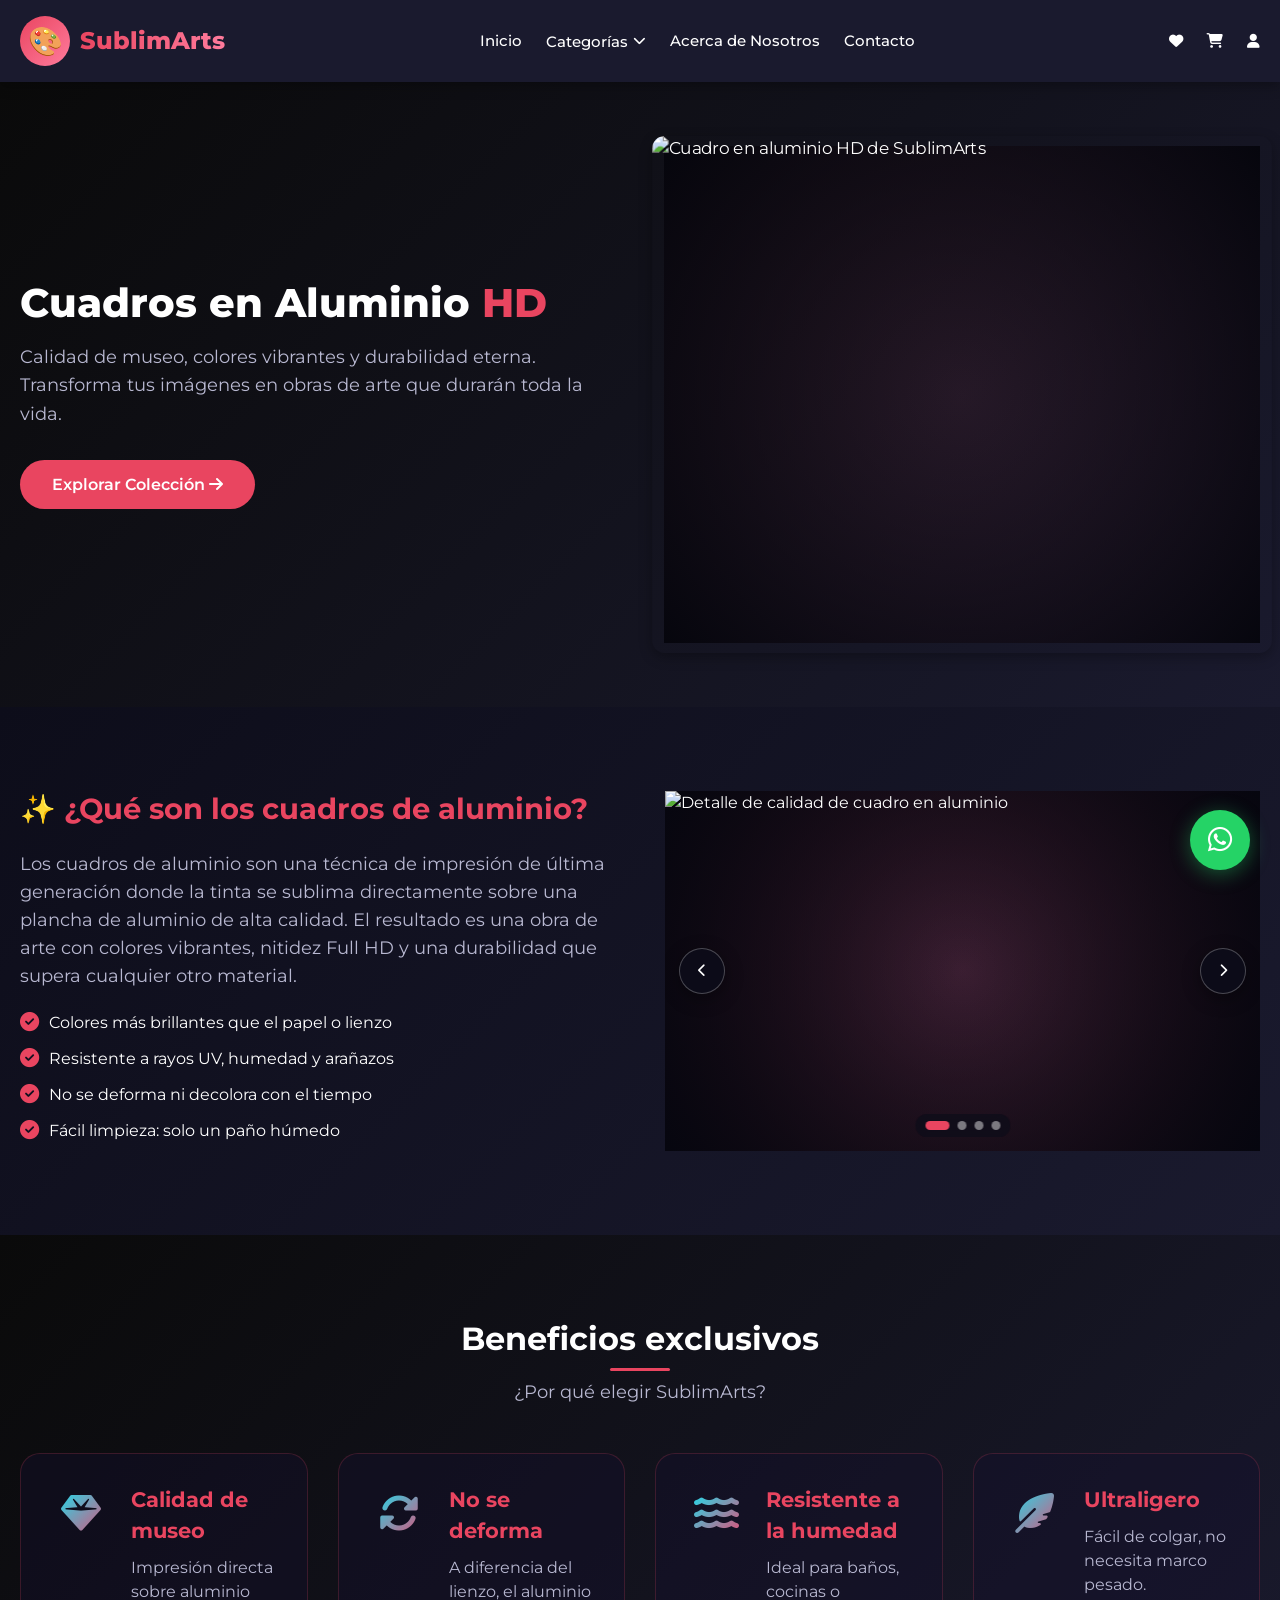
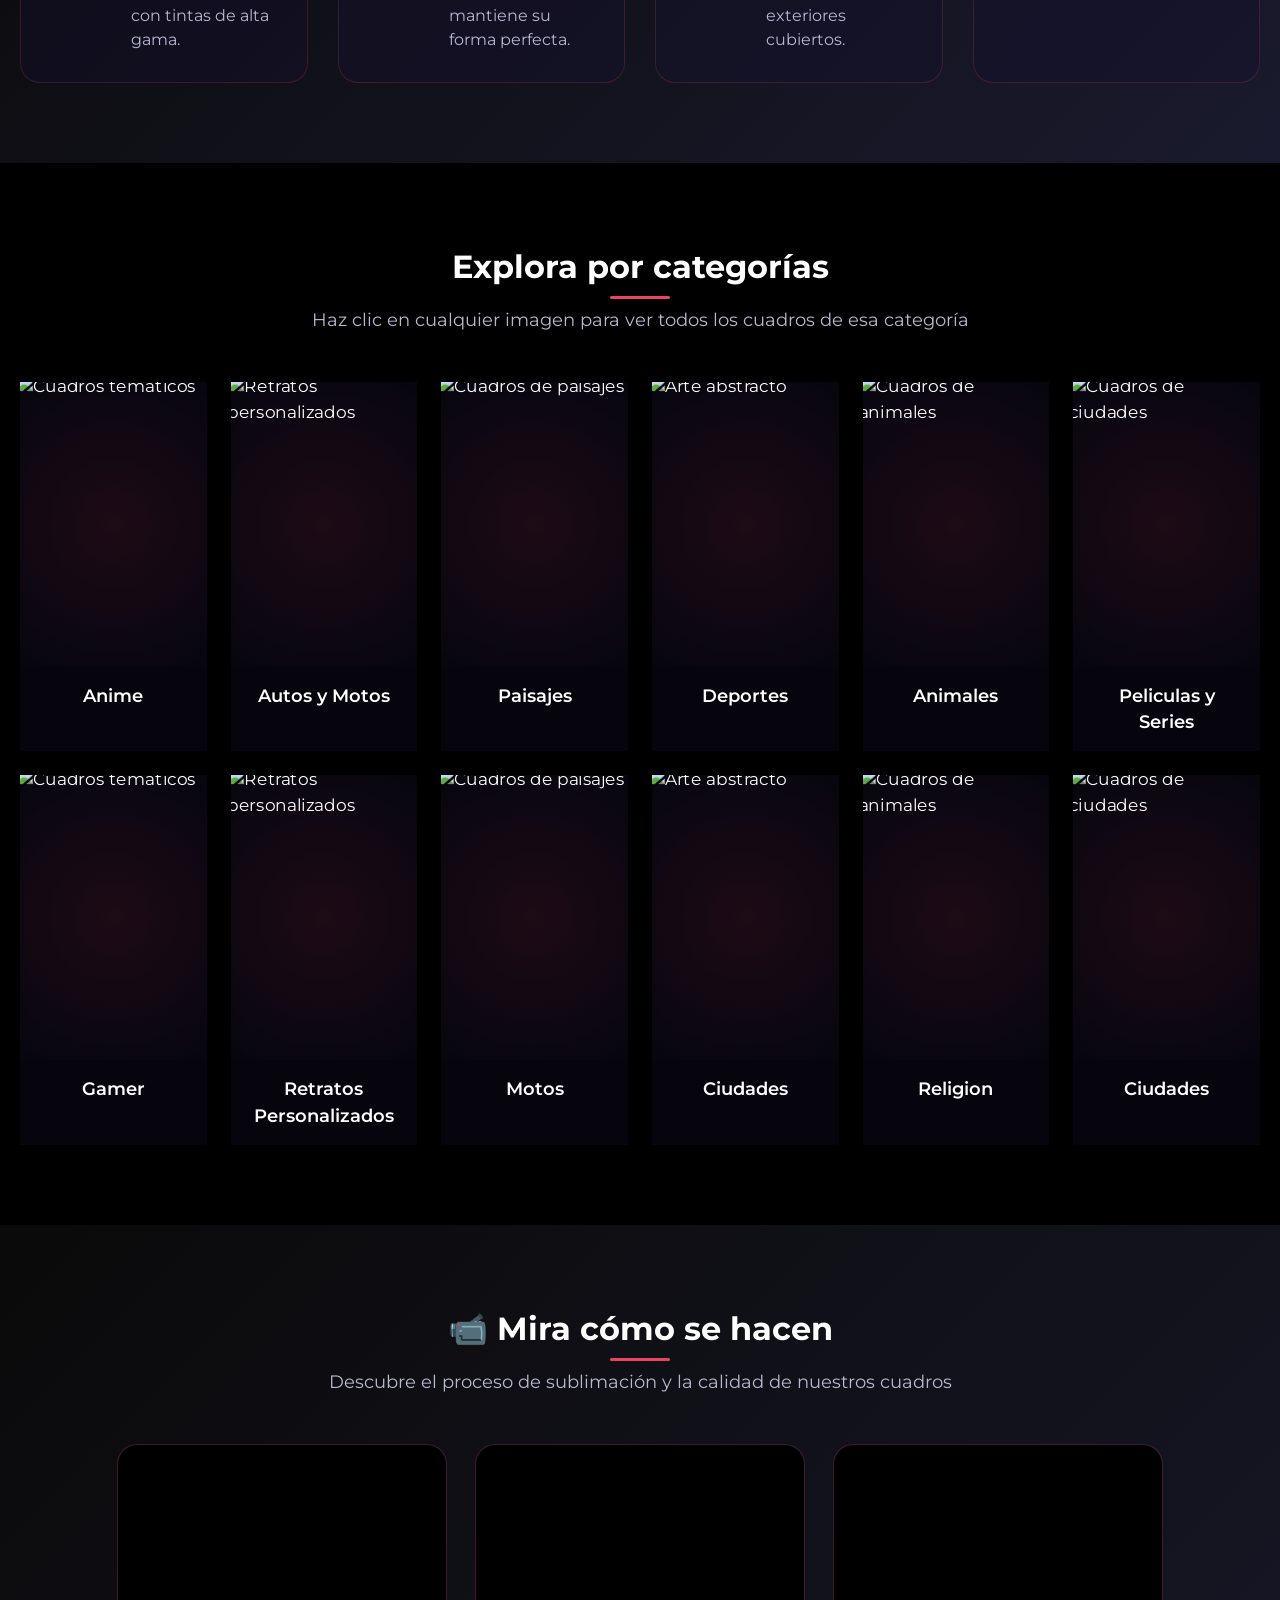
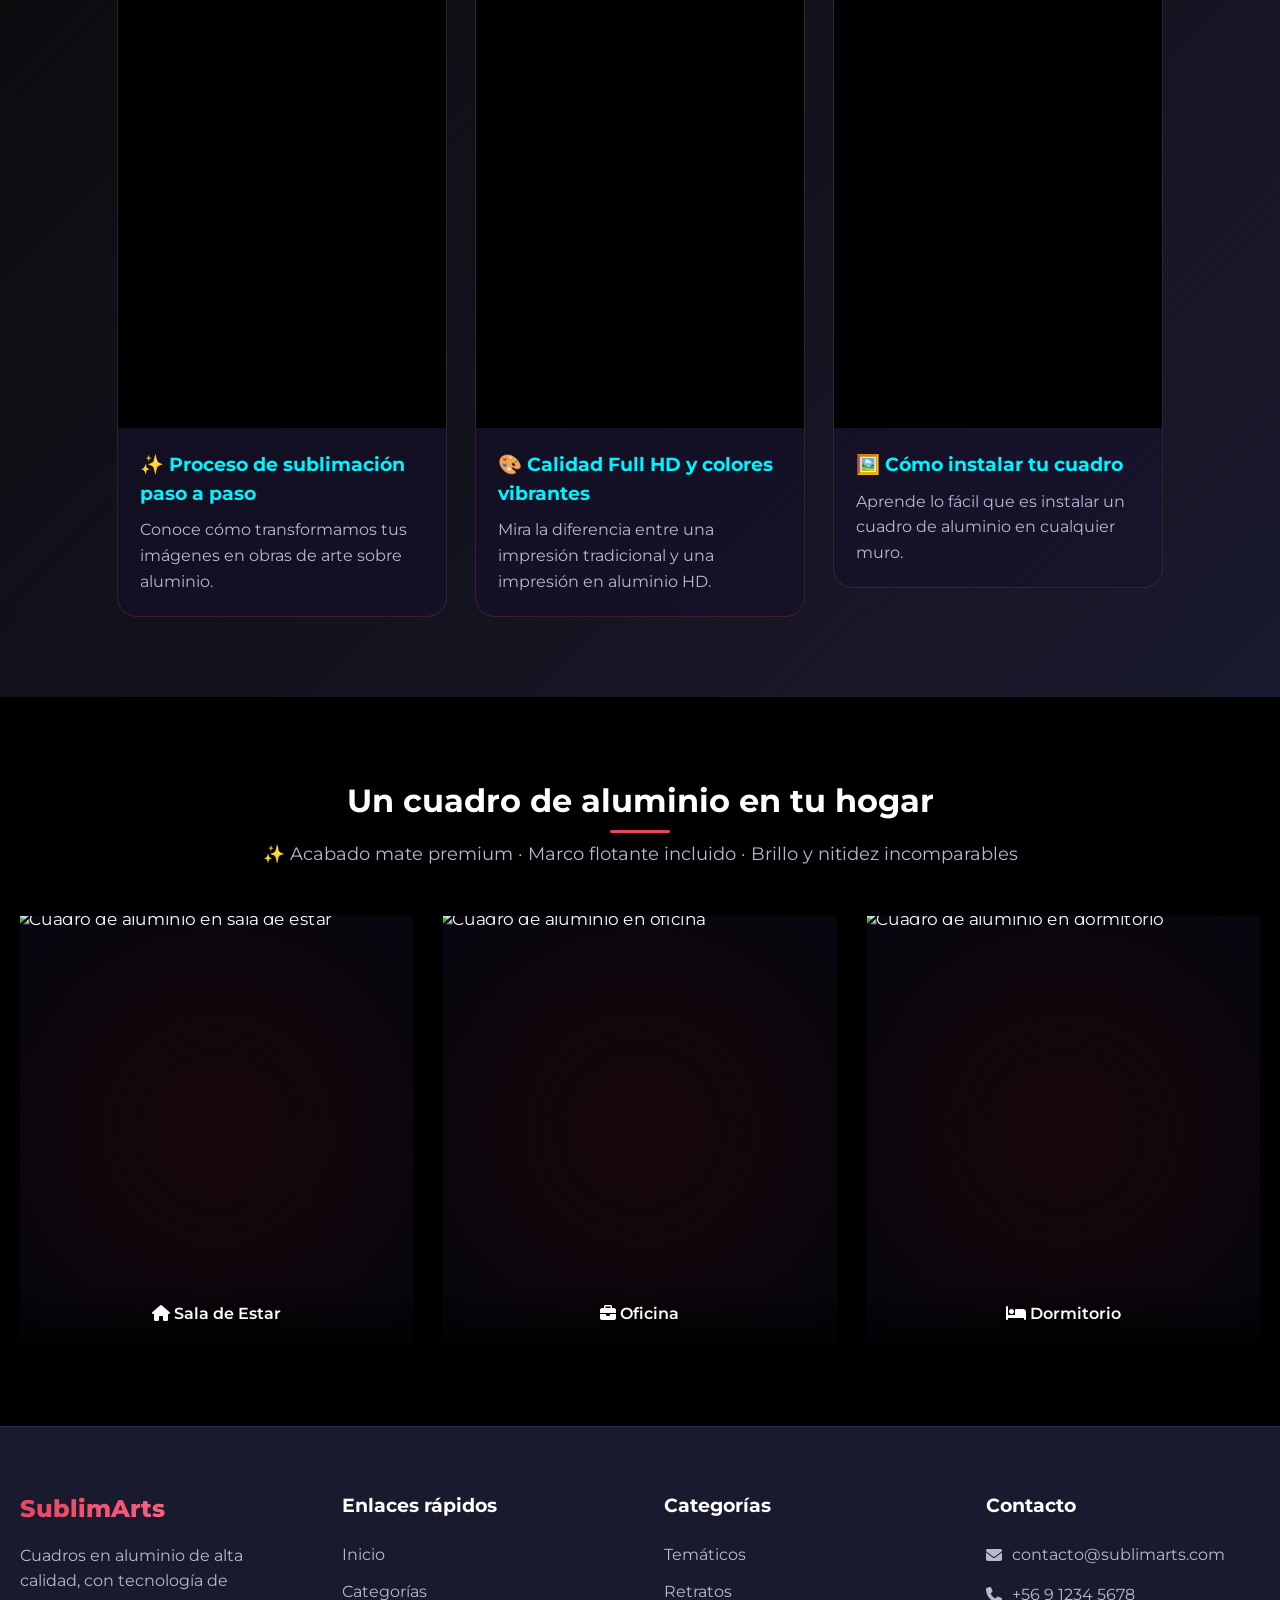
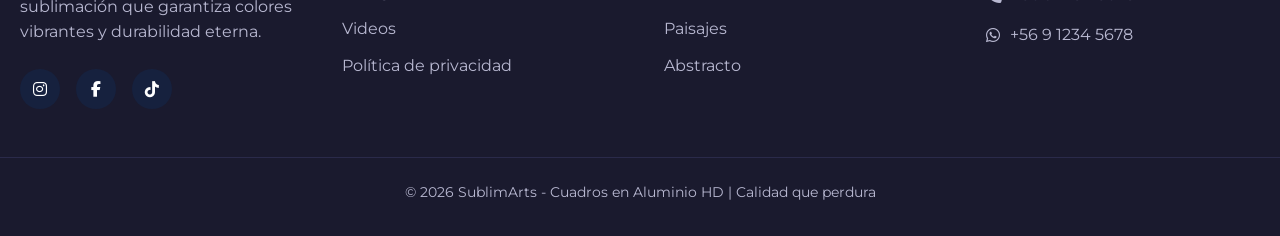
==== index.html @ 7af36861 "cuarta prueba" ====
<!DOCTYPE html>
<html lang="es">
<head>
    <meta charset="UTF-8">
    <meta name="viewport" content="width=device-width, initial-scale=1.0, user-scalable=yes, viewport-fit=cover">
    <title>Cuadros personalizados en aluminio HD | SublimArts Chile</title>
    <meta name="description" content="Cuadros personalizados en aluminio con impresión HD: anime y gamer, autos y motos, paisajes, religión, películas, deportes, animales y retratos. SublimArts en Talca, Chile.">
    <meta name="robots" content="index, follow, max-image-preview:large">
    <meta name="author" content="SublimArts">
    <link rel="canonical" href="https://sublimarts.001webhospedaje.com/">
    <meta property="og:type" content="website">
    <meta property="og:locale" content="es_CL">
    <meta property="og:site_name" content="SublimArts">
    <meta property="og:title" content="Cuadros personalizados en aluminio HD | SublimArts">
    <meta property="og:description" content="Diseños personalizados y categorías para todos los estilos, impresos en aluminio con colores vibrantes.">
    <meta property="og:url" content="https://sublimarts.001webhospedaje.com/">
    <meta property="og:image" content="https://sublimarts.001webhospedaje.com/img/vistaescritorio.webp">
    <meta name="twitter:card" content="summary_large_image">
    <meta name="theme-color" content="#0d0d1a">

    <!-- Font Awesome Icons -->
    <link rel="stylesheet" href="https://cdnjs.cloudflare.com/ajax/libs/font-awesome/6.4.0/css/all.min.css">
    <!-- Google Fonts -->
    <link href="https://fonts.googleapis.com/css2?family=Montserrat:wght@300;400;500;600;700;800&display=swap" rel="stylesheet">
    <link rel="stylesheet" href="css/index.css">
</head>
<body>

    <!-- BOTÓN WHATSAPP -->
    <a href="https://wa.me/56912345678?text=Hola%20SublimArts,%20quiero%20más%20información"
       class="whatsapp-button"
       target="_blank"
       rel="noopener noreferrer"
       aria-label="Contactar por WhatsApp">
        <i class="fab fa-whatsapp"></i>
    </a>

    <!-- =============================================
         HEADER
         ============================================= -->
    <header class="header-principal">
        <div class="navegacion">
            <div class="contenedor-navegacion">

                <!-- Logo -->
                <div class="logo-contenedor">
                    <div class="logo" aria-hidden="true">🎨</div>
                    <div class="titulo-logo">SublimArts</div>
                </div>

                <!-- Menú principal -->
                <ul class="menu-principal" id="menuPrincipal" role="navigation" aria-label="Menú principal">
                    <li><a href="index.html" class="enlace-menu">Inicio</a></li>
                    <li class="menu-con-desplegable">
                        <button class="enlace-menu-desplegable" aria-haspopup="true" aria-expanded="false" aria-controls="submenuCategorias">
                            Categorías
                            <i class="fas fa-chevron-down flecha-desplegable" aria-hidden="true"></i>
                        </button>
                        <ul class="submenu" id="submenuCategorias">
                            <li><a href="categoria1.html">Anime y Gamer</a></li>
                            <li><a href="autos-motos.html">Autos y Motos</a></li>
                            <li><a href="paisajes-ciudades.html" data-pagina-futura="paisajes-ciudades.html">Paisajes y Ciudades</a></li>
                            <li><a href="religion-espiritualidad.html" data-pagina-futura="religion-espiritualidad.html">Religión y Espiritualidad</a></li>
                            <li><a href="peliculas-series.html" data-pagina-futura="peliculas-series.html">Películas y Series</a></li>
                            <li><a href="deportes-animales.html">Deportes y Animales</a></li>
                            <li><a href="retratos-personalizados.html" data-pagina-futura="retratos-personalizados.html">Retratos Personalizados</a></li>
                        </ul>
                    </li>
                    <li><a href="acerca-de-nosotros.html" class="enlace-menu">Acerca de Nosotros</a></li>
                    <li><a href="contacto.html" class="enlace-menu">Contacto</a></li>
                </ul>

                <!-- Iconos usuario -->
                <div class="iconos-usuario">
                    <a href="#" class="icono-usuario" aria-label="Lista de deseos">
                        <i class="fas fa-heart" aria-hidden="true"></i>
                    </a>
                    <a href="#" class="icono-usuario" aria-label="Carrito de compras">
                        <i class="fas fa-shopping-cart" aria-hidden="true"></i>
                    </a>
                    <a href="#" class="icono-usuario" aria-label="Mi cuenta">
                        <i class="fas fa-user" aria-hidden="true"></i>
                    </a>
                </div>

                <!-- Botón hamburguesa -->
                <button class="boton-menu-mobile"
                        id="botonMenuMobile"
                        aria-label="Abrir menú"
                        aria-expanded="false"
                        aria-controls="menuPrincipal">
                    <i class="fas fa-bars" aria-hidden="true"></i>
                </button>

            </div>
        </div>
    </header>

    <!-- Overlay del menú -->
    <div class="menu-overlay" id="menuOverlay" aria-hidden="true"></div>


    <main id="contenido-principal">

    <!-- =============================================
         BANNER PRINCIPAL
         ============================================= -->
    <section class="banner-principal" id="inicio">
        <div class="contenedor-banner">
            <div class="contenido-banner">
                <h1 class="titulo-banner">
                    Cuadros en Aluminio <span style="color:#e94560">HD</span>
                </h1>
                <p class="texto-banner">
                    Calidad de museo, colores vibrantes y durabilidad eterna.
                    Transforma tus imágenes en obras de arte que durarán toda la vida.
                </p>
                <a href="#categorias" class="boton-banner">
                    Explorar Colección <i class="fas fa-arrow-right" aria-hidden="true"></i>
                </a>
            </div>
            <div class="imagen-banner">
                <!-- FIX: loading="lazy" en imágenes fuera del viewport inicial.
                     El banner está above-the-fold → NO lazy (correcto dejarlo eager) -->
                <img src="https://i.pinimg.com/736x/86/9b/c6/869bc6927e07c2910f0017eb31973b69.jpg"
                     alt="Cuadro en aluminio HD de SublimArts"
                     width="600"
                     height="500">
            </div>
        </div>
    </section>


    <!-- =============================================
         SECCIÓN INFO
         ============================================= -->
    <section class="seccion-info">
        <div class="contenedor-seccion">
            <div class="info-grid">
                <div class="info-contenido">
                    <h3>✨ ¿Qué son los cuadros de aluminio?</h3>
                    <p>Los cuadros de aluminio son una técnica de impresión de última generación donde la tinta se sublima directamente sobre una plancha de aluminio de alta calidad. El resultado es una obra de arte con colores vibrantes, nitidez Full HD y una durabilidad que supera cualquier otro material.</p>
                    <ul class="info-lista">
                        <li><i class="fas fa-check-circle" aria-hidden="true"></i> Colores más brillantes que el papel o lienzo</li>
                        <li><i class="fas fa-check-circle" aria-hidden="true"></i> Resistente a rayos UV, humedad y arañazos</li>
                        <li><i class="fas fa-check-circle" aria-hidden="true"></i> No se deforma ni decolora con el tiempo</li>
                        <li><i class="fas fa-check-circle" aria-hidden="true"></i> Fácil limpieza: solo un paño húmedo</li>
                    </ul>
                </div>
                <div class="info-imagen info-carrusel" id="infoCarrusel" aria-label="Galería de cuadros en aluminio">
                    <div class="info-carrusel-pista">
                        <figure class="info-slide activo">
                            <img src="https://angel420calixto.github.io/proyecto-sublimacion/img/cuadromuestra3.png"
                                 alt="Detalle de calidad de cuadro en aluminio"
                                 loading="lazy"
                                 width="600"
                                 height="450">
                        </figure>
                        <figure class="info-slide">
                            <img src="https://scontent.fscl13-1.fna.fbcdn.net/v/t39.30808-6/647454333_122098555545207747_1230225313367150402_n.jpg?stp=dst-jpg_tt6&cstp=mx1024x1536&ctp=s1024x1536&_nc_cat=104&ccb=1-7&_nc_sid=f727a1&_nc_eui2=AeFrouCxOTYh0C9okaP8ktfyK4P9Xj7uCsQrg_1ePu4KxHJLhkuV6uLTW-ogzDbjyYmzizeVyYL5EE9Kzo20aKnK&_nc_ohc=fo0pvTB3Me8Q7kNvwGZhENn&_nc_oc=Adoz1xo5yXmxgxV6hcx8E0cy_MtnvDQNN2CcV0DqC6x5_qrRwi5tNcfQGS-zRVLKxUM&_nc_zt=23&_nc_ht=scontent.fscl13-1.fna&_nc_gid=-16VGcTEYHTJWd1w00i41w&_nc_ss=7b2a8&oh=00_AQGEasZLmZJzlRyXNO7e36MwB3bIwU0fMRsUV5sYh-k-4g&oe=6A731E91"
                                 alt="Cuadro de aluminio instalado en una sala de estar"
                                 loading="lazy"
                                 width="600"
                                 height="450">
                        </figure>
                        <figure class="info-slide">
                            <img src="https://angel420calixto.github.io/proyecto-sublimacion/img/jujutsukaisen/satoru%20extension.jpeg"
                                 alt="Cuadro de aluminio instalado en una oficina"
                                 loading="lazy"
                                 width="600"
                                 height="450">
                        </figure>
                        <figure class="info-slide">
                            <img src="https://scontent.fscl13-2.fna.fbcdn.net/v/t39.30808-6/763080710_122125701321207747_1634152563034737812_n.jpg?stp=c0.119.1086.1086a_dst-jpg_tt6&cstp=mx1086x1086&ctp=s206x206&_nc_cat=101&ccb=1-7&_nc_sid=714c7a&_nc_eui2=AeHOLrhd7KI4FtgDe-PlnzESb_YLu2a2qQZv9gu7ZrapBlh55d9A7w93BOBC7-26iprF50gmrDifB6m_cBqTtKKl&_nc_ohc=bPgKjzx0FK0Q7kNvwEBl8hT&_nc_oc=Adr0s2tRmeXeIVFTGGaHFp9zrAhQ6Vtpbr9MoIH6YtHy86_ELCTpQG3qur4vI7BOsc0&_nc_zt=23&_nc_ht=scontent.fscl13-2.fna&_nc_gid=XWBIOTwClko6VK_2GzSBBA&_nc_ss=7b2a8&oh=00_AQG6U3LjXNCa7NjCmP9uBb1hxX3224pos9taM_kyOGf2Jw&oe=6A7352F0"
                                 alt="Cuadro de aluminio instalado en un dormitorio"
                                 loading="lazy"
                                 width="600"
                                 height="450">
                        </figure>
                    </div>

                    <button class="info-carrusel-flecha anterior" type="button" aria-label="Ver imagen anterior">
                        <i class="fas fa-chevron-left" aria-hidden="true"></i>
                    </button>
                    <button class="info-carrusel-flecha siguiente" type="button" aria-label="Ver imagen siguiente">
                        <i class="fas fa-chevron-right" aria-hidden="true"></i>
                    </button>

                    <div class="info-carrusel-indicadores" aria-label="Seleccionar imagen">
                        <button class="info-indicador activo" type="button" aria-label="Ver imagen 1" aria-current="true"></button>
                        <button class="info-indicador" type="button" aria-label="Ver imagen 2"></button>
                        <button class="info-indicador" type="button" aria-label="Ver imagen 3"></button>
                        <button class="info-indicador" type="button" aria-label="Ver imagen 4"></button>
                    </div>
                </div>
            </div>
        </div>
    </section>


    <!-- =============================================
         SECCIÓN BENEFICIOS
         ============================================= -->
    <section class="seccion-beneficios">
        <div class="contenedor-seccion">
            <h2 class="titulo-seccion">Beneficios exclusivos</h2>
            <p class="subtitulo-seccion">¿Por qué elegir SublimArts?</p>
            <div class="beneficios-grid">
                <div class="beneficio-item">
                    <div class="beneficio-icono" aria-hidden="true"><i class="fas fa-gem"></i></div>
                    <div class="beneficio-texto">
                        <h4>Calidad de museo</h4>
                        <p>Impresión directa sobre aluminio con tintas de alta gama.</p>
                    </div>
                </div>
                <div class="beneficio-item">
                    <div class="beneficio-icono" aria-hidden="true"><i class="fas fa-sync-alt"></i></div>
                    <div class="beneficio-texto">
                        <h4>No se deforma</h4>
                        <p>A diferencia del lienzo, el aluminio mantiene su forma perfecta.</p>
                    </div>
                </div>
                <div class="beneficio-item">
                    <div class="beneficio-icono" aria-hidden="true"><i class="fas fa-water"></i></div>
                    <div class="beneficio-texto">
                        <h4>Resistente a la humedad</h4>
                        <p>Ideal para baños, cocinas o exteriores cubiertos.</p>
                    </div>
                </div>
                <div class="beneficio-item">
                    <div class="beneficio-icono" aria-hidden="true"><i class="fas fa-feather-alt"></i></div>
                    <div class="beneficio-texto">
                        <h4>Ultraligero</h4>
                        <p>Fácil de colgar, no necesita marco pesado.</p>
                    </div>
                </div>
            </div>
            <!-- FIX UX: indicador visual de scroll horizontal en mobile -->
            <p class="scroll-hint" aria-hidden="true">
                <i class="fas fa-hand-point-right"></i> Desliza para ver más
            </p>
        </div>
    </section>


    <!-- =============================================
         SECCIÓN CATEGORÍAS
         ============================================= -->
    <section class="seccion-categorias" id="categorias">
        <div class="contenedor-seccion">
            <h2 class="titulo-seccion">Explora por categorías</h2>
            <p class="subtitulo-seccion">Haz clic en cualquier imagen para ver todos los cuadros de esa categoría</p>
            <div class="categorias-grid">

                <a href="categoria1.html" class="categoria-card" data-url="tematicas.html">
                    <div class="categoria-imagen">
                        <img src="https://i.pinimg.com/736x/8f/3c/77/8f3c77f32b4a948e7fe6f04c96a6cf3f.jpg"
                             alt="Cuadros temáticos"
                             loading="lazy"
                             width="800"
                             height="600">
                    </div>
                    <h3>Anime </h3>
                </a>

                <a href="autos-motos.html" class="categoria-card" data-url="retratos.html">
                    <div class="categoria-imagen">
                        <img src="https://i.pinimg.com/736x/b8/6b/fc/b86bfc8cbfa40c7afd9827fd2abfea9e.jpg"
                             alt="Retratos personalizados"
                             loading="lazy"
                             width="800"
                             height="600">
                    </div>
                    <h3>Autos y Motos</h3>
                </a>

                <a href="/paisajes-ciudades.html" class="categoria-card" data-url="paisajes.html">
                    <div class="categoria-imagen">
                        <img src="https://i.pinimg.com/736x/b8/a0/aa/b8a0aaa387d28ca0d0b6edd9dda6ca9b.jpg"
                             alt="Cuadros de paisajes"
                             loading="lazy"
                             width="800"
                             height="600">
                    </div>
                    <h3>Paisajes</h3>
                </a>

                <a href="deportes.html#deporte-popular" class="categoria-card" data-url="abstracto.html">
                    <div class="categoria-imagen">
                        <img src="https://i.pinimg.com/736x/04/6a/a5/046aa53da9ce9f35835c65fee520f68b.jpg"
                             alt="Arte abstracto"
                             loading="lazy"
                             width="800"
                             height="600">
                    </div>
                    <h3>Deportes</h3>
                </a>

                <a href="animales.html" class="categoria-card" data-url="animales.html">
                    <div class="categoria-imagen">
                        <img src="https://i.pinimg.com/1200x/d8/df/11/d8df1112437e89c83165c2d675b9d8c5.jpg"
                             alt="Cuadros de animales"
                             loading="lazy"
                             width="800"
                             height="600">
                    </div>
                    <h3>Animales</h3>
                </a>

                <a href="categorias.html#nc-marvel" class="categoria-card" data-url="ciudades.html">
                    <div class="categoria-imagen">
                        <img src="https://i.pinimg.com/1200x/28/82/8c/28828cba6f634d91322d9986e2f198dd.jpg"
                             alt="Cuadros de ciudades"
                             loading="lazy"
                             width="800"
                             height="600">
                    </div>
                    <h3>Peliculas y Series</h3>
                </a>
                
                <a href="index.html#anime-popular" class="categoria-card" data-url="tematicas.html">
                    <div class="categoria-imagen">
                        <img src="https://i.pinimg.com/1200x/3f/24/26/3f242682439a8d1e23f316d84d76efff.jpg"
                             alt="Cuadros temáticos"
                             loading="lazy"
                             width="800"
                             height="600">
                    </div>
                    <h3>Gamer</h3>
                </a>

                <a href="categorias.html#nc-starwars" class="categoria-card" data-url="retratos.html">
                    <div class="categoria-imagen">
                        <img src="https://i.pinimg.com/736x/b8/6b/fc/b86bfc8cbfa40c7afd9827fd2abfea9e.jpg"
                             alt="Retratos personalizados"
                             loading="lazy"
                             width="800"
                             height="600">
                    </div>
                    <h3>Retratos Personalizados</h3>
                </a>

                <a href="categorias.html#nc-popular" class="categoria-card" data-url="paisajes.html">
                    <div class="categoria-imagen">
                        <img src="https://i.pinimg.com/1200x/40/1f/ed/401fedd3c70d5da786e7ca358b6a7092.jpg"
                             alt="Cuadros de paisajes"
                             loading="lazy"
                             width="800"
                             height="600">
                    </div>
                    <h3>Motos</h3>
                </a>

                <a href="abstracto.html" class="categoria-card" data-url="abstracto.html">
                    <div class="categoria-imagen">
                        <img src="https://i.pinimg.com/736x/79/76/3f/79763f84c8476a5ac0aae0946a660f3d.jpg"
                             alt="Arte abstracto"
                             loading="lazy"
                             width="800"
                             height="600">
                    </div>
                    <h3>Ciudades</h3>
                </a>

                <a href="religion-espiritualidad.html" class="categoria-card" data-url="animales.html">
                    <div class="categoria-imagen">
                        <img src="https://i.pinimg.com/1200x/e4/f6/2c/e4f62ce0dcd5652d870cd8007b2b6e43.jpg"
                             alt="Cuadros de animales"
                             loading="lazy"
                             width="800"
                             height="600">
                    </div>
                    <h3>Religion</h3>
                </a>

                <a href="paisajes-ciudades.html" class="categoria-card" data-url="ciudades.html">
                    <div class="categoria-imagen">
                        <img src="https://i.pinimg.com/736x/1c/c7/e7/1cc7e720d21d6f40227dee7503959522.jpg"
                             alt="Cuadros de ciudades"
                             loading="lazy"
                             width="800"
                             height="600">
                    </div>
                    <h3>Ciudades</h3>
                </a>
                 
            </div>
        </div>
    </section>
    
    
   <!-- =============================================
     SECCIÓN VIDEOS
============================================= -->

<section class="seccion-videos" id="videos">

    <div class="contenedor-seccion">

        <h2 class="titulo-seccion">
            📹 Mira cómo se hacen
        </h2>

        <p class="subtitulo-seccion">
            Descubre el proceso de sublimación y la calidad de nuestros cuadros
        </p>

        <div class="videos-grid">

            <!-- VIDEO 1 -->

            <article class="video-card">

                <div class="video-container">

                    <iframe
                        src="https://www.youtube.com/embed/za5xoOvhcgs"
                        title="Proceso de sublimación paso a paso"
                        loading="lazy"
                        allow="accelerometer; autoplay; clipboard-write; encrypted-media; gyroscope; picture-in-picture; web-share"
                        referrerpolicy="strict-origin-when-cross-origin"
                        allowfullscreen>
                    </iframe>

                </div>

                <div class="video-info">

                    <h3>✨ Proceso de sublimación paso a paso</h3>

                    <p>
                        Conoce cómo transformamos tus imágenes en obras de arte sobre aluminio.
                    </p>

                </div>

            </article>

            <!-- VIDEO 2 -->

            <article class="video-card">

                <div class="video-container">

                    <iframe
                           src="https://www.youtube-nocookie.com/embed/VIDEO_ID_YOUTUBE_2"
                           title="Calidad Full HD y colores vibrantes"
                           loading="lazy"
                           referrerpolicy="strict-origin-when-cross-origin"
                           allow="accelerometer; autoplay; clipboard-write; encrypted-media; gyroscope; picture-in-picture; web-share"
                           allowfullscreen></iframe>
                </div>

                <div class="video-info">

                    <h3>🎨 Calidad Full HD y colores vibrantes</h3>

                    <p>
                        Mira la diferencia entre una impresión tradicional y una impresión en aluminio HD.
                    </p>

                </div>

            </article>

            <!-- VIDEO 3 -->

            <article class="video-card">

                <div class="video-container">

                    <iframe
                           src="https://www.youtube-nocookie.com/embed/VIDEO_ID_YOUTUBE_3"
                           title="Cómo instalar tu cuadro de aluminio"
                           loading="lazy"
                           referrerpolicy="strict-origin-when-cross-origin"
                           allow="accelerometer; autoplay; clipboard-write; encrypted-media; gyroscope; picture-in-picture; web-share"
                           allowfullscreen></iframe>
                </div>

                <div class="video-info">

                    <h3>🖼️ Cómo instalar tu cuadro</h3>

                    <p>
                        Aprende lo fácil que es instalar un cuadro de aluminio en cualquier muro.
                    </p>

                </div>

            </article>

        </div>

        <p class="scroll-hint" aria-hidden="true">

            <i class="fas fa-hand-point-right"></i>

            Desliza para ver más

        </p>

    </div>

</section>


    <!-- =============================================
         SECCIÓN CUADRO EN TU MURO
         ============================================= -->
    <section class="seccion-muro">
        <div class="contenedor-seccion">
            <h2 class="titulo-seccion">Un cuadro de aluminio en tu hogar</h2>
            <p class="subtitulo-seccion">✨ Acabado mate premium · Marco flotante incluido · Brillo y nitidez incomparables</p>
            <div class="muro-grid">

                <div class="muro-item">
                    <img src="img/WhatsApp Image 2026-06-15 at 00.08.42 (1).jpeg"
                         alt="Cuadro de aluminio en sala de estar"
                         loading="lazy"
                         width="1000"
                         height="667">
                    <div class="muro-overlay">
                        <p><i class="fas fa-home" aria-hidden="true"></i> Sala de Estar</p>
                    </div>
                </div>

                <div class="muro-item">
                    <img src="img/WhatsApp Image 2026-06-15 at 00.08.41.jpeg"
                         alt="Cuadro de aluminio en oficina"
                         loading="lazy"
                         width="1000"
                         height="667">
                    <div class="muro-overlay">
                        <p><i class="fas fa-briefcase" aria-hidden="true"></i> Oficina</p>
                    </div>
                </div>

                <div class="muro-item">
                    <img src="img/WhatsApp Image 2026-06-15 at 00.08.41 (3).jpeg"
                         alt="Cuadro de aluminio en dormitorio"
                         loading="lazy"
                         width="1000"
                         height="667">
                    <div class="muro-overlay">
                        <p><i class="fas fa-bed" aria-hidden="true"></i> Dormitorio</p>
                    </div>
                </div>

            </div>
            <!-- Scroll hint mobile -->
            <p class="scroll-hint" aria-hidden="true">
                <i class="fas fa-hand-point-right"></i> Desliza para ver más
            </p>
        </div>
    </section>


    </main>

    <!-- =============================================
         FOOTER
         ============================================= -->
    <footer class="footer-principal" id="contacto">
        <div class="contenedor-footer">

            <div class="columna-footer">
                <div class="titulo-footer">SublimArts</div>
                <p class="texto-footer">
                    Cuadros en aluminio de alta calidad, con tecnología de sublimación
                    que garantiza colores vibrantes y durabilidad eterna.
                </p>
                <div class="redes-sociales">
                    <a href="#" class="enlace-red-social" aria-label="Instagram">
                        <i class="fab fa-instagram" aria-hidden="true"></i>
                    </a>
                    <a href="#" class="enlace-red-social" aria-label="Facebook">
                        <i class="fab fa-facebook-f" aria-hidden="true"></i>
                    </a>
                    <a href="#" class="enlace-red-social" aria-label="TikTok">
                        <i class="fab fa-tiktok" aria-hidden="true"></i>
                    </a>
                </div>
            </div>

            <div class="columna-footer">
                <h3 class="titulo-columna">Enlaces rápidos</h3>
                <ul class="lista-enlaces">
                    <li><a href="#inicio">Inicio</a></li>
                    <li><a href="#categorias">Categorías</a></li>
                    <li><a href="#videos">Videos</a></li>
                    <li><a href="#">Política de privacidad</a></li>
                </ul>
            </div>

            <div class="columna-footer">
                <h3 class="titulo-columna">Categorías</h3>
                <ul class="lista-enlaces">
                    <li><a href="tematicas.html">Temáticos</a></li>
                    <li><a href="retratos.html">Retratos</a></li>
                    <li><a href="paisajes.html">Paisajes</a></li>
                    <li><a href="abstracto.html">Abstracto</a></li>
                </ul>
            </div>

            <div class="columna-footer">
                <h3 class="titulo-columna">Contacto</h3>
                <div class="info-contacto">
                    <p><i class="fas fa-envelope" aria-hidden="true"></i> contacto@sublimarts.com</p>
                    <p><i class="fas fa-phone" aria-hidden="true"></i> +56 9 1234 5678</p>
                    <p>
                        <i class="fab fa-whatsapp" aria-hidden="true"></i>
                        <a href="https://wa.me/56982045756" rel="noopener noreferrer">+56 9 1234 5678</a>
                    </p>
                </div>
            </div>

        </div>
        <div class="pie-footer">
            <p>&copy; 2026 SublimArts - Cuadros en Aluminio HD | Calidad que perdura</p>
        </div>
    </footer>


    <!-- =============================================
         JAVASCRIPT
         ============================================= -->
    <script src="script/index.js" defer></script>
</body>
</html>
---- css/index.css ----
/* =============================================
           VARIABLES CSS GLOBALES
           ============================================= */
        :root {
            --color-primario: #1a1a2e;
            --color-secundario: #16213e;
            --color-terciario: #0f3460;
            --color-destacado: #e94560;
            --color-whatsapp: #25D366;
            --color-texto: #ffffff;
            --color-texto-secundario: #b8b8d1;
            --color-fondo: #0d0d1a;
            --color-borde: #2a2a4a;
            --color-submenu: #0f0f1f;
            --sombra-suave: 0 4px 12px rgba(0, 0, 0, 0.3);
            --sombra-destacada: 0 8px 24px rgba(233, 69, 96, 0.3);
            --sombra-whatsapp: 0 4px 20px rgba(37, 211, 102, 0.4);
            --transicion-rapida: all 0.3s ease;
            --transicion-media: all 0.5s ease;
        }

        * {
            margin: 0;
            padding: 0;
            box-sizing: border-box;
        }

        html {
            scroll-behavior: smooth;
        }

        body {
            font-family: 'Montserrat', sans-serif;
            background-color: var(--color-fondo);
            color: var(--color-texto);
            line-height: 1.5;
            overflow-x: hidden;
            width: 100%;
        }

        body.menu-abierto {
            overflow: hidden;
        }

        /* =============================================
           BOTÓN WHATSAPP
           FIX: animation-play-state: paused en hover
           evita conflicto entre la animación pulse
           y el transform del hover.
           ============================================= */
        .whatsapp-button {
            position: fixed;
            bottom: 30px;
            right: 30px;
            width: 60px;
            height: 60px;
            background-color: var(--color-whatsapp);
            border-radius: 50%;
            display: flex;
            align-items: center;
            justify-content: center;
            color: white;
            font-size: 28px;
            z-index: 1000;
            box-shadow: var(--sombra-whatsapp);
            transition: var(--transicion-rapida);
            animation: pulse 2s infinite;
            text-decoration: none;
        }

        /* FIX: pausa animación durante hover para evitar
           conflicto de transform entre pulse y scale */
        .whatsapp-button:hover {
            transform: scale(1.1);
            animation-play-state: paused;
        }

        @keyframes pulse {
            0%   { transform: scale(1); }
            50%  { transform: scale(1.05); }
            100% { transform: scale(1); }
        }

        /* =============================================
           BASE
           ============================================= */
        a { text-decoration: none; color: inherit; }
        ul { list-style: none; }
        button { font-family: inherit; cursor: pointer; border: none; outline: none; background: none; }

        /* =============================================
           UTILIDADES
           ============================================= */
        .contenedor-seccion {
            max-width: 1400px;
            margin: 0 auto;
            padding: 0 20px;
            width: 100%;
        }

        .titulo-seccion {
            font-size: 2rem;
            font-weight: 700;
            margin-bottom: 1rem;
            color: var(--color-texto);
            position: relative;
            text-align: center;
            width: 100%;
        }

        .titulo-seccion::after {
            content: '';
            position: absolute;
            bottom: -8px;
            left: 50%;
            transform: translateX(-50%);
            width: 60px;
            height: 3px;
            background-color: var(--color-destacado);
            border-radius: 3px;
        }

        .subtitulo-seccion {
            text-align: center;
            color: var(--color-texto-secundario);
            margin-bottom: 3rem;
            font-size: 1.1rem;
            width: 100%;
        }

        /* =============================================
           SCROLL HINT MOBILE
           Indicador visual de scroll horizontal.
           Solo visible en móvil (se activa vía media query).
           ============================================= */
        .scroll-hint {
            display: none; /* Oculto en desktop; se muestra en mobile vía media query */
            align-items: center;
            justify-content: center;
            gap: 8px;
            margin-top: 14px;
            color: var(--color-texto-secundario);
            font-size: 0.8rem;
            opacity: 0.8;
        }

        .scroll-hint i {
            color: var(--color-destacado);
            animation: desliza 1.5s ease-in-out infinite;
        }

        @keyframes desliza {
            0%, 100% { transform: translateX(0); }
            50%       { transform: translateX(6px); }
        }

        /* =============================================
           HEADER Y NAVEGACIÓN
           ============================================= */
        .header-principal {
            background-color: var(--color-primario);
            position: sticky;
            top: 0;
            z-index: 10001;
            box-shadow: var(--sombra-suave);
        }

        .navegacion { padding: 1rem 0; }

        .contenedor-navegacion {
            max-width: 1400px;
            margin: 0 auto;
            padding: 0 20px;
            display: flex;
            align-items: center;
            justify-content: space-between;
        }

        /* Logo */
        .logo-contenedor { display: flex; align-items: center; gap: 10px; }
        .logo {
            width: 50px;
            height: 50px;
            border-radius: 50%;
            background: linear-gradient(135deg, var(--color-destacado), #ff7b9c);
            display: flex;
            align-items: center;
            justify-content: center;
            font-size: 28px;
            flex-shrink: 0;
        }
        .titulo-logo {
            font-size: 1.5rem;
            font-weight: 800;
            background: linear-gradient(90deg, var(--color-destacado), #ff7b9c);
            -webkit-background-clip: text;
            background-clip: text;
            color: transparent;
        }

        /* Menú principal */
        .menu-principal {
            display: flex;
            gap: 1.5rem;
            align-items: center;
            z-index: 10000;
        }

        .enlace-menu {
            font-weight: 500;
            font-size: 0.95rem;
            position: relative;
            transition: var(--transicion-rapida);
            padding: 0.5rem 0;
            color: var(--color-texto);
        }
        .enlace-menu:hover { color: var(--color-destacado); }
        .enlace-menu::after {
            content: '';
            position: absolute;
            bottom: 0;
            left: 0;
            width: 0;
            height: 2px;
            background-color: var(--color-destacado);
            transition: var(--transicion-rapida);
        }
        .enlace-menu:hover::after { width: 100%; }

        /* Submenú desplegable */
        .menu-con-desplegable { position: relative; }

        .enlace-menu-desplegable {
            display: flex;
            align-items: center;
            gap: 5px;
            background: none;
            color: var(--color-texto);
            font-size: 0.95rem;
            font-weight: 500;
            cursor: pointer;
            padding: 0.5rem 0;
            border: none;
        }

        .flecha-desplegable {
            font-size: 0.8rem;
            transition: transform 0.3s ease;
        }

        /* Desktop: abrir submenú por hover */
        .menu-con-desplegable:hover .flecha-desplegable {
            transform: rotate(180deg);
        }
        .menu-con-desplegable:hover .submenu {
            opacity: 1;
            visibility: visible;
            transform: translateY(0);
        }

        /* Submenú base (desktop) */
        .submenu {
            position: absolute;
            top: 100%;
            left: 0;
            background-color: var(--color-submenu);
            min-width: 220px;
            border-radius: 8px;
            box-shadow: var(--sombra-suave);
            opacity: 0;
            visibility: hidden;
            transform: translateY(10px);
            transition: var(--transicion-rapida);
            z-index: 100;
            border-left: 3px solid var(--color-destacado);
        }

        .submenu a {
            display: block;
            padding: 0.7rem 1.5rem;
            color: var(--color-texto);
            font-size: 0.9rem;
            transition: var(--transicion-rapida);
            white-space: nowrap;
        }
        .submenu a:hover {
            color: var(--color-destacado);
            background-color: rgba(233, 69, 96, 0.1);
            padding-left: 2rem;
        }

        /* Iconos usuario */
        .iconos-usuario {
            display: flex;
            gap: 1.5rem;
            align-items: center;
        }
        .icono-usuario {
            display: flex;
            align-items: center;
            gap: 5px;
            font-weight: 500;
            font-size: 0.9rem;
            transition: var(--transicion-rapida);
            color: var(--color-texto);
        }
        .icono-usuario:hover { color: var(--color-destacado); }

        /* Botón hamburguesa */
        .boton-menu-mobile {
            display: none; /* Visible solo en mobile vía media query */
            background: rgba(233, 69, 96, 0.1);
            color: var(--color-texto);
            font-size: 1.5rem;
            width: 44px;
            height: 44px;
            border-radius: 8px;
            align-items: center;
            justify-content: center;
            cursor: pointer;
            /* Tamaño mínimo recomendado para touch targets: 44x44px ✓ */
        }

        /* Overlay del menú mobile */
        .menu-overlay {
            position: fixed;
            top: 0;
            left: 0;
            width: 100%;
            height: 100%;
            background-color: rgba(0, 0, 0, 0.7);
            z-index: 9999;
            display: none;
            opacity: 0;
            transition: opacity 0.3s ease;
        }
        .menu-overlay.activo {
            display: block;
            opacity: 1;
        }

        /* =============================================
           BANNER PRINCIPAL
           ============================================= */
        .banner-principal {
            background-image: url('ChatGPT Image 11 mar 2026, 02_12_48 a.m..png');
            padding: 4rem 0;
            position: relative;
            background: linear-gradient(135deg, #0a0a0a 0%, #1a1a2e 100%);
        }
        .contenedor-banner {
            max-width: 1400px;
            margin: 0 auto;
            padding: 0 20px;
            display: flex;
            align-items: center;
            justify-content: space-between;
            gap: 3rem;
        }
        .contenido-banner { flex: 1; max-width: 600px; }
        .titulo-banner {
            font-size: 2.5rem;
            font-weight: 800;
            margin-bottom: 1rem;
            line-height: 1.2;
        }
        .texto-banner {
            font-size: 1.1rem;
            color: var(--color-texto-secundario);
            margin-bottom: 2rem;
            line-height: 1.6;
        }
        .boton-banner {
            display: inline-block;
            background-color: var(--color-destacado);
            color: white;
            padding: 0.8rem 2rem;
            border-radius: 30px;
            font-weight: 600;
            transition: var(--transicion-rapida);
        }
        .boton-banner:hover {
            background-color: #ff5773;
            transform: translateY(-3px);
            box-shadow: var(--sombra-destacada);
        }
        .imagen-banner { flex: 1; display: flex; justify-content: center; }
        .imagen-banner img {
            max-width: 100%;
            max-height: 500px;
            border-radius: 12px;
            box-shadow: var(--sombra-suave);
            /* FIX: height auto garantiza que no se distorsione */
            height: auto;
        }

        /* =============================================
           SECCIÓN INFO
           ============================================= */
        .seccion-info {
            padding: 80px 0;
            background: linear-gradient(135deg, #0d0d1a 0%, #1a1a2e 100%);
        }
        .info-grid {
            display: flex;
            align-items: center;
            gap: 50px;
            flex-wrap: wrap;
        }
        .info-grid.reverse { flex-direction: row-reverse; }
        .info-contenido { flex: 1; min-width: 280px; }
        .info-contenido h3 {
            font-size: 1.8rem;
            margin-bottom: 20px;
            color: var(--color-destacado);
        }
        .info-contenido p {
            font-size: 1.1rem;
            line-height: 1.6;
            color: var(--color-texto-secundario);
            margin-bottom: 20px;
        }
        .info-lista { list-style: none; margin-top: 20px; }
        .info-lista li {
            margin-bottom: 12px;
            display: flex;
            align-items: center;
            gap: 10px;
        }
        .info-lista li i { color: var(--color-destacado); font-size: 1.2rem; }
        .info-imagen {
            flex: 1;
            min-width: 280px;
            overflow: hidden;
            transition: var(--transicion-media);
        }
        .info-imagen:hover {
            transform: scale(1.02);
            box-shadow: 0 0 30px rgba(233,69,96,0.3);
        }
        .info-imagen img {
            width: 100%;
            height: auto;
            display: block;
        }

        /* =============================================
           SECCIÓN BENEFICIOS
           ============================================= */
        .seccion-beneficios {
            padding: 80px 0;
            background: linear-gradient(135deg, #0a0a0a 0%, #1a1a2e 100%);
        }
        /* FIX: desktop usa 4 columnas para los 4 beneficios */
        .beneficios-grid {
            display: grid;
            grid-template-columns: repeat(4, 1fr);
            gap: 30px;
            margin-top: 40px;
        }
        .beneficio-item {
            background: rgba(20, 15, 45, 0.4);
            border-radius: 20px;
            padding: 30px;
            display: flex;
            gap: 20px;
            align-items: flex-start;
            border: 1px solid rgba(233, 69, 96, 0.2);
            transition: all 0.3s ease;
        }
        .beneficio-item:hover {
            border-color: var(--color-destacado);
            transform: translateX(10px);
            background: rgba(233, 69, 96, 0.05);
        }
        .beneficio-icono {
            font-size: 2.5rem;
            min-width: 60px;
            text-align: center;
            background: linear-gradient(135deg, #00f3ff, #ff3864);
            -webkit-background-clip: text;
            background-clip: text;
            color: transparent;
        }
        .beneficio-texto h4 {
            font-size: 1.3rem;
            margin-bottom: 10px;
            color: var(--color-destacado);
        }
        .beneficio-texto p {
            color: var(--color-texto-secundario);
            line-height: 1.5;
        }

        /* =============================================
           SECCIÓN CATEGORÍAS
           FIX SEO: .categoria-card ahora es <a href>
           en lugar de <div data-url>
           ============================================= */
        .seccion-categorias {
            padding: 80px 0;
            background-color: #000000;
        }
        .categorias-grid {
            display: grid;
            grid-template-columns: repeat(6, 1fr);
            gap: 1.5rem;
            margin-top: 40px;
        }
        .categoria-card {
            cursor: pointer;
            transition: all 0.3s ease;
            overflow: hidden;
            background: rgba(20, 15, 45, 0.3);
            display: block;
            color: var(--color-texto);
            text-decoration: none;
        }
        .categoria-card:hover {
            transform: translateY(-8px);
            border-color: var(--color-destacado);
            box-shadow: 0 10px 25px rgba(233, 69, 96, 0.2);
        }
        .categoria-imagen {
            width: 100%;
            height: 250px;
            overflow: hidden;
        }
        .categoria-imagen img {
            width: 100%;
            height: 100%;
            object-fit: cover;
            transition: transform 0.5s ease;
            display: block;
        }
        .categoria-card:hover .categoria-imagen img { transform: scale(1.08); }
        .categoria-card h3 {
            text-align: center;
            padding: 1rem;
            font-size: 1.1rem;
            font-weight: 600;
        }

        /* =============================================
   SECCIÓN VIDEOS
============================================= */

.seccion-videos{
    padding:80px 0;
    background:linear-gradient(135deg,#0a0a0a 0%,#1a1a2e 100%);
}

.videos-grid{
    display:grid;
    grid-template-columns:repeat(auto-fit,minmax(330px,1fr));
    gap:30px;
}

.video-card{
    background:rgba(20,15,45,.5);
    border-radius:20px;
    overflow:hidden;
    border:1px solid rgba(233,69,96,.2);
    transition:.35s;
}

.video-card:hover{
    transform:translateY(-8px);
    border-color:var(--color-destacado);
    box-shadow:0 15px 35px rgba(233,69,96,.35);
}

.video-container{
    position:relative;
    width:100%;
    aspect-ratio:16/9;
    background:#000;
}

.video-container iframe{
    position:absolute;
    inset:0;
    width:100%;
    height:100%;
    border:0;
}

.video-info{
    padding:22px;
}

.video-info h3{
    color:#00f3ff;
    margin-bottom:10px;
    font-size:1.2rem;
}

.video-info p{
    color:var(--color-texto-secundario);
    line-height:1.6;
}

@media(max-width:768px){

.videos-grid{

display:flex;

overflow-x:auto;

gap:20px;

padding-bottom:20px;

scroll-snap-type:x mandatory;

scrollbar-width:none;

-webkit-overflow-scrolling:touch;

}

.videos-grid::-webkit-scrollbar{
display:none;
}

.video-card{

flex:0 0 85%;

min-width:300px;

scroll-snap-align:start;

}

}

@media(max-width:480px){

.video-card{

flex:0 0 92%;

}

}
        /* =============================================
           SECCIÓN CUADRO EN TU MURO
           ============================================= */
        .seccion-muro {
            padding: 80px 0;
            background: #000000;
        }
        .muro-grid {
            display: grid;
            grid-template-columns: repeat(3, 1fr);
            gap: 30px;
        }
        .muro-item {
            position: relative;
            overflow: hidden;
            cursor: pointer;
            transition: all 0.3s ease;
        }
        .muro-item:hover {
            transform: translateY(-10px);
            box-shadow: 0 15px 30px rgba(233, 69, 96, 0.3);
        }
        .muro-item img {
            width: 100%;
            height: 350px;
            object-fit: cover;
            transition: transform 0.5s ease;
            display: block;
        }
        .muro-item:hover img { transform: scale(1.05); }
        .muro-overlay {
            position: absolute;
            bottom: 0;
            left: 0;
            right: 0;
            background: linear-gradient(transparent, rgba(0, 0, 0, 0.8));
            padding: 20px;
            text-align: center;
        }
        .muro-overlay p {
            color: white;
            font-weight: 600;
            text-shadow: 0 2px 4px rgba(0,0,0,0.5);
        }

        /* =============================================
           FOOTER
           ============================================= */
        .footer-principal {
            background-color: var(--color-primario);
            padding: 4rem 0 2rem;
            border-top: 1px solid var(--color-borde);
        }
        .contenedor-footer {
            max-width: 1400px;
            margin: 0 auto;
            padding: 0 20px;
            display: grid;
            grid-template-columns: repeat(4, 1fr);
            gap: 3rem;
        }
        .titulo-footer {
            font-size: 1.5rem;
            font-weight: 800;
            margin-bottom: 1rem;
            background: linear-gradient(90deg, var(--color-destacado), #ff7b9c);
            -webkit-background-clip: text;
            background-clip: text;
            color: transparent;
        }
        .texto-footer {
            color: var(--color-texto-secundario);
            margin-bottom: 1.5rem;
            line-height: 1.6;
        }
        .redes-sociales { display: flex; gap: 1rem; }
        .enlace-red-social {
            display: flex;
            align-items: center;
            justify-content: center;
            width: 40px;
            height: 40px;
            background-color: var(--color-secundario);
            border-radius: 50%;
            transition: var(--transicion-rapida);
        }
        .enlace-red-social:hover {
            background-color: var(--color-destacado);
            transform: translateY(-3px);
        }
        .titulo-columna {
            font-size: 1.2rem;
            font-weight: 700;
            margin-bottom: 1.5rem;
        }
        .lista-enlaces li { margin-bottom: 0.8rem; }
        .lista-enlaces a {
            color: var(--color-texto-secundario);
            transition: var(--transicion-rapida);
        }
        .lista-enlaces a:hover {
            color: var(--color-destacado);
            padding-left: 5px;
        }
        .info-contacto p {
            display: flex;
            align-items: center;
            gap: 10px;
            color: var(--color-texto-secundario);
            margin-bottom: 1rem;
        }
        .info-contacto a:hover { color: var(--color-destacado); }
        .pie-footer {
            max-width: 1400px;
            margin: 3rem auto 0;
            padding: 1.5rem 20px 0;
            border-top: 1px solid var(--color-borde);
            text-align: center;
            color: var(--color-texto-secundario);
            font-size: 0.9rem;
        }

        /* =============================================
           MEDIA QUERIES
           ============================================= */

        /* -----------------------------------------------
           TABLET: 769px - 1024px
           FIX: Zona muerta que no tenía breakpoint propio.
           Footer con 4 cols → overflow en tablet.
           Categorías con 6 cols → muy estrechas.
           ----------------------------------------------- */
        @media (min-width: 769px) and (max-width: 1024px) {

            /* Beneficios: 2 columnas en tablet */
            .beneficios-grid {
                grid-template-columns: repeat(2, 1fr);
            }

            /* Categorías: 3 columnas en tablet (en lugar de 6) */
            .categorias-grid {
                grid-template-columns: repeat(3, 1fr);
            }

            /* Footer: 2x2 en tablet */
            .contenedor-footer {
                grid-template-columns: repeat(2, 1fr);
                gap: 2rem;
            }

            /* Muro: 2 columnas en tablet */
            .muro-grid {
                grid-template-columns: repeat(2, 1fr);
            }

            /* Banner: reduce tamaño de título */
            .titulo-banner { font-size: 2rem; }
        }

        /* -----------------------------------------------
           MOBILE: max-width 768px
           ----------------------------------------------- */
        @media (max-width: 768px) {

            /* Mostrar botón hamburguesa */
            .boton-menu-mobile { display: flex; }

            /* ----------
               MENÚ MOBILE
               ---------- */
            .menu-principal {
                position: fixed;
                top: 0;
                right: -100%;
                width: 85%;
                max-width: 350px;
                height: 100vh;
                background-color: var(--color-primario);
                flex-direction: column;
                justify-content: flex-start;
                padding: 80px 0 30px;
                gap: 0;
                z-index: 10000;
                overflow-y: auto;
                box-shadow: -5px 0 25px rgba(0, 0, 0, 0.5);
                transition: right 0.3s ease;
            }
            .menu-principal.activo { right: 0; }
            .menu-principal > li {
                width: 100%;
                border-bottom: 1px solid rgba(255,255,255,0.1);
            }
            .enlace-menu {
                display: block;
                padding: 16px 20px;
                font-size: 1rem;
            }
            .menu-con-desplegable { width: 100%; }
            .enlace-menu-desplegable {
                display: flex;
                justify-content: space-between;
                padding: 16px 20px;
                width: 100%;
            }

            /* FIX CRÍTICO #1: La flecha rota al activar clase .activo en mobile.
               Antes solo rotaba con :hover (que no existe en touch). */
            .menu-con-desplegable.activo .flecha-desplegable {
                transform: rotate(180deg);
            }

            /* FIX CRÍTICO #2: El submenú heredaba opacity:0; visibility:hidden
               del CSS desktop y nunca se mostraba en mobile.
               Se fuerza la visibilidad y se transiciona por max-height. */
            .submenu {
                position: relative;
                top: auto;
                left: auto;
                max-height: 0;
                overflow: hidden;
                opacity: 1;           /* ANULA desktop opacity:0 */
                visibility: visible;  /* ANULA desktop visibility:hidden */
                transform: none;      /* ANULA desktop translateY */
                transition: max-height 0.4s ease;
                width: 100%;
                min-width: unset;
                border-radius: 0;
                border-left: 4px solid var(--color-destacado);
                box-shadow: none;
            }
            .menu-con-desplegable.activo .submenu {
                max-height: 400px;
                padding: 8px 0;
            }
            .submenu a {
                padding: 12px 20px 12px 35px;
                white-space: normal;
            }

            /* Ocultar iconos de usuario en mobile */
            .iconos-usuario { display: none; }

            /* Banner */
            .contenedor-banner {
                flex-direction: column;
                text-align: center;
                gap: 2rem;
            }
            .titulo-banner { font-size: 2rem; }
            .imagen-banner img {
                max-height: 300px;
            }

            /* Info */
            .info-grid,
            .info-grid.reverse {
                flex-direction: column;
            }

            /* Beneficios: scroll horizontal sin barra */
            .beneficios-grid {
                display: flex;
                overflow-x: auto;
                scroll-snap-type: x mandatory;
                gap: 20px;
                padding-bottom: 20px;
                margin-top: 40px;
                scroll-behavior: smooth;
                -webkit-overflow-scrolling: touch;
                scrollbar-width: none;
                -ms-overflow-style: none;
            }
            .beneficios-grid::-webkit-scrollbar { display: none; }
            .beneficio-item {
                flex: 0 0 85%;
                scroll-snap-align: start;
                min-width: 280px;
                /* FIX: hover translateX innecesario en mobile */
                transform: none !important;
            }

            /* Categorías: 2 columnas, sin scroll */
            .categorias-grid {
                display: grid;
                grid-template-columns: repeat(2, 1fr);
                gap: 1rem;
                overflow-x: visible;
            }
            .categoria-imagen { height: 200px; }
            .categoria-card h3 {
                font-size: 0.95rem;
                padding: 0.8rem;
            }

            /* Videos: scroll horizontal sin barra */
            .videos-grid {
                display: flex;
                overflow-x: auto;
                scroll-snap-type: x mandatory;
                gap: 20px;
                padding-bottom: 20px;
                margin-top: 40px;
                scroll-behavior: smooth;
                -webkit-overflow-scrolling: touch;
                scrollbar-width: none;
                -ms-overflow-style: none;
            }
            .videos-grid::-webkit-scrollbar { display: none; }
            .video-card {
                flex: 0 0 85%;
                scroll-snap-align: start;
                min-width: 300px;
            }

            /* Muro: una imagen por pantalla, scroll horizontal */
            .muro-grid {
                display: flex;
                overflow-x: auto;
                scroll-snap-type: x mandatory;
                gap: 0;
                padding: 0;
                margin-top: 40px;
                scroll-behavior: smooth;
                -webkit-overflow-scrolling: touch;
                scrollbar-width: none;
                -ms-overflow-style: none;
            }
            .muro-grid::-webkit-scrollbar { display: none; }
            .muro-item {
                flex: 0 0 100%;
                scroll-snap-align: start;
                min-width: 100%;
                border-radius: 0;
                margin: 0;
                /* FIX: desactiva hover translateY en mobile */
                transform: none !important;
            }
            .muro-item img {
                height: 500px;
                width: 100%;
                object-fit: cover;
            }
            .muro-overlay {
                bottom: 20px;
                left: 20px;
                right: 20px;
                border-radius: 15px;
                background: linear-gradient(transparent, rgba(0, 0, 0, 0.9));
            }

            /* Mostrar scroll hints en mobile */
            .scroll-hint { display: flex; }

            /* Footer: 1 columna en mobile */
            .contenedor-footer {
                grid-template-columns: 1fr;
                gap: 2rem;
            }
        }

        /* -----------------------------------------------
           MOBILE PEQUEÑO: max-width 480px
           ----------------------------------------------- */
        @media (max-width: 480px) {
            .categoria-imagen { height: 160px; }
            .categoria-card h3 { font-size: 0.85rem; padding: 0.6rem; }
            .muro-item img { height: 450px; }
            .titulo-seccion { font-size: 1.4rem; }
            .beneficio-item { flex: 0 0 90%; }
            .video-card { flex: 0 0 90%; }
            .titulo-banner { font-size: 1.6rem; }
            .boton-banner { font-size: 0.9rem; padding: 0.7rem 1.5rem; }
        }


        /* =============================================
           CORRECCIONES SENIOR SUBLIMARTS
           Objetivo: mantener identidad visual, evitar recortes,
           mejorar video iframe, mobile UX y estabilidad visual.
           ============================================= */
        img,
        iframe {
            max-width: 100%;
        }

        /* Evita que el header tape secciones al navegar por anclas */
        section[id],
        footer[id] {
            scroll-margin-top: 92px;
        }

        /* Imágenes completas dentro de sus tarjetas: sin recortes */
        .categoria-imagen,
        .muro-item,
        .info-imagen,
        .imagen-banner {
            background: radial-gradient(circle at center, rgba(233, 69, 96, 0.08), rgba(5, 5, 12, 0.95));
        }

        .categoria-imagen img,
        .muro-item img,
        .info-imagen img,
        .imagen-banner img {
            object-fit: contain !important;
            object-position: center !important;
        }

        .categoria-imagen {
            padding: 10px;
        }

        .muro-item img {
            padding: 12px;
        }

        /* Videos robustos: todos mantienen el mismo contenedor 16:9.
           Importante: no usar .video-vertical aquí, porque deforma las cards. */
        .video-container {
            position: relative;
            width: 100%;
            aspect-ratio: 16 / 9;
            padding-bottom: 0 !important;
            height: auto;
            background: #000;
            overflow: hidden;
            border-radius: 20px 20px 0 0;
        }

        .video-container iframe {
            position: absolute;
            inset: 0;
            width: 100%;
            height: 100%;
            border: 0;
            display: block;
        }

        .video-container img,
        .video-facade img {
            width: 100%;
            height: 100%;
            object-fit: cover !important;
            object-position: center;
            background: #000;
            display: block;
        }

        /* Estados de foco visibles: importante para UX real */
        .enlace-menu:focus-visible,
        .enlace-menu-desplegable:focus-visible,
        .boton-menu-mobile:focus-visible,
        .boton-banner:focus-visible,
        .categoria-card:focus-visible,
        .video-facade:focus-visible,
        .whatsapp-button:focus-visible {
            outline: 2px solid var(--color-destacado);
            outline-offset: 4px;
        }

        @media (max-width: 768px) {
            .contenedor-navegacion,
            .contenedor-seccion,
            .contenedor-banner,
            .contenedor-footer {
                padding-inline: 16px;
            }

            .titulo-logo {
                font-size: 1.25rem;
            }

            .logo {
                width: 44px;
                height: 44px;
                font-size: 24px;
            }

            .categoria-imagen {
                height: 190px;
                padding: 8px;
            }

            .muro-item img {
                height: 420px;
                padding: 10px;
            }
        }

        @media (max-width: 480px) {
            .whatsapp-button {
                right: 18px;
                bottom: 18px;
                width: 56px;
                height: 56px;
            }

            .categoria-imagen {
                height: 155px;
            }

            .muro-item img {
                height: 380px;
            }
        }


        /* =============================================
           AJUSTE VISUAL V2: IMÁGENES MÁS GRANDES SIN RECORTE
           Mantiene object-fit: contain, pero aumenta el área útil
           de cada imagen dentro de su contenedor.
           ============================================= */
        .categoria-imagen {
            height: 285px !important;
            padding: 3px !important;
            display: flex !important;
            align-items: center !important;
            justify-content: center !important;
            background: radial-gradient(circle at center, rgba(233, 69, 96, 0.10), rgba(6, 6, 15, 0.96));
        }

        .categoria-imagen img {
            width: 100% !important;
            height: 100% !important;
            object-fit: contain !important;
            object-position: center !important;
            transform: scale(1.08);
            transform-origin: center;
        }

        .categoria-card:hover .categoria-imagen img {
            transform: scale(1.13);
        }

        .info-imagen {
            display: flex !important;
            align-items: center !important;
            justify-content: center !important;
            padding: 4px !important;
        }

        .info-imagen img {
            width: 100% !important;
            height: auto !important;
            object-fit: contain !important;
            transform: scale(1.04);
            transform-origin: center;
        }

        .imagen-banner img {
            width: 100% !important;
            max-height: 540px !important;
            object-fit: contain !important;
            transform: scale(1.04);
            transform-origin: center;
        }

        .muro-item {
            display: flex !important;
            align-items: center !important;
            justify-content: center !important;
            background: radial-gradient(circle at center, rgba(233, 69, 96, 0.10), rgba(6, 6, 15, 0.96));
        }

        .muro-item img {
            width: 100% !important;
            height: 430px !important;
            object-fit: contain !important;
            object-position: center !important;
            padding: 4px !important;
            transform: scale(1.06);
            transform-origin: center;
        }

        .muro-item:hover img {
            transform: scale(1.1);
        }

        @media (max-width: 768px) {
            .categoria-imagen {
                height: 225px !important;
                padding: 2px !important;
            }

            .categoria-imagen img {
                transform: scale(1.08);
            }

            .muro-item img {
                height: 390px !important;
                padding: 3px !important;
                transform: scale(1.05);
            }

            .imagen-banner img {
                max-height: 330px !important;
                transform: scale(1.03);
            }
        }

        @media (max-width: 480px) {
            .categoria-imagen {
                height: 185px !important;
            }

            .muro-item img {
                height: 355px !important;
            }
        }


        /* =============================================
           AJUSTES SOLICITADOS: VIDEOS MOBILE + CARRUSEL INFO
           Se agregan al final para respetar el diseño existente.
           ============================================= */
        .info-carrusel {
            position: relative;
            padding: 0 !important;
            min-height: 360px;
            touch-action: pan-y;
            user-select: none;
        }

        .info-carrusel-pista {
            position: relative;
            width: 100%;
            height: 100%;
            min-height: 360px;
            overflow: hidden;
            border-radius: inherit;
        }

        .info-slide {
            position: absolute;
            inset: 0;
            margin: 0;
            opacity: 0;
            visibility: hidden;
            transform: translateX(18px);
            transition: opacity 0.4s ease, transform 0.4s ease, visibility 0.4s ease;
            display: flex;
            align-items: center;
            justify-content: center;
            background: radial-gradient(circle at center, rgba(233,69,96,0.10), rgba(6,6,15,0.96));
        }

        .info-slide.activo {
            opacity: 1;
            visibility: visible;
            transform: translateX(0);
            z-index: 1;
        }

        .info-slide img {
            width: 100% !important;
            height: 100% !important;
            min-height: 360px;
            object-fit: contain !important;
            object-position: center !important;
            transform: none !important;
            display: block;
        }

        .info-carrusel-flecha {
            position: absolute;
            top: 50%;
            transform: translateY(-50%);
            z-index: 3;
            width: 46px;
            height: 46px;
            border-radius: 50%;
            display: flex;
            align-items: center;
            justify-content: center;
            color: #fff;
            background: rgba(13,13,26,0.82);
            border: 1px solid rgba(255,255,255,0.25);
            box-shadow: 0 5px 18px rgba(0,0,0,0.35);
            transition: var(--transicion-rapida);
            backdrop-filter: blur(6px);
            -webkit-backdrop-filter: blur(6px);
        }

        .info-carrusel-flecha:hover,
        .info-carrusel-flecha:focus-visible {
            background: var(--color-destacado);
            transform: translateY(-50%) scale(1.08);
        }

        .info-carrusel-flecha.anterior { left: 14px; }
        .info-carrusel-flecha.siguiente { right: 14px; }

        .info-carrusel-indicadores {
            position: absolute;
            left: 50%;
            bottom: 14px;
            transform: translateX(-50%);
            z-index: 3;
            display: flex;
            align-items: center;
            gap: 8px;
            padding: 7px 10px;
            border-radius: 20px;
            background: rgba(13,13,26,0.72);
            backdrop-filter: blur(6px);
            -webkit-backdrop-filter: blur(6px);
        }

        .info-indicador {
            width: 9px;
            height: 9px;
            border-radius: 50%;
            background: rgba(255,255,255,0.45);
            transition: var(--transicion-rapida);
        }

        .info-indicador.activo {
            width: 24px;
            border-radius: 10px;
            background: var(--color-destacado);
        }

        @media (max-width: 768px) {
            /* Cada video usa todo el ancho útil del contenedor en móvil. */
            .seccion-videos .videos-grid {
                display: flex;
                width: 100%;
                gap: 16px;
                margin-top: 32px;
                padding: 0 0 18px;
                overflow-x: auto;
                scroll-snap-type: x mandatory;
                scroll-padding-inline: 0;
            }

            .seccion-videos .video-card {
                flex: 0 0 100% !important;
                width: 100% !important;
                min-width: 100% !important;
                max-width: 100% !important;
                scroll-snap-align: start;
                scroll-snap-stop: always;
                border-radius: 18px;
            }

            .seccion-videos .video-container {
                width: 100%;
                aspect-ratio: 16 / 9;
                min-height: 0;
            }

            .seccion-videos .video-container iframe,
            .seccion-videos .video-container video {
                width: 100% !important;
                height: 100% !important;
            }

            .seccion-videos .video-info {
                padding: 20px 18px 22px;
            }

            .info-carrusel,
            .info-carrusel-pista,
            .info-slide img {
                min-height: 320px;
            }

            .info-carrusel {
                width: 100%;
                min-width: 100%;
            }

            .info-carrusel-flecha {
                width: 48px;
                height: 48px;
                font-size: 1.1rem;
            }

            .info-carrusel-flecha.anterior { left: 10px; }
            .info-carrusel-flecha.siguiente { right: 10px; }
        }

        @media (max-width: 480px) {
            .seccion-videos .video-card {
                flex-basis: 100% !important;
            }

            .seccion-videos .video-info h3 {
                font-size: 1.15rem;
            }

            .seccion-videos .video-info p {
                font-size: 0.98rem;
            }

            .info-carrusel,
            .info-carrusel-pista,
            .info-slide img {
                min-height: 285px;
            }
        }



        /* =============================================
           CORRECCIÓN DEFINITIVA DE VIDEOS
           Los MP4 usan <video> y cada formato conserva
           su proporción real, sin recorte ni espacio vacío.
           ============================================= */
        .video-container .video-local {
            display: block;
            width: 100%;
            height: 100%;
            border: 0;
            background: #000;
            object-fit: contain;
        }

        .video-container:has(.video-horizontal) {
            aspect-ratio: 16 / 9;
        }

        .video-container:has(.video-vertical) {
            aspect-ratio: 267 / 476;
            max-width: 320px;
            margin-inline: auto;
        }

        @media (max-width: 768px) {
            .seccion-videos .contenedor-seccion {
                padding-inline: 0;
            }

            .seccion-videos .titulo-seccion,
            .seccion-videos .subtitulo-seccion,
            .seccion-videos .scroll-hint {
                padding-inline: 16px;
            }

            .seccion-videos .videos-grid {
                width: 100%;
                gap: 0;
                padding: 0 0 18px;
                margin-top: 32px;
                scroll-padding-inline: 0;
            }

            .seccion-videos .video-card {
                flex: 0 0 100vw !important;
                width: 100vw !important;
                min-width: 100vw !important;
                max-width: 100vw !important;
                border-left: 0;
                border-right: 0;
                border-radius: 0;
            }

            .seccion-videos .video-container {
                width: 100%;
                max-width: none;
                margin: 0;
                border-radius: 0;
            }

            .seccion-videos .video-container iframe,
            .seccion-videos .video-container .video-local {
                display: block;
                width: 100% !important;
                height: 100% !important;
                margin: 0;
            }

            .seccion-videos .video-container:has(.video-vertical) {
                width: 100%;
                max-width: none;
                aspect-ratio: 267 / 476;
            }

            .seccion-videos .video-info {
                padding: 22px 18px 26px;
            }
        }

        /* =============================================
           VIDEO 2 VERTICAL SIN FRANJAS LATERALES
           El archivo está guardado en un lienzo horizontal,
           pero su contenido útil es vertical. Esta ventana 9:16
           recorta únicamente los laterales oscuros sin deformar.
           ============================================= */
        .video-container:has(.video-vertical-recortado) {
            width: min(100%, 360px);
            max-width: 360px;
            aspect-ratio: 9 / 16;
            margin-inline: auto;
            background: transparent;
        }

        .video-container .video-vertical-recortado {
            position: absolute;
            inset: 0;
            width: 100% !important;
            height: 100% !important;
            object-fit: cover !important;
            object-position: center center;
            background: transparent;
        }

        .video-card:has(.video-vertical-recortado) {
            width: min(100%, 390px);
            max-width: 390px;
            justify-self: center;
        }

        @media (max-width: 768px) {
            .seccion-videos .video-card:has(.video-vertical-recortado) {
                flex: 0 0 min(82vw, 390px) !important;
                width: min(82vw, 390px) !important;
                min-width: min(82vw, 390px) !important;
                max-width: min(82vw, 390px) !important;
                margin-inline: calc((100vw - min(82vw, 390px)) / 2);
                border-radius: 18px;
                border-left: 1px solid rgba(233,69,96,.2);
                border-right: 1px solid rgba(233,69,96,.2);
            }

            .seccion-videos .video-card:has(.video-vertical-recortado) .video-container {
                width: 100%;
                max-width: none;
                aspect-ratio: 9 / 16;
                margin: 0;
                border-radius: 18px 18px 0 0;
            }
        }

    

        /* =============================================
           VIDEOS ESTILO TIKTOK — CORRECCIÓN FINAL
           El contenedor mantiene siempre formato 9:16.
           Cada video se adapta con recorte centrado,
           sin deformar la tarjeta ni dejar franjas vacías.
           ============================================= */
        .seccion-videos .videos-grid {
            display: grid !important;
            grid-template-columns: repeat(3, minmax(0, 330px)) !important;
            justify-content: center !important;
            align-items: start !important;
            gap: 28px !important;
        }

        .seccion-videos .video-card,
        .seccion-videos .video-card:has(.video-vertical-recortado) {
            width: 100% !important;
            min-width: 0 !important;
            max-width: 330px !important;
            margin: 0 !important;
            border-radius: 20px !important;
            overflow: hidden !important;
        }

        .seccion-videos .video-container,
        .seccion-videos .video-container:has(.video-horizontal),
        .seccion-videos .video-container:has(.video-vertical),
        .seccion-videos .video-container:has(.video-vertical-recortado) {
            position: relative !important;
            width: 100% !important;
            max-width: none !important;
            aspect-ratio: 9 / 16 !important;
            margin: 0 !important;
            overflow: hidden !important;
            background: #000 !important;
            border-radius: 20px 20px 0 0 !important;
        }

        /* MP4 locales: llenan el marco vertical como TikTok. */
        .seccion-videos .video-container .video-local,
        .seccion-videos .video-container .video-vertical,
        .seccion-videos .video-container .video-vertical-recortado {
            position: absolute !important;
            inset: 0 !important;
            width: 100% !important;
            height: 100% !important;
            object-fit: cover !important;
            object-position: center center !important;
            background: #000 !important;
            transform: none !important;
        }

        /* YouTube horizontal dentro del marco vertical:
           se amplía proporcionalmente y se recortan los costados. */
        .seccion-videos .video-container iframe {
            position: absolute !important;
            top: 0 !important;
            left: 50% !important;
            width: 316.1% !important;
            height: 100% !important;
            max-width: none !important;
            transform: translateX(-50%) !important;
            border: 0 !important;
        }

        @media (max-width: 768px) {
            .seccion-videos .contenedor-seccion {
                padding-inline: 16px !important;
            }

            .seccion-videos .videos-grid {
                display: flex !important;
                justify-content: flex-start !important;
                width: 100% !important;
                gap: 16px !important;
                margin-top: 32px !important;
                padding: 0 6vw 20px !important;
                overflow-x: auto !important;
                scroll-snap-type: x mandatory !important;
                scroll-padding-inline: 6vw !important;
                scrollbar-width: none !important;
                -webkit-overflow-scrolling: touch !important;
            }

            .seccion-videos .videos-grid::-webkit-scrollbar {
                display: none !important;
            }

            .seccion-videos .video-card,
            .seccion-videos .video-card:has(.video-vertical-recortado) {
                flex: 0 0 min(82vw, 360px) !important;
                width: min(82vw, 360px) !important;
                min-width: min(82vw, 360px) !important;
                max-width: min(82vw, 360px) !important;
                margin: 0 !important;
                scroll-snap-align: center !important;
                scroll-snap-stop: always !important;
                border-left: 1px solid rgba(233,69,96,.2) !important;
                border-right: 1px solid rgba(233,69,96,.2) !important;
                border-radius: 20px !important;
            }

            .seccion-videos .video-container,
            .seccion-videos .video-card:has(.video-vertical-recortado) .video-container {
                width: 100% !important;
                aspect-ratio: 9 / 16 !important;
                border-radius: 20px 20px 0 0 !important;
            }
        }

        @media (max-width: 480px) {
            .seccion-videos .video-card,
            .seccion-videos .video-card:has(.video-vertical-recortado) {
                flex-basis: 86vw !important;
                width: 86vw !important;
                min-width: 86vw !important;
                max-width: 86vw !important;
            }
        }

/* Mejoras de accesibilidad y SEO técnico */
.skip-link{position:fixed;left:1rem;top:-5rem;z-index:9999;background:#fff;color:#111;padding:.75rem 1rem;border-radius:.5rem;font-weight:700;transition:top .2s ease}
.skip-link:focus{top:1rem}
a:focus-visible,button:focus-visible{outline:3px solid #fff;outline-offset:3px}
.submenu a[data-pagina-futura]::after{content:"Próximamente";font-size:.65rem;margin-left:.5rem;color:var(--color-texto-secundario)}
.video-container iframe{width:100%;height:100%;border:0;display:block}
@media (prefers-reduced-motion:reduce){*,*::before,*::after{scroll-behavior:auto!important;animation-duration:.01ms!important;animation-iteration-count:1!important;transition-duration:.01ms!important}}
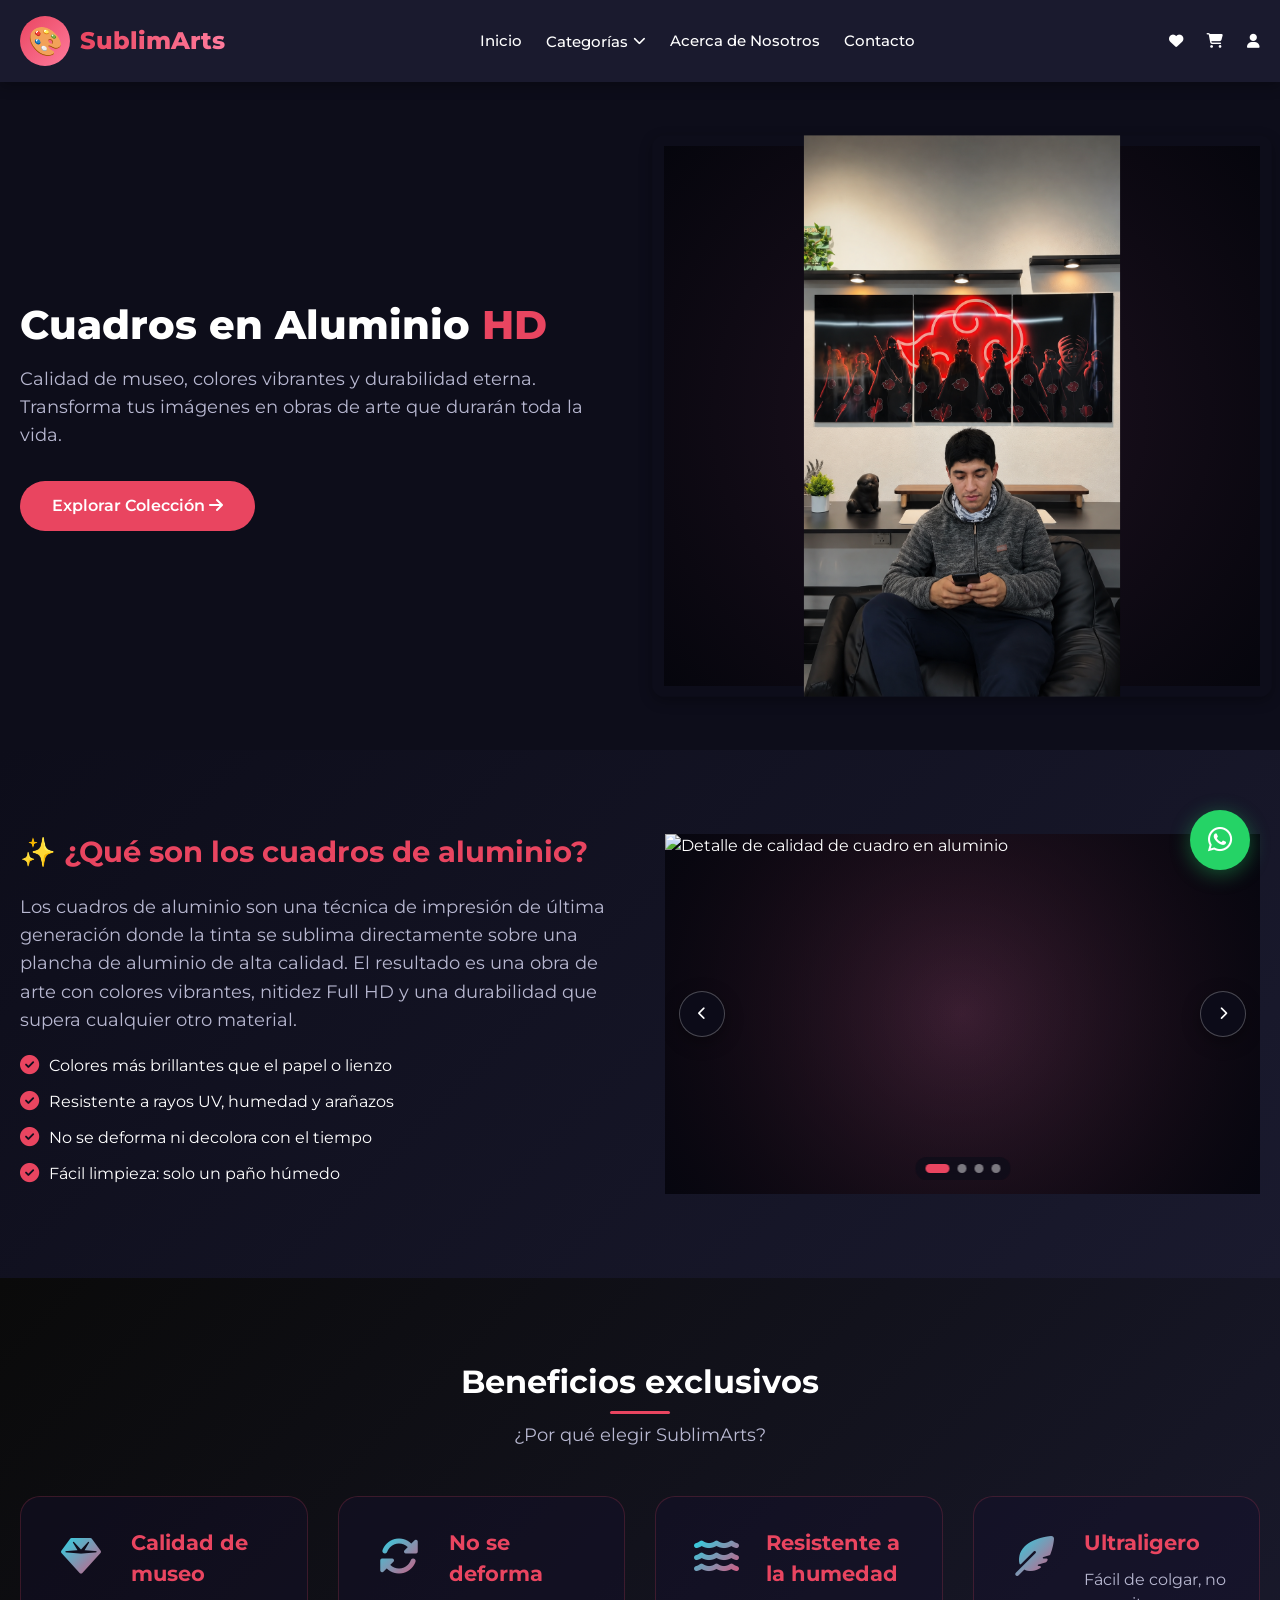
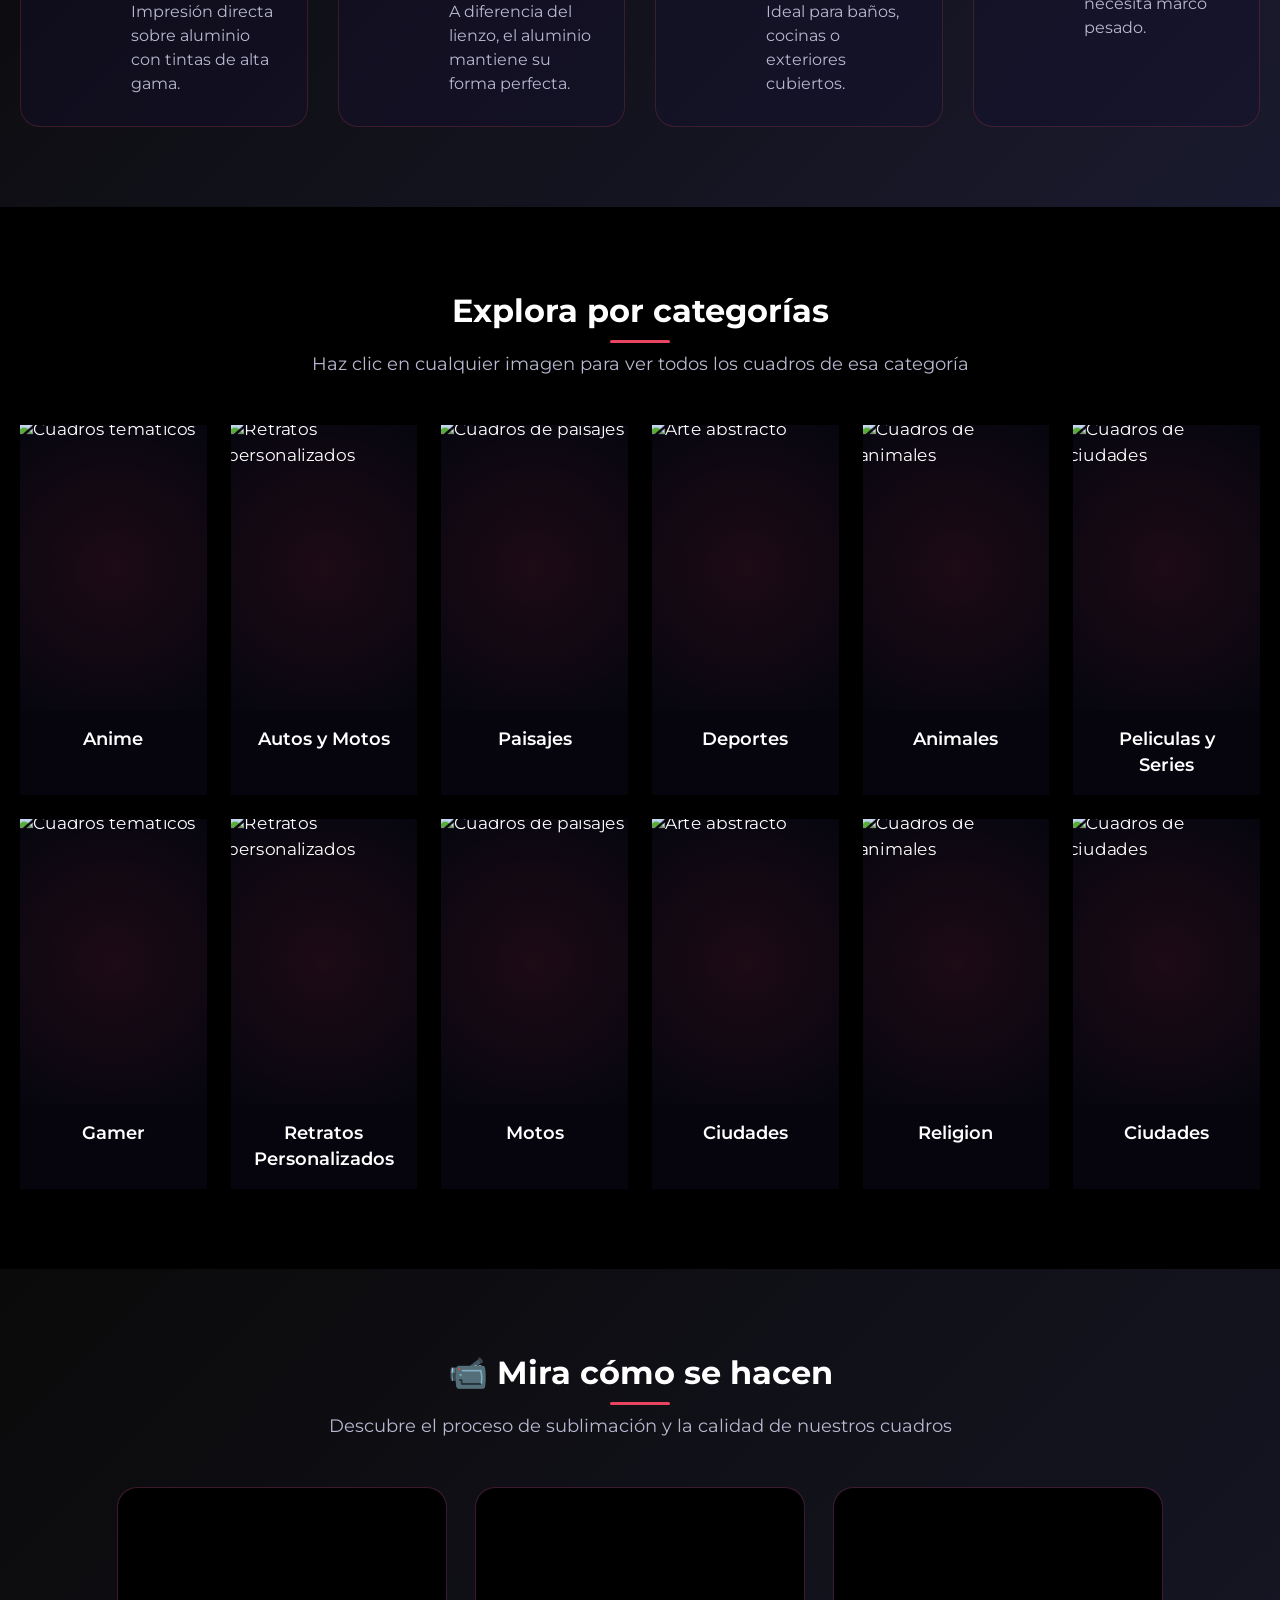
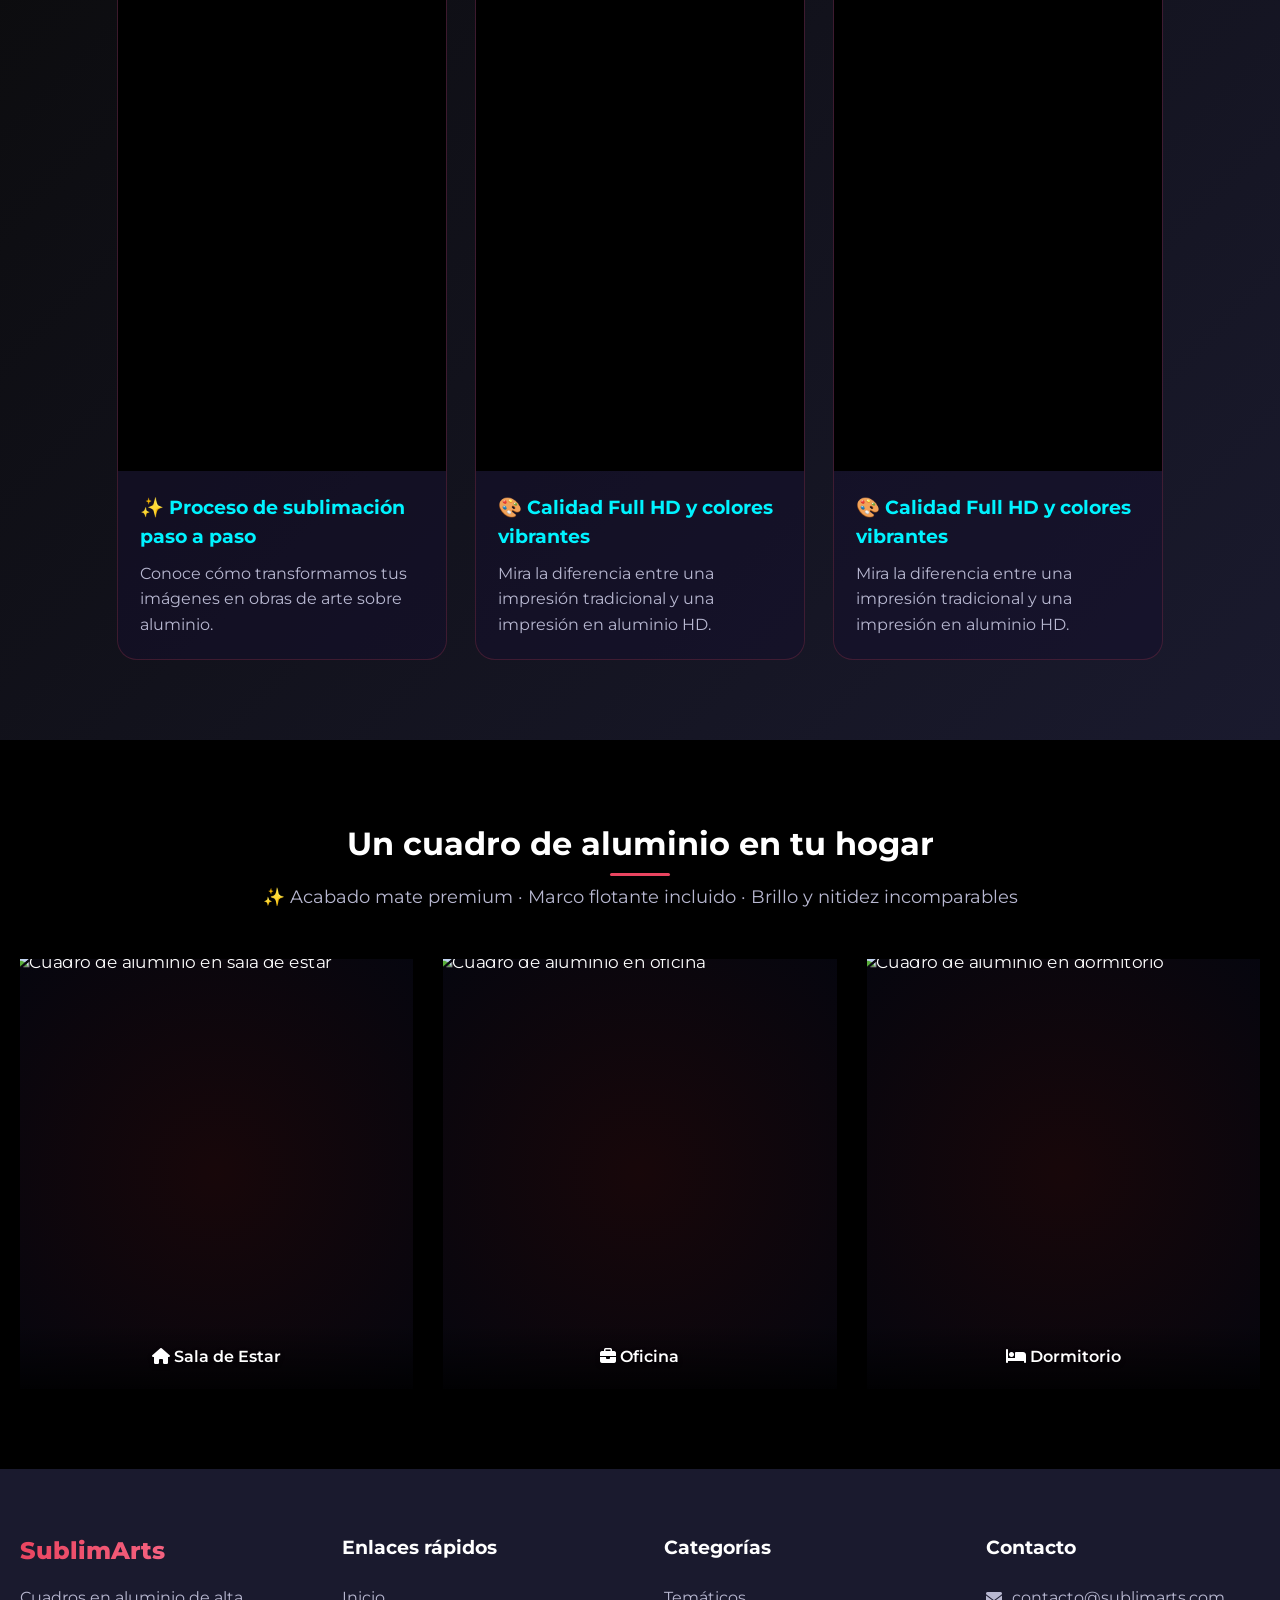
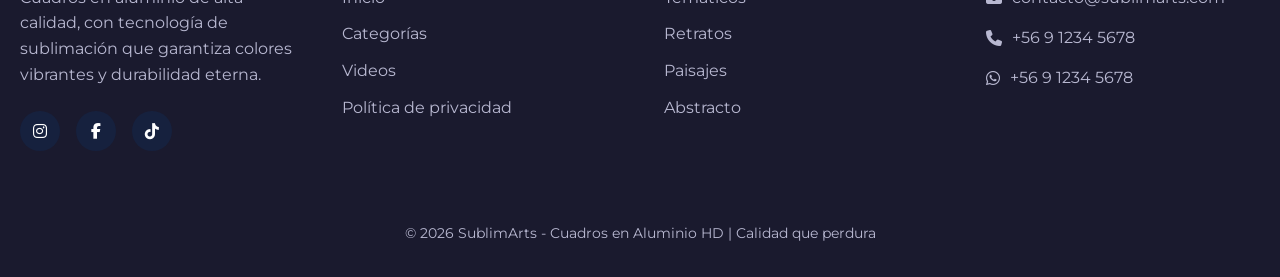
==== commit 261b9041: "5 de agosto" ====
--- a/index.html
+++ b/index.html
@@ -122,7 +122,7 @@
             <div class="imagen-banner">
                 <!-- FIX: loading="lazy" en imágenes fuera del viewport inicial.
                      El banner está above-the-fold → NO lazy (correcto dejarlo eager) -->
-                <img src="https://i.pinimg.com/736x/86/9b/c6/869bc6927e07c2910f0017eb31973b69.jpg"
+                <img src="ChatGPT Image 5 ago 2026, 01_45_13 a.m..png"
                      alt="Cuadro en aluminio HD de SublimArts"
                      width="600"
                      height="500">
@@ -150,14 +150,14 @@
                 <div class="info-imagen info-carrusel" id="infoCarrusel" aria-label="Galería de cuadros en aluminio">
                     <div class="info-carrusel-pista">
                         <figure class="info-slide activo">
-                            <img src="https://angel420calixto.github.io/proyecto-sublimacion/img/cuadromuestra3.png"
+                            <img src="https://scontent.fscl13-1.fna.fbcdn.net/v/t39.30808-6/762903647_122125711569207747_8710643725869592405_n.jpg?stp=dst-jpg_tt6&cstp=mx1024x1536&ctp=s1024x1536&_nc_cat=108&ccb=1-7&_nc_sid=f727a1&_nc_eui2=AeEr0ilGvGwnUadEjcblVCuj89-Xaivk5i_z35dqK-TmL8xMhrLyaL3qRFc1z9l3_1nQJLXc_JLTCuR8GfX_RI6C&_nc_ohc=myNSNvOGql8Q7kNvwFdXJom&_nc_oc=AdqbEL5ReokIqcrHY0O9FP3Ag-LnLWWDfOurkvzKTWgIp7zkwwHLLFSmyRjmFWmJ18Q&_nc_zt=23&_nc_ht=scontent.fscl13-1.fna&_nc_gid=3ez-Ie4icP925sKHEQ9fFw&_nc_ss=7b2a8&oh=00_AQEbLe0aRkCPb14aFaia4QGUhsJr-T3Y-E3REVskL9Praw&oe=6A7360FA"
                                  alt="Detalle de calidad de cuadro en aluminio"
                                  loading="lazy"
                                  width="600"
                                  height="450">
                         </figure>
                         <figure class="info-slide">
-                            <img src="https://scontent.fscl13-1.fna.fbcdn.net/v/t39.30808-6/647454333_122098555545207747_1230225313367150402_n.jpg?stp=dst-jpg_tt6&cstp=mx1024x1536&ctp=s1024x1536&_nc_cat=104&ccb=1-7&_nc_sid=f727a1&_nc_eui2=AeFrouCxOTYh0C9okaP8ktfyK4P9Xj7uCsQrg_1ePu4KxHJLhkuV6uLTW-ogzDbjyYmzizeVyYL5EE9Kzo20aKnK&_nc_ohc=fo0pvTB3Me8Q7kNvwGZhENn&_nc_oc=Adoz1xo5yXmxgxV6hcx8E0cy_MtnvDQNN2CcV0DqC6x5_qrRwi5tNcfQGS-zRVLKxUM&_nc_zt=23&_nc_ht=scontent.fscl13-1.fna&_nc_gid=-16VGcTEYHTJWd1w00i41w&_nc_ss=7b2a8&oh=00_AQGEasZLmZJzlRyXNO7e36MwB3bIwU0fMRsUV5sYh-k-4g&oe=6A731E91"
+                            <img src="https://scontent.fscl13-2.fna.fbcdn.net/v/t39.30808-6/759410999_122125711893207747_7128578885237472991_n.jpg?stp=dst-jpg_tt6&cstp=mx889x1600&ctp=s889x1600&_nc_cat=109&ccb=1-7&_nc_sid=f727a1&_nc_eui2=AeGiFLe4gnjSc5a-VGzZUNzi2XLeGnrubBnZct4aeu5sGUiqtkoA-9Tr66SBF49JIclxIypVhXKO44sfqL9jTCKg&_nc_ohc=lS0hFZwhVfUQ7kNvwHc1Q4A&_nc_oc=AdrFTK1vBGJ4e-KZBTv6qWhgjie40PpevO0oIK3WQ7Sjfu5Kn5YsR2rXocp5lzAaW-Y&_nc_zt=23&_nc_ht=scontent.fscl13-2.fna&_nc_gid=O8W94Nm9WU6SwRvCSU65-g&_nc_ss=7b2a8&oh=00_AQHJJ-7hsBnwiMOo-kh62ajHzNpRCxUJe_plNRIJ2uWHMQ&oe=6A733E75 b"
                                  alt="Cuadro de aluminio instalado en una sala de estar"
                                  loading="lazy"
                                  width="600"
@@ -171,7 +171,7 @@
                                  height="450">
                         </figure>
                         <figure class="info-slide">
-                            <img src="https://scontent.fscl13-2.fna.fbcdn.net/v/t39.30808-6/763080710_122125701321207747_1634152563034737812_n.jpg?stp=c0.119.1086.1086a_dst-jpg_tt6&cstp=mx1086x1086&ctp=s206x206&_nc_cat=101&ccb=1-7&_nc_sid=714c7a&_nc_eui2=AeHOLrhd7KI4FtgDe-PlnzESb_YLu2a2qQZv9gu7ZrapBlh55d9A7w93BOBC7-26iprF50gmrDifB6m_cBqTtKKl&_nc_ohc=bPgKjzx0FK0Q7kNvwEBl8hT&_nc_oc=Adr0s2tRmeXeIVFTGGaHFp9zrAhQ6Vtpbr9MoIH6YtHy86_ELCTpQG3qur4vI7BOsc0&_nc_zt=23&_nc_ht=scontent.fscl13-2.fna&_nc_gid=XWBIOTwClko6VK_2GzSBBA&_nc_ss=7b2a8&oh=00_AQG6U3LjXNCa7NjCmP9uBb1hxX3224pos9taM_kyOGf2Jw&oe=6A7352F0"
+                            <img src="https://scontent.fscl13-1.fna.fbcdn.net/v/t39.30808-6/760444355_122125701453207747_6003097225469113985_n.jpg?stp=dst-jpg_tt6&cstp=mx1086x1448&ctp=s1086x1448&_nc_cat=108&ccb=1-7&_nc_sid=127cfc&_nc_eui2=AeFlcSiIOfvmrWMQttC8gL9nZC4Qfj93KjlkLhB-P3cqOUaQYv2PUojnsQxcBb7bpXN_-gZXNXzH8ZZfjjk2VQto&_nc_ohc=9-iJjglLlLIQ7kNvwE_JNsa&_nc_oc=Ado5IUpp1i-cNRhud2ObdLrm6GtZfhmKP66JJ1zfS1OQV0xujBHWJY98mxEwlU_srdE&_nc_zt=23&_nc_ht=scontent.fscl13-1.fna&_nc_gid=tmQfb2OtF91u0P94et5iag&_nc_ss=7b2a8&oh=00_AQGQ3o17Jb_A8oGR154UHVXuI8A7sVBY6I4a7OjZ5wM-9w&oe=6A73221D"
                                  alt="Cuadro de aluminio instalado en un dormitorio"
                                  loading="lazy"
                                  width="600"
@@ -443,7 +443,7 @@
                 <div class="video-container">
 
                     <iframe
-                           src="https://www.youtube-nocookie.com/embed/VIDEO_ID_YOUTUBE_2"
+                           width="337" height="599" src="https://www.youtube.com/embed/xtb7TspmMFo" title="Ditch flimsy posters, durable metal decor hits way better. #imetalposter #jujutsukaisen" frameborder="0" allow="accelerometer; autoplay; clipboard-write; encrypted-media; gyroscope; picture-in-picture; web-share" referrerpolicy="strict-origin-when-cross-origin" allowfullscreen
                            title="Calidad Full HD y colores vibrantes"
                            loading="lazy"
                            referrerpolicy="strict-origin-when-cross-origin"
@@ -465,13 +465,13 @@
 
             <!-- VIDEO 3 -->
 
-            <article class="video-card">
+          <article class="video-card">
 
                 <div class="video-container">
 
                     <iframe
-                           src="https://www.youtube-nocookie.com/embed/VIDEO_ID_YOUTUBE_3"
-                           title="Cómo instalar tu cuadro de aluminio"
+                           width="337" height="599" src="https://www.youtube.com/embed/qlqRMdkfrEU" title="Naruto Ultra HD Metal Prints #metaleks #anime #metalposter #manga #Naruto #UchihaItachi  #poster" frameborder="0" allow="accelerometer; autoplay; clipboard-write; encrypted-media; gyroscope; picture-in-picture; web-share" referrerpolicy="strict-origin-when-cross-origin" allowfullscreen
+                           title="Calidad Full HD y colores vibrantes"
                            loading="lazy"
                            referrerpolicy="strict-origin-when-cross-origin"
                            allow="accelerometer; autoplay; clipboard-write; encrypted-media; gyroscope; picture-in-picture; web-share"
@@ -480,16 +480,15 @@
 
                 <div class="video-info">
 
-                    <h3>🖼️ Cómo instalar tu cuadro</h3>
+                    <h3>🎨 Calidad Full HD y colores vibrantes</h3>
 
                     <p>
-                        Aprende lo fácil que es instalar un cuadro de aluminio en cualquier muro.
+                        Mira la diferencia entre una impresión tradicional y una impresión en aluminio HD.
                     </p>
 
                 </div>
 
             </article>
-
         </div>
 
         <p class="scroll-hint" aria-hidden="true">
@@ -515,7 +514,7 @@
             <div class="muro-grid">
 
                 <div class="muro-item">
-                    <img src="img/WhatsApp Image 2026-06-15 at 00.08.42 (1).jpeg"
+                    <img src="https://scontent.fscl20-1.fna.fbcdn.net/v/t39.30808-6/763847788_122126447745207747_6056750299802978879_n.jpg?stp=dst-jpg_tt6&cstp=mx1086x1448&ctp=s1086x1448&_nc_cat=101&ccb=1-7&_nc_sid=127cfc&_nc_eui2=AeFVCeAsckEQegR5vGExVpTY7RulKzX0cwftG6UrNfRzB3xhhuXbvj-rxCIEgw9PfjIF9QvmkUPAVjhlTpeuD77w&_nc_ohc=K7WxFthw4BIQ7kNvwF_DozK&_nc_oc=AdrhfoGpI7KQU27LVJbr0G0ltiS2mQDEnQAyy1m-MeBX4NH9t7LyROsBfiHKMpmDjLU&_nc_zt=23&_nc_ht=scontent.fscl20-1.fna&_nc_gid=LoYbj4tUgEbioNB1nmA0bQ&_nc_ss=7b2a8&oh=00_AQHKfSe84YDJjdSEhcmGX0oGsSlMBWnaX8RhRtGCZI3VRQ&oe=6A787516"
                          alt="Cuadro de aluminio en sala de estar"
                          loading="lazy"
                          width="1000"
--- a/css/index.css
+++ b/css/index.css
@@ -10,7 +10,6 @@
             --color-texto: #ffffff;
             --color-texto-secundario: #b8b8d1;
             --color-fondo: #0d0d1a;
-            --color-borde: #2a2a4a;
             --color-submenu: #0f0f1f;
             --sombra-suave: 0 4px 12px rgba(0, 0, 0, 0.3);
             --sombra-destacada: 0 8px 24px rgba(233, 69, 96, 0.3);
@@ -343,10 +342,9 @@
            BANNER PRINCIPAL
            ============================================= */
         .banner-principal {
-            background-image: url('ChatGPT Image 11 mar 2026, 02_12_48 a.m..png');
+            background-image: url('ChatGPT\ Image\ 5\ ago\ 2026\,\ 12_06_02\ a.m..png');
             padding: 4rem 0;
             position: relative;
-            background: linear-gradient(135deg, #0a0a0a 0%, #1a1a2e 100%);
         }
         .contenedor-banner {
             max-width: 1400px;
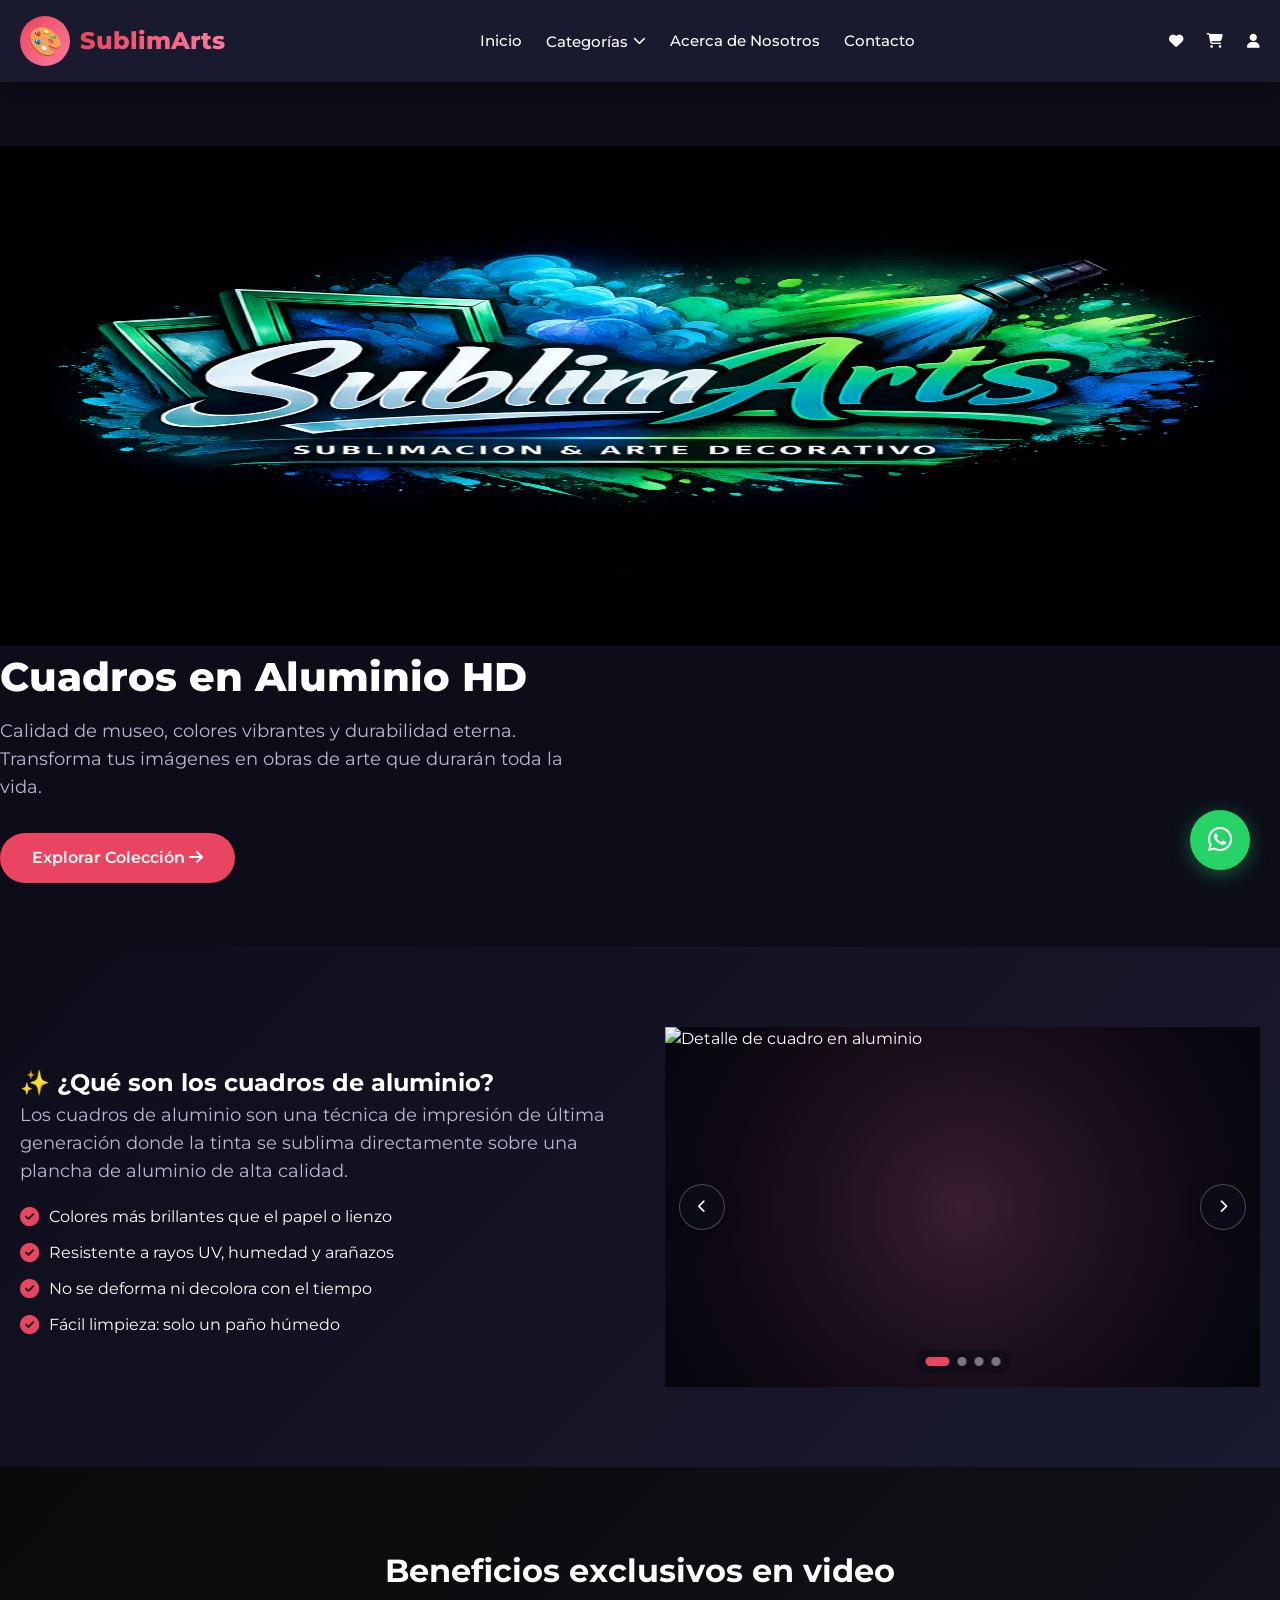
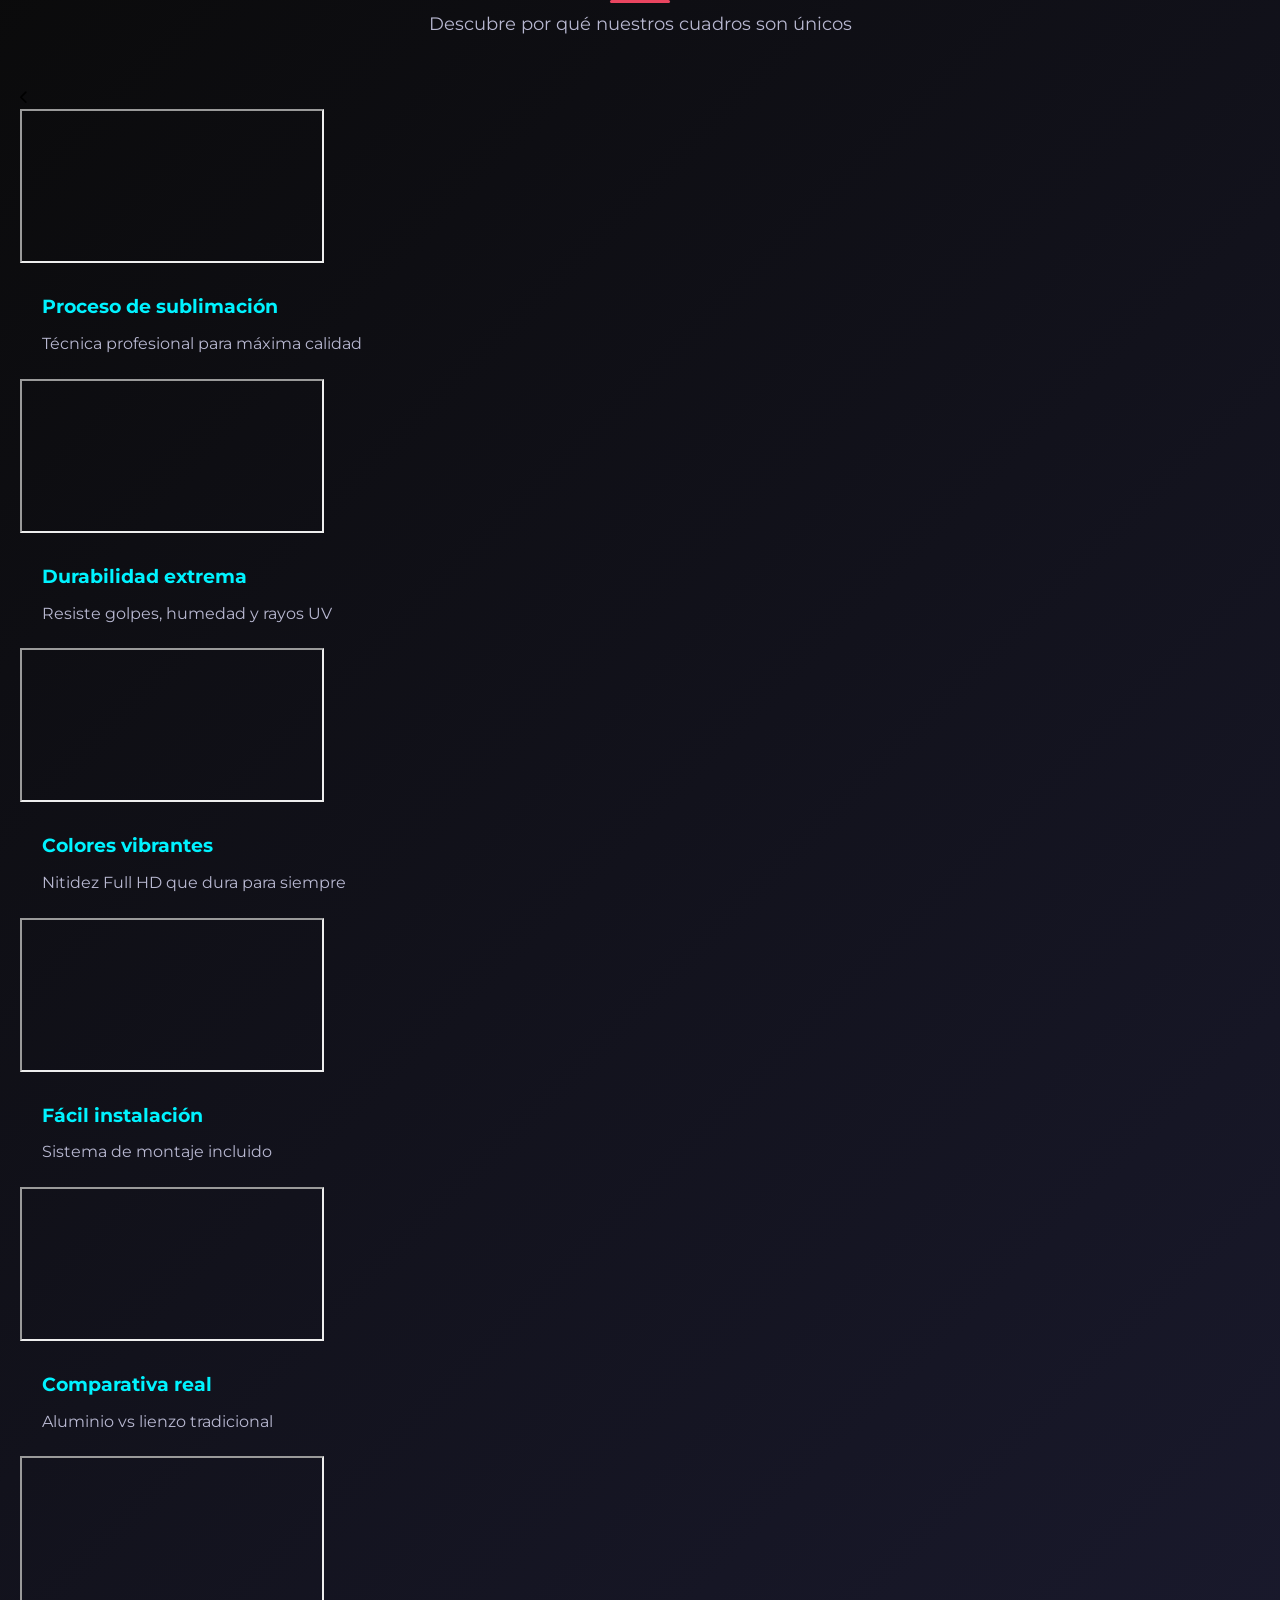
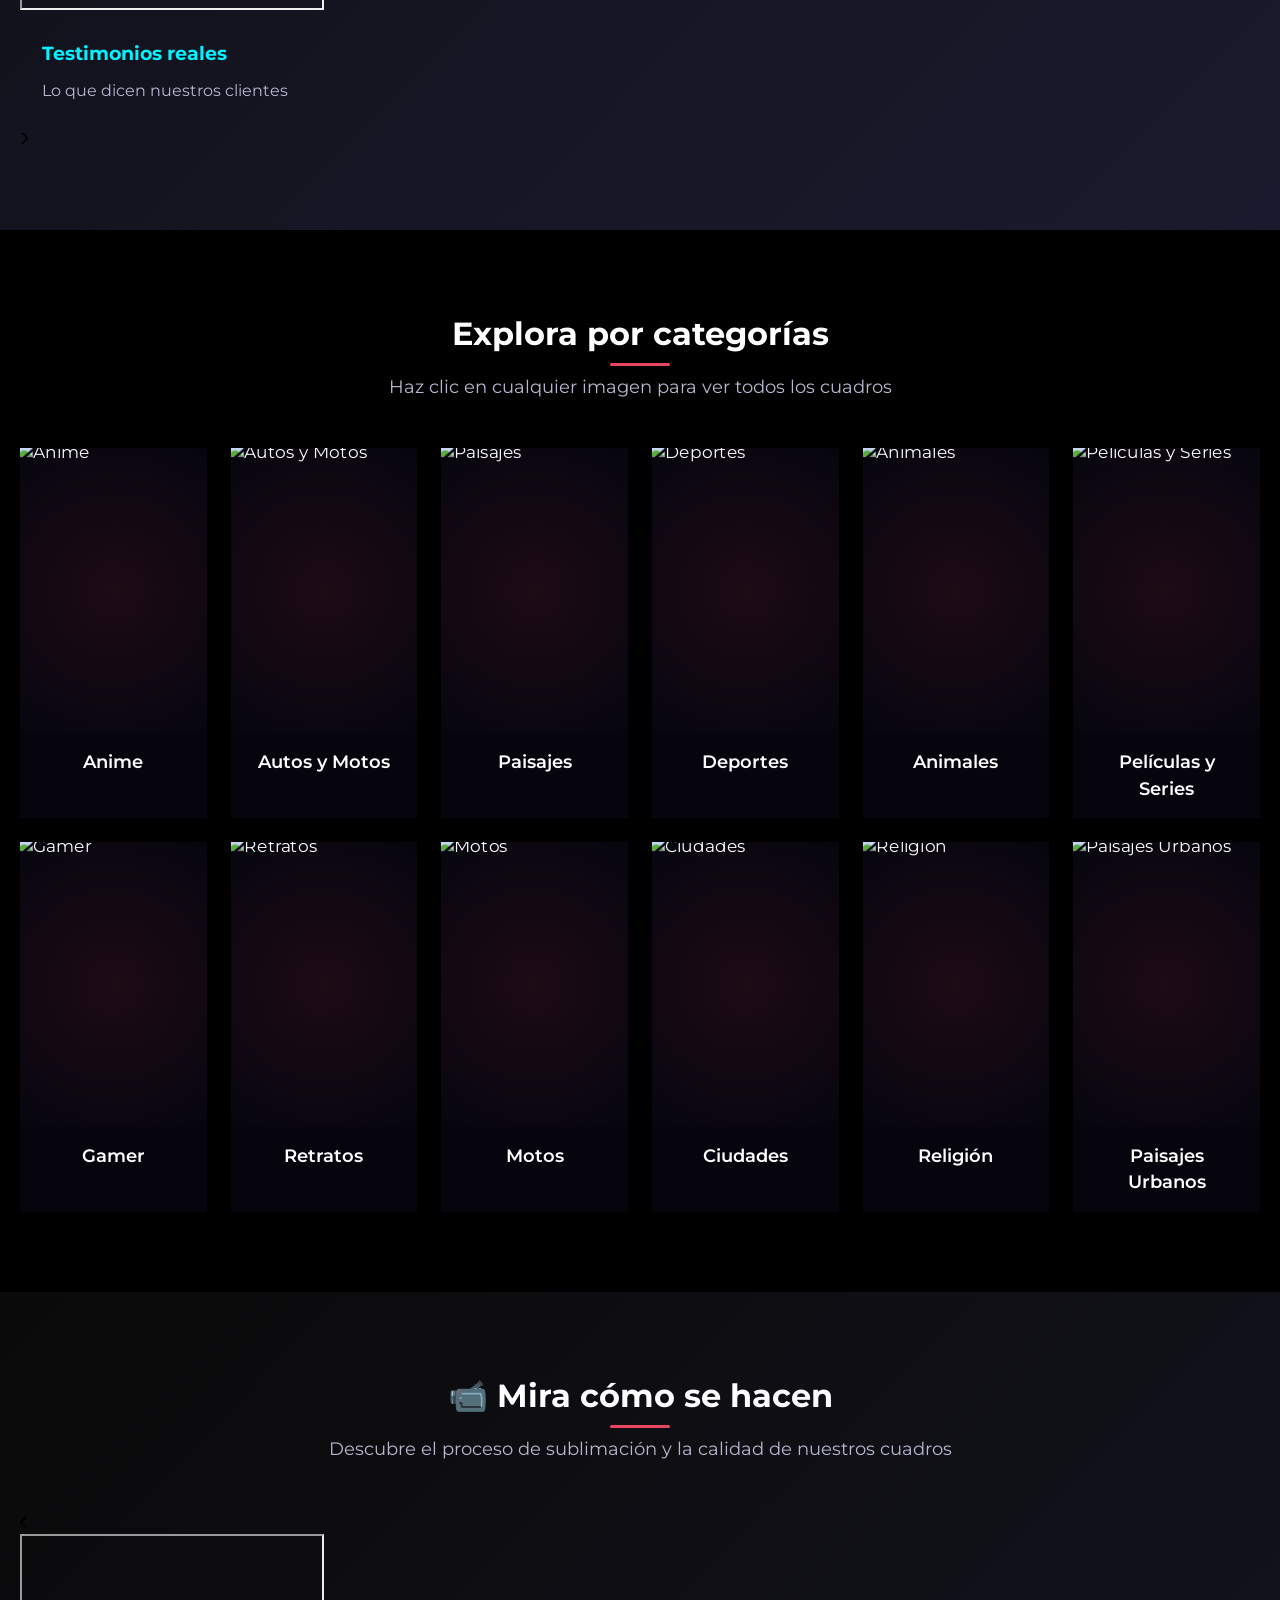
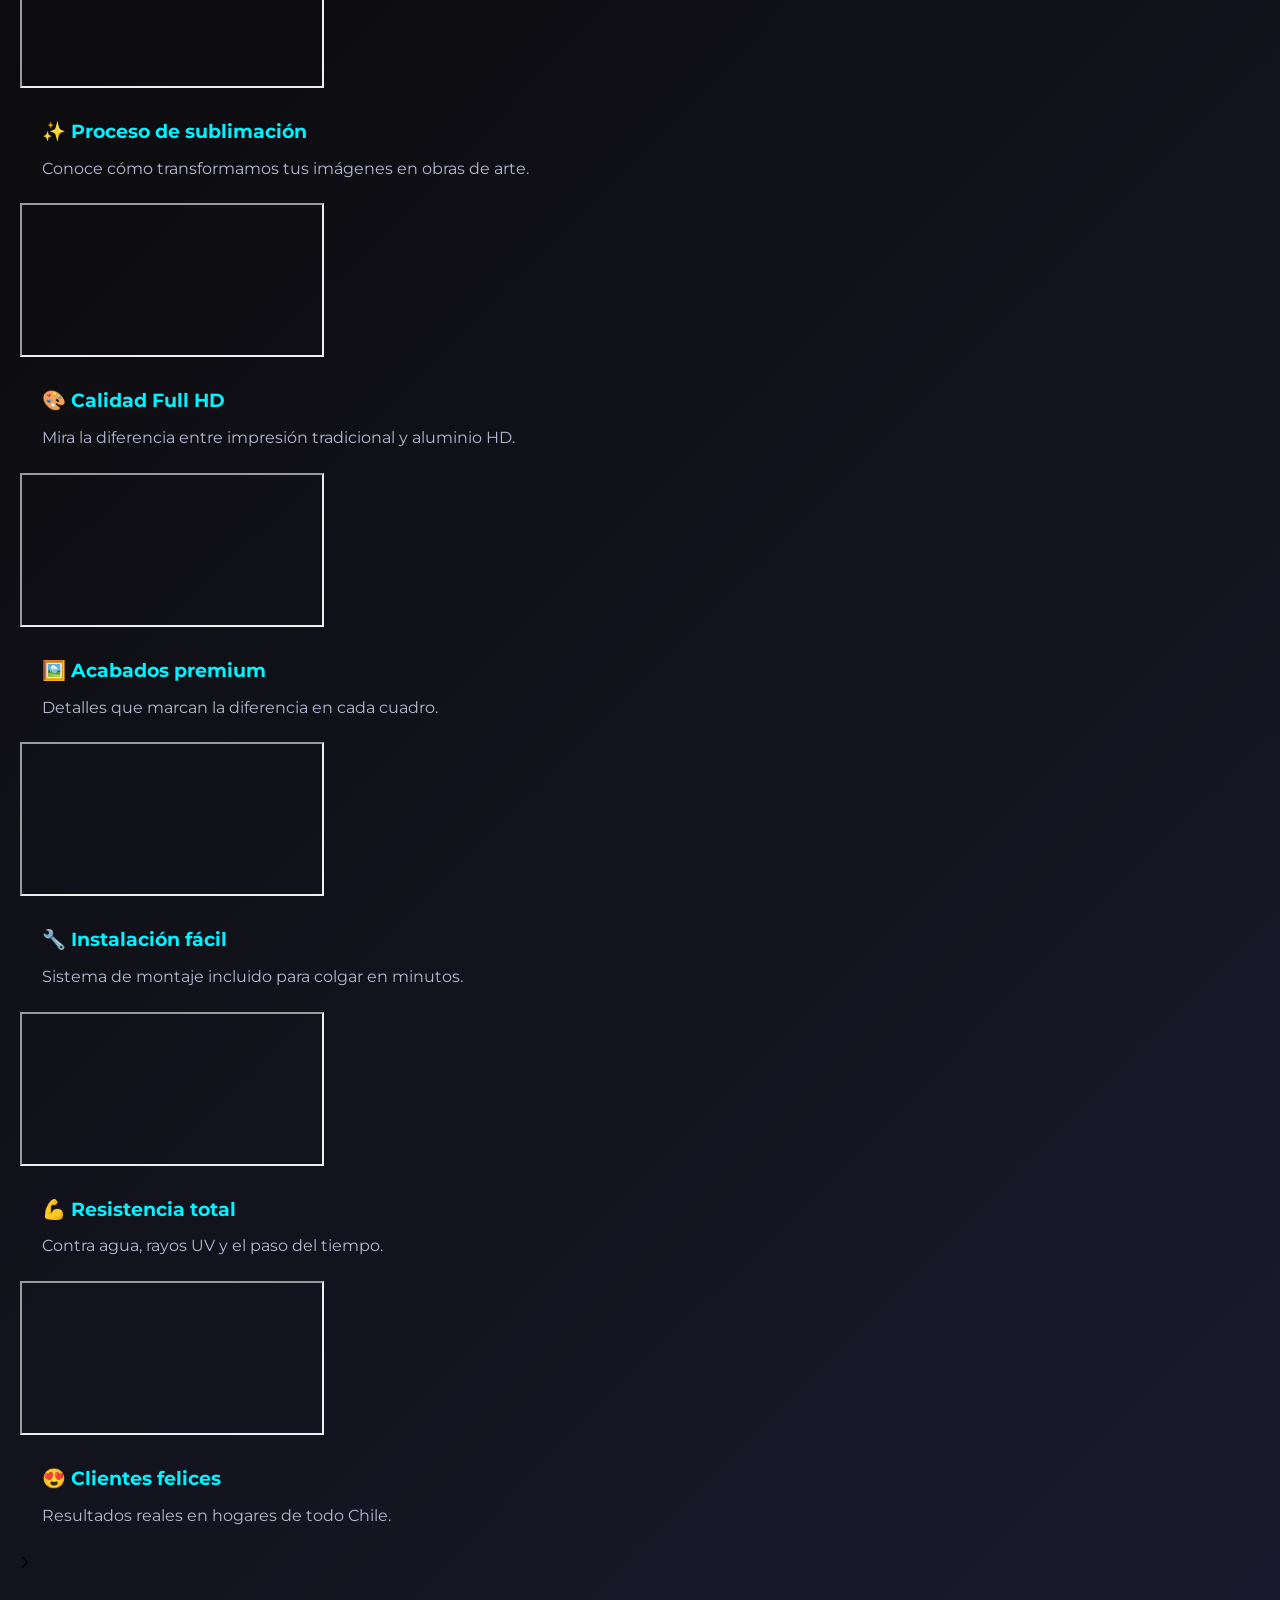
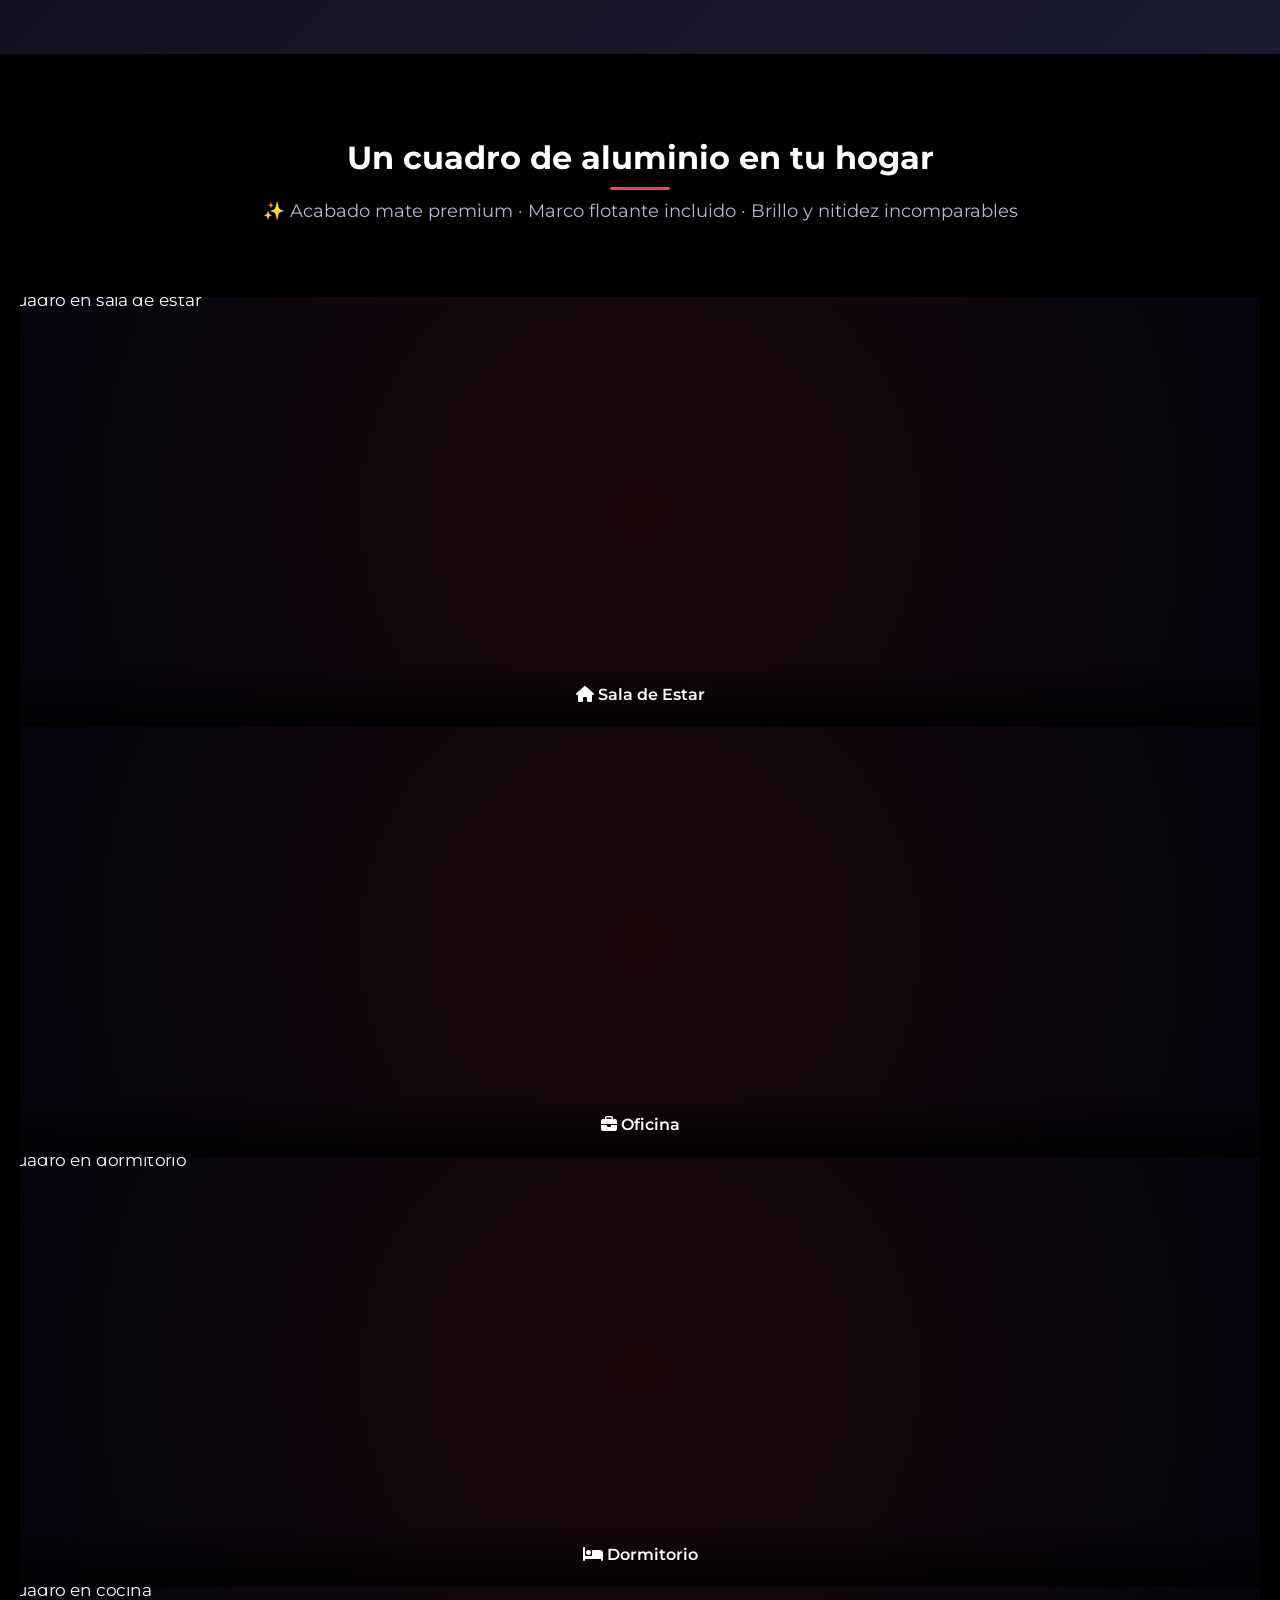
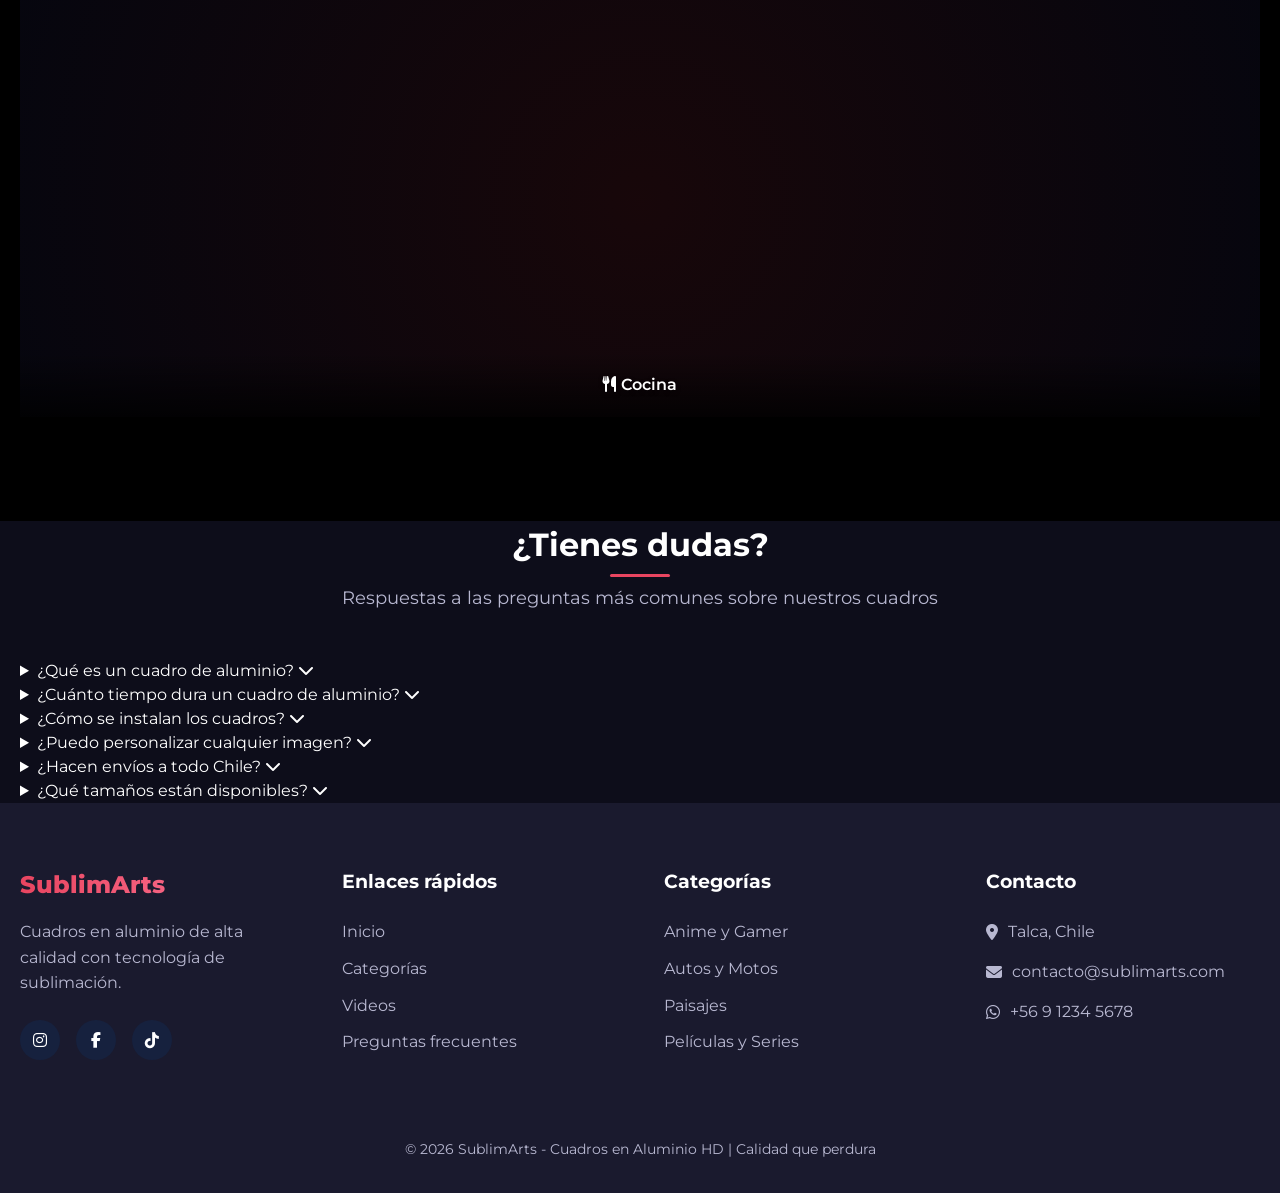
==== commit 4549b9a8: "8 de agosto" ====
--- a/index.html
+++ b/index.html
@@ -4,10 +4,13 @@
     <meta charset="UTF-8">
     <meta name="viewport" content="width=device-width, initial-scale=1.0, user-scalable=yes, viewport-fit=cover">
     <title>Cuadros personalizados en aluminio HD | SublimArts Chile</title>
-    <meta name="description" content="Cuadros personalizados en aluminio con impresión HD: anime y gamer, autos y motos, paisajes, religión, películas, deportes, animales y retratos. SublimArts en Talca, Chile.">
+    <meta name="description" content="Cuadros personalizados en aluminio HD en Talca, Chile. Diseños anime, autos, paisajes, religión, películas, deportes, animales y retratos con calidad museo. ¡Contáctanos!">
     <meta name="robots" content="index, follow, max-image-preview:large">
     <meta name="author" content="SublimArts">
     <link rel="canonical" href="https://sublimarts.001webhospedaje.com/">
+    <link rel="icon" type="image/svg+xml" href="/favicon.svg">
+    <link rel="apple-touch-icon" href="/apple-touch-icon.png">
+
     <meta property="og:type" content="website">
     <meta property="og:locale" content="es_CL">
     <meta property="og:site_name" content="SublimArts">
@@ -18,21 +21,96 @@
     <meta name="twitter:card" content="summary_large_image">
     <meta name="theme-color" content="#0d0d1a">
 
-    <!-- Font Awesome Icons -->
     <link rel="stylesheet" href="https://cdnjs.cloudflare.com/ajax/libs/font-awesome/6.4.0/css/all.min.css">
-    <!-- Google Fonts -->
     <link href="https://fonts.googleapis.com/css2?family=Montserrat:wght@300;400;500;600;700;800&display=swap" rel="stylesheet">
     <link rel="stylesheet" href="css/index.css">
+
+    <script type="application/ld+json">
+    {
+        "@context": "https://schema.org",
+        "@type": "LocalBusiness",
+        "name": "SublimArts",
+        "description": "Cuadros personalizados en aluminio HD",
+        "url": "https://sublimarts.001webhospedaje.com/",
+        "telephone": "+56912345678",
+        "address": {
+            "@type": "PostalAddress",
+            "addressLocality": "Talca",
+            "addressCountry": "CL"
+        }
+    }
+    </script>
+
+    <!-- Datos estructurados FAQPage: el texto coincide
+         exactamente con lo visible en la sección #faq -->
+    <script type="application/ld+json">
+    {
+        "@context": "https://schema.org",
+        "@type": "FAQPage",
+        "mainEntity": [
+            {
+                "@type": "Question",
+                "name": "¿Qué es un cuadro de aluminio?",
+                "acceptedAnswer": {
+                    "@type": "Answer",
+                    "text": "Es una impresión de alta definición sobre una plancha de aluminio mediante sublimación. La tinta penetra en el metal creando una imagen vibrante y resistente."
+                }
+            },
+            {
+                "@type": "Question",
+                "name": "¿Cuánto tiempo dura un cuadro de aluminio?",
+                "acceptedAnswer": {
+                    "@type": "Answer",
+                    "text": "En interiores pueden durar más de 100 años sin perder calidad. Son resistentes a la humedad y no se deforman."
+                }
+            },
+            {
+                "@type": "Question",
+                "name": "¿Cómo se instalan los cuadros?",
+                "acceptedAnswer": {
+                    "@type": "Answer",
+                    "text": "Cada cuadro incluye un sistema de montaje con marco flotante. Solo necesitas un clavo y puedes colgarlo en menos de 5 minutos."
+                }
+            },
+            {
+                "@type": "Question",
+                "name": "¿Puedo personalizar cualquier imagen?",
+                "acceptedAnswer": {
+                    "@type": "Answer",
+                    "text": "Sí. Aceptamos imágenes personalizadas con buena resolución (mínimo 1920x1080 píxeles). Contáctanos por WhatsApp."
+                }
+            },
+            {
+                "@type": "Question",
+                "name": "¿Hacen envíos a todo Chile?",
+                "acceptedAnswer": {
+                    "@type": "Answer",
+                    "text": "Sí, realizamos envíos a todo Chile. Los pedidos se preparan en 3-5 días hábiles. También ofrecemos retiro en Talca."
+                }
+            },
+            {
+                "@type": "Question",
+                "name": "¿Qué tamaños están disponibles?",
+                "acceptedAnswer": {
+                    "@type": "Answer",
+                    "text": "Manejamos tamaños estándar: 30x40cm, 40x60cm, 50x70cm, 60x90cm y 70x100cm. También realizamos medidas personalizadas."
+                }
+            }
+        ]
+    }
+    </script>
 </head>
 <body>
-
-    <!-- BOTÓN WHATSAPP -->
+    <!-- Skip Link -->
+    <a href="#contenido-principal" class="skip-link">Saltar al contenido principal</a>
+
+    <!-- Botón WhatsApp -->
     <a href="https://wa.me/56912345678?text=Hola%20SublimArts,%20quiero%20más%20información"
        class="whatsapp-button"
        target="_blank"
        rel="noopener noreferrer"
        aria-label="Contactar por WhatsApp">
-        <i class="fab fa-whatsapp"></i>
+        <i class="fab fa-whatsapp" aria-hidden="true"></i>
     </a>
 
     <!-- =============================================
@@ -41,36 +119,34 @@
     <header class="header-principal">
         <div class="navegacion">
             <div class="contenedor-navegacion">
-
-                <!-- Logo -->
                 <div class="logo-contenedor">
                     <div class="logo" aria-hidden="true">🎨</div>
                     <div class="titulo-logo">SublimArts</div>
                 </div>
 
-                <!-- Menú principal -->
-                <ul class="menu-principal" id="menuPrincipal" role="navigation" aria-label="Menú principal">
-                    <li><a href="index.html" class="enlace-menu">Inicio</a></li>
-                    <li class="menu-con-desplegable">
-                        <button class="enlace-menu-desplegable" aria-haspopup="true" aria-expanded="false" aria-controls="submenuCategorias">
-                            Categorías
-                            <i class="fas fa-chevron-down flecha-desplegable" aria-hidden="true"></i>
-                        </button>
-                        <ul class="submenu" id="submenuCategorias">
-                            <li><a href="categoria1.html">Anime y Gamer</a></li>
-                            <li><a href="autos-motos.html">Autos y Motos</a></li>
-                            <li><a href="paisajes-ciudades.html" data-pagina-futura="paisajes-ciudades.html">Paisajes y Ciudades</a></li>
-                            <li><a href="religion-espiritualidad.html" data-pagina-futura="religion-espiritualidad.html">Religión y Espiritualidad</a></li>
-                            <li><a href="peliculas-series.html" data-pagina-futura="peliculas-series.html">Películas y Series</a></li>
-                            <li><a href="deportes-animales.html">Deportes y Animales</a></li>
-                            <li><a href="retratos-personalizados.html" data-pagina-futura="retratos-personalizados.html">Retratos Personalizados</a></li>
-                        </ul>
-                    </li>
-                    <li><a href="acerca-de-nosotros.html" class="enlace-menu">Acerca de Nosotros</a></li>
-                    <li><a href="contacto.html" class="enlace-menu">Contacto</a></li>
-                </ul>
-
-                <!-- Iconos usuario -->
+                <nav aria-label="Menú principal">
+                    <ul class="menu-principal" id="menuPrincipal">
+                        <li><a href="index.html" class="enlace-menu" aria-current="page">Inicio</a></li>
+                        <li class="menu-con-desplegable">
+                            <button class="enlace-menu-desplegable" aria-haspopup="true" aria-expanded="false" aria-controls="submenuCategorias">
+                                Categorías
+                                <i class="fas fa-chevron-down flecha-desplegable" aria-hidden="true"></i>
+                            </button>
+                            <ul class="submenu" id="submenuCategorias">
+                                <li><a href="categoria1.html">Anime y Gamer</a></li>
+                                <li><a href="autos-motos.html">Autos y Motos</a></li>
+                                <li><a href="paisajes-ciudades.html">Paisajes y Ciudades</a></li>
+                                <li><a href="religion-espiritualidad.html">Religión y Espiritualidad</a></li>
+                                <li><a href="peliculas-series.html">Películas y Series</a></li>
+                                <li><a href="deportes-animales.html">Deportes y Animales</a></li>
+                                <li><a href="retratos-personalizados.html">Retratos Personalizados</a></li>
+                            </ul>
+                        </li>
+                        <li><a href="acerca-de-nosotros.html" class="enlace-menu">Acerca de Nosotros</a></li>
+                        <li><a href="contacto.html" class="enlace-menu">Contacto</a></li>
+                    </ul>
+                </nav>
+
                 <div class="iconos-usuario">
                     <a href="#" class="icono-usuario" aria-label="Lista de deseos">
                         <i class="fas fa-heart" aria-hidden="true"></i>
@@ -83,477 +159,473 @@
                     </a>
                 </div>
 
-                <!-- Botón hamburguesa -->
-                <button class="boton-menu-mobile"
-                        id="botonMenuMobile"
-                        aria-label="Abrir menú"
-                        aria-expanded="false"
-                        aria-controls="menuPrincipal">
-                    <i class="fas fa-bars" aria-hidden="true"></i>
+                <button class="boton-menu-mobile" id="botonMenuMobile" aria-label="Abrir menú" aria-expanded="false">
+                    <span class="hamburguesa-linea"></span>
+                    <span class="hamburguesa-linea"></span>
+                    <span class="hamburguesa-linea"></span>
                 </button>
-
             </div>
         </div>
     </header>
 
-    <!-- Overlay del menú -->
-    <div class="menu-overlay" id="menuOverlay" aria-hidden="true"></div>
-
+    <div class="menu-overlay" id="menuOverlay"></div>
 
     <main id="contenido-principal">
 
-    <!-- =============================================
-         BANNER PRINCIPAL
-         ============================================= -->
-    <section class="banner-principal" id="inicio">
-        <div class="contenedor-banner">
-            <div class="contenido-banner">
-                <h1 class="titulo-banner">
-                    Cuadros en Aluminio <span style="color:#e94560">HD</span>
-                </h1>
-                <p class="texto-banner">
-                    Calidad de museo, colores vibrantes y durabilidad eterna.
-                    Transforma tus imágenes en obras de arte que durarán toda la vida.
-                </p>
-                <a href="#categorias" class="boton-banner">
-                    Explorar Colección <i class="fas fa-arrow-right" aria-hidden="true"></i>
-                </a>
-            </div>
-            <div class="imagen-banner">
-                <!-- FIX: loading="lazy" en imágenes fuera del viewport inicial.
-                     El banner está above-the-fold → NO lazy (correcto dejarlo eager) -->
-                <img src="ChatGPT Image 5 ago 2026, 01_45_13 a.m..png"
-                     alt="Cuadro en aluminio HD de SublimArts"
-                     width="600"
-                     height="500">
-            </div>
-        </div>
-    </section>
-
-
-    <!-- =============================================
-         SECCIÓN INFO
-         ============================================= -->
-    <section class="seccion-info">
-        <div class="contenedor-seccion">
-            <div class="info-grid">
-                <div class="info-contenido">
-                    <h3>✨ ¿Qué son los cuadros de aluminio?</h3>
-                    <p>Los cuadros de aluminio son una técnica de impresión de última generación donde la tinta se sublima directamente sobre una plancha de aluminio de alta calidad. El resultado es una obra de arte con colores vibrantes, nitidez Full HD y una durabilidad que supera cualquier otro material.</p>
-                    <ul class="info-lista">
-                        <li><i class="fas fa-check-circle" aria-hidden="true"></i> Colores más brillantes que el papel o lienzo</li>
-                        <li><i class="fas fa-check-circle" aria-hidden="true"></i> Resistente a rayos UV, humedad y arañazos</li>
-                        <li><i class="fas fa-check-circle" aria-hidden="true"></i> No se deforma ni decolora con el tiempo</li>
-                        <li><i class="fas fa-check-circle" aria-hidden="true"></i> Fácil limpieza: solo un paño húmedo</li>
-                    </ul>
-                </div>
-                <div class="info-imagen info-carrusel" id="infoCarrusel" aria-label="Galería de cuadros en aluminio">
-                    <div class="info-carrusel-pista">
-                        <figure class="info-slide activo">
-                            <img src="https://scontent.fscl13-1.fna.fbcdn.net/v/t39.30808-6/762903647_122125711569207747_8710643725869592405_n.jpg?stp=dst-jpg_tt6&cstp=mx1024x1536&ctp=s1024x1536&_nc_cat=108&ccb=1-7&_nc_sid=f727a1&_nc_eui2=AeEr0ilGvGwnUadEjcblVCuj89-Xaivk5i_z35dqK-TmL8xMhrLyaL3qRFc1z9l3_1nQJLXc_JLTCuR8GfX_RI6C&_nc_ohc=myNSNvOGql8Q7kNvwFdXJom&_nc_oc=AdqbEL5ReokIqcrHY0O9FP3Ag-LnLWWDfOurkvzKTWgIp7zkwwHLLFSmyRjmFWmJ18Q&_nc_zt=23&_nc_ht=scontent.fscl13-1.fna&_nc_gid=3ez-Ie4icP925sKHEQ9fFw&_nc_ss=7b2a8&oh=00_AQEbLe0aRkCPb14aFaia4QGUhsJr-T3Y-E3REVskL9Praw&oe=6A7360FA"
-                                 alt="Detalle de calidad de cuadro en aluminio"
-                                 loading="lazy"
-                                 width="600"
-                                 height="450">
-                        </figure>
-                        <figure class="info-slide">
-                            <img src="https://scontent.fscl13-2.fna.fbcdn.net/v/t39.30808-6/759410999_122125711893207747_7128578885237472991_n.jpg?stp=dst-jpg_tt6&cstp=mx889x1600&ctp=s889x1600&_nc_cat=109&ccb=1-7&_nc_sid=f727a1&_nc_eui2=AeGiFLe4gnjSc5a-VGzZUNzi2XLeGnrubBnZct4aeu5sGUiqtkoA-9Tr66SBF49JIclxIypVhXKO44sfqL9jTCKg&_nc_ohc=lS0hFZwhVfUQ7kNvwHc1Q4A&_nc_oc=AdrFTK1vBGJ4e-KZBTv6qWhgjie40PpevO0oIK3WQ7Sjfu5Kn5YsR2rXocp5lzAaW-Y&_nc_zt=23&_nc_ht=scontent.fscl13-2.fna&_nc_gid=O8W94Nm9WU6SwRvCSU65-g&_nc_ss=7b2a8&oh=00_AQHJJ-7hsBnwiMOo-kh62ajHzNpRCxUJe_plNRIJ2uWHMQ&oe=6A733E75 b"
-                                 alt="Cuadro de aluminio instalado en una sala de estar"
-                                 loading="lazy"
-                                 width="600"
-                                 height="450">
-                        </figure>
-                        <figure class="info-slide">
-                            <img src="https://angel420calixto.github.io/proyecto-sublimacion/img/jujutsukaisen/satoru%20extension.jpeg"
-                                 alt="Cuadro de aluminio instalado en una oficina"
-                                 loading="lazy"
-                                 width="600"
-                                 height="450">
-                        </figure>
-                        <figure class="info-slide">
-                            <img src="https://scontent.fscl13-1.fna.fbcdn.net/v/t39.30808-6/760444355_122125701453207747_6003097225469113985_n.jpg?stp=dst-jpg_tt6&cstp=mx1086x1448&ctp=s1086x1448&_nc_cat=108&ccb=1-7&_nc_sid=127cfc&_nc_eui2=AeFlcSiIOfvmrWMQttC8gL9nZC4Qfj93KjlkLhB-P3cqOUaQYv2PUojnsQxcBb7bpXN_-gZXNXzH8ZZfjjk2VQto&_nc_ohc=9-iJjglLlLIQ7kNvwE_JNsa&_nc_oc=Ado5IUpp1i-cNRhud2ObdLrm6GtZfhmKP66JJ1zfS1OQV0xujBHWJY98mxEwlU_srdE&_nc_zt=23&_nc_ht=scontent.fscl13-1.fna&_nc_gid=tmQfb2OtF91u0P94et5iag&_nc_ss=7b2a8&oh=00_AQGQ3o17Jb_A8oGR154UHVXuI8A7sVBY6I4a7OjZ5wM-9w&oe=6A73221D"
-                                 alt="Cuadro de aluminio instalado en un dormitorio"
-                                 loading="lazy"
-                                 width="600"
-                                 height="450">
-                        </figure>
+        <!-- =============================================
+             BANNER PRINCIPAL — una sola imagen horizontal
+             a todo el ancho, estilo portada de Facebook.
+             Reemplaza el src por tu imagen horizontal
+             (recomendado: mínimo 1600x500px).
+             ============================================= -->
+        <section class="banner-principal" id="inicio">
+            <div class="banner-imagen-contenedor">
+                <img src="ChatGPT Image 11 mar 2026, 02_12_48 a.m..png"
+                     alt="Cuadros en aluminio HD de SublimArts"
+                     class="banner-imagen"
+                     width="1600"
+                     height="500"
+                     loading="eager"
+                     fetchpriority="high">
+                <div class="banner-overlay" aria-hidden="true"></div>
+            </div>
+
+            <div class="banner-contenido">
+                <div class="contenido-banner">
+                    <h1 class="titulo-banner">
+                        Cuadros en Aluminio <span class="texto-destacado">HD</span>
+                    </h1>
+                    <p class="texto-banner">
+                        Calidad de museo, colores vibrantes y durabilidad eterna.
+                        Transforma tus imágenes en obras de arte que durarán toda la vida.
+                    </p>
+                    <a href="#categorias" class="boton-banner">
+                        Explorar Colección <i class="fas fa-arrow-right" aria-hidden="true"></i>
+                    </a>
+                </div>
+            </div>
+        </section>
+
+        <!-- =============================================
+             SECCIÓN INFO - CARRUSEL
+             ============================================= -->
+        <section class="seccion-info" id="info">
+            <div class="contenedor-seccion">
+                <div class="info-grid">
+                    <div class="info-contenido">
+                        <h2>✨ ¿Qué son los cuadros de aluminio?</h2>
+                        <p>Los cuadros de aluminio son una técnica de impresión de última generación donde la tinta se sublima directamente sobre una plancha de aluminio de alta calidad.</p>
+                        <ul class="info-lista">
+                            <li><i class="fas fa-check-circle" aria-hidden="true"></i> Colores más brillantes que el papel o lienzo</li>
+                            <li><i class="fas fa-check-circle" aria-hidden="true"></i> Resistente a rayos UV, humedad y arañazos</li>
+                            <li><i class="fas fa-check-circle" aria-hidden="true"></i> No se deforma ni decolora con el tiempo</li>
+                            <li><i class="fas fa-check-circle" aria-hidden="true"></i> Fácil limpieza: solo un paño húmedo</li>
+                        </ul>
                     </div>
-
-                    <button class="info-carrusel-flecha anterior" type="button" aria-label="Ver imagen anterior">
+                    <div class="info-imagen info-carrusel" id="infoCarrusel" aria-label="Galería de cuadros" tabindex="0">
+                        <div class="info-carrusel-pista">
+                            <figure class="info-slide activo">
+                                <img src="https://scontent.fscl38-1.fna.fbcdn.net/v/t39.30808-6/763847788_122126447745207747_6056750299802978879_n.jpg?stp=dst-jpg_tt6&cstp=mx1086x1448&ctp=s1086x1448&_nc_cat=101&ccb=1-7&_nc_sid=127cfc&_nc_eui2=AeFVCeAsckEQegR5vGExVpTY7RulKzX0cwftG6UrNfRzB3xhhuXbvj-rxCIEgw9PfjIF9QvmkUPAVjhlTpeuD77w&_nc_ohc=DuvdEkGk2mcQ7kNvwFMLKQT&_nc_oc=AdpkncBfbRH4sPvBJJAgeFnpDix07vdJYxiIyihop3R8tj02heX9Xl15MIbe_JVusQM&_nc_zt=23&_nc_ht=scontent.fscl38-1.fna&_nc_gid=BbBQ2iZQnpPaXk1E-74yzw&_nc_ss=7b2a8&oh=00_AQHblSXZdoNQJ_qCcj_Rr3W37K48cxLMUdgs71KI4ASAnA&oe=6A7B5056" alt="Detalle de cuadro en aluminio" loading="lazy" width="600" height="450">
+                            </figure>
+                            <figure class="info-slide">
+                                <img src="https://scontent.fscl38-1.fna.fbcdn.net/v/t39.30808-6/759881139_122125711941207747_1169484053798282724_n.jpg?stp=dst-jpg_tt6&cstp=mx1024x1536&ctp=s1024x1536&_nc_cat=101&ccb=1-7&_nc_sid=f727a1&_nc_eui2=AeESmstLX9wbR3JjRYeg6Ohdou3ZvvUoTami7dm-9ShNqZ1u1O0tV0GTiXgYyBA_0e72R2oCopaer5k5_9dvTzzM&_nc_ohc=tn5MDFiwZ40Q7kNvwHNDSZ4&_nc_oc=AdrvCcp4S0nAbXEfBKznodDRRFR7SKU_hLqrKcYt77zurbwkMpHxQYfP-_j863ajap4&_nc_zt=23&_nc_ht=scontent.fscl38-1.fna&_nc_gid=Ub-j6x65macYdZgHhVYKJA&_nc_ss=7b2a8&oh=00_AQFBPC1mD1FSIfYB7S60Wel_REBoyH8a74RQI022q4OXUg&oe=6A7B51CD" alt="Cuadro en sala de estar" loading="lazy" width="600" height="450">
+                            </figure>
+                            <figure class="info-slide">
+                                <img src="https://scontent.fscl38-1.fna.fbcdn.net/v/t39.30808-6/759835425_122125703115207747_9129068180261325087_n.jpg?stp=dst-jpg_tt6&cstp=mx1086x1448&ctp=s1086x1448&_nc_cat=107&ccb=1-7&_nc_sid=127cfc&_nc_eui2=AeGOuVgf1nBkfYB8VqVHE-dPBtPZrF0bg_UG09msXRuD9XZ_QOP0AcXLqmiamJ9-DSaYW9wEc-pmZuNiXhTgAAHE&_nc_ohc=Vgvxn9OAdh8Q7kNvwGY4b0g&_nc_oc=AdrBnXC3KW9OpAUqWwXBfTTEYBUuRUfA2OL0wDYtL70Tkr87nIf1aDIOBq5RtOOUEr8&_nc_zt=23&_nc_ht=scontent.fscl38-1.fna&_nc_gid=OTo8HiNZ_jMVHfUNtKAjTA&_nc_ss=7b2a8&oh=00_AQHeawBw1pFh4vBLzbJ2tHUhzPnhxDvYbqNikC7N_PvzoA&oe=6A7B6798" alt="Cuadro de anime Satoru Gojo" loading="lazy" width="600" height="450">
+                            </figure>
+                            <figure class="info-slide">
+                                <img src="https://scontent.fscl38-1.fna.fbcdn.net/v/t39.30808-6/759986810_122125701573207747_4806437840517417342_n.jpg?stp=dst-jpg_tt6&cstp=mx1086x1448&ctp=s1086x1448&_nc_cat=107&ccb=1-7&_nc_sid=127cfc&_nc_eui2=AeG-6KphcuT0ZcoLdk2ZCQDPDniV-tfkv-8OeJX61-S_79tb0tVH0CDVei5hQanmwotWylQ_q6RAMd-ksAPn53Iz&_nc_ohc=lcmSulQ97R8Q7kNvwGbnk0S&_nc_oc=AdojdZVsdSku6voGyeJnpjRw9kvyniBkcIKgQ1T_J_P9__d8Zu1Ov3DbccBXdEk0A88&_nc_zt=23&_nc_ht=scontent.fscl38-1.fna&_nc_gid=AAp0sgHjcOdvmrPqEAAbLg&_nc_ss=7b2a8&oh=00_AQH26GGkd_6yt_SXeKa74xC_97QrkyU8rWrXaOBejarrjg&oe=6A7B69E7" alt="Cuadro en dormitorio" loading="lazy" width="600" height="450">
+                            </figure>
+                        </div>
+                        <button class="info-carrusel-flecha anterior" type="button" aria-label="Imagen anterior">
+                            <i class="fas fa-chevron-left" aria-hidden="true"></i>
+                        </button>
+                        <button class="info-carrusel-flecha siguiente" type="button" aria-label="Imagen siguiente">
+                            <i class="fas fa-chevron-right" aria-hidden="true"></i>
+                        </button>
+                        <div class="info-carrusel-indicadores">
+                            <button class="info-indicador activo" type="button" aria-label="Imagen 1"></button>
+                            <button class="info-indicador" type="button" aria-label="Imagen 2"></button>
+                            <button class="info-indicador" type="button" aria-label="Imagen 3"></button>
+                            <button class="info-indicador" type="button" aria-label="Imagen 4"></button>
+                        </div>
+                    </div>
+                </div>
+            </div>
+        </section>
+
+        <!-- =============================================
+             SECCIÓN BENEFICIOS - CARRUSEL DE VIDEOS
+             ============================================= -->
+        <section class="seccion-beneficios" id="beneficios">
+            <div class="contenedor-seccion">
+                <h2 class="titulo-seccion">Beneficios exclusivos en video</h2>
+                <p class="subtitulo-seccion">Descubre por qué nuestros cuadros son únicos</p>
+
+                <div class="carrusel-contenedor" id="beneficiosCarrusel" aria-label="Videos de beneficios">
+                    <button class="carrusel-flecha carrusel-flecha-anterior" type="button" aria-label="Video anterior">
                         <i class="fas fa-chevron-left" aria-hidden="true"></i>
                     </button>
-                    <button class="info-carrusel-flecha siguiente" type="button" aria-label="Ver imagen siguiente">
+
+                    <div class="carrusel-vista">
+                        <div class="carrusel-pista" id="beneficiosPista">
+                            <article class="carrusel-slide">
+                                <div class="video-wrapper">
+                                    <iframe src="https://www.youtube.com/embed/za5xoOvhcgs" title="Proceso de sublimación profesional" loading="lazy" allow="accelerometer; autoplay; clipboard-write; encrypted-media; gyroscope; picture-in-picture; web-share" referrerpolicy="strict-origin-when-cross-origin" allowfullscreen></iframe>
+                                </div>
+                                <div class="video-info">
+                                    <h3>Proceso de sublimación</h3>
+                                    <p>Técnica profesional para máxima calidad</p>
+                                </div>
+                            </article>
+
+                            <article class="carrusel-slide">
+                                <div class="video-wrapper">
+                                    <iframe src="https://www.youtube.com/embed/xtb7TspmMFo" title="Durabilidad y resistencia" loading="lazy" allow="accelerometer; autoplay; clipboard-write; encrypted-media; gyroscope; picture-in-picture; web-share" referrerpolicy="strict-origin-when-cross-origin" allowfullscreen></iframe>
+                                </div>
+                                <div class="video-info">
+                                    <h3>Durabilidad extrema</h3>
+                                    <p>Resiste golpes, humedad y rayos UV</p>
+                                </div>
+                            </article>
+
+                            <article class="carrusel-slide">
+                                <div class="video-wrapper">
+                                    <iframe src="https://www.youtube.com/embed/qlqRMdkfrEU" title="Colores vibrantes Full HD" loading="lazy" allow="accelerometer; autoplay; clipboard-write; encrypted-media; gyroscope; picture-in-picture; web-share" referrerpolicy="strict-origin-when-cross-origin" allowfullscreen></iframe>
+                                </div>
+                                <div class="video-info">
+                                    <h3>Colores vibrantes</h3>
+                                    <p>Nitidez Full HD que dura para siempre</p>
+                                </div>
+                            </article>
+
+                            <article class="carrusel-slide">
+                                <div class="video-wrapper">
+                                    <iframe src="https://www.youtube.com/embed/za5xoOvhcgs" title="Fácil instalación" loading="lazy" allow="accelerometer; autoplay; clipboard-write; encrypted-media; gyroscope; picture-in-picture; web-share" referrerpolicy="strict-origin-when-cross-origin" allowfullscreen></iframe>
+                                </div>
+                                <div class="video-info">
+                                    <h3>Fácil instalación</h3>
+                                    <p>Sistema de montaje incluido</p>
+                                </div>
+                            </article>
+
+                            <article class="carrusel-slide">
+                                <div class="video-wrapper">
+                                    <iframe src="https://www.youtube.com/embed/xtb7TspmMFo" title="Comparativa de materiales" loading="lazy" allow="accelerometer; autoplay; clipboard-write; encrypted-media; gyroscope; picture-in-picture; web-share" referrerpolicy="strict-origin-when-cross-origin" allowfullscreen></iframe>
+                                </div>
+                                <div class="video-info">
+                                    <h3>Comparativa real</h3>
+                                    <p>Aluminio vs lienzo tradicional</p>
+                                </div>
+                            </article>
+
+                            <article class="carrusel-slide">
+                                <div class="video-wrapper">
+                                    <iframe src="https://www.youtube.com/embed/qlqRMdkfrEU" title="Clientes satisfechos" loading="lazy" allow="accelerometer; autoplay; clipboard-write; encrypted-media; gyroscope; picture-in-picture; web-share" referrerpolicy="strict-origin-when-cross-origin" allowfullscreen></iframe>
+                                </div>
+                                <div class="video-info">
+                                    <h3>Testimonios reales</h3>
+                                    <p>Lo que dicen nuestros clientes</p>
+                                </div>
+                            </article>
+                        </div>
+                    </div>
+
+                    <button class="carrusel-flecha carrusel-flecha-siguiente" type="button" aria-label="Video siguiente">
                         <i class="fas fa-chevron-right" aria-hidden="true"></i>
                     </button>
-
-                    <div class="info-carrusel-indicadores" aria-label="Seleccionar imagen">
-                        <button class="info-indicador activo" type="button" aria-label="Ver imagen 1" aria-current="true"></button>
-                        <button class="info-indicador" type="button" aria-label="Ver imagen 2"></button>
-                        <button class="info-indicador" type="button" aria-label="Ver imagen 3"></button>
-                        <button class="info-indicador" type="button" aria-label="Ver imagen 4"></button>
+                </div>
+            </div>
+        </section>
+
+        <!-- =============================================
+             SECCIÓN CATEGORÍAS
+             ============================================= -->
+        <section class="seccion-categorias" id="categorias">
+            <div class="contenedor-seccion">
+                <h2 class="titulo-seccion">Explora por categorías</h2>
+                <p class="subtitulo-seccion">Haz clic en cualquier imagen para ver todos los cuadros</p>
+                <div class="categorias-grid">
+                    <a href="categoria1.html" class="categoria-card">
+                        <div class="categoria-imagen">
+                            <img src="https://i.pinimg.com/736x/8f/3c/77/8f3c77f32b4a948e7fe6f04c96a6cf3f.jpg" alt="Anime" loading="lazy" width="800" height="600">
+                        </div>
+                        <h3>Anime</h3>
+                    </a>
+                    <a href="autos-motos.html" class="categoria-card">
+                        <div class="categoria-imagen">
+                            <img src="https://i.pinimg.com/736x/b8/6b/fc/b86bfc8cbfa40c7afd9827fd2abfea9e.jpg" alt="Autos y Motos" loading="lazy" width="800" height="600">
+                        </div>
+                        <h3>Autos y Motos</h3>
+                    </a>
+                    <a href="paisajes-ciudades.html" class="categoria-card">
+                        <div class="categoria-imagen">
+                            <img src="https://i.pinimg.com/736x/b8/a0/aa/b8a0aaa387d28ca0d0b6edd9dda6ca9b.jpg" alt="Paisajes" loading="lazy" width="800" height="600">
+                        </div>
+                        <h3>Paisajes</h3>
+                    </a>
+                    <a href="deportes-animales.html" class="categoria-card">
+                        <div class="categoria-imagen">
+                            <img src="https://i.pinimg.com/736x/04/6a/a5/046aa53da9ce9f35835c65fee520f68b.jpg" alt="Deportes" loading="lazy" width="800" height="600">
+                        </div>
+                        <h3>Deportes</h3>
+                    </a>
+                    <a href="deportes-animales.html" class="categoria-card">
+                        <div class="categoria-imagen">
+                            <img src="https://i.pinimg.com/1200x/d8/df/11/d8df1112437e89c83165c2d675b9d8c5.jpg" alt="Animales" loading="lazy" width="800" height="600">
+                        </div>
+                        <h3>Animales</h3>
+                    </a>
+                    <a href="peliculas-series.html" class="categoria-card">
+                        <div class="categoria-imagen">
+                            <img src="https://i.pinimg.com/1200x/28/82/8c/28828cba6f634d91322d9986e2f198dd.jpg" alt="Películas y Series" loading="lazy" width="800" height="600">
+                        </div>
+                        <h3>Películas y Series</h3>
+                    </a>
+                    <a href="categoria1.html" class="categoria-card">
+                        <div class="categoria-imagen">
+                            <img src="https://i.pinimg.com/1200x/3f/24/26/3f242682439a8d1e23f316d84d76efff.jpg" alt="Gamer" loading="lazy" width="800" height="600">
+                        </div>
+                        <h3>Gamer</h3>
+                    </a>
+                    <a href="retratos-personalizados.html" class="categoria-card">
+                        <div class="categoria-imagen">
+                            <img src="https://i.pinimg.com/736x/b8/6b/fc/b86bfc8cbfa40c7afd9827fd2abfea9e.jpg" alt="Retratos" loading="lazy" width="800" height="600">
+                        </div>
+                        <h3>Retratos</h3>
+                    </a>
+                    <a href="autos-motos.html" class="categoria-card">
+                        <div class="categoria-imagen">
+                            <img src="https://i.pinimg.com/1200x/40/1f/ed/401fedd3c70d5da786e7ca358b6a7092.jpg" alt="Motos" loading="lazy" width="800" height="600">
+                        </div>
+                        <h3>Motos</h3>
+                    </a>
+                    <a href="paisajes-ciudades.html" class="categoria-card">
+                        <div class="categoria-imagen">
+                            <img src="https://i.pinimg.com/736x/79/76/3f/79763f84c8476a5ac0aae0946a660f3d.jpg" alt="Ciudades" loading="lazy" width="800" height="600">
+                        </div>
+                        <h3>Ciudades</h3>
+                    </a>
+                    <a href="religion-espiritualidad.html" class="categoria-card">
+                        <div class="categoria-imagen">
+                            <img src="https://i.pinimg.com/1200x/e4/f6/2c/e4f62ce0dcd5652d870cd8007b2b6e43.jpg" alt="Religión" loading="lazy" width="800" height="600">
+                        </div>
+                        <h3>Religión</h3>
+                    </a>
+                    <a href="paisajes-ciudades.html" class="categoria-card">
+                        <div class="categoria-imagen">
+                            <img src="https://i.pinimg.com/736x/1c/c7/e7/1cc7e720d21d6f40227dee7503959522.jpg" alt="Paisajes Urbanos" loading="lazy" width="800" height="600">
+                        </div>
+                        <h3>Paisajes Urbanos</h3>
+                    </a>
+                </div>
+            </div>
+        </section>
+
+        <!-- =============================================
+             SECCIÓN VIDEOS - CARRUSEL
+             ============================================= -->
+        <section class="seccion-videos" id="videos">
+            <div class="contenedor-seccion">
+                <h2 class="titulo-seccion">📹 Mira cómo se hacen</h2>
+                <p class="subtitulo-seccion">Descubre el proceso de sublimación y la calidad de nuestros cuadros</p>
+
+                <div class="carrusel-contenedor" id="videosCarrusel" aria-label="Videos del proceso">
+                    <button class="carrusel-flecha carrusel-flecha-anterior" type="button" aria-label="Video anterior">
+                        <i class="fas fa-chevron-left" aria-hidden="true"></i>
+                    </button>
+
+                    <div class="carrusel-vista">
+                        <div class="carrusel-pista" id="videosPista">
+                            <article class="carrusel-slide">
+                                <div class="video-wrapper">
+                                    <iframe src="https://www.youtube.com/embed/za5xoOvhcgs" title="Proceso de sublimación" loading="lazy" allow="accelerometer; autoplay; clipboard-write; encrypted-media; gyroscope; picture-in-picture; web-share" referrerpolicy="strict-origin-when-cross-origin" allowfullscreen></iframe>
+                                </div>
+                                <div class="video-info">
+                                    <h3>✨ Proceso de sublimación</h3>
+                                    <p>Conoce cómo transformamos tus imágenes en obras de arte.</p>
+                                </div>
+                            </article>
+
+                            <article class="carrusel-slide">
+                                <div class="video-wrapper">
+                                    <iframe src="https://www.youtube.com/embed/xtb7TspmMFo" title="Calidad Full HD" loading="lazy" allow="accelerometer; autoplay; clipboard-write; encrypted-media; gyroscope; picture-in-picture; web-share" referrerpolicy="strict-origin-when-cross-origin" allowfullscreen></iframe>
+                                </div>
+                                <div class="video-info">
+                                    <h3>🎨 Calidad Full HD</h3>
+                                    <p>Mira la diferencia entre impresión tradicional y aluminio HD.</p>
+                                </div>
+                            </article>
+
+                            <article class="carrusel-slide">
+                                <div class="video-wrapper">
+                                    <iframe src="https://www.youtube.com/embed/qlqRMdkfrEU" title="Acabados premium" loading="lazy" allow="accelerometer; autoplay; clipboard-write; encrypted-media; gyroscope; picture-in-picture; web-share" referrerpolicy="strict-origin-when-cross-origin" allowfullscreen></iframe>
+                                </div>
+                                <div class="video-info">
+                                    <h3>🖼️ Acabados premium</h3>
+                                    <p>Detalles que marcan la diferencia en cada cuadro.</p>
+                                </div>
+                            </article>
+
+                            <article class="carrusel-slide">
+                                <div class="video-wrapper">
+                                    <iframe src="https://www.youtube.com/embed/za5xoOvhcgs" title="Instalación y cuidados" loading="lazy" allow="accelerometer; autoplay; clipboard-write; encrypted-media; gyroscope; picture-in-picture; web-share" referrerpolicy="strict-origin-when-cross-origin" allowfullscreen></iframe>
+                                </div>
+                                <div class="video-info">
+                                    <h3>🔧 Instalación fácil</h3>
+                                    <p>Sistema de montaje incluido para colgar en minutos.</p>
+                                </div>
+                            </article>
+
+                            <article class="carrusel-slide">
+                                <div class="video-wrapper">
+                                    <iframe src="https://www.youtube.com/embed/xtb7TspmMFo" title="Resistencia y durabilidad" loading="lazy" allow="accelerometer; autoplay; clipboard-write; encrypted-media; gyroscope; picture-in-picture; web-share" referrerpolicy="strict-origin-when-cross-origin" allowfullscreen></iframe>
+                                </div>
+                                <div class="video-info">
+                                    <h3>💪 Resistencia total</h3>
+                                    <p>Contra agua, rayos UV y el paso del tiempo.</p>
+                                </div>
+                            </article>
+
+                            <article class="carrusel-slide">
+                                <div class="video-wrapper">
+                                    <iframe src="https://www.youtube.com/embed/qlqRMdkfrEU" title="Clientes felices" loading="lazy" allow="accelerometer; autoplay; clipboard-write; encrypted-media; gyroscope; picture-in-picture; web-share" referrerpolicy="strict-origin-when-cross-origin" allowfullscreen></iframe>
+                                </div>
+                                <div class="video-info">
+                                    <h3>😍 Clientes felices</h3>
+                                    <p>Resultados reales en hogares de todo Chile.</p>
+                                </div>
+                            </article>
+                        </div>
                     </div>
-                </div>
-            </div>
-        </div>
-    </section>
-
-
-    <!-- =============================================
-         SECCIÓN BENEFICIOS
-         ============================================= -->
-    <section class="seccion-beneficios">
-        <div class="contenedor-seccion">
-            <h2 class="titulo-seccion">Beneficios exclusivos</h2>
-            <p class="subtitulo-seccion">¿Por qué elegir SublimArts?</p>
-            <div class="beneficios-grid">
-                <div class="beneficio-item">
-                    <div class="beneficio-icono" aria-hidden="true"><i class="fas fa-gem"></i></div>
-                    <div class="beneficio-texto">
-                        <h4>Calidad de museo</h4>
-                        <p>Impresión directa sobre aluminio con tintas de alta gama.</p>
+
+                    <button class="carrusel-flecha carrusel-flecha-siguiente" type="button" aria-label="Video siguiente">
+                        <i class="fas fa-chevron-right" aria-hidden="true"></i>
+                    </button>
+                </div>
+            </div>
+        </section>
+
+        <!-- =============================================
+             SECCIÓN CUADRO EN TU MURO - CARRUSEL
+             ============================================= -->
+        <section class="seccion-muro" id="muro">
+            <div class="contenedor-seccion">
+                <h2 class="titulo-seccion">Un cuadro de aluminio en tu hogar</h2>
+                <p class="subtitulo-seccion">✨ Acabado mate premium · Marco flotante incluido · Brillo y nitidez incomparables</p>
+
+                <div class="carrusel-contenedor" id="muroCarrusel" aria-label="Galería de ambientes">
+                    <button class="carrusel-flecha carrusel-flecha-anterior" type="button" aria-label="Ambiente anterior">
+                        <i class="fas fa-chevron-left" aria-hidden="true"></i>
+                    </button>
+
+                    <div class="carrusel-vista">
+                        <div class="carrusel-pista" id="muroPista">
+                            <div class="muro-item">
+                                <img src="https://img.staticdj.com/75c4235ba84a62bd203cc39472bd63bb_2056x.jpg" alt="Cuadro en sala de estar" loading="lazy" width="1000" height="667">
+                                <div class="muro-overlay">
+                                    <p><i class="fas fa-home" aria-hidden="true"></i> Sala de Estar</p>
+                                </div>
+                            </div>
+                            <div class="muro-item">
+                                <img src="https://scontent.fscl38-1.fna.fbcdn.net/v/t39.30808-6/763847788_122126447745207747_6056750299802978879_n.jpg?stp=dst-jpg_tt6&cstp=mx1086x1448&ctp=s1086x1448&_nc_cat=101&ccb=1-7&_nc_sid=127cfc&_nc_eui2=AeFVCeAsckEQegR5vGExVpTY7RulKzX0cwftG6UrNfRzB3xhhuXbvj-rxCIEgw9PfjIF9QvmkUPAVjhlTpeuD77w&_nc_ohc=DuvdEkGk2mcQ7kNvwFMLKQT&_nc_oc=AdpkncBfbRH4sPvBJJAgeFnpDix07vdJYxiIyihop3R8tj02heX9Xl15MIbe_JVusQM&_nc_zt=23&_nc_ht=scontent.fscl38-1.fna&_nc_gid=polKPGRYl33mP0SyRm22AQ&_nc_ss=7b2a8&oh=00_AQEreZU9HcDTFVoOMfl_v4txhIW21SwHTvv3FhRUXxUWQw&oe=6A7B5056" loading="lazy" width="1000" height="667">
+                                <div class="muro-overlay">
+                                    <p><i class="fas fa-briefcase" aria-hidden="true"></i> Oficina</p>
+                                </div>
+                            </div>
+                            <div class="muro-item">
+                                <img src="https://img.staticdj.com/3703be0060607ed132f7543658c19254.jpg" alt="Cuadro en dormitorio" loading="lazy" width="1000" height="667">
+                                <div class="muro-overlay">
+                                    <p><i class="fas fa-bed" aria-hidden="true"></i> Dormitorio</p>
+                                </div>
+                            </div>
+                            <div class="muro-item">
+                                <img src="https://img.staticdj.com/9072e660aa3ef09dac89c14533b54c4e_820x.jpg" alt="Cuadro en cocina" loading="lazy" width="1000" height="667">
+                                <div class="muro-overlay">
+                                    <p><i class="fas fa-utensils" aria-hidden="true"></i> Cocina</p>
+                                </div>
+                            </div>
+                        </div>
                     </div>
-                </div>
-                <div class="beneficio-item">
-                    <div class="beneficio-icono" aria-hidden="true"><i class="fas fa-sync-alt"></i></div>
-                    <div class="beneficio-texto">
-                        <h4>No se deforma</h4>
-                        <p>A diferencia del lienzo, el aluminio mantiene su forma perfecta.</p>
-                    </div>
-                </div>
-                <div class="beneficio-item">
-                    <div class="beneficio-icono" aria-hidden="true"><i class="fas fa-water"></i></div>
-                    <div class="beneficio-texto">
-                        <h4>Resistente a la humedad</h4>
-                        <p>Ideal para baños, cocinas o exteriores cubiertos.</p>
-                    </div>
-                </div>
-                <div class="beneficio-item">
-                    <div class="beneficio-icono" aria-hidden="true"><i class="fas fa-feather-alt"></i></div>
-                    <div class="beneficio-texto">
-                        <h4>Ultraligero</h4>
-                        <p>Fácil de colgar, no necesita marco pesado.</p>
-                    </div>
-                </div>
-            </div>
-            <!-- FIX UX: indicador visual de scroll horizontal en mobile -->
-            <p class="scroll-hint" aria-hidden="true">
-                <i class="fas fa-hand-point-right"></i> Desliza para ver más
-            </p>
-        </div>
-    </section>
-
-
-    <!-- =============================================
-         SECCIÓN CATEGORÍAS
-         ============================================= -->
-    <section class="seccion-categorias" id="categorias">
-        <div class="contenedor-seccion">
-            <h2 class="titulo-seccion">Explora por categorías</h2>
-            <p class="subtitulo-seccion">Haz clic en cualquier imagen para ver todos los cuadros de esa categoría</p>
-            <div class="categorias-grid">
-
-                <a href="categoria1.html" class="categoria-card" data-url="tematicas.html">
-                    <div class="categoria-imagen">
-                        <img src="https://i.pinimg.com/736x/8f/3c/77/8f3c77f32b4a948e7fe6f04c96a6cf3f.jpg"
-                             alt="Cuadros temáticos"
-                             loading="lazy"
-                             width="800"
-                             height="600">
-                    </div>
-                    <h3>Anime </h3>
-                </a>
-
-                <a href="autos-motos.html" class="categoria-card" data-url="retratos.html">
-                    <div class="categoria-imagen">
-                        <img src="https://i.pinimg.com/736x/b8/6b/fc/b86bfc8cbfa40c7afd9827fd2abfea9e.jpg"
-                             alt="Retratos personalizados"
-                             loading="lazy"
-                             width="800"
-                             height="600">
-                    </div>
-                    <h3>Autos y Motos</h3>
-                </a>
-
-                <a href="/paisajes-ciudades.html" class="categoria-card" data-url="paisajes.html">
-                    <div class="categoria-imagen">
-                        <img src="https://i.pinimg.com/736x/b8/a0/aa/b8a0aaa387d28ca0d0b6edd9dda6ca9b.jpg"
-                             alt="Cuadros de paisajes"
-                             loading="lazy"
-                             width="800"
-                             height="600">
-                    </div>
-                    <h3>Paisajes</h3>
-                </a>
-
-                <a href="deportes.html#deporte-popular" class="categoria-card" data-url="abstracto.html">
-                    <div class="categoria-imagen">
-                        <img src="https://i.pinimg.com/736x/04/6a/a5/046aa53da9ce9f35835c65fee520f68b.jpg"
-                             alt="Arte abstracto"
-                             loading="lazy"
-                             width="800"
-                             height="600">
-                    </div>
-                    <h3>Deportes</h3>
-                </a>
-
-                <a href="animales.html" class="categoria-card" data-url="animales.html">
-                    <div class="categoria-imagen">
-                        <img src="https://i.pinimg.com/1200x/d8/df/11/d8df1112437e89c83165c2d675b9d8c5.jpg"
-                             alt="Cuadros de animales"
-                             loading="lazy"
-                             width="800"
-                             height="600">
-                    </div>
-                    <h3>Animales</h3>
-                </a>
-
-                <a href="categorias.html#nc-marvel" class="categoria-card" data-url="ciudades.html">
-                    <div class="categoria-imagen">
-                        <img src="https://i.pinimg.com/1200x/28/82/8c/28828cba6f634d91322d9986e2f198dd.jpg"
-                             alt="Cuadros de ciudades"
-                             loading="lazy"
-                             width="800"
-                             height="600">
-                    </div>
-                    <h3>Peliculas y Series</h3>
-                </a>
-                
-                <a href="index.html#anime-popular" class="categoria-card" data-url="tematicas.html">
-                    <div class="categoria-imagen">
-                        <img src="https://i.pinimg.com/1200x/3f/24/26/3f242682439a8d1e23f316d84d76efff.jpg"
-                             alt="Cuadros temáticos"
-                             loading="lazy"
-                             width="800"
-                             height="600">
-                    </div>
-                    <h3>Gamer</h3>
-                </a>
-
-                <a href="categorias.html#nc-starwars" class="categoria-card" data-url="retratos.html">
-                    <div class="categoria-imagen">
-                        <img src="https://i.pinimg.com/736x/b8/6b/fc/b86bfc8cbfa40c7afd9827fd2abfea9e.jpg"
-                             alt="Retratos personalizados"
-                             loading="lazy"
-                             width="800"
-                             height="600">
-                    </div>
-                    <h3>Retratos Personalizados</h3>
-                </a>
-
-                <a href="categorias.html#nc-popular" class="categoria-card" data-url="paisajes.html">
-                    <div class="categoria-imagen">
-                        <img src="https://i.pinimg.com/1200x/40/1f/ed/401fedd3c70d5da786e7ca358b6a7092.jpg"
-                             alt="Cuadros de paisajes"
-                             loading="lazy"
-                             width="800"
-                             height="600">
-                    </div>
-                    <h3>Motos</h3>
-                </a>
-
-                <a href="abstracto.html" class="categoria-card" data-url="abstracto.html">
-                    <div class="categoria-imagen">
-                        <img src="https://i.pinimg.com/736x/79/76/3f/79763f84c8476a5ac0aae0946a660f3d.jpg"
-                             alt="Arte abstracto"
-                             loading="lazy"
-                             width="800"
-                             height="600">
-                    </div>
-                    <h3>Ciudades</h3>
-                </a>
-
-                <a href="religion-espiritualidad.html" class="categoria-card" data-url="animales.html">
-                    <div class="categoria-imagen">
-                        <img src="https://i.pinimg.com/1200x/e4/f6/2c/e4f62ce0dcd5652d870cd8007b2b6e43.jpg"
-                             alt="Cuadros de animales"
-                             loading="lazy"
-                             width="800"
-                             height="600">
-                    </div>
-                    <h3>Religion</h3>
-                </a>
-
-                <a href="paisajes-ciudades.html" class="categoria-card" data-url="ciudades.html">
-                    <div class="categoria-imagen">
-                        <img src="https://i.pinimg.com/736x/1c/c7/e7/1cc7e720d21d6f40227dee7503959522.jpg"
-                             alt="Cuadros de ciudades"
-                             loading="lazy"
-                             width="800"
-                             height="600">
-                    </div>
-                    <h3>Ciudades</h3>
-                </a>
-                 
-            </div>
-        </div>
-    </section>
-    
-    
-   <!-- =============================================
-     SECCIÓN VIDEOS
-============================================= -->
-
-<section class="seccion-videos" id="videos">
-
-    <div class="contenedor-seccion">
-
-        <h2 class="titulo-seccion">
-            📹 Mira cómo se hacen
-        </h2>
-
-        <p class="subtitulo-seccion">
-            Descubre el proceso de sublimación y la calidad de nuestros cuadros
-        </p>
-
-        <div class="videos-grid">
-
-            <!-- VIDEO 1 -->
-
-            <article class="video-card">
-
-                <div class="video-container">
-
-                    <iframe
-                        src="https://www.youtube.com/embed/za5xoOvhcgs"
-                        title="Proceso de sublimación paso a paso"
-                        loading="lazy"
-                        allow="accelerometer; autoplay; clipboard-write; encrypted-media; gyroscope; picture-in-picture; web-share"
-                        referrerpolicy="strict-origin-when-cross-origin"
-                        allowfullscreen>
-                    </iframe>
-
-                </div>
-
-                <div class="video-info">
-
-                    <h3>✨ Proceso de sublimación paso a paso</h3>
-
-                    <p>
-                        Conoce cómo transformamos tus imágenes en obras de arte sobre aluminio.
-                    </p>
-
-                </div>
-
-            </article>
-
-            <!-- VIDEO 2 -->
-
-            <article class="video-card">
-
-                <div class="video-container">
-
-                    <iframe
-                           width="337" height="599" src="https://www.youtube.com/embed/xtb7TspmMFo" title="Ditch flimsy posters, durable metal decor hits way better. #imetalposter #jujutsukaisen" frameborder="0" allow="accelerometer; autoplay; clipboard-write; encrypted-media; gyroscope; picture-in-picture; web-share" referrerpolicy="strict-origin-when-cross-origin" allowfullscreen
-                           title="Calidad Full HD y colores vibrantes"
-                           loading="lazy"
-                           referrerpolicy="strict-origin-when-cross-origin"
-                           allow="accelerometer; autoplay; clipboard-write; encrypted-media; gyroscope; picture-in-picture; web-share"
-                           allowfullscreen></iframe>
-                </div>
-
-                <div class="video-info">
-
-                    <h3>🎨 Calidad Full HD y colores vibrantes</h3>
-
-                    <p>
-                        Mira la diferencia entre una impresión tradicional y una impresión en aluminio HD.
-                    </p>
-
-                </div>
-
-            </article>
-
-            <!-- VIDEO 3 -->
-
-          <article class="video-card">
-
-                <div class="video-container">
-
-                    <iframe
-                           width="337" height="599" src="https://www.youtube.com/embed/qlqRMdkfrEU" title="Naruto Ultra HD Metal Prints #metaleks #anime #metalposter #manga #Naruto #UchihaItachi  #poster" frameborder="0" allow="accelerometer; autoplay; clipboard-write; encrypted-media; gyroscope; picture-in-picture; web-share" referrerpolicy="strict-origin-when-cross-origin" allowfullscreen
-                           title="Calidad Full HD y colores vibrantes"
-                           loading="lazy"
-                           referrerpolicy="strict-origin-when-cross-origin"
-                           allow="accelerometer; autoplay; clipboard-write; encrypted-media; gyroscope; picture-in-picture; web-share"
-                           allowfullscreen></iframe>
-                </div>
-
-                <div class="video-info">
-
-                    <h3>🎨 Calidad Full HD y colores vibrantes</h3>
-
-                    <p>
-                        Mira la diferencia entre una impresión tradicional y una impresión en aluminio HD.
-                    </p>
-
-                </div>
-
-            </article>
-        </div>
-
-        <p class="scroll-hint" aria-hidden="true">
-
-            <i class="fas fa-hand-point-right"></i>
-
-            Desliza para ver más
-
-        </p>
-
-    </div>
-
-</section>
-
-
-    <!-- =============================================
-         SECCIÓN CUADRO EN TU MURO
-         ============================================= -->
-    <section class="seccion-muro">
-        <div class="contenedor-seccion">
-            <h2 class="titulo-seccion">Un cuadro de aluminio en tu hogar</h2>
-            <p class="subtitulo-seccion">✨ Acabado mate premium · Marco flotante incluido · Brillo y nitidez incomparables</p>
-            <div class="muro-grid">
-
-                <div class="muro-item">
-                    <img src="https://scontent.fscl20-1.fna.fbcdn.net/v/t39.30808-6/763847788_122126447745207747_6056750299802978879_n.jpg?stp=dst-jpg_tt6&cstp=mx1086x1448&ctp=s1086x1448&_nc_cat=101&ccb=1-7&_nc_sid=127cfc&_nc_eui2=AeFVCeAsckEQegR5vGExVpTY7RulKzX0cwftG6UrNfRzB3xhhuXbvj-rxCIEgw9PfjIF9QvmkUPAVjhlTpeuD77w&_nc_ohc=K7WxFthw4BIQ7kNvwF_DozK&_nc_oc=AdrhfoGpI7KQU27LVJbr0G0ltiS2mQDEnQAyy1m-MeBX4NH9t7LyROsBfiHKMpmDjLU&_nc_zt=23&_nc_ht=scontent.fscl20-1.fna&_nc_gid=LoYbj4tUgEbioNB1nmA0bQ&_nc_ss=7b2a8&oh=00_AQHKfSe84YDJjdSEhcmGX0oGsSlMBWnaX8RhRtGCZI3VRQ&oe=6A787516"
-                         alt="Cuadro de aluminio en sala de estar"
-                         loading="lazy"
-                         width="1000"
-                         height="667">
-                    <div class="muro-overlay">
-                        <p><i class="fas fa-home" aria-hidden="true"></i> Sala de Estar</p>
-                    </div>
-                </div>
-
-                <div class="muro-item">
-                    <img src="img/WhatsApp Image 2026-06-15 at 00.08.41.jpeg"
-                         alt="Cuadro de aluminio en oficina"
-                         loading="lazy"
-                         width="1000"
-                         height="667">
-                    <div class="muro-overlay">
-                        <p><i class="fas fa-briefcase" aria-hidden="true"></i> Oficina</p>
-                    </div>
-                </div>
-
-                <div class="muro-item">
-                    <img src="img/WhatsApp Image 2026-06-15 at 00.08.41 (3).jpeg"
-                         alt="Cuadro de aluminio en dormitorio"
-                         loading="lazy"
-                         width="1000"
-                         height="667">
-                    <div class="muro-overlay">
-                        <p><i class="fas fa-bed" aria-hidden="true"></i> Dormitorio</p>
-                    </div>
-                </div>
-
-            </div>
-            <!-- Scroll hint mobile -->
-            <p class="scroll-hint" aria-hidden="true">
-                <i class="fas fa-hand-point-right"></i> Desliza para ver más
-            </p>
-        </div>
-    </section>
-
+
+                    <button class="carrusel-flecha carrusel-flecha-siguiente" type="button" aria-label="Ambiente siguiente">
+                        <i class="fas fa-chevron-right" aria-hidden="true"></i>
+                    </button>
+                </div>
+            </div>
+        </section>
+
+        <!-- =============================================
+             SECCIÓN PREGUNTAS FRECUENTES
+             ============================================= -->
+        <section class="seccion-faq" id="faq">
+            <div class="contenedor-seccion">
+                <h2 class="titulo-seccion">¿Tienes dudas?</h2>
+                <p class="subtitulo-seccion">Respuestas a las preguntas más comunes sobre nuestros cuadros</p>
+
+                <div class="faq-grid">
+                    <details class="faq-item">
+                        <summary class="faq-pregunta">
+                            <span>¿Qué es un cuadro de aluminio?</span>
+                            <i class="fas fa-chevron-down faq-icono" aria-hidden="true"></i>
+                        </summary>
+                        <div class="faq-respuesta">
+                            <p>Es una impresión de alta definición sobre una plancha de aluminio mediante sublimación. La tinta penetra en el metal creando una imagen vibrante y resistente.</p>
+                        </div>
+                    </details>
+
+                    <details class="faq-item">
+                        <summary class="faq-pregunta">
+                            <span>¿Cuánto tiempo dura un cuadro de aluminio?</span>
+                            <i class="fas fa-chevron-down faq-icono" aria-hidden="true"></i>
+                        </summary>
+                        <div class="faq-respuesta">
+                            <p>En interiores pueden durar más de 100 años sin perder calidad. Son resistentes a la humedad y no se deforman.</p>
+                        </div>
+                    </details>
+
+                    <details class="faq-item">
+                        <summary class="faq-pregunta">
+                            <span>¿Cómo se instalan los cuadros?</span>
+                            <i class="fas fa-chevron-down faq-icono" aria-hidden="true"></i>
+                        </summary>
+                        <div class="faq-respuesta">
+                            <p>Cada cuadro incluye un sistema de montaje con marco flotante. Solo necesitas un clavo y puedes colgarlo en menos de 5 minutos.</p>
+                        </div>
+                    </details>
+
+                    <details class="faq-item">
+                        <summary class="faq-pregunta">
+                            <span>¿Puedo personalizar cualquier imagen?</span>
+                            <i class="fas fa-chevron-down faq-icono" aria-hidden="true"></i>
+                        </summary>
+                        <div class="faq-respuesta">
+                            <p>¡Sí! Aceptamos imágenes personalizadas con buena resolución (mínimo 1920x1080 píxeles). Contáctanos por WhatsApp.</p>
+                        </div>
+                    </details>
+
+                    <details class="faq-item">
+                        <summary class="faq-pregunta">
+                            <span>¿Hacen envíos a todo Chile?</span>
+                            <i class="fas fa-chevron-down faq-icono" aria-hidden="true"></i>
+                        </summary>
+                        <div class="faq-respuesta">
+                            <p>Sí, realizamos envíos a todo Chile. Los pedidos se preparan en 3-5 días hábiles. También ofrecemos retiro en Talca.</p>
+                        </div>
+                    </details>
+
+                    <details class="faq-item">
+                        <summary class="faq-pregunta">
+                            <span>¿Qué tamaños están disponibles?</span>
+                            <i class="fas fa-chevron-down faq-icono" aria-hidden="true"></i>
+                        </summary>
+                        <div class="faq-respuesta">
+                            <p>Manejamos tamaños estándar: 30x40cm, 40x60cm, 50x70cm, 60x90cm y 70x100cm. También realizamos medidas personalizadas.</p>
+                        </div>
+                    </details>
+                </div>
+            </div>
+        </section>
 
     </main>
 
@@ -562,68 +634,52 @@
          ============================================= -->
     <footer class="footer-principal" id="contacto">
         <div class="contenedor-footer">
-
             <div class="columna-footer">
                 <div class="titulo-footer">SublimArts</div>
-                <p class="texto-footer">
-                    Cuadros en aluminio de alta calidad, con tecnología de sublimación
-                    que garantiza colores vibrantes y durabilidad eterna.
-                </p>
+                <p class="texto-footer">Cuadros en aluminio de alta calidad con tecnología de sublimación.</p>
                 <div class="redes-sociales">
-                    <a href="#" class="enlace-red-social" aria-label="Instagram">
-                        <i class="fab fa-instagram" aria-hidden="true"></i>
-                    </a>
-                    <a href="#" class="enlace-red-social" aria-label="Facebook">
-                        <i class="fab fa-facebook-f" aria-hidden="true"></i>
-                    </a>
-                    <a href="#" class="enlace-red-social" aria-label="TikTok">
-                        <i class="fab fa-tiktok" aria-hidden="true"></i>
-                    </a>
-                </div>
-            </div>
-
+                    <a href="#" class="enlace-red-social" aria-label="Instagram"><i class="fab fa-instagram"></i></a>
+                    <a href="#" class="enlace-red-social" aria-label="Facebook"><i class="fab fa-facebook-f"></i></a>
+                    <a href="#" class="enlace-red-social" aria-label="TikTok"><i class="fab fa-tiktok"></i></a>
+                </div>
+            </div>
             <div class="columna-footer">
                 <h3 class="titulo-columna">Enlaces rápidos</h3>
                 <ul class="lista-enlaces">
                     <li><a href="#inicio">Inicio</a></li>
                     <li><a href="#categorias">Categorías</a></li>
                     <li><a href="#videos">Videos</a></li>
-                    <li><a href="#">Política de privacidad</a></li>
+                    <li><a href="#faq">Preguntas frecuentes</a></li>
                 </ul>
             </div>
-
             <div class="columna-footer">
                 <h3 class="titulo-columna">Categorías</h3>
                 <ul class="lista-enlaces">
-                    <li><a href="tematicas.html">Temáticos</a></li>
-                    <li><a href="retratos.html">Retratos</a></li>
-                    <li><a href="paisajes.html">Paisajes</a></li>
-                    <li><a href="abstracto.html">Abstracto</a></li>
+                    <li><a href="categoria1.html">Anime y Gamer</a></li>
+                    <li><a href="autos-motos.html">Autos y Motos</a></li>
+                    <li><a href="paisajes-ciudades.html">Paisajes</a></li>
+                    <li><a href="peliculas-series.html">Películas y Series</a></li>
                 </ul>
             </div>
-
             <div class="columna-footer">
                 <h3 class="titulo-columna">Contacto</h3>
                 <div class="info-contacto">
-                    <p><i class="fas fa-envelope" aria-hidden="true"></i> contacto@sublimarts.com</p>
-                    <p><i class="fas fa-phone" aria-hidden="true"></i> +56 9 1234 5678</p>
-                    <p>
-                        <i class="fab fa-whatsapp" aria-hidden="true"></i>
-                        <a href="https://wa.me/56982045756" rel="noopener noreferrer">+56 9 1234 5678</a>
-                    </p>
-                </div>
-            </div>
-
+                    <p><i class="fas fa-map-marker-alt"></i> Talca, Chile</p>
+                    <p><i class="fas fa-envelope"></i> contacto@sublimarts.com</p>
+                    <p><i class="fab fa-whatsapp"></i> +56 9 1234 5678</p>
+                </div>
+            </div>
         </div>
         <div class="pie-footer">
             <p>&copy; 2026 SublimArts - Cuadros en Aluminio HD | Calidad que perdura</p>
         </div>
     </footer>
 
-
-    <!-- =============================================
-         JAVASCRIPT
-         ============================================= -->
+    <!-- Un único script: antes había dos (prueba.js +
+         script/index.js) que enganchaban el mismo botón
+         del submenú dos veces. Ese doble-binding causaba
+         que el submenú se abriera y cerrara en el mismo
+         clic. Ahora solo carga este archivo. -->
     <script src="script/index.js" defer></script>
 </body>
 </html>
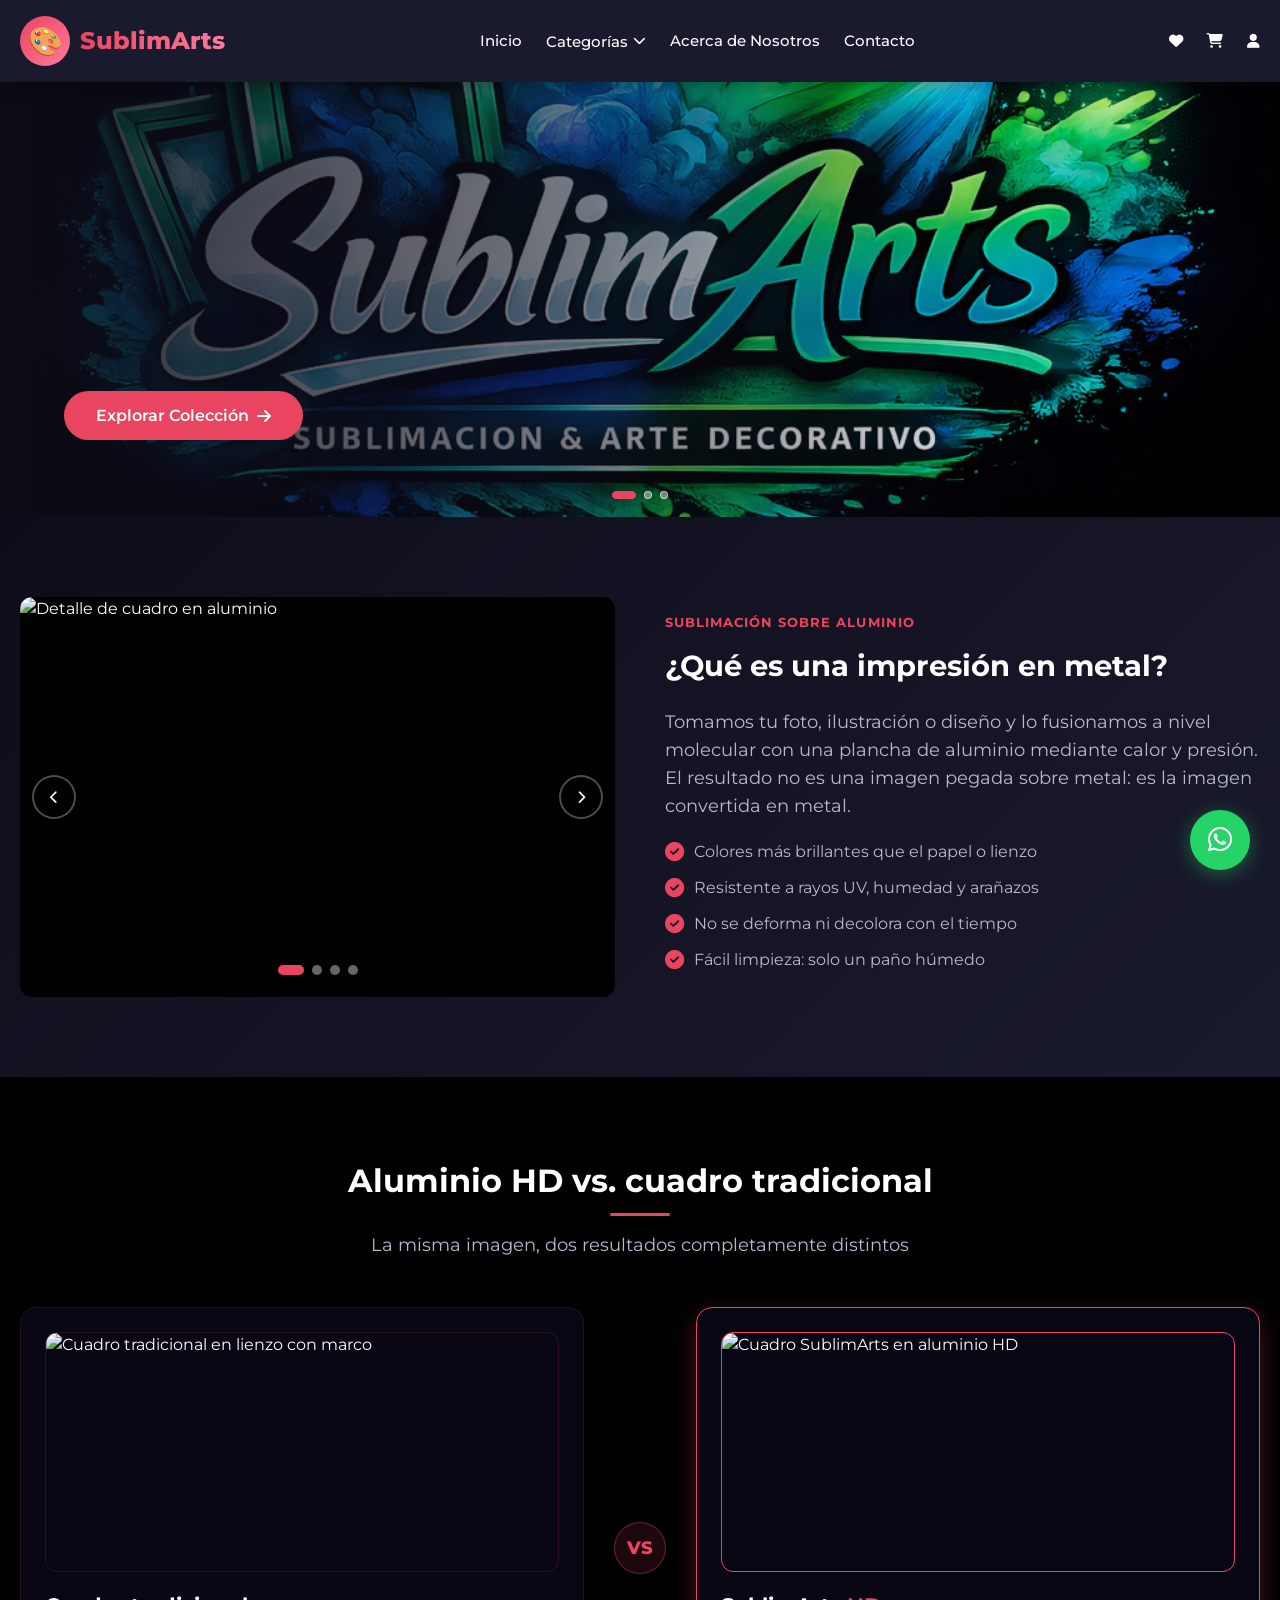
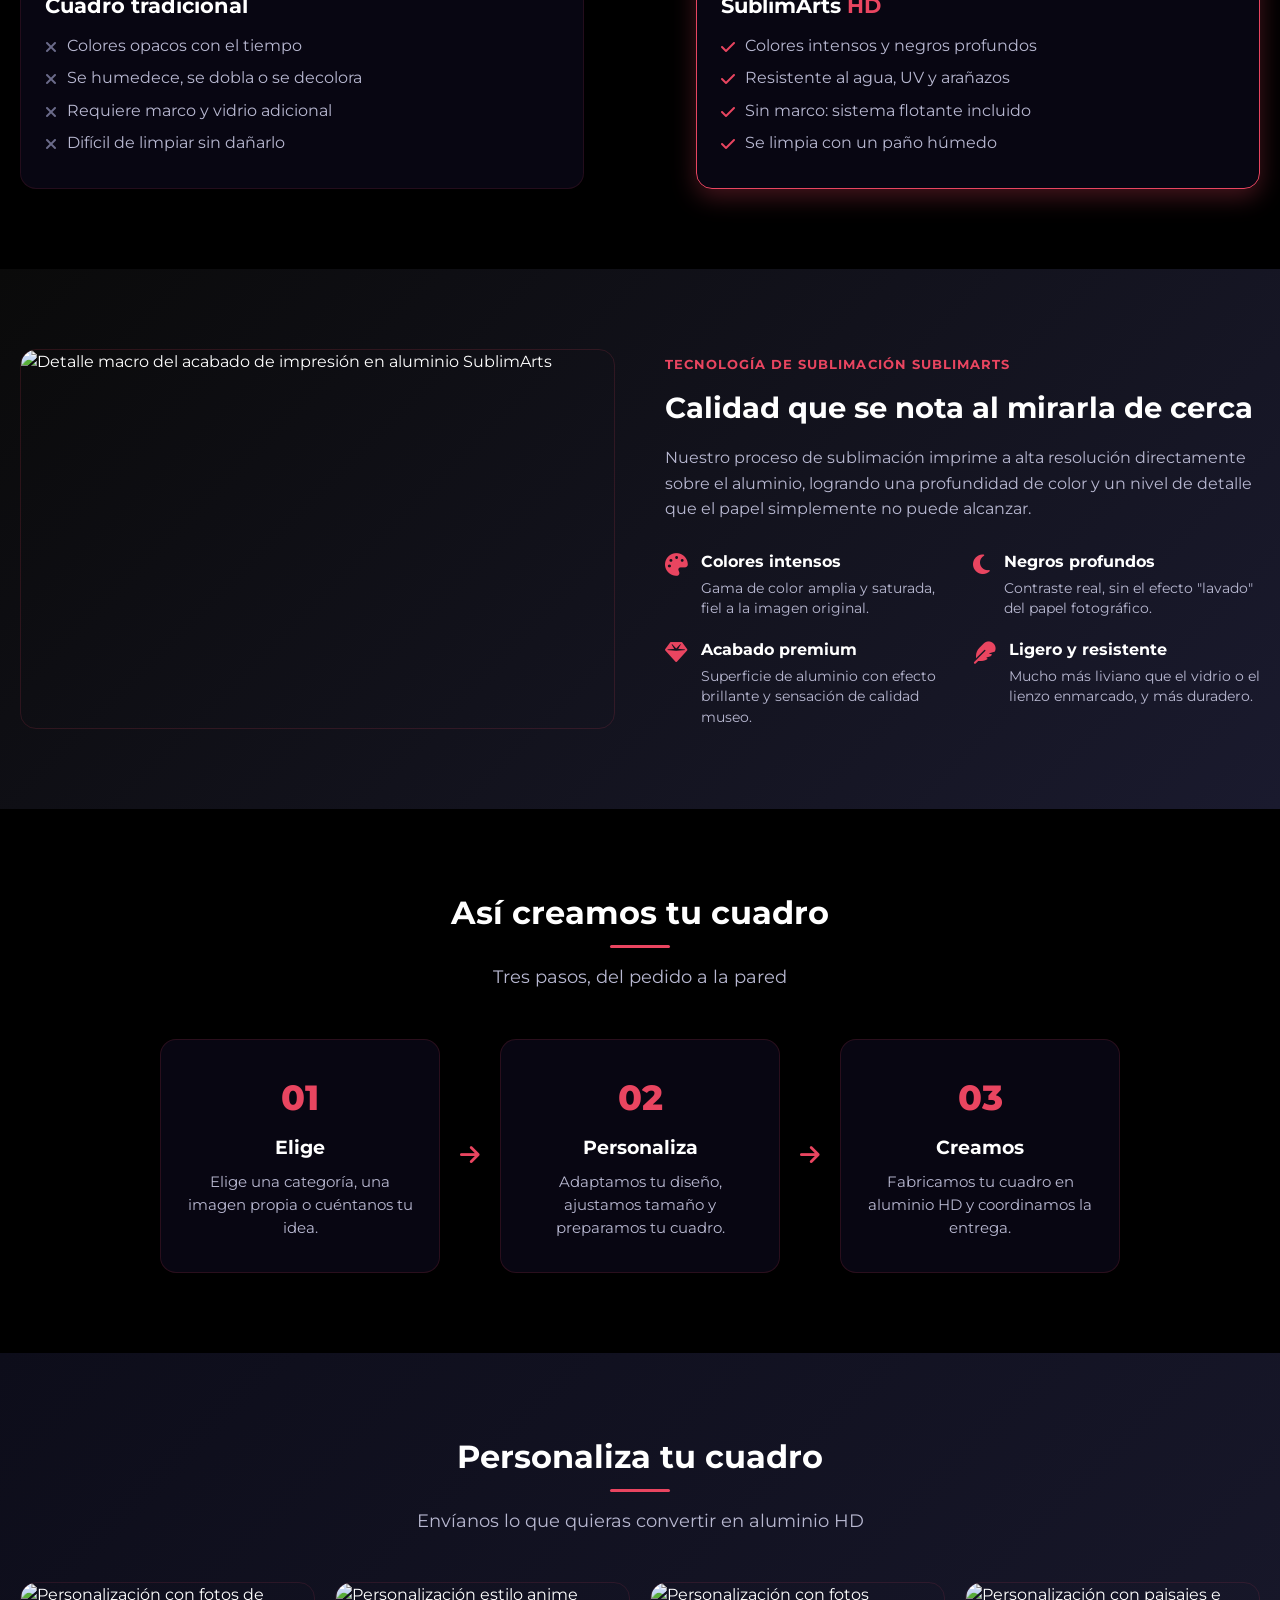
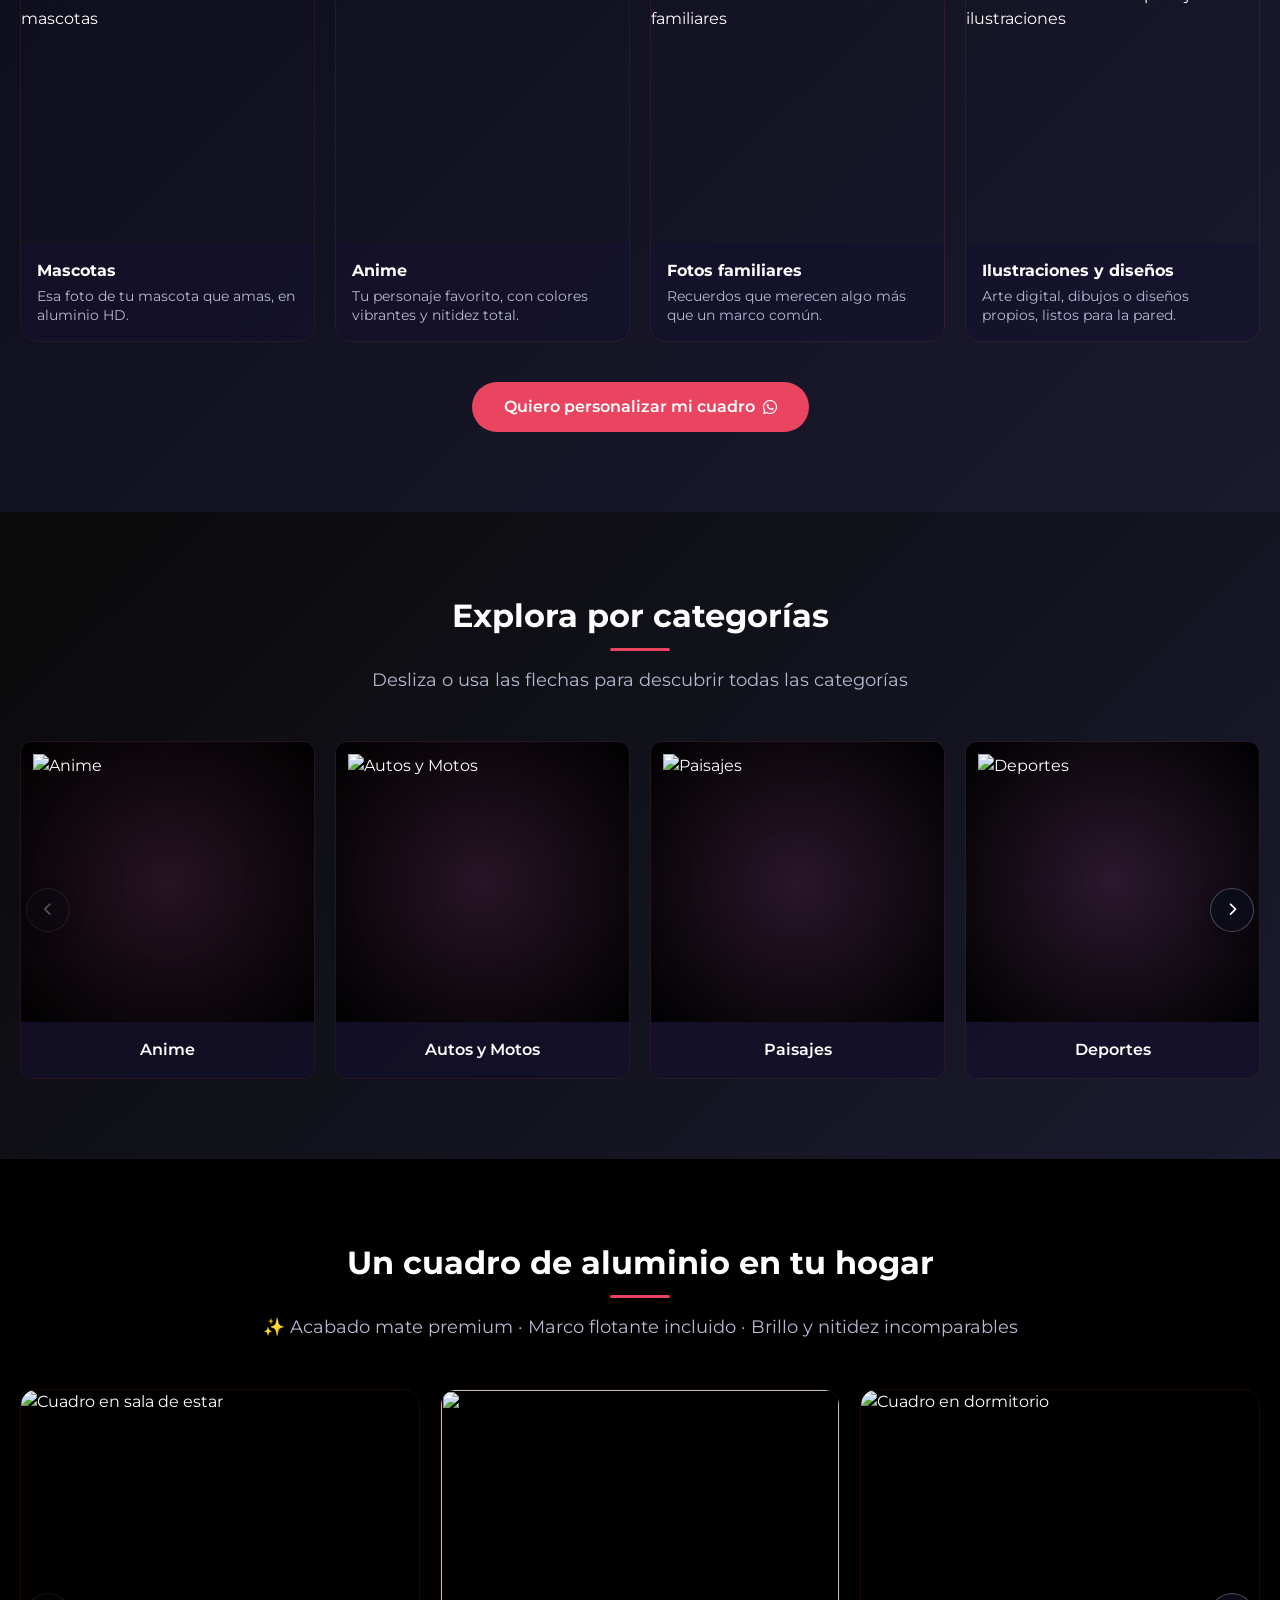
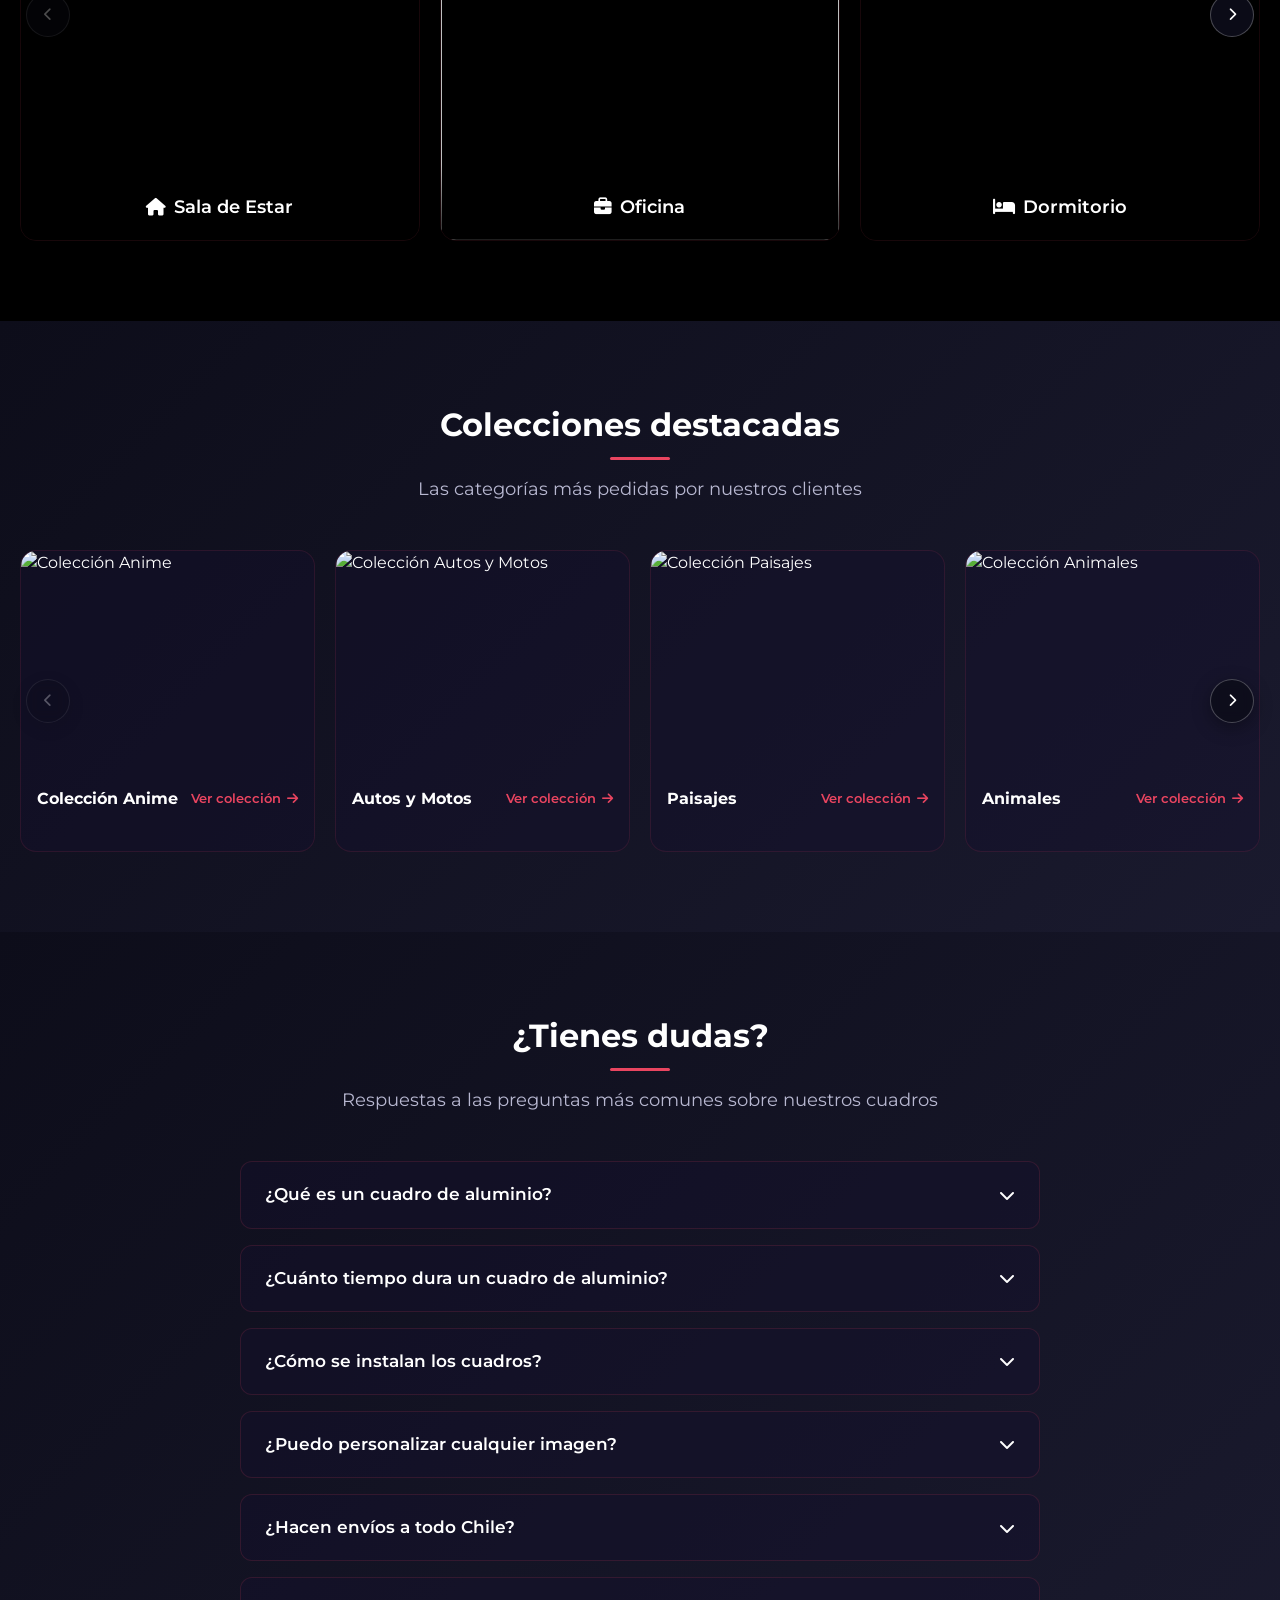
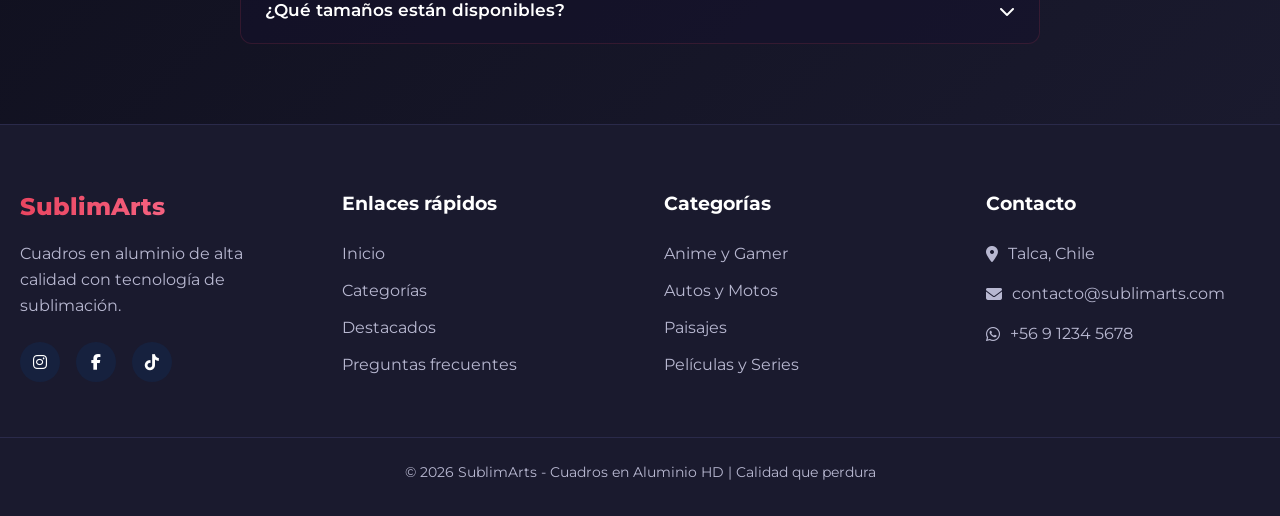
==== commit 3690bd86: "13 de agosto" ====
--- a/index.html
+++ b/index.html
@@ -114,7 +114,8 @@
     </a>
 
     <!-- =============================================
-         HEADER
+         HEADER (sin cambios de lógica: mismo menú,
+         mismo submenú, mismo botón mobile)
          ============================================= -->
     <header class="header-principal">
         <div class="navegacion">
@@ -173,21 +174,45 @@
     <main id="contenido-principal">
 
         <!-- =============================================
-             BANNER PRINCIPAL — una sola imagen horizontal
-             a todo el ancho, estilo portada de Facebook.
-             Reemplaza el src por tu imagen horizontal
-             (recomendado: mínimo 1600x500px).
-             ============================================= -->
-        <section class="banner-principal" id="inicio">
-            <div class="banner-imagen-contenedor">
-                <img src="ChatGPT Image 11 mar 2026, 02_12_48 a.m..png"
-                     alt="Cuadros en aluminio HD de SublimArts"
-                     class="banner-imagen"
-                     width="1600"
-                     height="500"
-                     loading="eager"
-                     fetchpriority="high">
-                <div class="banner-overlay" aria-hidden="true"></div>
+             1. HERO / PORTADA
+             Carrusel de imágenes de fondo (tipo Metaleks):
+             las fotos rotan automáticamente con fundido
+             suave, el texto/CTA queda fijo encima. Agrega
+             o quita <div class="hero-slide"> según cuántas
+             fotos quieras rotar; el JS (HeroCarrusel) se
+             adapta solo a la cantidad de slides que haya.
+             Reemplaza el src de cada <img> por tu foto.
+             ============================================= -->
+        <section class="banner-principal hero-carrusel" id="inicio" aria-roledescription="carrusel" aria-label="Portada SublimArts">
+            <div class="hero-slides" id="heroSlides">
+                <div class="hero-slide activo">
+                    <img src="ChatGPT Image 11 mar 2026, 02_12_48 a.m..png"
+                         alt="Cuadros en aluminio HD de SublimArts"
+                         class="banner-imagen"
+                         width="1600"
+                         height="500"
+                         loading="eager"
+                         fetchpriority="high">
+                    <div class="banner-overlay" aria-hidden="true"></div>
+                </div>
+                <div class="hero-slide">
+                    <img src="https://img.staticdj.com/5ae96c04b95b842e2a28bd1bc6c3621d.webp"
+                         alt="Cuadro en aluminio HD — ambiente 2"
+                         class="banner-imagen"
+                         width="1600"
+                         height="500"
+                         loading="lazy">
+                    <div class="banner-overlay" aria-hidden="true"></div>
+                </div>
+                <div class="hero-slide">
+                    <img src="https://img.staticdj.com/72b77f6941f705043299461bdba0d130.webp"
+                         alt="Cuadro en aluminio HD — ambiente 3"
+                         class="banner-imagen"
+                         width="1600"
+                         height="500"
+                         loading="lazy">
+                    <div class="banner-overlay" aria-hidden="true"></div>
+                </div>
             </div>
 
             <div class="banner-contenido">
@@ -204,25 +229,24 @@
                     </a>
                 </div>
             </div>
-        </section>
-
-        <!-- =============================================
-             SECCIÓN INFO - CARRUSEL
-             ============================================= -->
-        <section class="seccion-info" id="info">
+
+            <div class="hero-indicadores" id="heroIndicadores">
+                <button class="hero-indicador activo" type="button" aria-label="Imagen 1 de portada"></button>
+                <button class="hero-indicador" type="button" aria-label="Imagen 2 de portada"></button>
+                <button class="hero-indicador" type="button" aria-label="Imagen 3 de portada"></button>
+            </div>
+        </section>
+
+        <!-- =============================================
+             2. ¿QUÉ ES UNA IMPRESIÓN EN METAL?
+             (antes "seccion-info": mismo carrusel de
+             imágenes, mismo componente CarruselInfo,
+             texto reescrito para esta nueva narrativa)
+             ============================================= -->
+        <section class="seccion-que-es" id="que-es">
             <div class="contenedor-seccion">
                 <div class="info-grid">
-                    <div class="info-contenido">
-                        <h2>✨ ¿Qué son los cuadros de aluminio?</h2>
-                        <p>Los cuadros de aluminio son una técnica de impresión de última generación donde la tinta se sublima directamente sobre una plancha de aluminio de alta calidad.</p>
-                        <ul class="info-lista">
-                            <li><i class="fas fa-check-circle" aria-hidden="true"></i> Colores más brillantes que el papel o lienzo</li>
-                            <li><i class="fas fa-check-circle" aria-hidden="true"></i> Resistente a rayos UV, humedad y arañazos</li>
-                            <li><i class="fas fa-check-circle" aria-hidden="true"></i> No se deforma ni decolora con el tiempo</li>
-                            <li><i class="fas fa-check-circle" aria-hidden="true"></i> Fácil limpieza: solo un paño húmedo</li>
-                        </ul>
-                    </div>
-                    <div class="info-imagen info-carrusel" id="infoCarrusel" aria-label="Galería de cuadros" tabindex="0">
+                    <div class="info-imagen info-carrusel reveal" id="infoCarrusel" aria-label="Galería de cuadros" tabindex="0">
                         <div class="info-carrusel-pista">
                             <figure class="info-slide activo">
                                 <img src="https://scontent.fscl38-1.fna.fbcdn.net/v/t39.30808-6/763847788_122126447745207747_6056750299802978879_n.jpg?stp=dst-jpg_tt6&cstp=mx1086x1448&ctp=s1086x1448&_nc_cat=101&ccb=1-7&_nc_sid=127cfc&_nc_eui2=AeFVCeAsckEQegR5vGExVpTY7RulKzX0cwftG6UrNfRzB3xhhuXbvj-rxCIEgw9PfjIF9QvmkUPAVjhlTpeuD77w&_nc_ohc=DuvdEkGk2mcQ7kNvwFMLKQT&_nc_oc=AdpkncBfbRH4sPvBJJAgeFnpDix07vdJYxiIyihop3R8tj02heX9Xl15MIbe_JVusQM&_nc_zt=23&_nc_ht=scontent.fscl38-1.fna&_nc_gid=BbBQ2iZQnpPaXk1E-74yzw&_nc_ss=7b2a8&oh=00_AQHblSXZdoNQJ_qCcj_Rr3W37K48cxLMUdgs71KI4ASAnA&oe=6A7B5056" alt="Detalle de cuadro en aluminio" loading="lazy" width="600" height="450">
@@ -250,88 +274,303 @@
                             <button class="info-indicador" type="button" aria-label="Imagen 4"></button>
                         </div>
                     </div>
-                </div>
-            </div>
-        </section>
-
-        <!-- =============================================
-             SECCIÓN BENEFICIOS - CARRUSEL DE VIDEOS
-             ============================================= -->
-        <section class="seccion-beneficios" id="beneficios">
+                    <div class="info-contenido reveal">
+                        <span class="eyebrow">Sublimación sobre aluminio</span>
+                        <h2>¿Qué es una impresión en metal?</h2>
+                        <p>Tomamos tu foto, ilustración o diseño y lo fusionamos a nivel molecular con una plancha de aluminio mediante calor y presión. El resultado no es una imagen pegada sobre metal: es la imagen convertida en metal.</p>
+                        <ul class="info-lista">
+                            <li><i class="fas fa-check-circle" aria-hidden="true"></i> Colores más brillantes que el papel o lienzo</li>
+                            <li><i class="fas fa-check-circle" aria-hidden="true"></i> Resistente a rayos UV, humedad y arañazos</li>
+                            <li><i class="fas fa-check-circle" aria-hidden="true"></i> No se deforma ni decolora con el tiempo</li>
+                            <li><i class="fas fa-check-circle" aria-hidden="true"></i> Fácil limpieza: solo un paño húmedo</li>
+                        </ul>
+                    </div>
+                </div>
+            </div>
+        </section>
+
+        <!-- =============================================
+             3. IMPRESIÓN HD EN ALUMINIO VS CUADRO TRADICIONAL
+             Nueva sección. Desktop: dos columnas lado a
+             lado. Mobile: scroll horizontal con snap
+             (sin flechas, dos tarjetas para comparar).
+             ============================================= -->
+        <section class="seccion-comparacion" id="comparacion">
             <div class="contenedor-seccion">
-                <h2 class="titulo-seccion">Beneficios exclusivos en video</h2>
-                <p class="subtitulo-seccion">Descubre por qué nuestros cuadros son únicos</p>
-
-                <div class="carrusel-contenedor" id="beneficiosCarrusel" aria-label="Videos de beneficios">
-                    <button class="carrusel-flecha carrusel-flecha-anterior" type="button" aria-label="Video anterior">
+                <h2 class="titulo-seccion reveal">Aluminio HD vs. cuadro tradicional</h2>
+                <p class="subtitulo-seccion reveal">La misma imagen, dos resultados completamente distintos</p>
+
+                <div class="comparacion-pista">
+                    <article class="comparacion-columna reveal">
+                        <img src="https://scontent.fscl38-1.fna.fbcdn.net/v/t39.30808-6/762903647_122125711569207747_8710643725869592405_n.jpg?stp=dst-jpg_tt6&cstp=mx1024x1536&ctp=s1024x1536&_nc_cat=108&ccb=1-7&_nc_sid=f727a1&_nc_eui2=AeEr0ilGvGwnUadEjcblVCuj89-Xaivk5i_z35dqK-TmL8xMhrLyaL3qRFc1z9l3_1nQJLXc_JLTCuR8GfX_RI6C&_nc_ohc=vdb4_yWjtBIQ7kNvwGE78aT&_nc_oc=AdoVHWPYiUX2pn0qt_tV-ZMZ1M0diYCkrnWgocJFHwdZfmF6hdZgzJN9fXhRq85iuAI&_nc_zt=23&_nc_ht=scontent.fscl38-1.fna&_nc_gid=cXhIPMja7-Uf-N-Xjm4WQQ&_nc_ss=7b2a8&oh=00_AQEpsjo8GpJ14FSd2ZA0WHSoqluST9bQcXiLHsg5ANgigA&oe=6A836B3A"
+                             alt="Cuadro tradicional en lienzo con marco"
+                             class="comparacion-imagen"
+                             loading="lazy"
+                             width="600"
+                             height="450">
+                        <h3>Cuadro tradicional</h3>
+                        <ul class="comparacion-lista">
+                            <li><i class="fas fa-times" aria-hidden="true"></i> Colores opacos con el tiempo</li>
+                            <li><i class="fas fa-times" aria-hidden="true"></i> Se humedece, se dobla o se decolora</li>
+                            <li><i class="fas fa-times" aria-hidden="true"></i> Requiere marco y vidrio adicional</li>
+                            <li><i class="fas fa-times" aria-hidden="true"></i> Difícil de limpiar sin dañarlo</li>
+                        </ul>
+                    </article>
+
+                    <div class="comparacion-vs" aria-hidden="true">VS</div>
+
+                    <article class="comparacion-columna comparacion-destacada reveal">
+                        <img src="https://img.staticdj.com/9072e660aa3ef09dac89c14533b54c4e_820x.jpg"
+                             alt="Cuadro SublimArts en aluminio HD"
+                             class="comparacion-imagen comparacion-imagen-destacada"
+                             loading="lazy"
+                             width="600"
+                             height="450">
+                        <h3>SublimArts <span class="texto-destacado">HD</span></h3>
+                        <ul class="comparacion-lista comparacion-lista-check">
+                            <li><i class="fas fa-check" aria-hidden="true"></i> Colores intensos y negros profundos</li>
+                            <li><i class="fas fa-check" aria-hidden="true"></i> Resistente al agua, UV y arañazos</li>
+                            <li><i class="fas fa-check" aria-hidden="true"></i> Sin marco: sistema flotante incluido</li>
+                            <li><i class="fas fa-check" aria-hidden="true"></i> Se limpia con un paño húmedo</li>
+                        </ul>
+                    </article>
+                </div>
+            </div>
+        </section>
+
+        <!-- =============================================
+             4. CALIDAD SUBLIMARTS
+             (equivalente a "Metaleks-S.HD", con nombre e
+             identidad propios de SublimArts)
+             ============================================= -->
+        <section class="seccion-calidad" id="calidad">
+            <div class="contenedor-seccion">
+                <div class="calidad-grid">
+                    <div class="calidad-imagen reveal">
+                        <img src="https://scontent.fscl38-1.fna.fbcdn.net/v/t39.30808-6/759881141_122125703937207747_502237452515736417_n.jpg?stp=dst-jpg_tt6&cstp=mx1122x1402&ctp=s1122x1402&_nc_cat=105&ccb=1-7&_nc_sid=127cfc&_nc_eui2=AeFaGZ5Yyoo4U2blFBPs75G6CqvO4fPiZ9QKq87h8-Jn1F-VL4MzbcUcwOFGRP7lE3x6bMBNw_SKeQY9l9nCAeu7&_nc_ohc=2jehoUTgsCQQ7kNvwF1Jhcx&_nc_oc=AdoL-kjgxHS5O-nolYL-zlvKgOTBfMZ5FZbd0E018xak2Q8t2DIuPJWR-KQaISWl8Hw&_nc_zt=23&_nc_ht=scontent.fscl38-1.fna&_nc_gid=nJtmaopKVMa7MkN4iiAV4Q&_nc_ss=7b2a8&oh=00_AQEbb-4FJ_SKW1EdrIn8tsMjm3BKH29RzRH1_mAhKQsfXQ&oe=6A83538E"
+                             alt="Detalle macro del acabado de impresión en aluminio SublimArts"
+                             class="calidad-foto"
+                             loading="lazy"
+                             width="700"
+                             height="560">
+                    </div>
+                    <div class="calidad-contenido reveal">
+                        <span class="eyebrow">Tecnología de sublimación SublimArts</span>
+                        <h2>Calidad que se nota al mirarla de cerca</h2>
+                        <p>Nuestro proceso de sublimación imprime a alta resolución directamente sobre el aluminio, logrando una profundidad de color y un nivel de detalle que el papel simplemente no puede alcanzar.</p>
+                        <div class="calidad-caracteristicas">
+                            <div class="calidad-item">
+                                <i class="fas fa-palette" aria-hidden="true"></i>
+                                <div>
+                                    <h4>Colores intensos</h4>
+                                    <p>Gama de color amplia y saturada, fiel a la imagen original.</p>
+                                </div>
+                            </div>
+                            <div class="calidad-item">
+                                <i class="fas fa-moon" aria-hidden="true"></i>
+                                <div>
+                                    <h4>Negros profundos</h4>
+                                    <p>Contraste real, sin el efecto "lavado" del papel fotográfico.</p>
+                                </div>
+                            </div>
+                            <div class="calidad-item">
+                                <i class="fas fa-gem" aria-hidden="true"></i>
+                                <div>
+                                    <h4>Acabado premium</h4>
+                                    <p>Superficie de aluminio con efecto brillante y sensación de calidad museo.</p>
+                                </div>
+                            </div>
+                            <div class="calidad-item">
+                                <i class="fas fa-feather" aria-hidden="true"></i>
+                                <div>
+                                    <h4>Ligero y resistente</h4>
+                                    <p>Mucho más liviano que el vidrio o el lienzo enmarcado, y más duradero.</p>
+                                </div>
+                            </div>
+                        </div>
+                    </div>
+                </div>
+            </div>
+        </section>
+
+        <!-- =============================================
+             5. PROCESO — 3 PASOS
+             Desktop: fila horizontal con conectores.
+             Mobile: scroll-snap horizontal (swipe).
+             ============================================= -->
+        <section class="seccion-proceso" id="proceso">
+            <div class="contenedor-seccion">
+                <h2 class="titulo-seccion reveal">Así creamos tu cuadro</h2>
+                <p class="subtitulo-seccion reveal">Tres pasos, del pedido a la pared</p>
+
+                <div class="proceso-pista">
+                    <article class="paso-item reveal">
+                        <span class="paso-numero">01</span>
+                        <h3>Elige</h3>
+                        <p>Elige una categoría, una imagen propia o cuéntanos tu idea.</p>
+                    </article>
+                    <div class="paso-conector" aria-hidden="true"><i class="fas fa-arrow-right"></i></div>
+                    <article class="paso-item reveal">
+                        <span class="paso-numero">02</span>
+                        <h3>Personaliza</h3>
+                        <p>Adaptamos tu diseño, ajustamos tamaño y preparamos tu cuadro.</p>
+                    </article>
+                    <div class="paso-conector" aria-hidden="true"><i class="fas fa-arrow-right"></i></div>
+                    <article class="paso-item reveal">
+                        <span class="paso-numero">03</span>
+                        <h3>Creamos</h3>
+                        <p>Fabricamos tu cuadro en aluminio HD y coordinamos la entrega.</p>
+                    </article>
+                </div>
+            </div>
+        </section>
+
+        <!-- =============================================
+             6. PERSONALIZA TU CUADRO
+             Tarjetas con imágenes reales del proyecto.
+             Mobile: scroll-snap horizontal (swipe).
+             ============================================= -->
+        <section class="seccion-personaliza" id="personaliza">
+            <div class="contenedor-seccion">
+                <h2 class="titulo-seccion reveal">Personaliza tu cuadro</h2>
+                <p class="subtitulo-seccion reveal">Envíanos lo que quieras convertir en aluminio HD</p>
+
+                <div class="personaliza-pista">
+                    <article class="personaliza-card reveal">
+                        <img src="https://i.pinimg.com/1200x/d8/df/11/d8df1112437e89c83165c2d675b9d8c5.jpg" alt="Personalización con fotos de mascotas" loading="lazy" width="500" height="500">
+                        <div class="personaliza-texto">
+                            <h3>Mascotas</h3>
+                            <p>Esa foto de tu mascota que amas, en aluminio HD.</p>
+                        </div>
+                    </article>
+                    <article class="personaliza-card reveal">
+                        <img src="https://scontent.fscl38-1.fna.fbcdn.net/v/t39.30808-6/759835425_122125703115207747_9129068180261325087_n.jpg?stp=dst-jpg_tt6&cstp=mx1086x1448&ctp=s1086x1448&_nc_cat=107&ccb=1-7&_nc_sid=127cfc&_nc_eui2=AeGOuVgf1nBkfYB8VqVHE-dPBtPZrF0bg_UG09msXRuD9XZ_QOP0AcXLqmiamJ9-DSaYW9wEc-pmZuNiXhTgAAHE&_nc_ohc=Vgvxn9OAdh8Q7kNvwGY4b0g&_nc_oc=AdrBnXC3KW9OpAUqWwXBfTTEYBUuRUfA2OL0wDYtL70Tkr87nIf1aDIOBq5RtOOUEr8&_nc_zt=23&_nc_ht=scontent.fscl38-1.fna&_nc_gid=OTo8HiNZ_jMVHfUNtKAjTA&_nc_ss=7b2a8&oh=00_AQHeawBw1pFh4vBLzbJ2tHUhzPnhxDvYbqNikC7N_PvzoA&oe=6A7B6798" alt="Personalización estilo anime" loading="lazy" width="500" height="500">
+                        <div class="personaliza-texto">
+                            <h3>Anime</h3>
+                            <p>Tu personaje favorito, con colores vibrantes y nitidez total.</p>
+                        </div>
+                    </article>
+                    <article class="personaliza-card reveal">
+                        <img src="https://i.pinimg.com/736x/b8/6b/fc/b86bfc8cbfa40c7afd9827fd2abfea9e.jpg" alt="Personalización con fotos familiares" loading="lazy" width="500" height="500">
+                        <div class="personaliza-texto">
+                            <h3>Fotos familiares</h3>
+                            <p>Recuerdos que merecen algo más que un marco común.</p>
+                        </div>
+                    </article>
+                    <article class="personaliza-card reveal">
+                        <img src="https://i.pinimg.com/736x/b8/a0/aa/b8a0aaa387d28ca0d0b6edd9dda6ca9b.jpg" alt="Personalización con paisajes e ilustraciones" loading="lazy" width="500" height="500">
+                        <div class="personaliza-texto">
+                            <h3>Ilustraciones y diseños</h3>
+                            <p>Arte digital, dibujos o diseños propios, listos para la pared.</p>
+                        </div>
+                    </article>
+                </div>
+
+                <div class="personaliza-cta reveal">
+                    <a href="https://wa.me/56912345678?text=Hola%20SublimArts,%20quiero%20personalizar%20mi%20cuadro" class="boton-banner" target="_blank" rel="noopener noreferrer">
+                        Quiero personalizar mi cuadro <i class="fab fa-whatsapp" aria-hidden="true"></i>
+                    </a>
+                </div>
+            </div>
+        </section>
+
+        <!-- =============================================
+             7. CATEGORÍAS SUBLIMARTS
+             Antes era un grid vertical de 12 tarjetas.
+             Ahora es una "ventana" horizontal de 4
+             categorías con flechas (desktop) y swipe
+             (mobile), usando el mismo motor Carrusel.
+             Las 10 categorías/12 tarjetas actuales se
+             mantienen exactamente igual.
+             ============================================= -->
+        <section class="seccion-categorias" id="categorias">
+            <div class="contenedor-seccion">
+                <h2 class="titulo-seccion reveal">Explora por categorías</h2>
+                <p class="subtitulo-seccion reveal">Desliza o usa las flechas para descubrir todas las categorías</p>
+
+                <div class="carrusel-contenedor" id="categoriasCarrusel" aria-label="Categorías de SublimArts">
+                    <button class="carrusel-flecha carrusel-flecha-anterior" type="button" aria-label="Categoría anterior">
                         <i class="fas fa-chevron-left" aria-hidden="true"></i>
                     </button>
 
                     <div class="carrusel-vista">
-                        <div class="carrusel-pista" id="beneficiosPista">
-                            <article class="carrusel-slide">
-                                <div class="video-wrapper">
-                                    <iframe src="https://www.youtube.com/embed/za5xoOvhcgs" title="Proceso de sublimación profesional" loading="lazy" allow="accelerometer; autoplay; clipboard-write; encrypted-media; gyroscope; picture-in-picture; web-share" referrerpolicy="strict-origin-when-cross-origin" allowfullscreen></iframe>
-                                </div>
-                                <div class="video-info">
-                                    <h3>Proceso de sublimación</h3>
-                                    <p>Técnica profesional para máxima calidad</p>
-                                </div>
-                            </article>
-
-                            <article class="carrusel-slide">
-                                <div class="video-wrapper">
-                                    <iframe src="https://www.youtube.com/embed/xtb7TspmMFo" title="Durabilidad y resistencia" loading="lazy" allow="accelerometer; autoplay; clipboard-write; encrypted-media; gyroscope; picture-in-picture; web-share" referrerpolicy="strict-origin-when-cross-origin" allowfullscreen></iframe>
-                                </div>
-                                <div class="video-info">
-                                    <h3>Durabilidad extrema</h3>
-                                    <p>Resiste golpes, humedad y rayos UV</p>
-                                </div>
-                            </article>
-
-                            <article class="carrusel-slide">
-                                <div class="video-wrapper">
-                                    <iframe src="https://www.youtube.com/embed/qlqRMdkfrEU" title="Colores vibrantes Full HD" loading="lazy" allow="accelerometer; autoplay; clipboard-write; encrypted-media; gyroscope; picture-in-picture; web-share" referrerpolicy="strict-origin-when-cross-origin" allowfullscreen></iframe>
-                                </div>
-                                <div class="video-info">
-                                    <h3>Colores vibrantes</h3>
-                                    <p>Nitidez Full HD que dura para siempre</p>
-                                </div>
-                            </article>
-
-                            <article class="carrusel-slide">
-                                <div class="video-wrapper">
-                                    <iframe src="https://www.youtube.com/embed/za5xoOvhcgs" title="Fácil instalación" loading="lazy" allow="accelerometer; autoplay; clipboard-write; encrypted-media; gyroscope; picture-in-picture; web-share" referrerpolicy="strict-origin-when-cross-origin" allowfullscreen></iframe>
-                                </div>
-                                <div class="video-info">
-                                    <h3>Fácil instalación</h3>
-                                    <p>Sistema de montaje incluido</p>
-                                </div>
-                            </article>
-
-                            <article class="carrusel-slide">
-                                <div class="video-wrapper">
-                                    <iframe src="https://www.youtube.com/embed/xtb7TspmMFo" title="Comparativa de materiales" loading="lazy" allow="accelerometer; autoplay; clipboard-write; encrypted-media; gyroscope; picture-in-picture; web-share" referrerpolicy="strict-origin-when-cross-origin" allowfullscreen></iframe>
-                                </div>
-                                <div class="video-info">
-                                    <h3>Comparativa real</h3>
-                                    <p>Aluminio vs lienzo tradicional</p>
-                                </div>
-                            </article>
-
-                            <article class="carrusel-slide">
-                                <div class="video-wrapper">
-                                    <iframe src="https://www.youtube.com/embed/qlqRMdkfrEU" title="Clientes satisfechos" loading="lazy" allow="accelerometer; autoplay; clipboard-write; encrypted-media; gyroscope; picture-in-picture; web-share" referrerpolicy="strict-origin-when-cross-origin" allowfullscreen></iframe>
-                                </div>
-                                <div class="video-info">
-                                    <h3>Testimonios reales</h3>
-                                    <p>Lo que dicen nuestros clientes</p>
-                                </div>
-                            </article>
+                        <div class="carrusel-pista categorias-pista" id="categoriasPista">
+                            <a href="categoria1.html" class="categoria-card">
+                                <div class="categoria-imagen">
+                                    <img src="https://i.pinimg.com/736x/8f/3c/77/8f3c77f32b4a948e7fe6f04c96a6cf3f.jpg" alt="Anime" loading="lazy" width="800" height="600">
+                                </div>
+                                <h3>Anime</h3>
+                            </a>
+                            <a href="autos-motos.html" class="categoria-card">
+                                <div class="categoria-imagen">
+                                    <img src="https://i.pinimg.com/736x/b8/6b/fc/b86bfc8cbfa40c7afd9827fd2abfea9e.jpg" alt="Autos y Motos" loading="lazy" width="800" height="600">
+                                </div>
+                                <h3>Autos y Motos</h3>
+                            </a>
+                            <a href="paisajes-ciudades.html" class="categoria-card">
+                                <div class="categoria-imagen">
+                                    <img src="https://i.pinimg.com/736x/b8/a0/aa/b8a0aaa387d28ca0d0b6edd9dda6ca9b.jpg" alt="Paisajes" loading="lazy" width="800" height="600">
+                                </div>
+                                <h3>Paisajes</h3>
+                            </a>
+                            <a href="deportes-animales.html" class="categoria-card">
+                                <div class="categoria-imagen">
+                                    <img src="https://i.pinimg.com/736x/04/6a/a5/046aa53da9ce9f35835c65fee520f68b.jpg" alt="Deportes" loading="lazy" width="800" height="600">
+                                </div>
+                                <h3>Deportes</h3>
+                            </a>
+                            <a href="deportes-animales.html" class="categoria-card">
+                                <div class="categoria-imagen">
+                                    <img src="https://i.pinimg.com/1200x/d8/df/11/d8df1112437e89c83165c2d675b9d8c5.jpg" alt="Animales" loading="lazy" width="800" height="600">
+                                </div>
+                                <h3>Animales</h3>
+                            </a>
+                            <a href="peliculas-series.html" class="categoria-card">
+                                <div class="categoria-imagen">
+                                    <img src="https://i.pinimg.com/1200x/28/82/8c/28828cba6f634d91322d9986e2f198dd.jpg" alt="Películas y Series" loading="lazy" width="800" height="600">
+                                </div>
+                                <h3>Películas y Series</h3>
+                            </a>
+                            <a href="categoria1.html" class="categoria-card">
+                                <div class="categoria-imagen">
+                                    <img src="https://i.pinimg.com/1200x/3f/24/26/3f242682439a8d1e23f316d84d76efff.jpg" alt="Gamer" loading="lazy" width="800" height="600">
+                                </div>
+                                <h3>Gamer</h3>
+                            </a>
+                            <a href="retratos-personalizados.html" class="categoria-card">
+                                <div class="categoria-imagen">
+                                    <img src="https://i.pinimg.com/736x/b8/6b/fc/b86bfc8cbfa40c7afd9827fd2abfea9e.jpg" alt="Retratos" loading="lazy" width="800" height="600">
+                                </div>
+                                <h3>Retratos</h3>
+                            </a>
+                            <a href="autos-motos.html" class="categoria-card">
+                                <div class="categoria-imagen">
+                                    <img src="https://i.pinimg.com/1200x/40/1f/ed/401fedd3c70d5da786e7ca358b6a7092.jpg" alt="Motos" loading="lazy" width="800" height="600">
+                                </div>
+                                <h3>Motos</h3>
+                            </a>
+                            <a href="paisajes-ciudades.html" class="categoria-card">
+                                <div class="categoria-imagen">
+                                    <img src="https://i.pinimg.com/736x/79/76/3f/79763f84c8476a5ac0aae0946a660f3d.jpg" alt="Ciudades" loading="lazy" width="800" height="600">
+                                </div>
+                                <h3>Ciudades</h3>
+                            </a>
+                            <a href="religion-espiritualidad.html" class="categoria-card">
+                                <div class="categoria-imagen">
+                                    <img src="https://i.pinimg.com/1200x/e4/f6/2c/e4f62ce0dcd5652d870cd8007b2b6e43.jpg" alt="Religión" loading="lazy" width="800" height="600">
+                                </div>
+                                <h3>Religión</h3>
+                            </a>
+                            <a href="paisajes-ciudades.html" class="categoria-card">
+                                <div class="categoria-imagen">
+                                    <img src="https://i.pinimg.com/736x/1c/c7/e7/1cc7e720d21d6f40227dee7503959522.jpg" alt="Paisajes Urbanos" loading="lazy" width="800" height="600">
+                                </div>
+                                <h3>Paisajes Urbanos</h3>
+                            </a>
                         </div>
                     </div>
 
-                    <button class="carrusel-flecha carrusel-flecha-siguiente" type="button" aria-label="Video siguiente">
+                    <button class="carrusel-flecha carrusel-flecha-siguiente" type="button" aria-label="Categoría siguiente">
                         <i class="fas fa-chevron-right" aria-hidden="true"></i>
                     </button>
                 </div>
@@ -339,180 +578,14 @@
         </section>
 
         <!-- =============================================
-             SECCIÓN CATEGORÍAS
-             ============================================= -->
-        <section class="seccion-categorias" id="categorias">
-            <div class="contenedor-seccion">
-                <h2 class="titulo-seccion">Explora por categorías</h2>
-                <p class="subtitulo-seccion">Haz clic en cualquier imagen para ver todos los cuadros</p>
-                <div class="categorias-grid">
-                    <a href="categoria1.html" class="categoria-card">
-                        <div class="categoria-imagen">
-                            <img src="https://i.pinimg.com/736x/8f/3c/77/8f3c77f32b4a948e7fe6f04c96a6cf3f.jpg" alt="Anime" loading="lazy" width="800" height="600">
-                        </div>
-                        <h3>Anime</h3>
-                    </a>
-                    <a href="autos-motos.html" class="categoria-card">
-                        <div class="categoria-imagen">
-                            <img src="https://i.pinimg.com/736x/b8/6b/fc/b86bfc8cbfa40c7afd9827fd2abfea9e.jpg" alt="Autos y Motos" loading="lazy" width="800" height="600">
-                        </div>
-                        <h3>Autos y Motos</h3>
-                    </a>
-                    <a href="paisajes-ciudades.html" class="categoria-card">
-                        <div class="categoria-imagen">
-                            <img src="https://i.pinimg.com/736x/b8/a0/aa/b8a0aaa387d28ca0d0b6edd9dda6ca9b.jpg" alt="Paisajes" loading="lazy" width="800" height="600">
-                        </div>
-                        <h3>Paisajes</h3>
-                    </a>
-                    <a href="deportes-animales.html" class="categoria-card">
-                        <div class="categoria-imagen">
-                            <img src="https://i.pinimg.com/736x/04/6a/a5/046aa53da9ce9f35835c65fee520f68b.jpg" alt="Deportes" loading="lazy" width="800" height="600">
-                        </div>
-                        <h3>Deportes</h3>
-                    </a>
-                    <a href="deportes-animales.html" class="categoria-card">
-                        <div class="categoria-imagen">
-                            <img src="https://i.pinimg.com/1200x/d8/df/11/d8df1112437e89c83165c2d675b9d8c5.jpg" alt="Animales" loading="lazy" width="800" height="600">
-                        </div>
-                        <h3>Animales</h3>
-                    </a>
-                    <a href="peliculas-series.html" class="categoria-card">
-                        <div class="categoria-imagen">
-                            <img src="https://i.pinimg.com/1200x/28/82/8c/28828cba6f634d91322d9986e2f198dd.jpg" alt="Películas y Series" loading="lazy" width="800" height="600">
-                        </div>
-                        <h3>Películas y Series</h3>
-                    </a>
-                    <a href="categoria1.html" class="categoria-card">
-                        <div class="categoria-imagen">
-                            <img src="https://i.pinimg.com/1200x/3f/24/26/3f242682439a8d1e23f316d84d76efff.jpg" alt="Gamer" loading="lazy" width="800" height="600">
-                        </div>
-                        <h3>Gamer</h3>
-                    </a>
-                    <a href="retratos-personalizados.html" class="categoria-card">
-                        <div class="categoria-imagen">
-                            <img src="https://i.pinimg.com/736x/b8/6b/fc/b86bfc8cbfa40c7afd9827fd2abfea9e.jpg" alt="Retratos" loading="lazy" width="800" height="600">
-                        </div>
-                        <h3>Retratos</h3>
-                    </a>
-                    <a href="autos-motos.html" class="categoria-card">
-                        <div class="categoria-imagen">
-                            <img src="https://i.pinimg.com/1200x/40/1f/ed/401fedd3c70d5da786e7ca358b6a7092.jpg" alt="Motos" loading="lazy" width="800" height="600">
-                        </div>
-                        <h3>Motos</h3>
-                    </a>
-                    <a href="paisajes-ciudades.html" class="categoria-card">
-                        <div class="categoria-imagen">
-                            <img src="https://i.pinimg.com/736x/79/76/3f/79763f84c8476a5ac0aae0946a660f3d.jpg" alt="Ciudades" loading="lazy" width="800" height="600">
-                        </div>
-                        <h3>Ciudades</h3>
-                    </a>
-                    <a href="religion-espiritualidad.html" class="categoria-card">
-                        <div class="categoria-imagen">
-                            <img src="https://i.pinimg.com/1200x/e4/f6/2c/e4f62ce0dcd5652d870cd8007b2b6e43.jpg" alt="Religión" loading="lazy" width="800" height="600">
-                        </div>
-                        <h3>Religión</h3>
-                    </a>
-                    <a href="paisajes-ciudades.html" class="categoria-card">
-                        <div class="categoria-imagen">
-                            <img src="https://i.pinimg.com/736x/1c/c7/e7/1cc7e720d21d6f40227dee7503959522.jpg" alt="Paisajes Urbanos" loading="lazy" width="800" height="600">
-                        </div>
-                        <h3>Paisajes Urbanos</h3>
-                    </a>
-                </div>
-            </div>
-        </section>
-
-        <!-- =============================================
-             SECCIÓN VIDEOS - CARRUSEL
-             ============================================= -->
-        <section class="seccion-videos" id="videos">
-            <div class="contenedor-seccion">
-                <h2 class="titulo-seccion">📹 Mira cómo se hacen</h2>
-                <p class="subtitulo-seccion">Descubre el proceso de sublimación y la calidad de nuestros cuadros</p>
-
-                <div class="carrusel-contenedor" id="videosCarrusel" aria-label="Videos del proceso">
-                    <button class="carrusel-flecha carrusel-flecha-anterior" type="button" aria-label="Video anterior">
-                        <i class="fas fa-chevron-left" aria-hidden="true"></i>
-                    </button>
-
-                    <div class="carrusel-vista">
-                        <div class="carrusel-pista" id="videosPista">
-                            <article class="carrusel-slide">
-                                <div class="video-wrapper">
-                                    <iframe src="https://www.youtube.com/embed/za5xoOvhcgs" title="Proceso de sublimación" loading="lazy" allow="accelerometer; autoplay; clipboard-write; encrypted-media; gyroscope; picture-in-picture; web-share" referrerpolicy="strict-origin-when-cross-origin" allowfullscreen></iframe>
-                                </div>
-                                <div class="video-info">
-                                    <h3>✨ Proceso de sublimación</h3>
-                                    <p>Conoce cómo transformamos tus imágenes en obras de arte.</p>
-                                </div>
-                            </article>
-
-                            <article class="carrusel-slide">
-                                <div class="video-wrapper">
-                                    <iframe src="https://www.youtube.com/embed/xtb7TspmMFo" title="Calidad Full HD" loading="lazy" allow="accelerometer; autoplay; clipboard-write; encrypted-media; gyroscope; picture-in-picture; web-share" referrerpolicy="strict-origin-when-cross-origin" allowfullscreen></iframe>
-                                </div>
-                                <div class="video-info">
-                                    <h3>🎨 Calidad Full HD</h3>
-                                    <p>Mira la diferencia entre impresión tradicional y aluminio HD.</p>
-                                </div>
-                            </article>
-
-                            <article class="carrusel-slide">
-                                <div class="video-wrapper">
-                                    <iframe src="https://www.youtube.com/embed/qlqRMdkfrEU" title="Acabados premium" loading="lazy" allow="accelerometer; autoplay; clipboard-write; encrypted-media; gyroscope; picture-in-picture; web-share" referrerpolicy="strict-origin-when-cross-origin" allowfullscreen></iframe>
-                                </div>
-                                <div class="video-info">
-                                    <h3>🖼️ Acabados premium</h3>
-                                    <p>Detalles que marcan la diferencia en cada cuadro.</p>
-                                </div>
-                            </article>
-
-                            <article class="carrusel-slide">
-                                <div class="video-wrapper">
-                                    <iframe src="https://www.youtube.com/embed/za5xoOvhcgs" title="Instalación y cuidados" loading="lazy" allow="accelerometer; autoplay; clipboard-write; encrypted-media; gyroscope; picture-in-picture; web-share" referrerpolicy="strict-origin-when-cross-origin" allowfullscreen></iframe>
-                                </div>
-                                <div class="video-info">
-                                    <h3>🔧 Instalación fácil</h3>
-                                    <p>Sistema de montaje incluido para colgar en minutos.</p>
-                                </div>
-                            </article>
-
-                            <article class="carrusel-slide">
-                                <div class="video-wrapper">
-                                    <iframe src="https://www.youtube.com/embed/xtb7TspmMFo" title="Resistencia y durabilidad" loading="lazy" allow="accelerometer; autoplay; clipboard-write; encrypted-media; gyroscope; picture-in-picture; web-share" referrerpolicy="strict-origin-when-cross-origin" allowfullscreen></iframe>
-                                </div>
-                                <div class="video-info">
-                                    <h3>💪 Resistencia total</h3>
-                                    <p>Contra agua, rayos UV y el paso del tiempo.</p>
-                                </div>
-                            </article>
-
-                            <article class="carrusel-slide">
-                                <div class="video-wrapper">
-                                    <iframe src="https://www.youtube.com/embed/qlqRMdkfrEU" title="Clientes felices" loading="lazy" allow="accelerometer; autoplay; clipboard-write; encrypted-media; gyroscope; picture-in-picture; web-share" referrerpolicy="strict-origin-when-cross-origin" allowfullscreen></iframe>
-                                </div>
-                                <div class="video-info">
-                                    <h3>😍 Clientes felices</h3>
-                                    <p>Resultados reales en hogares de todo Chile.</p>
-                                </div>
-                            </article>
-                        </div>
-                    </div>
-
-                    <button class="carrusel-flecha carrusel-flecha-siguiente" type="button" aria-label="Video siguiente">
-                        <i class="fas fa-chevron-right" aria-hidden="true"></i>
-                    </button>
-                </div>
-            </div>
-        </section>
-
-        <!-- =============================================
-             SECCIÓN CUADRO EN TU MURO - CARRUSEL
+             8. UN CUADRO EN TU MURO
+             (sin cambios: ya funcionaba como la galería
+             de ambientes horizontal que pide el brief)
              ============================================= -->
         <section class="seccion-muro" id="muro">
             <div class="contenedor-seccion">
-                <h2 class="titulo-seccion">Un cuadro de aluminio en tu hogar</h2>
-                <p class="subtitulo-seccion">✨ Acabado mate premium · Marco flotante incluido · Brillo y nitidez incomparables</p>
+                <h2 class="titulo-seccion reveal">Un cuadro de aluminio en tu hogar</h2>
+                <p class="subtitulo-seccion reveal">✨ Acabado mate premium · Marco flotante incluido · Brillo y nitidez incomparables</p>
 
                 <div class="carrusel-contenedor" id="muroCarrusel" aria-label="Galería de ambientes">
                     <button class="carrusel-flecha carrusel-flecha-anterior" type="button" aria-label="Ambiente anterior">
@@ -556,12 +629,99 @@
         </section>
 
         <!-- =============================================
-             SECCIÓN PREGUNTAS FRECUENTES
+             9. COLECCIONES / PRODUCTOS DESTACADOS
+             Nota temporal: reutiliza imágenes y nombres
+             de las categorías existentes como "colección
+             destacada" mientras se define el catálogo de
+             productos con medida y precio (a reemplazar
+             por productos reales cuando estén definidos).
+             ============================================= -->
+        <section class="seccion-destacados" id="destacados">
+            <div class="contenedor-seccion">
+                <h2 class="titulo-seccion reveal">Colecciones destacadas</h2>
+                <p class="subtitulo-seccion reveal">Las categorías más pedidas por nuestros clientes</p>
+
+                <div class="carrusel-contenedor" id="destacadosCarrusel" aria-label="Colecciones destacadas">
+                    <button class="carrusel-flecha carrusel-flecha-anterior" type="button" aria-label="Colección anterior">
+                        <i class="fas fa-chevron-left" aria-hidden="true"></i>
+                    </button>
+
+                    <div class="carrusel-vista">
+                        <div class="carrusel-pista" id="destacadosPista">
+                            <article class="destacado-card">
+                                <a href="categoria1.html">
+                                    <img src="https://i.pinimg.com/736x/8f/3c/77/8f3c77f32b4a948e7fe6f04c96a6cf3f.jpg" alt="Colección Anime" loading="lazy" width="700" height="700">
+                                    <div class="destacado-texto">
+                                        <h3>Colección Anime</h3>
+                                        <span class="destacado-cta">Ver colección <i class="fas fa-arrow-right" aria-hidden="true"></i></span>
+                                    </div>
+                                </a>
+                            </article>
+                            <article class="destacado-card">
+                                <a href="autos-motos.html">
+                                    <img src="https://i.pinimg.com/736x/b8/6b/fc/b86bfc8cbfa40c7afd9827fd2abfea9e.jpg" alt="Colección Autos y Motos" loading="lazy" width="700" height="700">
+                                    <div class="destacado-texto">
+                                        <h3>Autos y Motos</h3>
+                                        <span class="destacado-cta">Ver colección <i class="fas fa-arrow-right" aria-hidden="true"></i></span>
+                                    </div>
+                                </a>
+                            </article>
+                            <article class="destacado-card">
+                                <a href="paisajes-ciudades.html">
+                                    <img src="https://i.pinimg.com/736x/b8/a0/aa/b8a0aaa387d28ca0d0b6edd9dda6ca9b.jpg" alt="Colección Paisajes" loading="lazy" width="700" height="700">
+                                    <div class="destacado-texto">
+                                        <h3>Paisajes</h3>
+                                        <span class="destacado-cta">Ver colección <i class="fas fa-arrow-right" aria-hidden="true"></i></span>
+                                    </div>
+                                </a>
+                            </article>
+                            <article class="destacado-card">
+                                <a href="deportes-animales.html">
+                                    <img src="https://i.pinimg.com/1200x/d8/df/11/d8df1112437e89c83165c2d675b9d8c5.jpg" alt="Colección Animales" loading="lazy" width="700" height="700">
+                                    <div class="destacado-texto">
+                                        <h3>Animales</h3>
+                                        <span class="destacado-cta">Ver colección <i class="fas fa-arrow-right" aria-hidden="true"></i></span>
+                                    </div>
+                                </a>
+                            </article>
+                            <article class="destacado-card">
+                                <a href="peliculas-series.html">
+                                    <img src="https://i.pinimg.com/1200x/28/82/8c/28828cba6f634d91322d9986e2f198dd.jpg" alt="Colección Películas y Series" loading="lazy" width="700" height="700">
+                                    <div class="destacado-texto">
+                                        <h3>Películas y Series</h3>
+                                        <span class="destacado-cta">Ver colección <i class="fas fa-arrow-right" aria-hidden="true"></i></span>
+                                    </div>
+                                </a>
+                            </article>
+                            <article class="destacado-card">
+                                <a href="retratos-personalizados.html">
+                                    <img src="https://i.pinimg.com/736x/b8/6b/fc/b86bfc8cbfa40c7afd9827fd2abfea9e.jpg" alt="Colección Retratos Personalizados" loading="lazy" width="700" height="700">
+                                    <div class="destacado-texto">
+                                        <h3>Retratos Personalizados</h3>
+                                        <span class="destacado-cta">Ver colección <i class="fas fa-arrow-right" aria-hidden="true"></i></span>
+                                    </div>
+                                </a>
+                            </article>
+                        </div>
+                    </div>
+
+                    <button class="carrusel-flecha carrusel-flecha-siguiente" type="button" aria-label="Colección siguiente">
+                        <i class="fas fa-chevron-right" aria-hidden="true"></i>
+                    </button>
+                </div>
+            </div>
+        </section>
+
+        <!-- =============================================
+             PREGUNTAS FRECUENTES
+             (no estaba en la lista de 10 secciones del
+             brief; se conserva al final, antes del
+             footer, por su valor SEO vía FAQPage JSON-LD)
              ============================================= -->
         <section class="seccion-faq" id="faq">
             <div class="contenedor-seccion">
-                <h2 class="titulo-seccion">¿Tienes dudas?</h2>
-                <p class="subtitulo-seccion">Respuestas a las preguntas más comunes sobre nuestros cuadros</p>
+                <h2 class="titulo-seccion reveal">¿Tienes dudas?</h2>
+                <p class="subtitulo-seccion reveal">Respuestas a las preguntas más comunes sobre nuestros cuadros</p>
 
                 <div class="faq-grid">
                     <details class="faq-item">
@@ -630,7 +790,9 @@
     </main>
 
     <!-- =============================================
-         FOOTER
+         FOOTER (sin cambios, solo se actualizó el
+         enlace "Videos" → "Destacados" porque la
+         sección de videos ya no vive en el index)
          ============================================= -->
     <footer class="footer-principal" id="contacto">
         <div class="contenedor-footer">
@@ -648,7 +810,7 @@
                 <ul class="lista-enlaces">
                     <li><a href="#inicio">Inicio</a></li>
                     <li><a href="#categorias">Categorías</a></li>
-                    <li><a href="#videos">Videos</a></li>
+                    <li><a href="#destacados">Destacados</a></li>
                     <li><a href="#faq">Preguntas frecuentes</a></li>
                 </ul>
             </div>
@@ -674,12 +836,6 @@
             <p>&copy; 2026 SublimArts - Cuadros en Aluminio HD | Calidad que perdura</p>
         </div>
     </footer>
-
-    <!-- Un único script: antes había dos (prueba.js +
-         script/index.js) que enganchaban el mismo botón
-         del submenú dos veces. Ese doble-binding causaba
-         que el submenú se abriera y cerrara en el mismo
-         clic. Ahora solo carga este archivo. -->
     <script src="script/index.js" defer></script>
 </body>
 </html>
--- a/css/index.css
+++ b/css/index.css
@@ -1,1707 +1,1594 @@
 /* =============================================
-           VARIABLES CSS GLOBALES
-           ============================================= */
-        :root {
-            --color-primario: #1a1a2e;
-            --color-secundario: #16213e;
-            --color-terciario: #0f3460;
-            --color-destacado: #e94560;
-            --color-whatsapp: #25D366;
-            --color-texto: #ffffff;
-            --color-texto-secundario: #b8b8d1;
-            --color-fondo: #0d0d1a;
-            --color-submenu: #0f0f1f;
-            --sombra-suave: 0 4px 12px rgba(0, 0, 0, 0.3);
-            --sombra-destacada: 0 8px 24px rgba(233, 69, 96, 0.3);
-            --sombra-whatsapp: 0 4px 20px rgba(37, 211, 102, 0.4);
-            --transicion-rapida: all 0.3s ease;
-            --transicion-media: all 0.5s ease;
-        }
-
-        * {
-            margin: 0;
-            padding: 0;
-            box-sizing: border-box;
-        }
-
-        html {
-            scroll-behavior: smooth;
-        }
-
-        body {
-            font-family: 'Montserrat', sans-serif;
-            background-color: var(--color-fondo);
-            color: var(--color-texto);
-            line-height: 1.5;
-            overflow-x: hidden;
-            width: 100%;
-        }
-
-        body.menu-abierto {
-            overflow: hidden;
-        }
-
-        /* =============================================
-           BOTÓN WHATSAPP
-           FIX: animation-play-state: paused en hover
-           evita conflicto entre la animación pulse
-           y el transform del hover.
-           ============================================= */
-        .whatsapp-button {
-            position: fixed;
-            bottom: 30px;
-            right: 30px;
-            width: 60px;
-            height: 60px;
-            background-color: var(--color-whatsapp);
-            border-radius: 50%;
-            display: flex;
-            align-items: center;
-            justify-content: center;
-            color: white;
-            font-size: 28px;
-            z-index: 1000;
-            box-shadow: var(--sombra-whatsapp);
-            transition: var(--transicion-rapida);
-            animation: pulse 2s infinite;
-            text-decoration: none;
-        }
-
-        /* FIX: pausa animación durante hover para evitar
-           conflicto de transform entre pulse y scale */
-        .whatsapp-button:hover {
-            transform: scale(1.1);
-            animation-play-state: paused;
-        }
-
-        @keyframes pulse {
-            0%   { transform: scale(1); }
-            50%  { transform: scale(1.05); }
-            100% { transform: scale(1); }
-        }
-
-        /* =============================================
-           BASE
-           ============================================= */
-        a { text-decoration: none; color: inherit; }
-        ul { list-style: none; }
-        button { font-family: inherit; cursor: pointer; border: none; outline: none; background: none; }
-
-        /* =============================================
-           UTILIDADES
-           ============================================= */
-        .contenedor-seccion {
-            max-width: 1400px;
-            margin: 0 auto;
-            padding: 0 20px;
-            width: 100%;
-        }
-
-        .titulo-seccion {
-            font-size: 2rem;
-            font-weight: 700;
-            margin-bottom: 1rem;
-            color: var(--color-texto);
-            position: relative;
-            text-align: center;
-            width: 100%;
-        }
-
-        .titulo-seccion::after {
-            content: '';
-            position: absolute;
-            bottom: -8px;
-            left: 50%;
-            transform: translateX(-50%);
-            width: 60px;
-            height: 3px;
-            background-color: var(--color-destacado);
-            border-radius: 3px;
-        }
-
-        .subtitulo-seccion {
-            text-align: center;
-            color: var(--color-texto-secundario);
-            margin-bottom: 3rem;
-            font-size: 1.1rem;
-            width: 100%;
-        }
-
-        /* =============================================
-           SCROLL HINT MOBILE
-           Indicador visual de scroll horizontal.
-           Solo visible en móvil (se activa vía media query).
-           ============================================= */
-        .scroll-hint {
-            display: none; /* Oculto en desktop; se muestra en mobile vía media query */
-            align-items: center;
-            justify-content: center;
-            gap: 8px;
-            margin-top: 14px;
-            color: var(--color-texto-secundario);
-            font-size: 0.8rem;
-            opacity: 0.8;
-        }
-
-        .scroll-hint i {
-            color: var(--color-destacado);
-            animation: desliza 1.5s ease-in-out infinite;
-        }
-
-        @keyframes desliza {
-            0%, 100% { transform: translateX(0); }
-            50%       { transform: translateX(6px); }
-        }
-
-        /* =============================================
-           HEADER Y NAVEGACIÓN
-           ============================================= */
-        .header-principal {
-            background-color: var(--color-primario);
-            position: sticky;
-            top: 0;
-            z-index: 10001;
-            box-shadow: var(--sombra-suave);
-        }
-
-        .navegacion { padding: 1rem 0; }
-
-        .contenedor-navegacion {
-            max-width: 1400px;
-            margin: 0 auto;
-            padding: 0 20px;
-            display: flex;
-            align-items: center;
-            justify-content: space-between;
-        }
-
-        /* Logo */
-        .logo-contenedor { display: flex; align-items: center; gap: 10px; }
-        .logo {
-            width: 50px;
-            height: 50px;
-            border-radius: 50%;
-            background: linear-gradient(135deg, var(--color-destacado), #ff7b9c);
-            display: flex;
-            align-items: center;
-            justify-content: center;
-            font-size: 28px;
-            flex-shrink: 0;
-        }
-        .titulo-logo {
-            font-size: 1.5rem;
-            font-weight: 800;
-            background: linear-gradient(90deg, var(--color-destacado), #ff7b9c);
-            -webkit-background-clip: text;
-            background-clip: text;
-            color: transparent;
-        }
-
-        /* Menú principal */
-        .menu-principal {
-            display: flex;
-            gap: 1.5rem;
-            align-items: center;
-            z-index: 10000;
-        }
-
-        .enlace-menu {
-            font-weight: 500;
-            font-size: 0.95rem;
-            position: relative;
-            transition: var(--transicion-rapida);
-            padding: 0.5rem 0;
-            color: var(--color-texto);
-        }
-        .enlace-menu:hover { color: var(--color-destacado); }
-        .enlace-menu::after {
-            content: '';
-            position: absolute;
-            bottom: 0;
-            left: 0;
-            width: 0;
-            height: 2px;
-            background-color: var(--color-destacado);
-            transition: var(--transicion-rapida);
-        }
-        .enlace-menu:hover::after { width: 100%; }
-
-        /* Submenú desplegable */
-        .menu-con-desplegable { position: relative; }
-
-        .enlace-menu-desplegable {
-            display: flex;
-            align-items: center;
-            gap: 5px;
-            background: none;
-            color: var(--color-texto);
-            font-size: 0.95rem;
-            font-weight: 500;
-            cursor: pointer;
-            padding: 0.5rem 0;
-            border: none;
-        }
-
-        .flecha-desplegable {
-            font-size: 0.8rem;
-            transition: transform 0.3s ease;
-        }
-
-        /* Desktop: abrir submenú por hover */
-        .menu-con-desplegable:hover .flecha-desplegable {
-            transform: rotate(180deg);
-        }
-        .menu-con-desplegable:hover .submenu {
-            opacity: 1;
-            visibility: visible;
-            transform: translateY(0);
-        }
-
-        /* Submenú base (desktop) */
-        .submenu {
-            position: absolute;
-            top: 100%;
-            left: 0;
-            background-color: var(--color-submenu);
-            min-width: 220px;
-            border-radius: 8px;
-            box-shadow: var(--sombra-suave);
-            opacity: 0;
-            visibility: hidden;
-            transform: translateY(10px);
-            transition: var(--transicion-rapida);
-            z-index: 100;
-            border-left: 3px solid var(--color-destacado);
-        }
-
-        .submenu a {
-            display: block;
-            padding: 0.7rem 1.5rem;
-            color: var(--color-texto);
-            font-size: 0.9rem;
-            transition: var(--transicion-rapida);
-            white-space: nowrap;
-        }
-        .submenu a:hover {
-            color: var(--color-destacado);
-            background-color: rgba(233, 69, 96, 0.1);
-            padding-left: 2rem;
-        }
-
-        /* Iconos usuario */
-        .iconos-usuario {
-            display: flex;
-            gap: 1.5rem;
-            align-items: center;
-        }
-        .icono-usuario {
-            display: flex;
-            align-items: center;
-            gap: 5px;
-            font-weight: 500;
-            font-size: 0.9rem;
-            transition: var(--transicion-rapida);
-            color: var(--color-texto);
-        }
-        .icono-usuario:hover { color: var(--color-destacado); }
-
-        /* Botón hamburguesa */
-        .boton-menu-mobile {
-            display: none; /* Visible solo en mobile vía media query */
-            background: rgba(233, 69, 96, 0.1);
-            color: var(--color-texto);
-            font-size: 1.5rem;
-            width: 44px;
-            height: 44px;
-            border-radius: 8px;
-            align-items: center;
-            justify-content: center;
-            cursor: pointer;
-            /* Tamaño mínimo recomendado para touch targets: 44x44px ✓ */
-        }
-
-        /* Overlay del menú mobile */
-        .menu-overlay {
-            position: fixed;
-            top: 0;
-            left: 0;
-            width: 100%;
-            height: 100%;
-            background-color: rgba(0, 0, 0, 0.7);
-            z-index: 9999;
-            display: none;
-            opacity: 0;
-            transition: opacity 0.3s ease;
-        }
-        .menu-overlay.activo {
-            display: block;
-            opacity: 1;
-        }
-
-        /* =============================================
-           BANNER PRINCIPAL
-           ============================================= */
-        .banner-principal {
-            background-image: url('ChatGPT\ Image\ 5\ ago\ 2026\,\ 12_06_02\ a.m..png');
-            padding: 4rem 0;
-            position: relative;
-        }
-        .contenedor-banner {
-            max-width: 1400px;
-            margin: 0 auto;
-            padding: 0 20px;
-            display: flex;
-            align-items: center;
-            justify-content: space-between;
-            gap: 3rem;
-        }
-        .contenido-banner { flex: 1; max-width: 600px; }
-        .titulo-banner {
-            font-size: 2.5rem;
-            font-weight: 800;
-            margin-bottom: 1rem;
-            line-height: 1.2;
-        }
-        .texto-banner {
-            font-size: 1.1rem;
-            color: var(--color-texto-secundario);
-            margin-bottom: 2rem;
-            line-height: 1.6;
-        }
-        .boton-banner {
-            display: inline-block;
-            background-color: var(--color-destacado);
-            color: white;
-            padding: 0.8rem 2rem;
-            border-radius: 30px;
-            font-weight: 600;
-            transition: var(--transicion-rapida);
-        }
-        .boton-banner:hover {
-            background-color: #ff5773;
-            transform: translateY(-3px);
-            box-shadow: var(--sombra-destacada);
-        }
-        .imagen-banner { flex: 1; display: flex; justify-content: center; }
-        .imagen-banner img {
-            max-width: 100%;
-            max-height: 500px;
-            border-radius: 12px;
-            box-shadow: var(--sombra-suave);
-            /* FIX: height auto garantiza que no se distorsione */
-            height: auto;
-        }
-
-        /* =============================================
-           SECCIÓN INFO
-           ============================================= */
-        .seccion-info {
-            padding: 80px 0;
-            background: linear-gradient(135deg, #0d0d1a 0%, #1a1a2e 100%);
-        }
-        .info-grid {
-            display: flex;
-            align-items: center;
-            gap: 50px;
-            flex-wrap: wrap;
-        }
-        .info-grid.reverse { flex-direction: row-reverse; }
-        .info-contenido { flex: 1; min-width: 280px; }
-        .info-contenido h3 {
-            font-size: 1.8rem;
-            margin-bottom: 20px;
-            color: var(--color-destacado);
-        }
-        .info-contenido p {
-            font-size: 1.1rem;
-            line-height: 1.6;
-            color: var(--color-texto-secundario);
-            margin-bottom: 20px;
-        }
-        .info-lista { list-style: none; margin-top: 20px; }
-        .info-lista li {
-            margin-bottom: 12px;
-            display: flex;
-            align-items: center;
-            gap: 10px;
-        }
-        .info-lista li i { color: var(--color-destacado); font-size: 1.2rem; }
-        .info-imagen {
-            flex: 1;
-            min-width: 280px;
-            overflow: hidden;
-            transition: var(--transicion-media);
-        }
-        .info-imagen:hover {
-            transform: scale(1.02);
-            box-shadow: 0 0 30px rgba(233,69,96,0.3);
-        }
-        .info-imagen img {
-            width: 100%;
-            height: auto;
-            display: block;
-        }
-
-        /* =============================================
-           SECCIÓN BENEFICIOS
-           ============================================= */
-        .seccion-beneficios {
-            padding: 80px 0;
-            background: linear-gradient(135deg, #0a0a0a 0%, #1a1a2e 100%);
-        }
-        /* FIX: desktop usa 4 columnas para los 4 beneficios */
-        .beneficios-grid {
-            display: grid;
-            grid-template-columns: repeat(4, 1fr);
-            gap: 30px;
-            margin-top: 40px;
-        }
-        .beneficio-item {
-            background: rgba(20, 15, 45, 0.4);
-            border-radius: 20px;
-            padding: 30px;
-            display: flex;
-            gap: 20px;
-            align-items: flex-start;
-            border: 1px solid rgba(233, 69, 96, 0.2);
-            transition: all 0.3s ease;
-        }
-        .beneficio-item:hover {
-            border-color: var(--color-destacado);
-            transform: translateX(10px);
-            background: rgba(233, 69, 96, 0.05);
-        }
-        .beneficio-icono {
-            font-size: 2.5rem;
-            min-width: 60px;
-            text-align: center;
-            background: linear-gradient(135deg, #00f3ff, #ff3864);
-            -webkit-background-clip: text;
-            background-clip: text;
-            color: transparent;
-        }
-        .beneficio-texto h4 {
-            font-size: 1.3rem;
-            margin-bottom: 10px;
-            color: var(--color-destacado);
-        }
-        .beneficio-texto p {
-            color: var(--color-texto-secundario);
-            line-height: 1.5;
-        }
-
-        /* =============================================
-           SECCIÓN CATEGORÍAS
-           FIX SEO: .categoria-card ahora es <a href>
-           en lugar de <div data-url>
-           ============================================= */
-        .seccion-categorias {
-            padding: 80px 0;
-            background-color: #000000;
-        }
-        .categorias-grid {
-            display: grid;
-            grid-template-columns: repeat(6, 1fr);
-            gap: 1.5rem;
-            margin-top: 40px;
-        }
-        .categoria-card {
-            cursor: pointer;
-            transition: all 0.3s ease;
-            overflow: hidden;
-            background: rgba(20, 15, 45, 0.3);
-            display: block;
-            color: var(--color-texto);
-            text-decoration: none;
-        }
-        .categoria-card:hover {
-            transform: translateY(-8px);
-            border-color: var(--color-destacado);
-            box-shadow: 0 10px 25px rgba(233, 69, 96, 0.2);
-        }
-        .categoria-imagen {
-            width: 100%;
-            height: 250px;
-            overflow: hidden;
-        }
-        .categoria-imagen img {
-            width: 100%;
-            height: 100%;
-            object-fit: cover;
-            transition: transform 0.5s ease;
-            display: block;
-        }
-        .categoria-card:hover .categoria-imagen img { transform: scale(1.08); }
-        .categoria-card h3 {
-            text-align: center;
-            padding: 1rem;
-            font-size: 1.1rem;
-            font-weight: 600;
-        }
-
-        /* =============================================
-   SECCIÓN VIDEOS
-============================================= */
-
-.seccion-videos{
-    padding:80px 0;
-    background:linear-gradient(135deg,#0a0a0a 0%,#1a1a2e 100%);
-}
-
-.videos-grid{
-    display:grid;
-    grid-template-columns:repeat(auto-fit,minmax(330px,1fr));
-    gap:30px;
-}
-
-.video-card{
-    background:rgba(20,15,45,.5);
-    border-radius:20px;
-    overflow:hidden;
-    border:1px solid rgba(233,69,96,.2);
-    transition:.35s;
-}
-
-.video-card:hover{
-    transform:translateY(-8px);
-    border-color:var(--color-destacado);
-    box-shadow:0 15px 35px rgba(233,69,96,.35);
-}
-
-.video-container{
-    position:relative;
-    width:100%;
-    aspect-ratio:16/9;
-    background:#000;
-}
-
-.video-container iframe{
-    position:absolute;
-    inset:0;
-    width:100%;
-    height:100%;
-    border:0;
-}
-
-.video-info{
-    padding:22px;
-}
-
-.video-info h3{
-    color:#00f3ff;
-    margin-bottom:10px;
-    font-size:1.2rem;
-}
-
-.video-info p{
-    color:var(--color-texto-secundario);
-    line-height:1.6;
-}
-
-@media(max-width:768px){
-
-.videos-grid{
-
-display:flex;
-
-overflow-x:auto;
-
-gap:20px;
-
-padding-bottom:20px;
-
-scroll-snap-type:x mandatory;
-
-scrollbar-width:none;
-
--webkit-overflow-scrolling:touch;
-
-}
-
-.videos-grid::-webkit-scrollbar{
-display:none;
-}
-
-.video-card{
-
-flex:0 0 85%;
-
-min-width:300px;
-
-scroll-snap-align:start;
-
-}
-
-}
-
-@media(max-width:480px){
-
-.video-card{
-
-flex:0 0 92%;
-
-}
-
-}
-        /* =============================================
-           SECCIÓN CUADRO EN TU MURO
-           ============================================= */
-        .seccion-muro {
-            padding: 80px 0;
-            background: #000000;
-        }
-        .muro-grid {
-            display: grid;
-            grid-template-columns: repeat(3, 1fr);
-            gap: 30px;
-        }
-        .muro-item {
-            position: relative;
-            overflow: hidden;
-            cursor: pointer;
-            transition: all 0.3s ease;
-        }
-        .muro-item:hover {
-            transform: translateY(-10px);
-            box-shadow: 0 15px 30px rgba(233, 69, 96, 0.3);
-        }
-        .muro-item img {
-            width: 100%;
-            height: 350px;
-            object-fit: cover;
-            transition: transform 0.5s ease;
-            display: block;
-        }
-        .muro-item:hover img { transform: scale(1.05); }
-        .muro-overlay {
-            position: absolute;
-            bottom: 0;
-            left: 0;
-            right: 0;
-            background: linear-gradient(transparent, rgba(0, 0, 0, 0.8));
-            padding: 20px;
-            text-align: center;
-        }
-        .muro-overlay p {
-            color: white;
-            font-weight: 600;
-            text-shadow: 0 2px 4px rgba(0,0,0,0.5);
-        }
-
-        /* =============================================
-           FOOTER
-           ============================================= */
-        .footer-principal {
-            background-color: var(--color-primario);
-            padding: 4rem 0 2rem;
-            border-top: 1px solid var(--color-borde);
-        }
-        .contenedor-footer {
-            max-width: 1400px;
-            margin: 0 auto;
-            padding: 0 20px;
-            display: grid;
-            grid-template-columns: repeat(4, 1fr);
-            gap: 3rem;
-        }
-        .titulo-footer {
-            font-size: 1.5rem;
-            font-weight: 800;
-            margin-bottom: 1rem;
-            background: linear-gradient(90deg, var(--color-destacado), #ff7b9c);
-            -webkit-background-clip: text;
-            background-clip: text;
-            color: transparent;
-        }
-        .texto-footer {
-            color: var(--color-texto-secundario);
-            margin-bottom: 1.5rem;
-            line-height: 1.6;
-        }
-        .redes-sociales { display: flex; gap: 1rem; }
-        .enlace-red-social {
-            display: flex;
-            align-items: center;
-            justify-content: center;
-            width: 40px;
-            height: 40px;
-            background-color: var(--color-secundario);
-            border-radius: 50%;
-            transition: var(--transicion-rapida);
-        }
-        .enlace-red-social:hover {
-            background-color: var(--color-destacado);
-            transform: translateY(-3px);
-        }
-        .titulo-columna {
-            font-size: 1.2rem;
-            font-weight: 700;
-            margin-bottom: 1.5rem;
-        }
-        .lista-enlaces li { margin-bottom: 0.8rem; }
-        .lista-enlaces a {
-            color: var(--color-texto-secundario);
-            transition: var(--transicion-rapida);
-        }
-        .lista-enlaces a:hover {
-            color: var(--color-destacado);
-            padding-left: 5px;
-        }
-        .info-contacto p {
-            display: flex;
-            align-items: center;
-            gap: 10px;
-            color: var(--color-texto-secundario);
-            margin-bottom: 1rem;
-        }
-        .info-contacto a:hover { color: var(--color-destacado); }
-        .pie-footer {
-            max-width: 1400px;
-            margin: 3rem auto 0;
-            padding: 1.5rem 20px 0;
-            border-top: 1px solid var(--color-borde);
-            text-align: center;
-            color: var(--color-texto-secundario);
-            font-size: 0.9rem;
-        }
-
-        /* =============================================
-           MEDIA QUERIES
-           ============================================= */
-
-        /* -----------------------------------------------
-           TABLET: 769px - 1024px
-           FIX: Zona muerta que no tenía breakpoint propio.
-           Footer con 4 cols → overflow en tablet.
-           Categorías con 6 cols → muy estrechas.
-           ----------------------------------------------- */
-        @media (min-width: 769px) and (max-width: 1024px) {
-
-            /* Beneficios: 2 columnas en tablet */
-            .beneficios-grid {
-                grid-template-columns: repeat(2, 1fr);
-            }
-
-            /* Categorías: 3 columnas en tablet (en lugar de 6) */
-            .categorias-grid {
-                grid-template-columns: repeat(3, 1fr);
-            }
-
-            /* Footer: 2x2 en tablet */
-            .contenedor-footer {
-                grid-template-columns: repeat(2, 1fr);
-                gap: 2rem;
-            }
-
-            /* Muro: 2 columnas en tablet */
-            .muro-grid {
-                grid-template-columns: repeat(2, 1fr);
-            }
-
-            /* Banner: reduce tamaño de título */
-            .titulo-banner { font-size: 2rem; }
-        }
-
-        /* -----------------------------------------------
-           MOBILE: max-width 768px
-           ----------------------------------------------- */
-        @media (max-width: 768px) {
-
-            /* Mostrar botón hamburguesa */
-            .boton-menu-mobile { display: flex; }
-
-            /* ----------
-               MENÚ MOBILE
-               ---------- */
-            .menu-principal {
-                position: fixed;
-                top: 0;
-                right: -100%;
-                width: 85%;
-                max-width: 350px;
-                height: 100vh;
-                background-color: var(--color-primario);
-                flex-direction: column;
-                justify-content: flex-start;
-                padding: 80px 0 30px;
-                gap: 0;
-                z-index: 10000;
-                overflow-y: auto;
-                box-shadow: -5px 0 25px rgba(0, 0, 0, 0.5);
-                transition: right 0.3s ease;
-            }
-            .menu-principal.activo { right: 0; }
-            .menu-principal > li {
-                width: 100%;
-                border-bottom: 1px solid rgba(255,255,255,0.1);
-            }
-            .enlace-menu {
-                display: block;
-                padding: 16px 20px;
-                font-size: 1rem;
-            }
-            .menu-con-desplegable { width: 100%; }
-            .enlace-menu-desplegable {
-                display: flex;
-                justify-content: space-between;
-                padding: 16px 20px;
-                width: 100%;
-            }
-
-            /* FIX CRÍTICO #1: La flecha rota al activar clase .activo en mobile.
-               Antes solo rotaba con :hover (que no existe en touch). */
-            .menu-con-desplegable.activo .flecha-desplegable {
-                transform: rotate(180deg);
-            }
-
-            /* FIX CRÍTICO #2: El submenú heredaba opacity:0; visibility:hidden
-               del CSS desktop y nunca se mostraba en mobile.
-               Se fuerza la visibilidad y se transiciona por max-height. */
-            .submenu {
-                position: relative;
-                top: auto;
-                left: auto;
-                max-height: 0;
-                overflow: hidden;
-                opacity: 1;           /* ANULA desktop opacity:0 */
-                visibility: visible;  /* ANULA desktop visibility:hidden */
-                transform: none;      /* ANULA desktop translateY */
-                transition: max-height 0.4s ease;
-                width: 100%;
-                min-width: unset;
-                border-radius: 0;
-                border-left: 4px solid var(--color-destacado);
-                box-shadow: none;
-            }
-            .menu-con-desplegable.activo .submenu {
-                max-height: 400px;
-                padding: 8px 0;
-            }
-            .submenu a {
-                padding: 12px 20px 12px 35px;
-                white-space: normal;
-            }
-
-            /* Ocultar iconos de usuario en mobile */
-            .iconos-usuario { display: none; }
-
-            /* Banner */
-            .contenedor-banner {
-                flex-direction: column;
-                text-align: center;
-                gap: 2rem;
-            }
-            .titulo-banner { font-size: 2rem; }
-            .imagen-banner img {
-                max-height: 300px;
-            }
-
-            /* Info */
-            .info-grid,
-            .info-grid.reverse {
-                flex-direction: column;
-            }
-
-            /* Beneficios: scroll horizontal sin barra */
-            .beneficios-grid {
-                display: flex;
-                overflow-x: auto;
-                scroll-snap-type: x mandatory;
-                gap: 20px;
-                padding-bottom: 20px;
-                margin-top: 40px;
-                scroll-behavior: smooth;
-                -webkit-overflow-scrolling: touch;
-                scrollbar-width: none;
-                -ms-overflow-style: none;
-            }
-            .beneficios-grid::-webkit-scrollbar { display: none; }
-            .beneficio-item {
-                flex: 0 0 85%;
-                scroll-snap-align: start;
-                min-width: 280px;
-                /* FIX: hover translateX innecesario en mobile */
-                transform: none !important;
-            }
-
-            /* Categorías: 2 columnas, sin scroll */
-            .categorias-grid {
-                display: grid;
-                grid-template-columns: repeat(2, 1fr);
-                gap: 1rem;
-                overflow-x: visible;
-            }
-            .categoria-imagen { height: 200px; }
-            .categoria-card h3 {
-                font-size: 0.95rem;
-                padding: 0.8rem;
-            }
-
-            /* Videos: scroll horizontal sin barra */
-            .videos-grid {
-                display: flex;
-                overflow-x: auto;
-                scroll-snap-type: x mandatory;
-                gap: 20px;
-                padding-bottom: 20px;
-                margin-top: 40px;
-                scroll-behavior: smooth;
-                -webkit-overflow-scrolling: touch;
-                scrollbar-width: none;
-                -ms-overflow-style: none;
-            }
-            .videos-grid::-webkit-scrollbar { display: none; }
-            .video-card {
-                flex: 0 0 85%;
-                scroll-snap-align: start;
-                min-width: 300px;
-            }
-
-            /* Muro: una imagen por pantalla, scroll horizontal */
-            .muro-grid {
-                display: flex;
-                overflow-x: auto;
-                scroll-snap-type: x mandatory;
-                gap: 0;
-                padding: 0;
-                margin-top: 40px;
-                scroll-behavior: smooth;
-                -webkit-overflow-scrolling: touch;
-                scrollbar-width: none;
-                -ms-overflow-style: none;
-            }
-            .muro-grid::-webkit-scrollbar { display: none; }
-            .muro-item {
-                flex: 0 0 100%;
-                scroll-snap-align: start;
-                min-width: 100%;
-                border-radius: 0;
-                margin: 0;
-                /* FIX: desactiva hover translateY en mobile */
-                transform: none !important;
-            }
-            .muro-item img {
-                height: 500px;
-                width: 100%;
-                object-fit: cover;
-            }
-            .muro-overlay {
-                bottom: 20px;
-                left: 20px;
-                right: 20px;
-                border-radius: 15px;
-                background: linear-gradient(transparent, rgba(0, 0, 0, 0.9));
-            }
-
-            /* Mostrar scroll hints en mobile */
-            .scroll-hint { display: flex; }
-
-            /* Footer: 1 columna en mobile */
-            .contenedor-footer {
-                grid-template-columns: 1fr;
-                gap: 2rem;
-            }
-        }
-
-        /* -----------------------------------------------
-           MOBILE PEQUEÑO: max-width 480px
-           ----------------------------------------------- */
-        @media (max-width: 480px) {
-            .categoria-imagen { height: 160px; }
-            .categoria-card h3 { font-size: 0.85rem; padding: 0.6rem; }
-            .muro-item img { height: 450px; }
-            .titulo-seccion { font-size: 1.4rem; }
-            .beneficio-item { flex: 0 0 90%; }
-            .video-card { flex: 0 0 90%; }
-            .titulo-banner { font-size: 1.6rem; }
-            .boton-banner { font-size: 0.9rem; padding: 0.7rem 1.5rem; }
-        }
-
-
-        /* =============================================
-           CORRECCIONES SENIOR SUBLIMARTS
-           Objetivo: mantener identidad visual, evitar recortes,
-           mejorar video iframe, mobile UX y estabilidad visual.
-           ============================================= */
-        img,
-        iframe {
-            max-width: 100%;
-        }
-
-        /* Evita que el header tape secciones al navegar por anclas */
-        section[id],
-        footer[id] {
-            scroll-margin-top: 92px;
-        }
-
-        /* Imágenes completas dentro de sus tarjetas: sin recortes */
-        .categoria-imagen,
-        .muro-item,
-        .info-imagen,
-        .imagen-banner {
-            background: radial-gradient(circle at center, rgba(233, 69, 96, 0.08), rgba(5, 5, 12, 0.95));
-        }
-
-        .categoria-imagen img,
-        .muro-item img,
-        .info-imagen img,
-        .imagen-banner img {
-            object-fit: contain !important;
-            object-position: center !important;
-        }
-
-        .categoria-imagen {
-            padding: 10px;
-        }
-
-        .muro-item img {
-            padding: 12px;
-        }
-
-        /* Videos robustos: todos mantienen el mismo contenedor 16:9.
-           Importante: no usar .video-vertical aquí, porque deforma las cards. */
-        .video-container {
-            position: relative;
-            width: 100%;
-            aspect-ratio: 16 / 9;
-            padding-bottom: 0 !important;
-            height: auto;
-            background: #000;
-            overflow: hidden;
-            border-radius: 20px 20px 0 0;
-        }
-
-        .video-container iframe {
-            position: absolute;
-            inset: 0;
-            width: 100%;
-            height: 100%;
-            border: 0;
-            display: block;
-        }
-
-        .video-container img,
-        .video-facade img {
-            width: 100%;
-            height: 100%;
-            object-fit: cover !important;
-            object-position: center;
-            background: #000;
-            display: block;
-        }
-
-        /* Estados de foco visibles: importante para UX real */
-        .enlace-menu:focus-visible,
-        .enlace-menu-desplegable:focus-visible,
-        .boton-menu-mobile:focus-visible,
-        .boton-banner:focus-visible,
-        .categoria-card:focus-visible,
-        .video-facade:focus-visible,
-        .whatsapp-button:focus-visible {
-            outline: 2px solid var(--color-destacado);
-            outline-offset: 4px;
-        }
-
-        @media (max-width: 768px) {
-            .contenedor-navegacion,
-            .contenedor-seccion,
-            .contenedor-banner,
-            .contenedor-footer {
-                padding-inline: 16px;
-            }
-
-            .titulo-logo {
-                font-size: 1.25rem;
-            }
-
-            .logo {
-                width: 44px;
-                height: 44px;
-                font-size: 24px;
-            }
-
-            .categoria-imagen {
-                height: 190px;
-                padding: 8px;
-            }
-
-            .muro-item img {
-                height: 420px;
-                padding: 10px;
-            }
-        }
-
-        @media (max-width: 480px) {
-            .whatsapp-button {
-                right: 18px;
-                bottom: 18px;
-                width: 56px;
-                height: 56px;
-            }
-
-            .categoria-imagen {
-                height: 155px;
-            }
-
-            .muro-item img {
-                height: 380px;
-            }
-        }
-
-
-        /* =============================================
-           AJUSTE VISUAL V2: IMÁGENES MÁS GRANDES SIN RECORTE
-           Mantiene object-fit: contain, pero aumenta el área útil
-           de cada imagen dentro de su contenedor.
-           ============================================= */
-        .categoria-imagen {
-            height: 285px !important;
-            padding: 3px !important;
-            display: flex !important;
-            align-items: center !important;
-            justify-content: center !important;
-            background: radial-gradient(circle at center, rgba(233, 69, 96, 0.10), rgba(6, 6, 15, 0.96));
-        }
-
-        .categoria-imagen img {
-            width: 100% !important;
-            height: 100% !important;
-            object-fit: contain !important;
-            object-position: center !important;
-            transform: scale(1.08);
-            transform-origin: center;
-        }
-
-        .categoria-card:hover .categoria-imagen img {
-            transform: scale(1.13);
-        }
-
-        .info-imagen {
-            display: flex !important;
-            align-items: center !important;
-            justify-content: center !important;
-            padding: 4px !important;
-        }
-
-        .info-imagen img {
-            width: 100% !important;
-            height: auto !important;
-            object-fit: contain !important;
-            transform: scale(1.04);
-            transform-origin: center;
-        }
-
-        .imagen-banner img {
-            width: 100% !important;
-            max-height: 540px !important;
-            object-fit: contain !important;
-            transform: scale(1.04);
-            transform-origin: center;
-        }
-
-        .muro-item {
-            display: flex !important;
-            align-items: center !important;
-            justify-content: center !important;
-            background: radial-gradient(circle at center, rgba(233, 69, 96, 0.10), rgba(6, 6, 15, 0.96));
-        }
-
-        .muro-item img {
-            width: 100% !important;
-            height: 430px !important;
-            object-fit: contain !important;
-            object-position: center !important;
-            padding: 4px !important;
-            transform: scale(1.06);
-            transform-origin: center;
-        }
-
-        .muro-item:hover img {
-            transform: scale(1.1);
-        }
-
-        @media (max-width: 768px) {
-            .categoria-imagen {
-                height: 225px !important;
-                padding: 2px !important;
-            }
-
-            .categoria-imagen img {
-                transform: scale(1.08);
-            }
-
-            .muro-item img {
-                height: 390px !important;
-                padding: 3px !important;
-                transform: scale(1.05);
-            }
-
-            .imagen-banner img {
-                max-height: 330px !important;
-                transform: scale(1.03);
-            }
-        }
-
-        @media (max-width: 480px) {
-            .categoria-imagen {
-                height: 185px !important;
-            }
-
-            .muro-item img {
-                height: 355px !important;
-            }
-        }
-
-
-        /* =============================================
-           AJUSTES SOLICITADOS: VIDEOS MOBILE + CARRUSEL INFO
-           Se agregan al final para respetar el diseño existente.
-           ============================================= */
-        .info-carrusel {
-            position: relative;
-            padding: 0 !important;
-            min-height: 360px;
-            touch-action: pan-y;
-            user-select: none;
-        }
-
-        .info-carrusel-pista {
-            position: relative;
-            width: 100%;
-            height: 100%;
-            min-height: 360px;
-            overflow: hidden;
-            border-radius: inherit;
-        }
-
-        .info-slide {
-            position: absolute;
-            inset: 0;
-            margin: 0;
-            opacity: 0;
-            visibility: hidden;
-            transform: translateX(18px);
-            transition: opacity 0.4s ease, transform 0.4s ease, visibility 0.4s ease;
-            display: flex;
-            align-items: center;
-            justify-content: center;
-            background: radial-gradient(circle at center, rgba(233,69,96,0.10), rgba(6,6,15,0.96));
-        }
-
-        .info-slide.activo {
-            opacity: 1;
-            visibility: visible;
-            transform: translateX(0);
-            z-index: 1;
-        }
-
-        .info-slide img {
-            width: 100% !important;
-            height: 100% !important;
-            min-height: 360px;
-            object-fit: contain !important;
-            object-position: center !important;
-            transform: none !important;
-            display: block;
-        }
-
-        .info-carrusel-flecha {
-            position: absolute;
-            top: 50%;
-            transform: translateY(-50%);
-            z-index: 3;
-            width: 46px;
-            height: 46px;
-            border-radius: 50%;
-            display: flex;
-            align-items: center;
-            justify-content: center;
-            color: #fff;
-            background: rgba(13,13,26,0.82);
-            border: 1px solid rgba(255,255,255,0.25);
-            box-shadow: 0 5px 18px rgba(0,0,0,0.35);
-            transition: var(--transicion-rapida);
-            backdrop-filter: blur(6px);
-            -webkit-backdrop-filter: blur(6px);
-        }
-
-        .info-carrusel-flecha:hover,
-        .info-carrusel-flecha:focus-visible {
-            background: var(--color-destacado);
-            transform: translateY(-50%) scale(1.08);
-        }
-
-        .info-carrusel-flecha.anterior { left: 14px; }
-        .info-carrusel-flecha.siguiente { right: 14px; }
-
-        .info-carrusel-indicadores {
-            position: absolute;
-            left: 50%;
-            bottom: 14px;
-            transform: translateX(-50%);
-            z-index: 3;
-            display: flex;
-            align-items: center;
-            gap: 8px;
-            padding: 7px 10px;
-            border-radius: 20px;
-            background: rgba(13,13,26,0.72);
-            backdrop-filter: blur(6px);
-            -webkit-backdrop-filter: blur(6px);
-        }
-
-        .info-indicador {
-            width: 9px;
-            height: 9px;
-            border-radius: 50%;
-            background: rgba(255,255,255,0.45);
-            transition: var(--transicion-rapida);
-        }
-
-        .info-indicador.activo {
-            width: 24px;
-            border-radius: 10px;
-            background: var(--color-destacado);
-        }
-
-        @media (max-width: 768px) {
-            /* Cada video usa todo el ancho útil del contenedor en móvil. */
-            .seccion-videos .videos-grid {
-                display: flex;
-                width: 100%;
-                gap: 16px;
-                margin-top: 32px;
-                padding: 0 0 18px;
-                overflow-x: auto;
-                scroll-snap-type: x mandatory;
-                scroll-padding-inline: 0;
-            }
-
-            .seccion-videos .video-card {
-                flex: 0 0 100% !important;
-                width: 100% !important;
-                min-width: 100% !important;
-                max-width: 100% !important;
-                scroll-snap-align: start;
-                scroll-snap-stop: always;
-                border-radius: 18px;
-            }
-
-            .seccion-videos .video-container {
-                width: 100%;
-                aspect-ratio: 16 / 9;
-                min-height: 0;
-            }
-
-            .seccion-videos .video-container iframe,
-            .seccion-videos .video-container video {
-                width: 100% !important;
-                height: 100% !important;
-            }
-
-            .seccion-videos .video-info {
-                padding: 20px 18px 22px;
-            }
-
-            .info-carrusel,
-            .info-carrusel-pista,
-            .info-slide img {
-                min-height: 320px;
-            }
-
-            .info-carrusel {
-                width: 100%;
-                min-width: 100%;
-            }
-
-            .info-carrusel-flecha {
-                width: 48px;
-                height: 48px;
-                font-size: 1.1rem;
-            }
-
-            .info-carrusel-flecha.anterior { left: 10px; }
-            .info-carrusel-flecha.siguiente { right: 10px; }
-        }
-
-        @media (max-width: 480px) {
-            .seccion-videos .video-card {
-                flex-basis: 100% !important;
-            }
-
-            .seccion-videos .video-info h3 {
-                font-size: 1.15rem;
-            }
-
-            .seccion-videos .video-info p {
-                font-size: 0.98rem;
-            }
-
-            .info-carrusel,
-            .info-carrusel-pista,
-            .info-slide img {
-                min-height: 285px;
-            }
-        }
-
-
-
-        /* =============================================
-           CORRECCIÓN DEFINITIVA DE VIDEOS
-           Los MP4 usan <video> y cada formato conserva
-           su proporción real, sin recorte ni espacio vacío.
-           ============================================= */
-        .video-container .video-local {
-            display: block;
-            width: 100%;
-            height: 100%;
-            border: 0;
-            background: #000;
-            object-fit: contain;
-        }
-
-        .video-container:has(.video-horizontal) {
-            aspect-ratio: 16 / 9;
-        }
-
-        .video-container:has(.video-vertical) {
-            aspect-ratio: 267 / 476;
-            max-width: 320px;
-            margin-inline: auto;
-        }
-
-        @media (max-width: 768px) {
-            .seccion-videos .contenedor-seccion {
-                padding-inline: 0;
-            }
-
-            .seccion-videos .titulo-seccion,
-            .seccion-videos .subtitulo-seccion,
-            .seccion-videos .scroll-hint {
-                padding-inline: 16px;
-            }
-
-            .seccion-videos .videos-grid {
-                width: 100%;
-                gap: 0;
-                padding: 0 0 18px;
-                margin-top: 32px;
-                scroll-padding-inline: 0;
-            }
-
-            .seccion-videos .video-card {
-                flex: 0 0 100vw !important;
-                width: 100vw !important;
-                min-width: 100vw !important;
-                max-width: 100vw !important;
-                border-left: 0;
-                border-right: 0;
-                border-radius: 0;
-            }
-
-            .seccion-videos .video-container {
-                width: 100%;
-                max-width: none;
-                margin: 0;
-                border-radius: 0;
-            }
-
-            .seccion-videos .video-container iframe,
-            .seccion-videos .video-container .video-local {
-                display: block;
-                width: 100% !important;
-                height: 100% !important;
-                margin: 0;
-            }
-
-            .seccion-videos .video-container:has(.video-vertical) {
-                width: 100%;
-                max-width: none;
-                aspect-ratio: 267 / 476;
-            }
-
-            .seccion-videos .video-info {
-                padding: 22px 18px 26px;
-            }
-        }
-
-        /* =============================================
-           VIDEO 2 VERTICAL SIN FRANJAS LATERALES
-           El archivo está guardado en un lienzo horizontal,
-           pero su contenido útil es vertical. Esta ventana 9:16
-           recorta únicamente los laterales oscuros sin deformar.
-           ============================================= */
-        .video-container:has(.video-vertical-recortado) {
-            width: min(100%, 360px);
-            max-width: 360px;
-            aspect-ratio: 9 / 16;
-            margin-inline: auto;
-            background: transparent;
-        }
-
-        .video-container .video-vertical-recortado {
-            position: absolute;
-            inset: 0;
-            width: 100% !important;
-            height: 100% !important;
-            object-fit: cover !important;
-            object-position: center center;
-            background: transparent;
-        }
-
-        .video-card:has(.video-vertical-recortado) {
-            width: min(100%, 390px);
-            max-width: 390px;
-            justify-self: center;
-        }
-
-        @media (max-width: 768px) {
-            .seccion-videos .video-card:has(.video-vertical-recortado) {
-                flex: 0 0 min(82vw, 390px) !important;
-                width: min(82vw, 390px) !important;
-                min-width: min(82vw, 390px) !important;
-                max-width: min(82vw, 390px) !important;
-                margin-inline: calc((100vw - min(82vw, 390px)) / 2);
-                border-radius: 18px;
-                border-left: 1px solid rgba(233,69,96,.2);
-                border-right: 1px solid rgba(233,69,96,.2);
-            }
-
-            .seccion-videos .video-card:has(.video-vertical-recortado) .video-container {
-                width: 100%;
-                max-width: none;
-                aspect-ratio: 9 / 16;
-                margin: 0;
-                border-radius: 18px 18px 0 0;
-            }
-        }
-
-    
-
-        /* =============================================
-           VIDEOS ESTILO TIKTOK — CORRECCIÓN FINAL
-           El contenedor mantiene siempre formato 9:16.
-           Cada video se adapta con recorte centrado,
-           sin deformar la tarjeta ni dejar franjas vacías.
-           ============================================= */
-        .seccion-videos .videos-grid {
-            display: grid !important;
-            grid-template-columns: repeat(3, minmax(0, 330px)) !important;
-            justify-content: center !important;
-            align-items: start !important;
-            gap: 28px !important;
-        }
-
-        .seccion-videos .video-card,
-        .seccion-videos .video-card:has(.video-vertical-recortado) {
-            width: 100% !important;
-            min-width: 0 !important;
-            max-width: 330px !important;
-            margin: 0 !important;
-            border-radius: 20px !important;
-            overflow: hidden !important;
-        }
-
-        .seccion-videos .video-container,
-        .seccion-videos .video-container:has(.video-horizontal),
-        .seccion-videos .video-container:has(.video-vertical),
-        .seccion-videos .video-container:has(.video-vertical-recortado) {
-            position: relative !important;
-            width: 100% !important;
-            max-width: none !important;
-            aspect-ratio: 9 / 16 !important;
-            margin: 0 !important;
-            overflow: hidden !important;
-            background: #000 !important;
-            border-radius: 20px 20px 0 0 !important;
-        }
-
-        /* MP4 locales: llenan el marco vertical como TikTok. */
-        .seccion-videos .video-container .video-local,
-        .seccion-videos .video-container .video-vertical,
-        .seccion-videos .video-container .video-vertical-recortado {
-            position: absolute !important;
-            inset: 0 !important;
-            width: 100% !important;
-            height: 100% !important;
-            object-fit: cover !important;
-            object-position: center center !important;
-            background: #000 !important;
-            transform: none !important;
-        }
-
-        /* YouTube horizontal dentro del marco vertical:
-           se amplía proporcionalmente y se recortan los costados. */
-        .seccion-videos .video-container iframe {
-            position: absolute !important;
-            top: 0 !important;
-            left: 50% !important;
-            width: 316.1% !important;
-            height: 100% !important;
-            max-width: none !important;
-            transform: translateX(-50%) !important;
-            border: 0 !important;
-        }
-
-        @media (max-width: 768px) {
-            .seccion-videos .contenedor-seccion {
-                padding-inline: 16px !important;
-            }
-
-            .seccion-videos .videos-grid {
-                display: flex !important;
-                justify-content: flex-start !important;
-                width: 100% !important;
-                gap: 16px !important;
-                margin-top: 32px !important;
-                padding: 0 6vw 20px !important;
-                overflow-x: auto !important;
-                scroll-snap-type: x mandatory !important;
-                scroll-padding-inline: 6vw !important;
-                scrollbar-width: none !important;
-                -webkit-overflow-scrolling: touch !important;
-            }
-
-            .seccion-videos .videos-grid::-webkit-scrollbar {
-                display: none !important;
-            }
-
-            .seccion-videos .video-card,
-            .seccion-videos .video-card:has(.video-vertical-recortado) {
-                flex: 0 0 min(82vw, 360px) !important;
-                width: min(82vw, 360px) !important;
-                min-width: min(82vw, 360px) !important;
-                max-width: min(82vw, 360px) !important;
-                margin: 0 !important;
-                scroll-snap-align: center !important;
-                scroll-snap-stop: always !important;
-                border-left: 1px solid rgba(233,69,96,.2) !important;
-                border-right: 1px solid rgba(233,69,96,.2) !important;
-                border-radius: 20px !important;
-            }
-
-            .seccion-videos .video-container,
-            .seccion-videos .video-card:has(.video-vertical-recortado) .video-container {
-                width: 100% !important;
-                aspect-ratio: 9 / 16 !important;
-                border-radius: 20px 20px 0 0 !important;
-            }
-        }
-
-        @media (max-width: 480px) {
-            .seccion-videos .video-card,
-            .seccion-videos .video-card:has(.video-vertical-recortado) {
-                flex-basis: 86vw !important;
-                width: 86vw !important;
-                min-width: 86vw !important;
-                max-width: 86vw !important;
-            }
-        }
-
-/* Mejoras de accesibilidad y SEO técnico */
-.skip-link{position:fixed;left:1rem;top:-5rem;z-index:9999;background:#fff;color:#111;padding:.75rem 1rem;border-radius:.5rem;font-weight:700;transition:top .2s ease}
-.skip-link:focus{top:1rem}
-a:focus-visible,button:focus-visible{outline:3px solid #fff;outline-offset:3px}
-.submenu a[data-pagina-futura]::after{content:"Próximamente";font-size:.65rem;margin-left:.5rem;color:var(--color-texto-secundario)}
-.video-container iframe{width:100%;height:100%;border:0;display:block}
-@media (prefers-reduced-motion:reduce){*,*::before,*::after{scroll-behavior:auto!important;animation-duration:.01ms!important;animation-iteration-count:1!important;transition-duration:.01ms!important}}
+   VARIABLES CSS GLOBALES
+   (idénticas a las actuales — identidad visual
+   de SublimArts sin modificar)
+   ============================================= */
+:root {
+    --color-primario: #1a1a2e;
+    --color-secundario: #16213e;
+    --color-terciario: #0f3460;
+    --color-destacado: #e94560;
+    --color-whatsapp: #25D366;
+    --color-texto: #ffffff;
+    --color-texto-secundario: #b8b8d1;
+    --color-fondo: #0d0d1a;
+    --color-borde: #2a2a4a;
+    --color-submenu: #0f0f1f;
+    --sombra-suave: 0 4px 12px rgba(0, 0, 0, 0.3);
+    --sombra-destacada: 0 8px 24px rgba(233, 69, 96, 0.3);
+    --sombra-whatsapp: 0 4px 20px rgba(37, 211, 102, 0.4);
+    --transicion-rapida: all 0.3s ease;
+    --transicion-media: all 0.5s ease;
+}
+
+/* =============================================
+   RESET Y BASE
+   overflow-x: clip evita crear scroll containers
+   que rompen position: sticky
+   ============================================= */
+* {
+    margin: 0;
+    padding: 0;
+    box-sizing: border-box;
+}
+
+html {
+    scroll-behavior: smooth;
+    overflow-x: clip;
+    width: 100%;
+}
+
+body {
+    font-family: 'Montserrat', sans-serif;
+    background-color: var(--color-fondo);
+    color: var(--color-texto);
+    line-height: 1.5;
+    overflow-x: clip;
+    overflow-y: visible;
+    width: 100%;
+}
+
+body.menu-abierto {
+    overflow: hidden;
+}
+
+/* =============================================
+   SKIP LINK
+   ============================================= */
+.skip-link {
+    position: fixed;
+    left: 1rem;
+    top: -5rem;
+    z-index: 9999;
+    background: #fff;
+    color: #111;
+    padding: 0.75rem 1rem;
+    border-radius: 0.5rem;
+    font-weight: 700;
+    text-decoration: none;
+    transition: top 0.2s ease;
+}
+.skip-link:focus {
+    top: 1rem;
+    outline: 3px solid var(--color-destacado);
+}
+
+/* =============================================
+   BOTÓN WHATSAPP
+   ============================================= */
+.whatsapp-button {
+    position: fixed;
+    bottom: 30px;
+    right: 30px;
+    width: 60px;
+    height: 60px;
+    background-color: var(--color-whatsapp);
+    border-radius: 50%;
+    display: flex;
+    align-items: center;
+    justify-content: center;
+    color: white;
+    font-size: 28px;
+    z-index: 1000;
+    box-shadow: var(--sombra-whatsapp);
+    transition: var(--transicion-rapida);
+    animation: pulse 2s infinite;
+    text-decoration: none;
+}
+.whatsapp-button:hover {
+    transform: scale(1.1);
+    animation-play-state: paused;
+}
+@keyframes pulse {
+    0%   { transform: scale(1); }
+    50%  { transform: scale(1.05); }
+    100% { transform: scale(1); }
+}
+
+/* =============================================
+   ELEMENTOS BASE
+   ============================================= */
+a {
+    text-decoration: none;
+    color: inherit;
+}
+ul {
+    list-style: none;
+}
+button {
+    font-family: inherit;
+    cursor: pointer;
+    border: none;
+    outline: none;
+    background: none;
+}
+img {
+    max-width: 100%;
+    height: auto;
+    display: block;
+}
+iframe {
+    max-width: 100%;
+    border: 0;
+    display: block;
+}
+
+/* =============================================
+   UTILIDADES
+   ============================================= */
+.contenedor-seccion {
+    max-width: 1400px;
+    margin: 0 auto;
+    padding: 0 20px;
+    width: 100%;
+}
+.titulo-seccion {
+    font-size: 2rem;
+    font-weight: 700;
+    margin-bottom: 1rem;
+    color: var(--color-texto);
+    text-align: center;
+}
+.titulo-seccion::after {
+    content: '';
+    display: block;
+    width: 60px;
+    height: 3px;
+    background-color: var(--color-destacado);
+    border-radius: 3px;
+    margin: 0.5rem auto 0;
+}
+.subtitulo-seccion {
+    text-align: center;
+    color: var(--color-texto-secundario);
+    margin-bottom: 3rem;
+    font-size: 1.1rem;
+}
+.texto-destacado {
+    color: var(--color-destacado);
+}
+.eyebrow {
+    display: inline-block;
+    font-size: 0.8rem;
+    font-weight: 700;
+    letter-spacing: 0.08em;
+    text-transform: uppercase;
+    color: var(--color-destacado);
+    margin-bottom: 0.75rem;
+}
+
+/* =============================================
+   ANIMACIONES AL ENTRAR EN VIEWPORT
+   Controladas por IntersectionObserver en JS.
+   Los elementos parten ocultos y suben con fade.
+   ============================================= */
+.reveal {
+    opacity: 0;
+    transform: translateY(24px);
+    transition: opacity 0.7s ease, transform 0.7s ease;
+}
+.reveal.visible {
+    opacity: 1;
+    transform: translateY(0);
+}
+@media (prefers-reduced-motion: reduce) {
+    .reveal {
+        opacity: 1;
+        transform: none;
+        transition: none;
+    }
+}
+
+/* =============================================
+   HEADER Y NAVEGACIÓN
+   ============================================= */
+.header-principal {
+    background-color: var(--color-primario);
+    position: sticky;
+    top: 0;
+    z-index: 10001;
+    box-shadow: var(--sombra-suave);
+}
+.navegacion {
+    padding: 1rem 0;
+}
+.contenedor-navegacion {
+    max-width: 1400px;
+    margin: 0 auto;
+    padding: 0 20px;
+    display: flex;
+    align-items: center;
+    justify-content: space-between;
+}
+
+/* Logo */
+.logo-contenedor {
+    display: flex;
+    align-items: center;
+    gap: 10px;
+}
+.logo {
+    width: 50px;
+    height: 50px;
+    border-radius: 50%;
+    background: linear-gradient(135deg, var(--color-destacado), #ff7b9c);
+    display: flex;
+    align-items: center;
+    justify-content: center;
+    font-size: 28px;
+    flex-shrink: 0;
+}
+.titulo-logo {
+    font-size: 1.5rem;
+    font-weight: 800;
+    background: linear-gradient(90deg, var(--color-destacado), #ff7b9c);
+    -webkit-background-clip: text;
+    background-clip: text;
+    color: transparent;
+}
+
+/* Menú principal */
+.menu-principal {
+    display: flex;
+    gap: 1.5rem;
+    align-items: center;
+    z-index: 10000;
+}
+.enlace-menu {
+    font-weight: 500;
+    font-size: 0.95rem;
+    position: relative;
+    transition: var(--transicion-rapida);
+    padding: 0.5rem 0;
+    color: var(--color-texto);
+}
+.enlace-menu:hover {
+    color: var(--color-destacado);
+}
+.enlace-menu::after {
+    content: '';
+    position: absolute;
+    bottom: 0;
+    left: 0;
+    width: 0;
+    height: 2px;
+    background-color: var(--color-destacado);
+    transition: var(--transicion-rapida);
+}
+.enlace-menu:hover::after {
+    width: 100%;
+}
+
+/* Submenú */
+.menu-con-desplegable {
+    position: relative;
+}
+.enlace-menu-desplegable {
+    display: flex;
+    align-items: center;
+    gap: 5px;
+    background: none;
+    color: var(--color-texto);
+    font-size: 0.95rem;
+    font-weight: 500;
+    cursor: pointer;
+    padding: 0.5rem 0;
+    border: none;
+}
+.flecha-desplegable {
+    font-size: 0.8rem;
+    transition: transform 0.3s ease;
+}
+.menu-con-desplegable:hover .flecha-desplegable {
+    transform: rotate(180deg);
+}
+.menu-con-desplegable:hover .submenu {
+    opacity: 1;
+    visibility: visible;
+    transform: translateY(0);
+}
+.submenu {
+    position: absolute;
+    top: 100%;
+    left: 0;
+    background-color: var(--color-submenu);
+    min-width: 220px;
+    border-radius: 8px;
+    box-shadow: var(--sombra-suave);
+    opacity: 0;
+    visibility: hidden;
+    transform: translateY(10px);
+    transition: var(--transicion-rapida);
+    z-index: 100;
+    border-left: 3px solid var(--color-destacado);
+}
+.submenu a {
+    display: block;
+    padding: 0.7rem 1.5rem;
+    color: var(--color-texto);
+    font-size: 0.9rem;
+    transition: var(--transicion-rapida);
+    white-space: nowrap;
+}
+.submenu a:hover {
+    color: var(--color-destacado);
+    background-color: rgba(233, 69, 96, 0.1);
+    padding-left: 2rem;
+}
+
+/* Iconos usuario */
+.iconos-usuario {
+    display: flex;
+    gap: 1.5rem;
+    align-items: center;
+}
+.icono-usuario {
+    display: flex;
+    align-items: center;
+    gap: 5px;
+    font-weight: 500;
+    font-size: 0.9rem;
+    transition: var(--transicion-rapida);
+    color: var(--color-texto);
+}
+.icono-usuario:hover {
+    color: var(--color-destacado);
+}
+
+/* Botón hamburguesa */
+.boton-menu-mobile {
+    display: none;
+    flex-direction: column;
+    gap: 5px;
+    background: none;
+    border: none;
+    cursor: pointer;
+    padding: 10px;
+    z-index: 10002;
+}
+.hamburguesa-linea {
+    display: block;
+    width: 25px;
+    height: 3px;
+    background-color: var(--color-texto);
+    border-radius: 3px;
+    transition: var(--transicion-rapida);
+}
+.boton-menu-mobile[aria-expanded="true"] .hamburguesa-linea:nth-child(1) {
+    transform: rotate(45deg) translate(5px, 6px);
+}
+.boton-menu-mobile[aria-expanded="true"] .hamburguesa-linea:nth-child(2) {
+    opacity: 0;
+}
+.boton-menu-mobile[aria-expanded="true"] .hamburguesa-linea:nth-child(3) {
+    transform: rotate(-45deg) translate(5px, -6px);
+}
+
+/* Overlay */
+.menu-overlay {
+    position: fixed;
+    top: 0;
+    left: 0;
+    width: 100%;
+    height: 100%;
+    background-color: rgba(0, 0, 0, 0.5);
+    z-index: 9998;
+    display: none;
+    opacity: 0;
+    transition: opacity 0.3s ease;
+}
+.menu-overlay.activo {
+    display: block;
+    opacity: 1;
+}
+
+/* =============================================
+   1. BANNER PRINCIPAL / HERO — CARRUSEL
+   Varias imágenes de fondo en fundido continuo
+   (autoplay), texto y CTA fijos encima. Desktop:
+   texto a la izquierda. Mobile: texto centrado.
+   ============================================= */
+.banner-principal {
+    position: relative;
+    background-color: #000;
+    height: clamp(200px, 55vw, 320px);
+    overflow: hidden;
+}
+.hero-slides {
+    position: absolute;
+    inset: 0;
+}
+.hero-slide {
+    position: absolute;
+    inset: 0;
+    opacity: 0;
+    visibility: hidden;
+    transition: opacity 1.1s ease, visibility 1.1s ease;
+}
+.hero-slide.activo {
+    opacity: 1;
+    visibility: visible;
+    z-index: 1;
+}
+.banner-imagen {
+    width: 100%;
+    height: 100%;
+    object-fit: cover;
+    object-position: center;
+    display: block;
+}
+.banner-overlay {
+    position: absolute;
+    inset: 0;
+    pointer-events: none;
+}
+
+/* Indicadores del hero */
+.hero-indicadores {
+    position: absolute;
+    left: 50%;
+    bottom: 18px;
+    transform: translateX(-50%);
+    z-index: 3;
+    display: flex;
+    gap: 8px;
+}
+.hero-indicador {
+    width: 8px;
+    height: 8px;
+    border-radius: 50%;
+    background: rgba(255, 255, 255, 0.4);
+    border: 1px solid rgba(255, 255, 255, 0.6);
+    transition: var(--transicion-rapida);
+    cursor: pointer;
+}
+.hero-indicador.activo {
+    width: 24px;
+    border-radius: 6px;
+    background: var(--color-destacado);
+    border-color: var(--color-destacado);
+}
+
+@media (min-width: 769px) {
+    .banner-principal {
+        height: clamp(320px, 34vw, 460px);
+    }
+    .banner-overlay {
+        background: linear-gradient(
+            90deg,
+            rgba(13, 13, 26, 0.88) 0%,
+            rgba(13, 13, 26, 0.55) 45%,
+            rgba(13, 13, 26, 0.1) 80%
+        );
+    }
+    .banner-contenido {
+        position: absolute;
+        inset: 0;
+        display: flex;
+        align-items: center;
+        background: none;
+    }
+    .contenido-banner {
+        max-width: 640px;
+        padding: 0 clamp(20px, 5vw, 80px);
+        text-align: left;
+    }
+    .titulo-banner {
+        font-size: clamp(1.7rem, 4.5vw, 2.6rem);
+        font-weight: 800;
+        margin-bottom: 1rem;
+        line-height: 1.2;
+    }
+    .texto-banner {
+        font-size: clamp(0.98rem, 2vw, 1.15rem);
+        color: var(--color-texto-secundario);
+        margin-bottom: 1.75rem;
+        line-height: 1.6;
+        text-shadow: 0 2px 10px rgba(0, 0, 0, 0.4);
+    }
+}
+
+@media (max-width: 768px) {
+    .banner-principal {
+        height: auto;
+        min-height: 380px;
+        display: flex;
+        align-items: center;
+        justify-content: center;
+    }
+    .banner-overlay {
+        background: linear-gradient(
+            180deg,
+            rgba(13, 13, 26, 0.75) 0%,
+            rgba(13, 13, 26, 0.5) 50%,
+            rgba(13, 13, 26, 0.85) 100%
+        );
+    }
+    .banner-contenido {
+        position: relative;
+        z-index: 2;
+        padding: 2rem 20px;
+        text-align: center;
+        width: 100%;
+    }
+    .contenido-banner {
+        max-width: 500px;
+        margin: 0 auto;
+    }
+    .titulo-banner {
+        font-size: 1.8rem;
+        color: #fff;
+        text-shadow: 0 2px 8px rgba(0, 0, 0, 0.6);
+    }
+    .texto-banner {
+        color: rgba(255, 255, 255, 0.9);
+        text-shadow: 0 1px 4px rgba(0, 0, 0, 0.5);
+    }
+}
+
+.boton-banner {
+    display: inline-flex;
+    align-items: center;
+    gap: 8px;
+    background-color: var(--color-destacado);
+    color: white;
+    padding: 0.8rem 2rem;
+    border-radius: 30px;
+    font-weight: 600;
+    transition: var(--transicion-rapida);
+    position: relative;
+    z-index: 3;
+    border: none;
+    cursor: pointer;
+    font-size: 1rem;
+}
+.boton-banner:hover {
+    background-color: #ff5773;
+    transform: translateY(-3px);
+    box-shadow: var(--sombra-destacada);
+}
+
+/* =============================================
+   2. ¿QUÉ ES UNA IMPRESIÓN EN METAL?
+   (antes "seccion-info": mismo layout de imagen +
+   texto, mismo carrusel de imágenes CarruselInfo)
+   ============================================= */
+.seccion-que-es {
+    padding: 80px 0;
+    background: linear-gradient(135deg, #0d0d1a 0%, #1a1a2e 100%);
+}
+.info-grid {
+    display: flex;
+    align-items: center;
+    gap: 50px;
+    flex-wrap: wrap;
+}
+.info-contenido {
+    flex: 1;
+    min-width: 300px;
+}
+.info-contenido h2 {
+    font-size: 1.8rem;
+    margin-bottom: 20px;
+    color: var(--color-texto);
+}
+.info-contenido p {
+    font-size: 1.1rem;
+    line-height: 1.6;
+    color: var(--color-texto-secundario);
+    margin-bottom: 20px;
+}
+.info-lista {
+    margin-top: 20px;
+}
+.info-lista li {
+    margin-bottom: 12px;
+    display: flex;
+    align-items: center;
+    gap: 10px;
+    color: var(--color-texto-secundario);
+}
+.info-lista li i {
+    color: var(--color-destacado);
+    font-size: 1.2rem;
+}
+
+/* Carrusel de imágenes (fade + indicadores) */
+.info-carrusel {
+    position: relative;
+    flex: 1;
+    min-width: 300px;
+    min-height: 400px;
+    border-radius: 12px;
+    overflow: hidden;
+    background: #000;
+}
+.info-carrusel-pista {
+    position: relative;
+    width: 100%;
+    height: 100%;
+    min-height: 400px;
+}
+.info-slide {
+    position: absolute;
+    inset: 0;
+    opacity: 0;
+    visibility: hidden;
+    transform: translateX(20px);
+    transition: opacity 0.5s ease, transform 0.5s ease, visibility 0.5s ease;
+    display: flex;
+    align-items: center;
+    justify-content: center;
+}
+.info-slide.activo {
+    opacity: 1;
+    visibility: visible;
+    transform: translateX(0);
+    z-index: 1;
+}
+.info-slide img {
+    width: 100%;
+    height: 100%;
+    min-height: 400px;
+    object-fit: contain;
+}
+.info-carrusel-flecha {
+    position: absolute;
+    top: 50%;
+    transform: translateY(-50%);
+    z-index: 3;
+    width: 44px;
+    height: 44px;
+    border-radius: 50%;
+    display: flex;
+    align-items: center;
+    justify-content: center;
+    color: #fff;
+    background: rgba(0, 0, 0, 0.7);
+    border: 2px solid rgba(255, 255, 255, 0.3);
+    transition: var(--transicion-rapida);
+}
+.info-carrusel-flecha:hover,
+.info-carrusel-flecha:focus-visible {
+    background: var(--color-destacado);
+    border-color: var(--color-destacado);
+}
+.info-carrusel-flecha.anterior {
+    left: 12px;
+}
+.info-carrusel-flecha.siguiente {
+    right: 12px;
+}
+.info-carrusel-indicadores {
+    position: absolute;
+    left: 50%;
+    bottom: 16px;
+    transform: translateX(-50%);
+    z-index: 3;
+    display: flex;
+    align-items: center;
+    gap: 8px;
+    padding: 6px 12px;
+    border-radius: 20px;
+    background: rgba(0, 0, 0, 0.6);
+}
+.info-indicador {
+    width: 10px;
+    height: 10px;
+    border-radius: 50%;
+    background: rgba(255, 255, 255, 0.4);
+    transition: var(--transicion-rapida);
+    cursor: pointer;
+}
+.info-indicador.activo {
+    width: 26px;
+    border-radius: 10px;
+    background: var(--color-destacado);
+}
+
+/* =============================================
+   IMÁGENES — COMPARACIÓN Y CALIDAD
+   Los src apuntan a nombres "REEMPLAZAR-*.jpg":
+   solo hay que sustituir el archivo/ruta, el
+   estilo (tamaño, bordes, encuadre) ya está listo.
+   ============================================= */
+.comparacion-imagen {
+    width: 100%;
+    height: 240px;
+    object-fit: cover;
+    border-radius: 12px;
+    border: 1px solid rgba(233, 69, 96, 0.15);
+}
+.comparacion-imagen-destacada {
+    border-color: var(--color-destacado);
+}
+.calidad-foto {
+    width: 100%;
+    height: 380px;
+    object-fit: cover;
+    border-radius: 16px;
+    border: 1px solid rgba(233, 69, 96, 0.15);
+}
+
+/* =============================================
+   3. HD VS TRADICIONAL
+   Desktop: dos columnas + "VS" central.
+   Mobile: scroll-snap horizontal sin flechas.
+   ============================================= */
+.seccion-comparacion {
+    padding: 80px 0;
+    background-color: #000000;
+}
+.comparacion-pista {
+    display: grid;
+    grid-template-columns: 1fr auto 1fr;
+    align-items: center;
+    gap: 30px;
+    margin-top: 20px;
+}
+.comparacion-columna {
+    background: rgba(20, 15, 45, 0.4);
+    border: 1px solid rgba(233, 69, 96, 0.12);
+    border-radius: 16px;
+    padding: 24px;
+}
+.comparacion-columna h3 {
+    margin: 18px 0 14px;
+    font-size: 1.3rem;
+}
+.comparacion-destacada {
+    border-color: var(--color-destacado);
+    box-shadow: var(--sombra-destacada);
+}
+.comparacion-vs {
+    font-weight: 800;
+    font-size: 1.1rem;
+    color: var(--color-destacado);
+    background: rgba(233, 69, 96, 0.12);
+    border: 1px solid rgba(233, 69, 96, 0.4);
+    border-radius: 50%;
+    width: 52px;
+    height: 52px;
+    display: flex;
+    align-items: center;
+    justify-content: center;
+}
+.comparacion-lista li {
+    display: flex;
+    align-items: flex-start;
+    gap: 10px;
+    margin-bottom: 10px;
+    color: var(--color-texto-secundario);
+    line-height: 1.4;
+}
+.comparacion-lista li i {
+    margin-top: 4px;
+    color: #6b6b8a;
+}
+.comparacion-lista-check li i {
+    color: var(--color-destacado);
+}
+
+/* =============================================
+   4. CALIDAD SUBLIMARTS
+   ============================================= */
+.seccion-calidad {
+    padding: 80px 0;
+    background: linear-gradient(135deg, #0a0a0a 0%, #1a1a2e 100%);
+}
+.calidad-grid {
+    display: flex;
+    align-items: center;
+    gap: 50px;
+    flex-wrap: wrap;
+}
+.calidad-imagen {
+    flex: 1;
+    min-width: 300px;
+}
+.calidad-contenido {
+    flex: 1;
+    min-width: 300px;
+}
+.calidad-contenido h2 {
+    font-size: 1.8rem;
+    margin-bottom: 16px;
+}
+.calidad-contenido > p {
+    color: var(--color-texto-secundario);
+    line-height: 1.6;
+    margin-bottom: 28px;
+}
+.calidad-caracteristicas {
+    display: grid;
+    grid-template-columns: 1fr 1fr;
+    gap: 20px;
+}
+.calidad-item {
+    display: flex;
+    gap: 14px;
+    align-items: flex-start;
+}
+.calidad-item i {
+    font-size: 1.4rem;
+    color: var(--color-destacado);
+    margin-top: 4px;
+    flex-shrink: 0;
+}
+.calidad-item h4 {
+    font-size: 1rem;
+    margin-bottom: 4px;
+}
+.calidad-item p {
+    font-size: 0.9rem;
+    color: var(--color-texto-secundario);
+    line-height: 1.4;
+}
+
+/* =============================================
+   5. PROCESO — 3 PASOS
+   Desktop: fila con conectores. Mobile: swipe.
+   ============================================= */
+.seccion-proceso {
+    padding: 80px 0;
+    background-color: #000000;
+}
+.proceso-pista {
+    display: flex;
+    align-items: center;
+    justify-content: center;
+    gap: 20px;
+    margin-top: 40px;
+}
+.paso-item {
+    flex: 1;
+    max-width: 280px;
+    background: rgba(20, 15, 45, 0.4);
+    border: 1px solid rgba(233, 69, 96, 0.15);
+    border-radius: 16px;
+    padding: 32px 24px;
+    text-align: center;
+    transition: transform 0.3s ease, box-shadow 0.3s ease;
+}
+.paso-item:hover {
+    transform: translateY(-8px);
+    box-shadow: var(--sombra-destacada);
+    border-color: var(--color-destacado);
+}
+.paso-numero {
+    display: inline-block;
+    font-size: 2.2rem;
+    font-weight: 800;
+    color: var(--color-destacado);
+    margin-bottom: 8px;
+}
+.paso-item h3 {
+    font-size: 1.2rem;
+    margin-bottom: 10px;
+}
+.paso-item p {
+    color: var(--color-texto-secundario);
+    font-size: 0.95rem;
+    line-height: 1.5;
+}
+.paso-conector {
+    color: var(--color-destacado);
+    font-size: 1.4rem;
+    flex-shrink: 0;
+}
+
+/* =============================================
+   6. PERSONALIZA TU CUADRO
+   Tarjetas con imagen real. Mobile: swipe.
+   ============================================= */
+.seccion-personaliza {
+    padding: 80px 0;
+    background: linear-gradient(135deg, #0d0d1a 0%, #1a1a2e 100%);
+}
+.personaliza-pista {
+    display: flex;
+    gap: 20px;
+    margin-top: 40px;
+    overflow-x: auto;
+    scroll-snap-type: x mandatory;
+    scrollbar-width: none;
+    -ms-overflow-style: none;
+}
+.personaliza-pista::-webkit-scrollbar {
+    display: none;
+}
+.personaliza-card {
+    flex: 0 0 calc((100% - 60px) / 4);
+    scroll-snap-align: start;
+    position: relative;
+    border-radius: 16px;
+    overflow: hidden;
+    border: 1px solid rgba(233, 69, 96, 0.12);
+    transition: transform 0.3s ease, box-shadow 0.3s ease;
+}
+.personaliza-card:hover {
+    transform: translateY(-8px);
+    box-shadow: 0 20px 40px rgba(233, 69, 96, 0.25);
+    border-color: var(--color-destacado);
+}
+.personaliza-card img {
+    width: 100%;
+    height: 260px;
+    object-fit: cover;
+}
+.personaliza-texto {
+    padding: 16px;
+    background: rgba(20, 15, 45, 0.6);
+}
+.personaliza-texto h3 {
+    font-size: 1rem;
+    margin-bottom: 4px;
+}
+.personaliza-texto p {
+    font-size: 0.85rem;
+    color: var(--color-texto-secundario);
+    line-height: 1.4;
+}
+.personaliza-cta {
+    display: flex;
+    justify-content: center;
+    margin-top: 40px;
+}
+
+/* =============================================
+   7. CATEGORÍAS — CARRUSEL "VENTANA"
+   Reutiliza el sistema unificado de carruseles
+   (.carrusel-contenedor / .carrusel-vista /
+   .carrusel-pista / .carrusel-flecha) que ya
+   usan Muro y Destacados.
+   ============================================= */
+.seccion-categorias {
+    padding: 80px 0;
+    background: linear-gradient(135deg, #0a0a0a 0%, #1a1a2e 100%);
+}
+.categoria-card {
+    flex-shrink: 0;
+    width: calc((100% - 60px) / 4);
+    cursor: pointer;
+    transition: all 0.3s ease;
+    overflow: hidden;
+    background: rgba(20, 15, 45, 0.3);
+    display: flex;
+    flex-direction: column;
+    color: var(--color-texto);
+    text-decoration: none;
+    border-radius: 12px;
+    border: 1px solid rgba(233, 69, 96, 0.1);
+}
+.categoria-card:hover {
+    transform: translateY(-8px);
+    box-shadow: 0 15px 30px rgba(233, 69, 96, 0.2);
+    border-color: var(--color-destacado);
+}
+.categoria-imagen {
+    width: 100%;
+    height: 280px;
+    padding: 12px;
+    overflow: hidden;
+    display: flex;
+    align-items: center;
+    justify-content: center;
+    background: radial-gradient(circle at center, rgba(233, 69, 96, 0.10), rgba(0, 0, 0, 0.96));
+}
+.categoria-imagen img {
+    width: 100%;
+    height: 100%;
+    object-fit: contain;
+    object-position: center;
+    transition: transform 0.5s ease;
+}
+.categoria-card:hover .categoria-imagen img {
+    transform: scale(1.06);
+}
+.categoria-card h3 {
+    text-align: center;
+    padding: 1rem;
+    font-size: 1rem;
+    font-weight: 600;
+    margin: 0;
+    background: rgba(20, 15, 45, 0.5);
+}
+
+/* =============================================
+   CARRUSELES UNIFICADOS (Categorías / Muro / Destacados)
+   ============================================= */
+.carrusel-contenedor {
+    position: relative;
+    margin-top: 40px;
+}
+.carrusel-vista {
+    overflow: hidden;
+    width: 100%;
+}
+.carrusel-pista {
+    display: flex;
+    gap: 20px;
+    transition: transform 0.5s ease;
+    will-change: transform;
+}
+
+/* Muro items */
+.muro-item {
+    flex-shrink: 0;
+    width: calc((100% - 40px) / 3);
+    position: relative;
+    border-radius: 16px;
+    overflow: hidden;
+    cursor: pointer;
+    transition: transform 0.3s ease, box-shadow 0.3s ease;
+    border: 1px solid rgba(233, 69, 96, 0.1);
+}
+.muro-item:hover {
+    transform: translateY(-10px);
+    box-shadow: 0 20px 40px rgba(233, 69, 96, 0.25);
+    border-color: var(--color-destacado);
+}
+.muro-item img {
+    width: 100%;
+    height: 450px;
+    object-fit: cover;
+}
+.muro-overlay {
+    position: absolute;
+    bottom: 0;
+    left: 0;
+    right: 0;
+    background: linear-gradient(transparent, rgba(0, 0, 0, 0.85));
+    padding: 30px 20px 20px;
+    text-align: center;
+}
+.muro-overlay p {
+    color: white;
+    font-weight: 600;
+    font-size: 1.1rem;
+    display: flex;
+    align-items: center;
+    justify-content: center;
+    gap: 8px;
+}
+
+/* Flechas de carrusel */
+.carrusel-flecha {
+    position: absolute;
+    top: 50%;
+    transform: translateY(-50%);
+    z-index: 20;
+    width: 44px;
+    height: 44px;
+    padding: 0;
+    cursor: pointer;
+    touch-action: manipulation;
+    -webkit-tap-highlight-color: transparent;
+    user-select: none;
+    border-radius: 50%;
+    display: flex;
+    align-items: center;
+    justify-content: center;
+    color: #fff;
+    background: rgba(13, 13, 26, 0.9);
+    border: 1px solid rgba(255, 255, 255, 0.25);
+    box-shadow: 0 5px 18px rgba(0, 0, 0, 0.35);
+    transition: var(--transicion-rapida);
+    backdrop-filter: blur(6px);
+}
+.carrusel-flecha:hover,
+.carrusel-flecha:focus-visible {
+    background: var(--color-destacado);
+    border-color: var(--color-destacado);
+}
+.carrusel-flecha:disabled {
+    opacity: 0.3;
+    cursor: not-allowed;
+}
+.carrusel-flecha-anterior {
+    left: 6px;
+}
+.carrusel-flecha-siguiente {
+    right: 6px;
+}
+
+/* =============================================
+   8. UN CUADRO EN TU MURO
+   ============================================= */
+.seccion-muro {
+    padding: 80px 0;
+    background: #000000;
+}
+
+/* =============================================
+   9. COLECCIONES / PRODUCTOS DESTACADOS
+   ============================================= */
+.seccion-destacados {
+    padding: 80px 0;
+    background: linear-gradient(135deg, #0d0d1a 0%, #1a1a2e 100%);
+}
+.destacado-card {
+    flex-shrink: 0;
+    width: calc((100% - 60px) / 4);
+    border-radius: 16px;
+    overflow: hidden;
+    background: rgba(20, 15, 45, 0.4);
+    border: 1px solid rgba(233, 69, 96, 0.12);
+    transition: transform 0.3s ease, box-shadow 0.3s ease;
+}
+.destacado-card:hover {
+    transform: translateY(-8px);
+    box-shadow: 0 20px 40px rgba(233, 69, 96, 0.25);
+    border-color: var(--color-destacado);
+}
+.destacado-card a {
+    display: block;
+    color: var(--color-texto);
+}
+.destacado-card img {
+    width: 100%;
+    height: 220px;
+    object-fit: cover;
+}
+.destacado-texto {
+    padding: 16px;
+    display: flex;
+    align-items: center;
+    justify-content: space-between;
+    gap: 10px;
+}
+.destacado-texto h3 {
+    font-size: 1rem;
+}
+.destacado-cta {
+    display: inline-flex;
+    align-items: center;
+    gap: 6px;
+    font-size: 0.8rem;
+    font-weight: 600;
+    color: var(--color-destacado);
+    white-space: nowrap;
+}
+
+/* =============================================
+   SECCIÓN FAQ
+   ============================================= */
+.seccion-faq {
+    padding: 80px 0;
+    background: linear-gradient(135deg, #0d0d1a 0%, #1a1a2e 100%);
+}
+.faq-grid {
+    max-width: 800px;
+    margin: 0 auto;
+    display: flex;
+    flex-direction: column;
+    gap: 16px;
+}
+.faq-item {
+    background: rgba(20, 15, 45, 0.4);
+    border-radius: 12px;
+    border: 1px solid rgba(233, 69, 96, 0.15);
+    overflow: hidden;
+    transition: all 0.3s ease;
+}
+.faq-item:hover {
+    border-color: rgba(233, 69, 96, 0.4);
+}
+.faq-item[open] {
+    border-color: var(--color-destacado);
+}
+.faq-pregunta {
+    padding: 20px 24px;
+    display: flex;
+    justify-content: space-between;
+    align-items: center;
+    color: var(--color-texto);
+    font-size: 1.05rem;
+    font-weight: 600;
+    cursor: pointer;
+    list-style: none;
+}
+.faq-pregunta::-webkit-details-marker {
+    display: none;
+}
+.faq-pregunta:hover {
+    color: var(--color-destacado);
+}
+.faq-pregunta span {
+    flex: 1;
+}
+.faq-icono {
+    font-size: 1rem;
+    transition: transform 0.3s ease;
+    flex-shrink: 0;
+}
+.faq-item[open] .faq-icono {
+    transform: rotate(180deg);
+    color: var(--color-destacado);
+}
+.faq-respuesta {
+    padding: 0 24px 20px;
+    color: var(--color-texto-secundario);
+    line-height: 1.7;
+}
+
+/* =============================================
+   FOOTER
+   ============================================= */
+.footer-principal {
+    background-color: var(--color-primario);
+    padding: 4rem 0 2rem;
+    border-top: 1px solid var(--color-borde);
+}
+.contenedor-footer {
+    max-width: 1400px;
+    margin: 0 auto;
+    padding: 0 20px;
+    display: grid;
+    grid-template-columns: repeat(4, 1fr);
+    gap: 3rem;
+}
+.titulo-footer {
+    font-size: 1.5rem;
+    font-weight: 800;
+    margin-bottom: 1rem;
+    background: linear-gradient(90deg, var(--color-destacado), #ff7b9c);
+    -webkit-background-clip: text;
+    background-clip: text;
+    color: transparent;
+}
+.texto-footer {
+    color: var(--color-texto-secundario);
+    margin-bottom: 1.5rem;
+    line-height: 1.6;
+}
+.redes-sociales {
+    display: flex;
+    gap: 1rem;
+}
+.enlace-red-social {
+    display: flex;
+    align-items: center;
+    justify-content: center;
+    width: 40px;
+    height: 40px;
+    background-color: var(--color-secundario);
+    border-radius: 50%;
+    transition: var(--transicion-rapida);
+}
+.enlace-red-social:hover {
+    background-color: var(--color-destacado);
+    transform: translateY(-3px);
+}
+.titulo-columna {
+    font-size: 1.2rem;
+    font-weight: 700;
+    margin-bottom: 1.5rem;
+}
+.lista-enlaces li {
+    margin-bottom: 0.8rem;
+}
+.lista-enlaces a {
+    color: var(--color-texto-secundario);
+    transition: var(--transicion-rapida);
+}
+.lista-enlaces a:hover {
+    color: var(--color-destacado);
+    padding-left: 5px;
+}
+.info-contacto p {
+    display: flex;
+    align-items: center;
+    gap: 10px;
+    color: var(--color-texto-secundario);
+    margin-bottom: 1rem;
+}
+.pie-footer {
+    max-width: 1400px;
+    margin: 3rem auto 0;
+    padding: 1.5rem 20px 0;
+    border-top: 1px solid var(--color-borde);
+    text-align: center;
+    color: var(--color-texto-secundario);
+    font-size: 0.9rem;
+}
+
+/* =============================================
+   ACCESIBILIDAD
+   ============================================= */
+section[id],
+footer[id] {
+    scroll-margin-top: 92px;
+}
+a:focus-visible,
+button:focus-visible {
+    outline: 3px solid var(--color-destacado);
+    outline-offset: 3px;
+}
+@media (prefers-reduced-motion: reduce) {
+    *,
+    *::before,
+    *::after {
+        scroll-behavior: auto !important;
+        animation-duration: 0.01ms !important;
+        animation-iteration-count: 1 !important;
+        transition-duration: 0.01ms !important;
+    }
+}
+
+/* =============================================
+   MEDIA QUERIES
+   ============================================= */
+
+/* Tablet: 769px - 1024px */
+@media (min-width: 769px) and (max-width: 1024px) {
+    .muro-item {
+        width: calc((100% - 20px) / 2);
+    }
+    .categoria-card {
+        width: calc((100% - 40px) / 3);
+    }
+    .destacado-card {
+        width: calc((100% - 40px) / 3);
+    }
+    .personaliza-card {
+        flex: 0 0 calc((100% - 20px) / 2);
+    }
+    .comparacion-pista {
+        grid-template-columns: 1fr;
+        justify-items: center;
+    }
+    .comparacion-vs {
+        margin: 10px 0;
+    }
+    .calidad-caracteristicas {
+        grid-template-columns: 1fr;
+    }
+    .contenedor-footer {
+        grid-template-columns: repeat(2, 1fr);
+        gap: 2rem;
+    }
+    .carrusel-flecha {
+        display: none;
+    }
+}
+
+/* Mobile: max-width 768px */
+@media (max-width: 768px) {
+    .boton-menu-mobile {
+        display: flex;
+    }
+    .iconos-usuario {
+        display: none;
+    }
+
+    /* Menú mobile */
+    .menu-principal {
+        position: fixed;
+        top: 0;
+        right: -100%;
+        width: 85%;
+        max-width: 350px;
+        height: 100vh;
+        background-color: var(--color-primario);
+        flex-direction: column;
+        justify-content: flex-start;
+        padding: 80px 0 30px;
+        gap: 0;
+        z-index: 10000;
+        overflow-y: auto;
+        box-shadow: -5px 0 25px rgba(0, 0, 0, 0.5);
+        transition: right 0.3s ease;
+    }
+    .menu-principal.activo {
+        right: 0;
+    }
+    .menu-principal > li {
+        width: 100%;
+        border-bottom: 1px solid rgba(255, 255, 255, 0.1);
+    }
+    .enlace-menu {
+        display: block;
+        padding: 16px 20px;
+        font-size: 1rem;
+    }
+    .menu-con-desplegable {
+        width: 100%;
+    }
+    .enlace-menu-desplegable {
+        display: flex;
+        justify-content: space-between;
+        padding: 16px 20px;
+        width: 100%;
+    }
+    .menu-con-desplegable.activo .flecha-desplegable {
+        transform: rotate(180deg);
+    }
+    .submenu {
+        position: relative;
+        top: auto;
+        left: auto;
+        max-height: 0;
+        overflow: hidden;
+        opacity: 1 !important;
+        visibility: visible !important;
+        transform: none;
+        transition: max-height 0.4s ease;
+        width: 100%;
+        min-width: unset;
+        border-radius: 0;
+        border-left: 4px solid var(--color-destacado);
+        box-shadow: none;
+        background-color: rgba(0, 0, 0, 0.2);
+        display: block !important;
+    }
+    .menu-con-desplegable.activo .submenu {
+        max-height: 500px !important;
+        padding: 8px 0;
+    }
+    .submenu a {
+        padding: 12px 20px 12px 35px;
+        white-space: normal;
+        display: block;
+        color: var(--color-texto);
+    }
+
+    /* ¿Qué es una impresión en metal? */
+    .info-grid {
+        flex-direction: column;
+    }
+    .info-carrusel,
+    .info-carrusel-pista,
+    .info-slide img {
+        min-height: 280px;
+    }
+
+    /* Comparación HD vs tradicional: scroll-snap, sin flechas */
+    .comparacion-pista {
+        display: flex;
+        overflow-x: auto;
+        scroll-snap-type: x mandatory;
+        gap: 16px;
+        scrollbar-width: none;
+        -ms-overflow-style: none;
+    }
+    .comparacion-pista::-webkit-scrollbar {
+        display: none;
+    }
+    .comparacion-columna,
+    .comparacion-destacada {
+        flex: 0 0 85%;
+        scroll-snap-align: start;
+    }
+    .comparacion-vs {
+        display: none;
+    }
+
+    /* Calidad SublimArts */
+    .calidad-grid {
+        flex-direction: column;
+    }
+    .calidad-caracteristicas {
+        grid-template-columns: 1fr;
+    }
+
+    /* Proceso: scroll-snap horizontal, sin conectores */
+    .proceso-pista {
+        display: flex;
+        overflow-x: auto;
+        scroll-snap-type: x mandatory;
+        justify-content: flex-start;
+        gap: 16px;
+        scrollbar-width: none;
+        -ms-overflow-style: none;
+    }
+    .proceso-pista::-webkit-scrollbar {
+        display: none;
+    }
+    .paso-item {
+        flex: 0 0 82%;
+        scroll-snap-align: start;
+        max-width: none;
+    }
+    .paso-conector {
+        display: none;
+    }
+
+    /* Personaliza tu cuadro */
+    .personaliza-card {
+        flex: 0 0 78%;
+    }
+
+    /* Categorías / Destacados / Muro en carrusel */
+    .categoria-card,
+    .destacado-card {
+        width: 85%;
+    }
+    .muro-item {
+        width: 90%;
+    }
+    .muro-item img {
+        height: 350px;
+    }
+
+    /* Flechas de los carruseles: visibles y táctiles en mobile */
+    .carrusel-flecha {
+        display: flex;
+        width: 42px;
+        height: 42px;
+        z-index: 20;
+    }
+    .carrusel-flecha-anterior {
+        left: 6px;
+    }
+    .carrusel-flecha-siguiente {
+        right: 6px;
+    }
+    .carrusel-flecha:active {
+        transform: translateY(-50%) scale(0.92);
+    }
+
+    /* Footer */
+    .contenedor-footer {
+        grid-template-columns: 1fr;
+        gap: 2rem;
+    }
+}
+
+/* Mobile pequeño: max-width 480px */
+@media (max-width: 480px) {
+    .whatsapp-button {
+        right: 16px;
+        bottom: 16px;
+        width: 52px;
+        height: 52px;
+        font-size: 24px;
+    }
+    .titulo-seccion {
+        font-size: 1.5rem;
+    }
+    .boton-banner {
+        font-size: 0.9rem;
+        padding: 0.7rem 1.5rem;
+    }
+    .categoria-card,
+    .destacado-card {
+        width: 92%;
+    }
+    .muro-item {
+        width: 95%;
+    }
+    .muro-item img {
+        height: 300px;
+    }
+    .personaliza-card {
+        flex: 0 0 88%;
+    }
+    .paso-item {
+        flex: 0 0 90%;
+    }
+    .comparacion-columna,
+    .comparacion-destacada {
+        flex: 0 0 92%;
+    }
+}
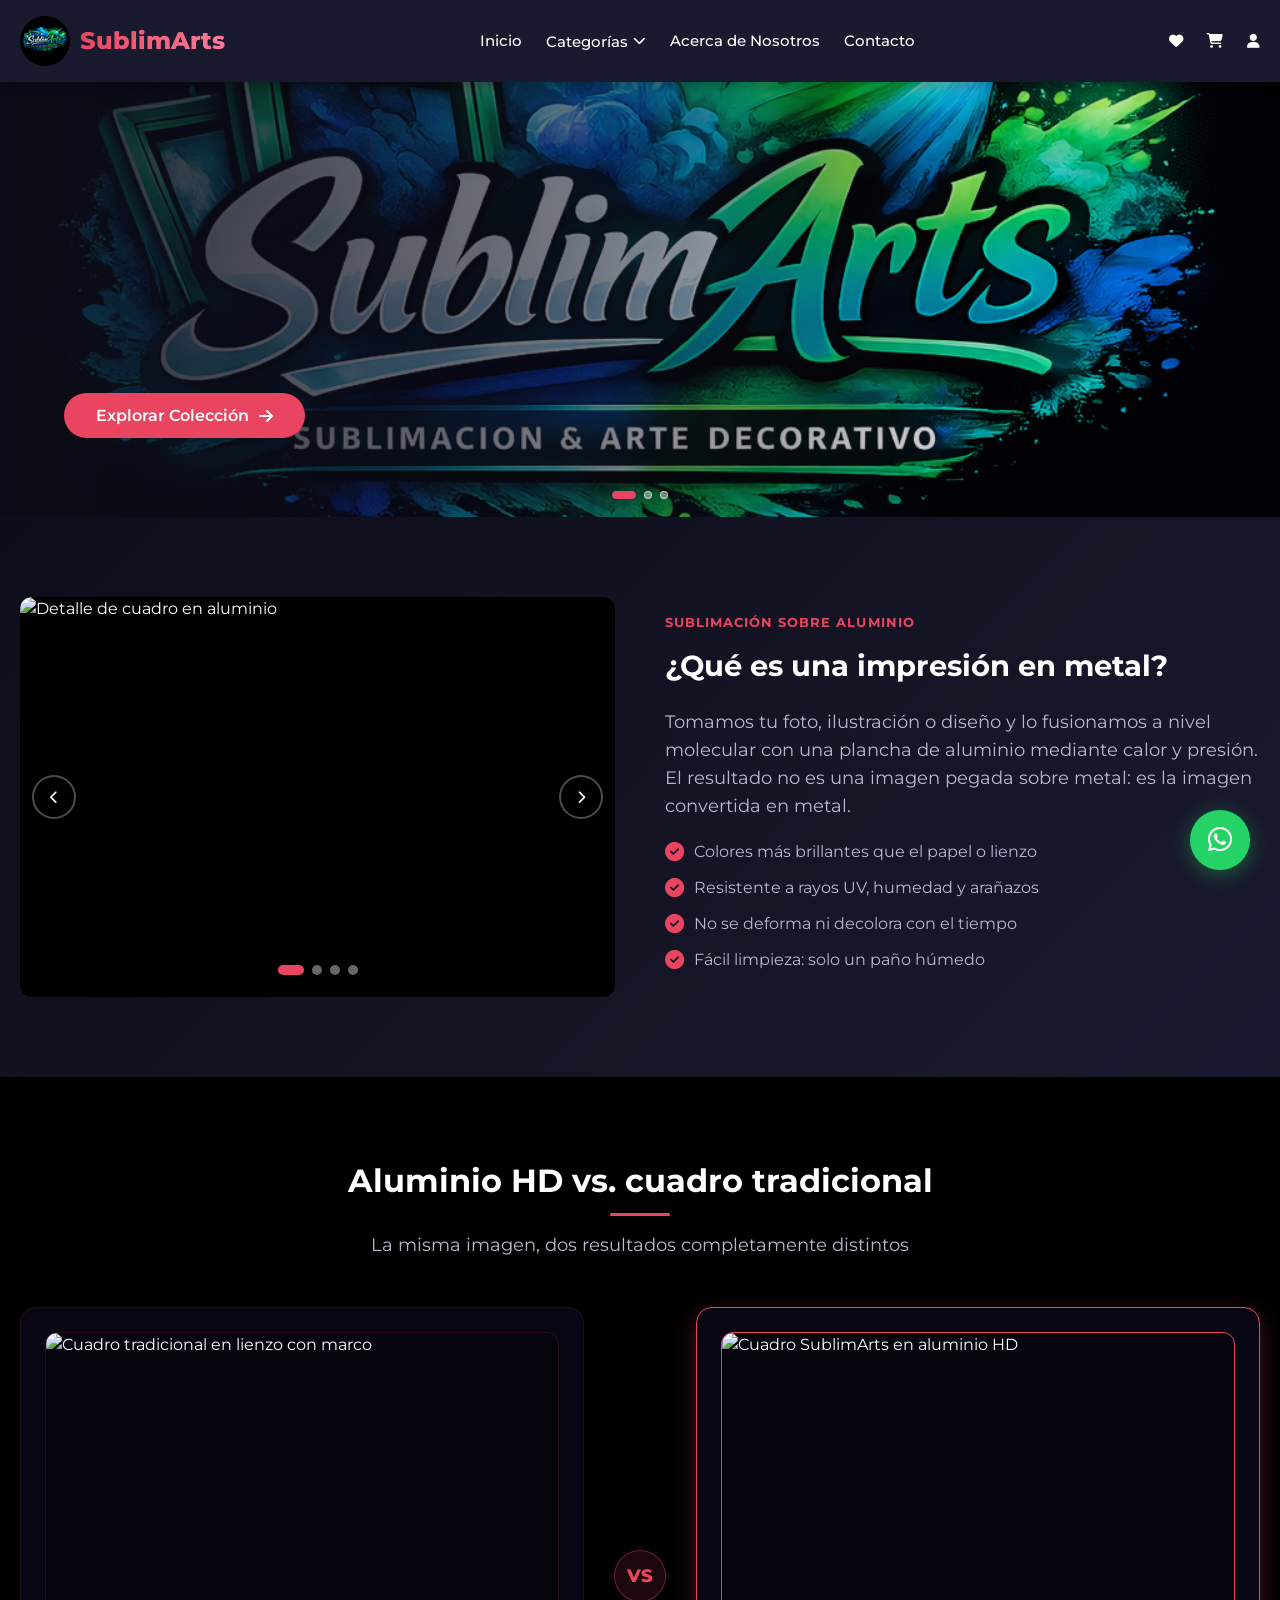
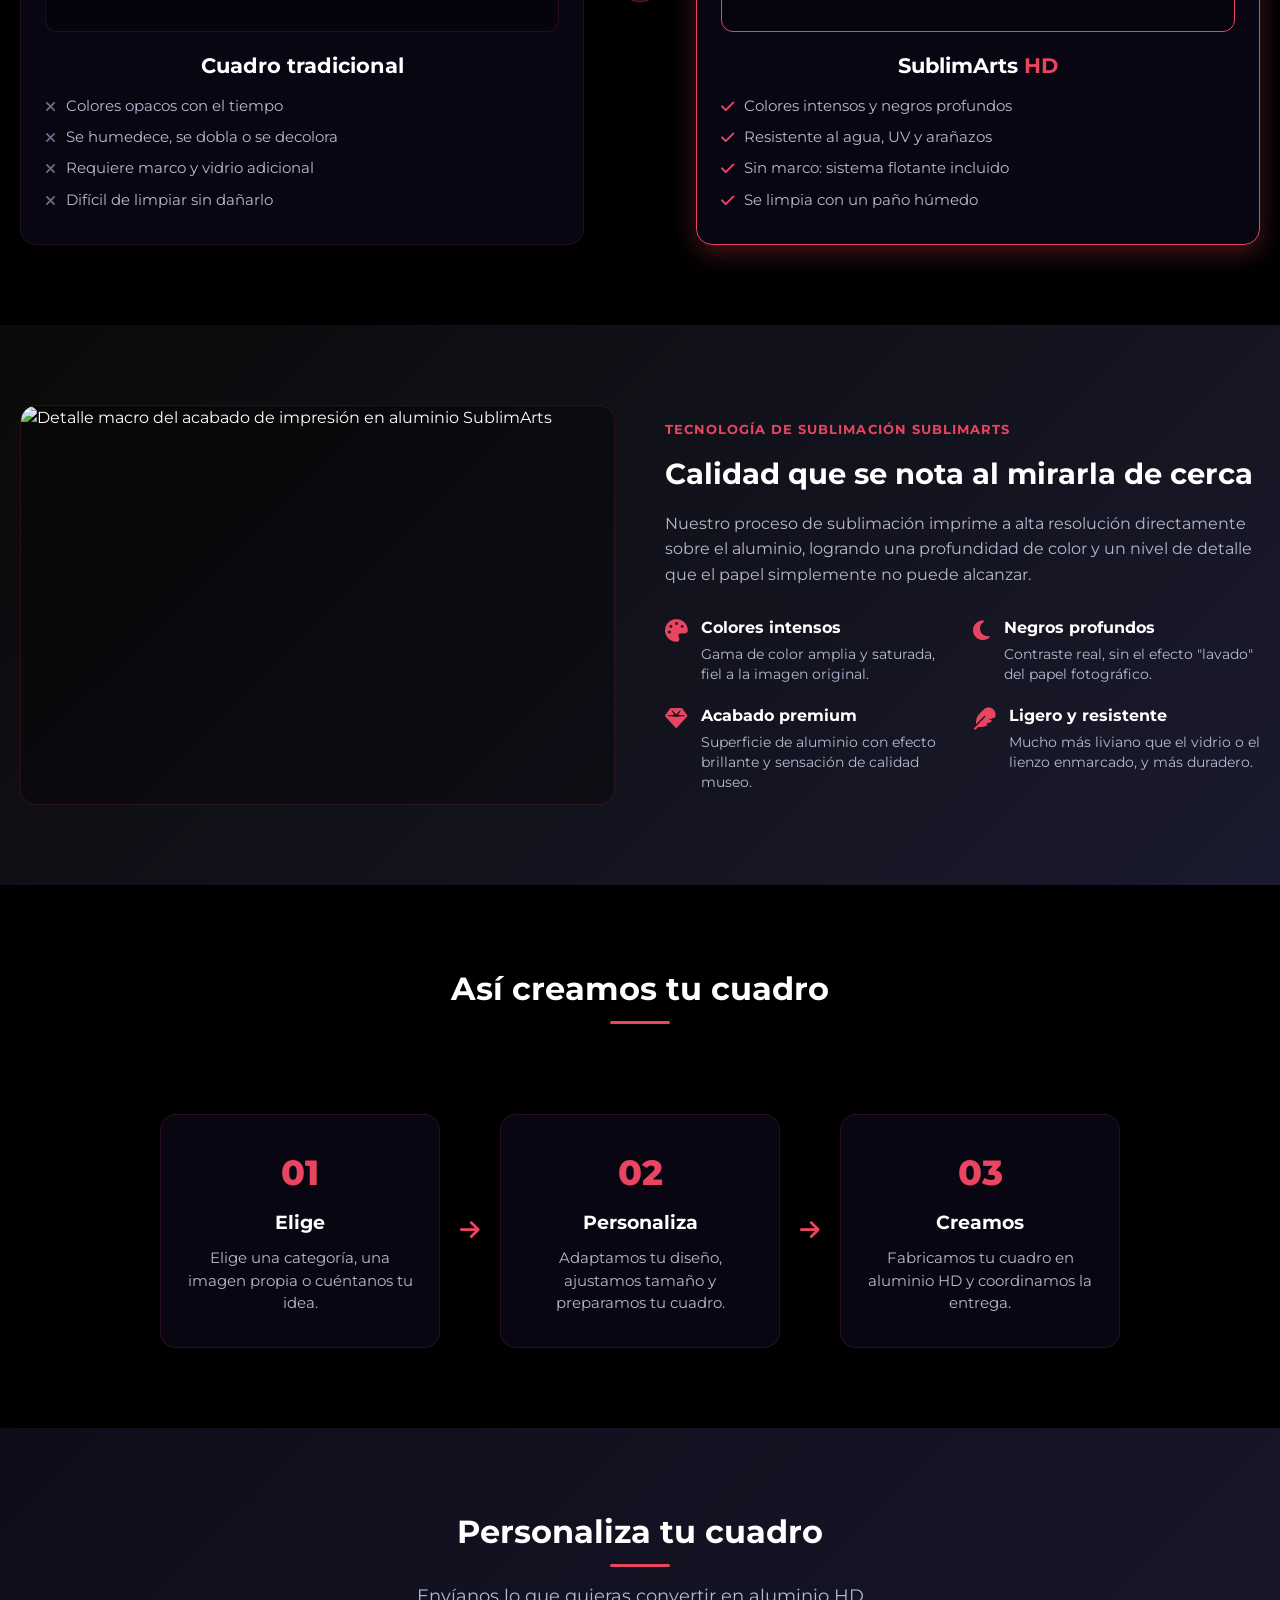
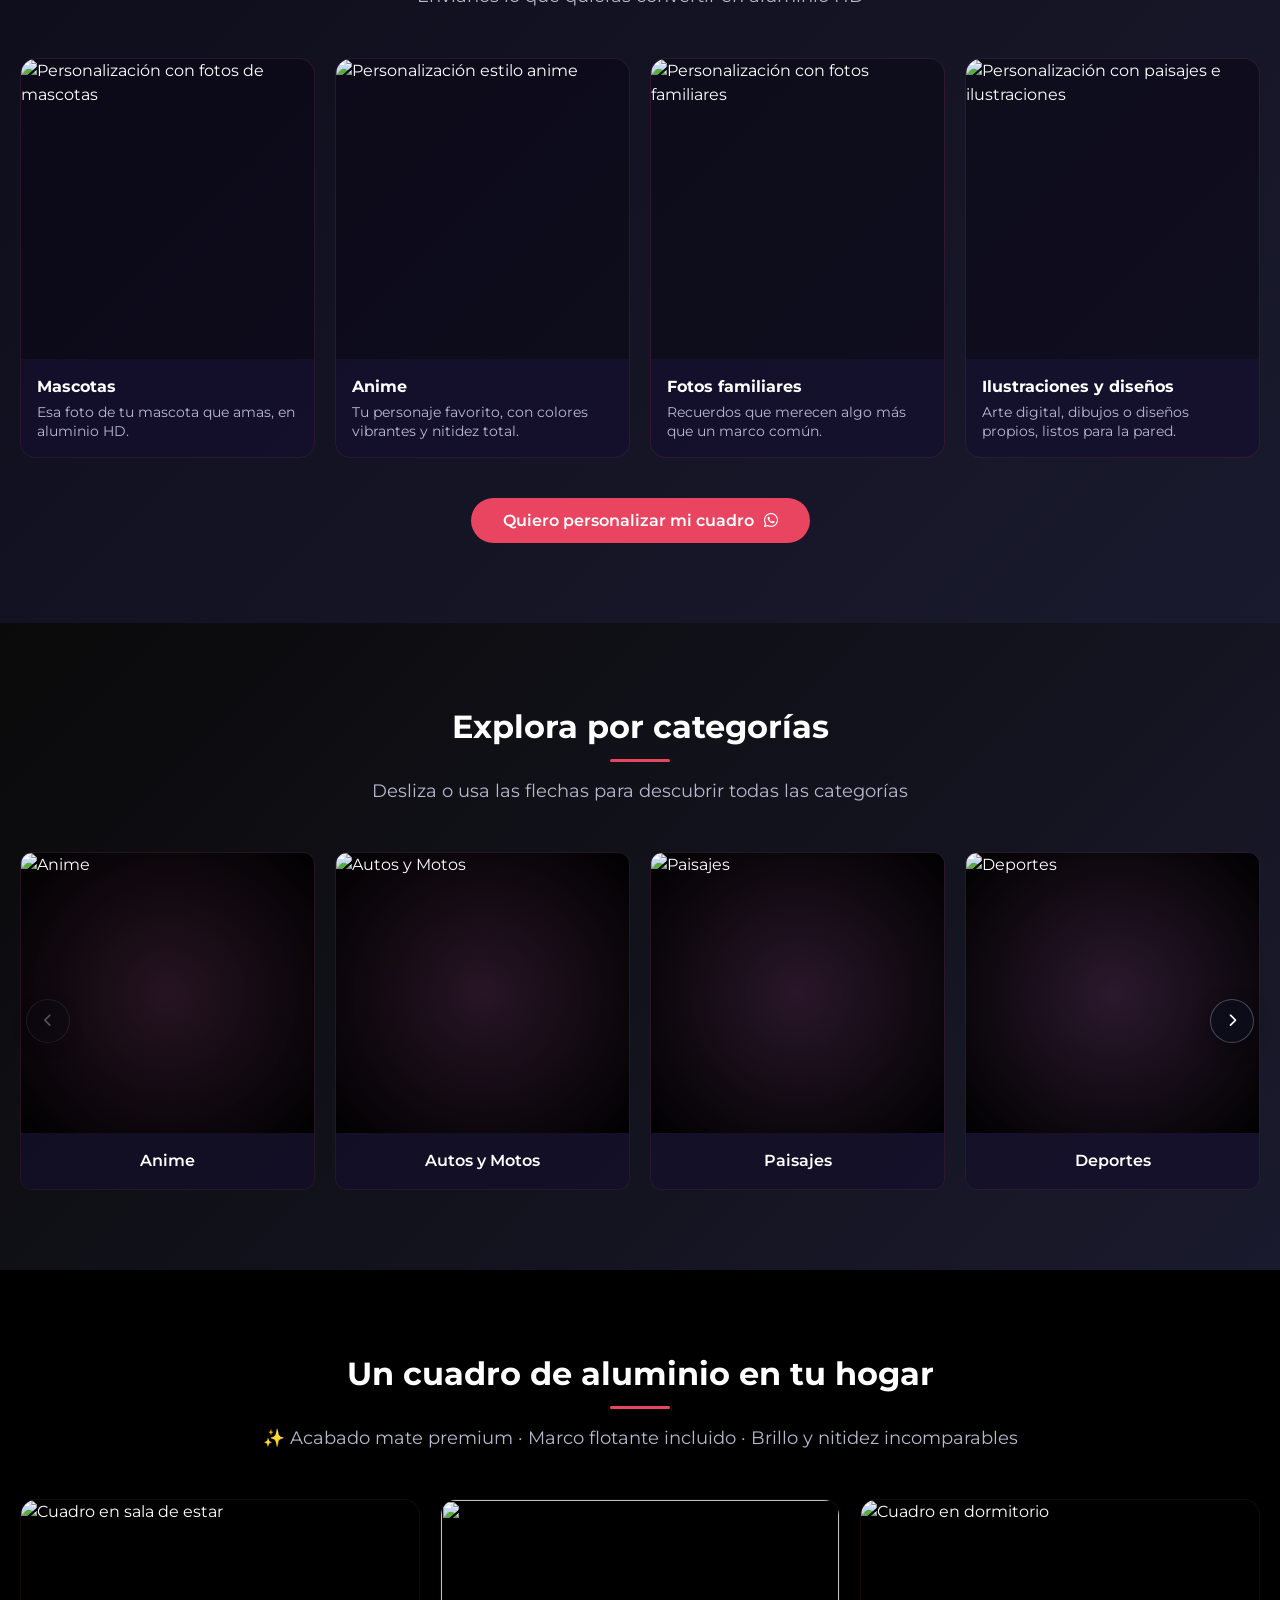
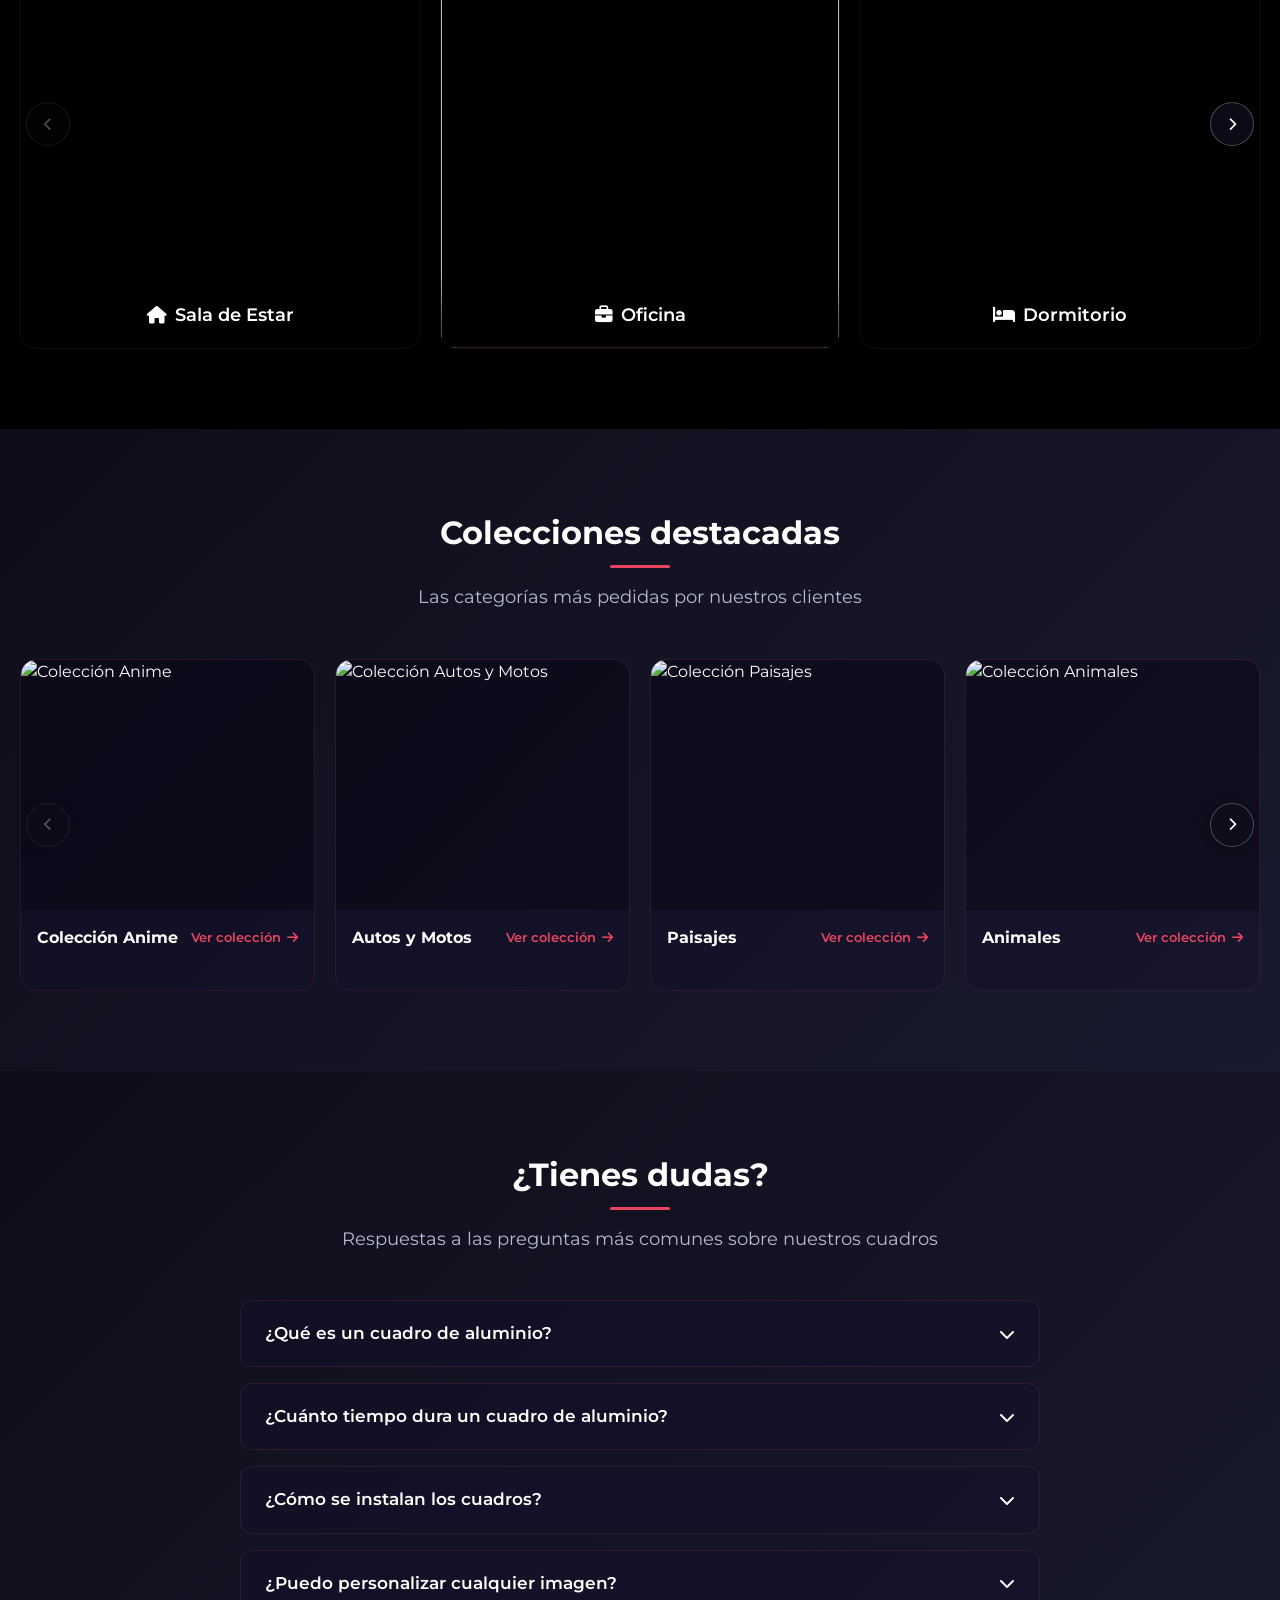
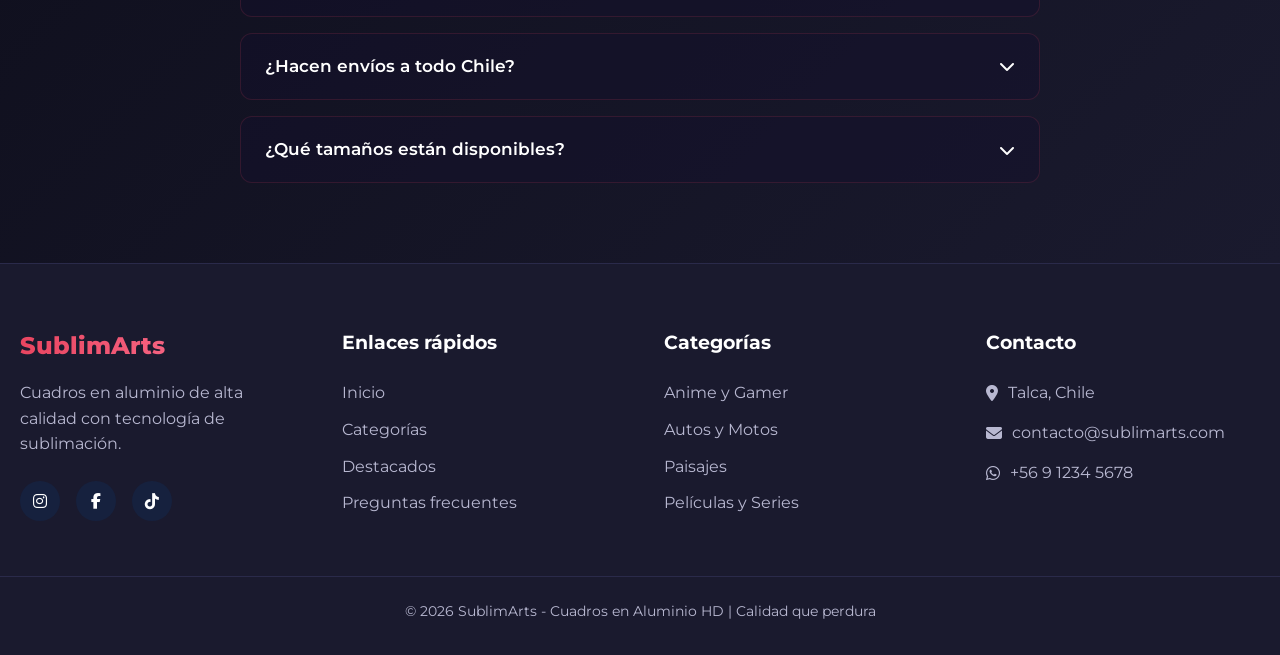
==== commit 271bed6f: "jueves mediodia" ====
--- a/index.html
+++ b/index.html
@@ -8,16 +8,17 @@
     <meta name="robots" content="index, follow, max-image-preview:large">
     <meta name="author" content="SublimArts">
     <link rel="canonical" href="https://sublimarts.001webhospedaje.com/">
-    <link rel="icon" type="image/svg+xml" href="/favicon.svg">
-    <link rel="apple-touch-icon" href="/apple-touch-icon.png">
-
+    
+    <link rel="icon" type="image/png" href="ChatGPT Image 11 mar 2026, 02_12_48 a.m..png">
+    <link rel="apple-touch-icon" href="ChatGPT Image 11 mar 2026, 02_12_48 a.m..png">
+    
     <meta property="og:type" content="website">
     <meta property="og:locale" content="es_CL">
     <meta property="og:site_name" content="SublimArts">
     <meta property="og:title" content="Cuadros personalizados en aluminio HD | SublimArts">
     <meta property="og:description" content="Diseños personalizados y categorías para todos los estilos, impresos en aluminio con colores vibrantes.">
     <meta property="og:url" content="https://sublimarts.001webhospedaje.com/">
-    <meta property="og:image" content="https://sublimarts.001webhospedaje.com/img/vistaescritorio.webp">
+    <meta property="og:image" content="ChatGPT Image 5 ago 2026, 12_06_02 a.m..png">
     <meta name="twitter:card" content="summary_large_image">
     <meta name="theme-color" content="#0d0d1a">
 
@@ -33,6 +34,7 @@
         "description": "Cuadros personalizados en aluminio HD",
         "url": "https://sublimarts.001webhospedaje.com/",
         "telephone": "+56912345678",
+        "image": "img/logo-sublimarts.png",
         "address": {
             "@type": "PostalAddress",
             "addressLocality": "Talca",
@@ -41,8 +43,6 @@
     }
     </script>
 
-    <!-- Datos estructurados FAQPage: el texto coincide
-         exactamente con lo visible en la sección #faq -->
     <script type="application/ld+json">
     {
         "@context": "https://schema.org",
@@ -113,15 +113,17 @@
         <i class="fab fa-whatsapp" aria-hidden="true"></i>
     </a>
 
-    <!-- =============================================
-         HEADER (sin cambios de lógica: mismo menú,
-         mismo submenú, mismo botón mobile)
-         ============================================= -->
+    <!-- HEADER -->
     <header class="header-principal">
         <div class="navegacion">
             <div class="contenedor-navegacion">
                 <div class="logo-contenedor">
-                    <div class="logo" aria-hidden="true">🎨</div>
+                    <img src="ChatGPT Image 11 mar 2026, 02_12_48 a.m..png" 
+                         alt="Logo SublimArts" 
+                         class="logo-imagen"
+                         width="50" 
+                         height="50"
+                         loading="eager">
                     <div class="titulo-logo">SublimArts</div>
                 </div>
 
@@ -173,16 +175,7 @@
 
     <main id="contenido-principal">
 
-        <!-- =============================================
-             1. HERO / PORTADA
-             Carrusel de imágenes de fondo (tipo Metaleks):
-             las fotos rotan automáticamente con fundido
-             suave, el texto/CTA queda fijo encima. Agrega
-             o quita <div class="hero-slide"> según cuántas
-             fotos quieras rotar; el JS (HeroCarrusel) se
-             adapta solo a la cantidad de slides que haya.
-             Reemplaza el src de cada <img> por tu foto.
-             ============================================= -->
+        <!-- 1. HERO / PORTADA -->
         <section class="banner-principal hero-carrusel" id="inicio" aria-roledescription="carrusel" aria-label="Portada SublimArts">
             <div class="hero-slides" id="heroSlides">
                 <div class="hero-slide activo">
@@ -225,7 +218,8 @@
                         Transforma tus imágenes en obras de arte que durarán toda la vida.
                     </p>
                     <a href="#categorias" class="boton-banner">
-                        Explorar Colección <i class="fas fa-arrow-right" aria-hidden="true"></i>
+                        <span class="boton-texto">Explorar Colección</span>
+                        <i class="fas fa-arrow-right" aria-hidden="true"></i>
                     </a>
                 </div>
             </div>
@@ -237,12 +231,7 @@
             </div>
         </section>
 
-        <!-- =============================================
-             2. ¿QUÉ ES UNA IMPRESIÓN EN METAL?
-             (antes "seccion-info": mismo carrusel de
-             imágenes, mismo componente CarruselInfo,
-             texto reescrito para esta nueva narrativa)
-             ============================================= -->
+        <!-- 2. ¿QUÉ ES UNA IMPRESIÓN EN METAL? -->
         <section class="seccion-que-es" id="que-es">
             <div class="contenedor-seccion">
                 <div class="info-grid">
@@ -289,12 +278,7 @@
             </div>
         </section>
 
-        <!-- =============================================
-             3. IMPRESIÓN HD EN ALUMINIO VS CUADRO TRADICIONAL
-             Nueva sección. Desktop: dos columnas lado a
-             lado. Mobile: scroll horizontal con snap
-             (sin flechas, dos tarjetas para comparar).
-             ============================================= -->
+        <!-- 3. IMPRESIÓN HD EN ALUMINIO VS CUADRO TRADICIONAL -->
         <section class="seccion-comparacion" id="comparacion">
             <div class="contenedor-seccion">
                 <h2 class="titulo-seccion reveal">Aluminio HD vs. cuadro tradicional</h2>
@@ -302,7 +286,7 @@
 
                 <div class="comparacion-pista">
                     <article class="comparacion-columna reveal">
-                        <img src="https://scontent.fscl38-1.fna.fbcdn.net/v/t39.30808-6/762903647_122125711569207747_8710643725869592405_n.jpg?stp=dst-jpg_tt6&cstp=mx1024x1536&ctp=s1024x1536&_nc_cat=108&ccb=1-7&_nc_sid=f727a1&_nc_eui2=AeEr0ilGvGwnUadEjcblVCuj89-Xaivk5i_z35dqK-TmL8xMhrLyaL3qRFc1z9l3_1nQJLXc_JLTCuR8GfX_RI6C&_nc_ohc=vdb4_yWjtBIQ7kNvwGE78aT&_nc_oc=AdoVHWPYiUX2pn0qt_tV-ZMZ1M0diYCkrnWgocJFHwdZfmF6hdZgzJN9fXhRq85iuAI&_nc_zt=23&_nc_ht=scontent.fscl38-1.fna&_nc_gid=cXhIPMja7-Uf-N-Xjm4WQQ&_nc_ss=7b2a8&oh=00_AQEpsjo8GpJ14FSd2ZA0WHSoqluST9bQcXiLHsg5ANgigA&oe=6A836B3A"
+                        <img src="https://scontent.fscl9-1.fna.fbcdn.net/v/t39.30808-6/759410999_122125711893207747_7128578885237472991_n.jpg?stp=dst-jpg_tt6&cstp=mx889x1600&ctp=s889x1600&_nc_cat=109&ccb=1-7&_nc_sid=f727a1&_nc_eui2=AeGiFLe4gnjSc5a-VGzZUNzi2XLeGnrubBnZct4aeu5sGUiqtkoA-9Tr66SBF49JIclxIypVhXKO44sfqL9jTCKg&_nc_ohc=g3J-GaoZoGQQ7kNvwEmVT8X&_nc_oc=Adoy_1daghp1HlXcjyX5eOj1qyl6L4qbdI0pRP1UBgKnA6XiDcEz1mZ7D4DevKn-WSw&_nc_zt=23&_nc_ht=scontent.fscl9-1.fna&_nc_gid=4O4oIQS11DW4HppBcZlnRA&_nc_ss=7b2a8&oh=00_AQGSI7HNN5KbIXWwEanNw2Owk5KvcH6s_meTAPeIyLxQjg&oe=6A83B935"
                              alt="Cuadro tradicional en lienzo con marco"
                              class="comparacion-imagen"
                              loading="lazy"
@@ -320,7 +304,7 @@
                     <div class="comparacion-vs" aria-hidden="true">VS</div>
 
                     <article class="comparacion-columna comparacion-destacada reveal">
-                        <img src="https://img.staticdj.com/9072e660aa3ef09dac89c14533b54c4e_820x.jpg"
+                        <img src="https://scontent.fscl9-1.fna.fbcdn.net/v/t39.30808-6/761462497_122125712211207747_5403631667495783508_n.jpg?stp=dst-jpg_tt6&cstp=mx1024x1536&ctp=s1024x1536&_nc_cat=103&ccb=1-7&_nc_sid=f727a1&_nc_eui2=AeE6haE1j4pg8E4gFgEEy8_cSvVW-4ho5MhK9Vb7iGjkyHj4d_kE8km2xH7fDpkiCBb5Urg_eCR4uqMqeG4tJ0DE&_nc_ohc=v4JeQRp9GnIQ7kNvwHCmJmh&_nc_oc=AdrRbg25PLvaP9_lEgHS2LZtEQQIEqwIQjW0ihB2Y_cwYXo-WGl4FyMhjJQ8LkplBc4&_nc_zt=23&_nc_ht=scontent.fscl9-1.fna&_nc_gid=FAGkzRXtC_H01dIfSQQlig&_nc_ss=7b2a8&oh=00_AQE5CWvdSwlUGyPEtc26SQkesBJGR8JGkUEJ8uXnxDaVUQ&oe=6A83C900"
                              alt="Cuadro SublimArts en aluminio HD"
                              class="comparacion-imagen comparacion-imagen-destacada"
                              loading="lazy"
@@ -338,16 +322,12 @@
             </div>
         </section>
 
-        <!-- =============================================
-             4. CALIDAD SUBLIMARTS
-             (equivalente a "Metaleks-S.HD", con nombre e
-             identidad propios de SublimArts)
-             ============================================= -->
+        <!-- 4. CALIDAD SUBLIMARTS -->
         <section class="seccion-calidad" id="calidad">
             <div class="contenedor-seccion">
                 <div class="calidad-grid">
                     <div class="calidad-imagen reveal">
-                        <img src="https://scontent.fscl38-1.fna.fbcdn.net/v/t39.30808-6/759881141_122125703937207747_502237452515736417_n.jpg?stp=dst-jpg_tt6&cstp=mx1122x1402&ctp=s1122x1402&_nc_cat=105&ccb=1-7&_nc_sid=127cfc&_nc_eui2=AeFaGZ5Yyoo4U2blFBPs75G6CqvO4fPiZ9QKq87h8-Jn1F-VL4MzbcUcwOFGRP7lE3x6bMBNw_SKeQY9l9nCAeu7&_nc_ohc=2jehoUTgsCQQ7kNvwF1Jhcx&_nc_oc=AdoL-kjgxHS5O-nolYL-zlvKgOTBfMZ5FZbd0E018xak2Q8t2DIuPJWR-KQaISWl8Hw&_nc_zt=23&_nc_ht=scontent.fscl38-1.fna&_nc_gid=nJtmaopKVMa7MkN4iiAV4Q&_nc_ss=7b2a8&oh=00_AQEbb-4FJ_SKW1EdrIn8tsMjm3BKH29RzRH1_mAhKQsfXQ&oe=6A83538E"
+                        <img src="https://scontent.fscl9-2.fna.fbcdn.net/v/t39.30808-6/762903647_122125711569207747_8710643725869592405_n.jpg?stp=dst-jpg_tt6&cstp=mx1024x1536&ctp=s1024x1536&_nc_cat=108&ccb=1-7&_nc_sid=f727a1&_nc_eui2=AeEr0ilGvGwnUadEjcblVCuj89-Xaivk5i_z35dqK-TmL8xMhrLyaL3qRFc1z9l3_1nQJLXc_JLTCuR8GfX_RI6C&_nc_ohc=tawJhh_CVkwQ7kNvwGo6VaZ&_nc_oc=Adq2FW8qThQMPz4HZRtcrnhBdTBWxgsfH2s2vsQYiiERAtDAiM11B4P2Bdv19KK9jJk&_nc_zt=23&_nc_ht=scontent.fscl9-2.fna&_nc_gid=lhUD11ErAkV4LcfiH4Jlcg&_nc_ss=7b2a8&oh=00_AQE4fhg6OzsvvWIY3UJpnbWALqI94TsTWQXEC2LNRQwIug&oe=6A83A37A"
                              alt="Detalle macro del acabado de impresión en aluminio SublimArts"
                              class="calidad-foto"
                              loading="lazy"
@@ -393,11 +373,7 @@
             </div>
         </section>
 
-        <!-- =============================================
-             5. PROCESO — 3 PASOS
-             Desktop: fila horizontal con conectores.
-             Mobile: scroll-snap horizontal (swipe).
-             ============================================= -->
+        <!-- 5. PROCESO — 3 PASOS -->
         <section class="seccion-proceso" id="proceso">
             <div class="contenedor-seccion">
                 <h2 class="titulo-seccion reveal">Así creamos tu cuadro</h2>
@@ -425,64 +401,53 @@
             </div>
         </section>
 
-        <!-- =============================================
-             6. PERSONALIZA TU CUADRO
-             Tarjetas con imágenes reales del proyecto.
-             Mobile: scroll-snap horizontal (swipe).
-             ============================================= -->
+        <!-- 6. PERSONALIZA TU CUADRO -->
         <section class="seccion-personaliza" id="personaliza">
             <div class="contenedor-seccion">
                 <h2 class="titulo-seccion reveal">Personaliza tu cuadro</h2>
                 <p class="subtitulo-seccion reveal">Envíanos lo que quieras convertir en aluminio HD</p>
 
                 <div class="personaliza-pista">
-                    <article class="personaliza-card reveal">
+                    <a href="retratos-personalizados.html" class="personaliza-card reveal">
                         <img src="https://i.pinimg.com/1200x/d8/df/11/d8df1112437e89c83165c2d675b9d8c5.jpg" alt="Personalización con fotos de mascotas" loading="lazy" width="500" height="500">
                         <div class="personaliza-texto">
                             <h3>Mascotas</h3>
                             <p>Esa foto de tu mascota que amas, en aluminio HD.</p>
                         </div>
-                    </article>
-                    <article class="personaliza-card reveal">
+                    </a>
+                    <a href="categoria1.html" class="personaliza-card reveal">
                         <img src="https://scontent.fscl38-1.fna.fbcdn.net/v/t39.30808-6/759835425_122125703115207747_9129068180261325087_n.jpg?stp=dst-jpg_tt6&cstp=mx1086x1448&ctp=s1086x1448&_nc_cat=107&ccb=1-7&_nc_sid=127cfc&_nc_eui2=AeGOuVgf1nBkfYB8VqVHE-dPBtPZrF0bg_UG09msXRuD9XZ_QOP0AcXLqmiamJ9-DSaYW9wEc-pmZuNiXhTgAAHE&_nc_ohc=Vgvxn9OAdh8Q7kNvwGY4b0g&_nc_oc=AdrBnXC3KW9OpAUqWwXBfTTEYBUuRUfA2OL0wDYtL70Tkr87nIf1aDIOBq5RtOOUEr8&_nc_zt=23&_nc_ht=scontent.fscl38-1.fna&_nc_gid=OTo8HiNZ_jMVHfUNtKAjTA&_nc_ss=7b2a8&oh=00_AQHeawBw1pFh4vBLzbJ2tHUhzPnhxDvYbqNikC7N_PvzoA&oe=6A7B6798" alt="Personalización estilo anime" loading="lazy" width="500" height="500">
                         <div class="personaliza-texto">
                             <h3>Anime</h3>
                             <p>Tu personaje favorito, con colores vibrantes y nitidez total.</p>
                         </div>
-                    </article>
-                    <article class="personaliza-card reveal">
+                    </a>
+                    <a href="retratos-personalizados.html" class="personaliza-card reveal">
                         <img src="https://i.pinimg.com/736x/b8/6b/fc/b86bfc8cbfa40c7afd9827fd2abfea9e.jpg" alt="Personalización con fotos familiares" loading="lazy" width="500" height="500">
                         <div class="personaliza-texto">
                             <h3>Fotos familiares</h3>
                             <p>Recuerdos que merecen algo más que un marco común.</p>
                         </div>
-                    </article>
-                    <article class="personaliza-card reveal">
+                    </a>
+                    <a href="contacto.html" class="personaliza-card reveal">
                         <img src="https://i.pinimg.com/736x/b8/a0/aa/b8a0aaa387d28ca0d0b6edd9dda6ca9b.jpg" alt="Personalización con paisajes e ilustraciones" loading="lazy" width="500" height="500">
                         <div class="personaliza-texto">
                             <h3>Ilustraciones y diseños</h3>
                             <p>Arte digital, dibujos o diseños propios, listos para la pared.</p>
                         </div>
-                    </article>
+                    </a>
                 </div>
 
                 <div class="personaliza-cta reveal">
                     <a href="https://wa.me/56912345678?text=Hola%20SublimArts,%20quiero%20personalizar%20mi%20cuadro" class="boton-banner" target="_blank" rel="noopener noreferrer">
-                        Quiero personalizar mi cuadro <i class="fab fa-whatsapp" aria-hidden="true"></i>
-                    </a>
-                </div>
-            </div>
-        </section>
-
-        <!-- =============================================
-             7. CATEGORÍAS SUBLIMARTS
-             Antes era un grid vertical de 12 tarjetas.
-             Ahora es una "ventana" horizontal de 4
-             categorías con flechas (desktop) y swipe
-             (mobile), usando el mismo motor Carrusel.
-             Las 10 categorías/12 tarjetas actuales se
-             mantienen exactamente igual.
-             ============================================= -->
+                        <span class="boton-texto">Quiero personalizar mi cuadro</span>
+                        <i class="fab fa-whatsapp" aria-hidden="true"></i>
+                    </a>
+                </div>
+            </div>
+        </section>
+
+        <!-- 7. CATEGORÍAS SUBLIMARTS -->
         <section class="seccion-categorias" id="categorias">
             <div class="contenedor-seccion">
                 <h2 class="titulo-seccion reveal">Explora por categorías</h2>
@@ -577,11 +542,7 @@
             </div>
         </section>
 
-        <!-- =============================================
-             8. UN CUADRO EN TU MURO
-             (sin cambios: ya funcionaba como la galería
-             de ambientes horizontal que pide el brief)
-             ============================================= -->
+        <!-- 8. UN CUADRO EN TU MURO -->
         <section class="seccion-muro" id="muro">
             <div class="contenedor-seccion">
                 <h2 class="titulo-seccion reveal">Un cuadro de aluminio en tu hogar</h2>
@@ -628,14 +589,7 @@
             </div>
         </section>
 
-        <!-- =============================================
-             9. COLECCIONES / PRODUCTOS DESTACADOS
-             Nota temporal: reutiliza imágenes y nombres
-             de las categorías existentes como "colección
-             destacada" mientras se define el catálogo de
-             productos con medida y precio (a reemplazar
-             por productos reales cuando estén definidos).
-             ============================================= -->
+        <!-- 9. COLECCIONES / PRODUCTOS DESTACADOS -->
         <section class="seccion-destacados" id="destacados">
             <div class="contenedor-seccion">
                 <h2 class="titulo-seccion reveal">Colecciones destacadas</h2>
@@ -712,12 +666,7 @@
             </div>
         </section>
 
-        <!-- =============================================
-             PREGUNTAS FRECUENTES
-             (no estaba en la lista de 10 secciones del
-             brief; se conserva al final, antes del
-             footer, por su valor SEO vía FAQPage JSON-LD)
-             ============================================= -->
+        <!-- PREGUNTAS FRECUENTES -->
         <section class="seccion-faq" id="faq">
             <div class="contenedor-seccion">
                 <h2 class="titulo-seccion reveal">¿Tienes dudas?</h2>
@@ -789,11 +738,7 @@
 
     </main>
 
-    <!-- =============================================
-         FOOTER (sin cambios, solo se actualizó el
-         enlace "Videos" → "Destacados" porque la
-         sección de videos ya no vive en el index)
-         ============================================= -->
+    <!-- FOOTER -->
     <footer class="footer-principal" id="contacto">
         <div class="contenedor-footer">
             <div class="columna-footer">
@@ -836,6 +781,7 @@
             <p>&copy; 2026 SublimArts - Cuadros en Aluminio HD | Calidad que perdura</p>
         </div>
     </footer>
+
     <script src="script/index.js" defer></script>
 </body>
 </html>
--- a/css/index.css
+++ b/css/index.css
@@ -1,7 +1,5 @@
 /* =============================================
    VARIABLES CSS GLOBALES
-   (idénticas a las actuales — identidad visual
-   de SublimArts sin modificar)
    ============================================= */
 :root {
     --color-primario: #1a1a2e;
@@ -23,8 +21,6 @@
 
 /* =============================================
    RESET Y BASE
-   overflow-x: clip evita crear scroll containers
-   que rompen position: sticky
    ============================================= */
 * {
     margin: 0;
@@ -34,7 +30,7 @@
 
 html {
     scroll-behavior: smooth;
-    overflow-x: clip;
+    overflow-x: hidden;
     width: 100%;
 }
 
@@ -43,9 +39,10 @@
     background-color: var(--color-fondo);
     color: var(--color-texto);
     line-height: 1.5;
-    overflow-x: clip;
+    overflow-x: hidden;
     overflow-y: visible;
     width: 100%;
+    position: relative;
 }
 
 body.menu-abierto {
@@ -179,8 +176,6 @@
 
 /* =============================================
    ANIMACIONES AL ENTRAR EN VIEWPORT
-   Controladas por IntersectionObserver en JS.
-   Los elementos parten ocultos y suben con fade.
    ============================================= */
 .reveal {
     opacity: 0;
@@ -227,16 +222,13 @@
     align-items: center;
     gap: 10px;
 }
-.logo {
+.logo-imagen {
     width: 50px;
     height: 50px;
     border-radius: 50%;
+    object-fit: cover;
+    flex-shrink: 0;
     background: linear-gradient(135deg, var(--color-destacado), #ff7b9c);
-    display: flex;
-    align-items: center;
-    justify-content: center;
-    font-size: 28px;
-    flex-shrink: 0;
 }
 .titulo-logo {
     font-size: 1.5rem;
@@ -404,14 +396,11 @@
 
 /* =============================================
    1. BANNER PRINCIPAL / HERO — CARRUSEL
-   Varias imágenes de fondo en fundido continuo
-   (autoplay), texto y CTA fijos encima. Desktop:
-   texto a la izquierda. Mobile: texto centrado.
    ============================================= */
 .banner-principal {
     position: relative;
     background-color: #000;
-    height: clamp(200px, 55vw, 320px);
+    height: clamp(300px, 55vw, 450px);
     overflow: hidden;
 }
 .hero-slides {
@@ -469,87 +458,12 @@
     border-color: var(--color-destacado);
 }
 
-@media (min-width: 769px) {
-    .banner-principal {
-        height: clamp(320px, 34vw, 460px);
-    }
-    .banner-overlay {
-        background: linear-gradient(
-            90deg,
-            rgba(13, 13, 26, 0.88) 0%,
-            rgba(13, 13, 26, 0.55) 45%,
-            rgba(13, 13, 26, 0.1) 80%
-        );
-    }
-    .banner-contenido {
-        position: absolute;
-        inset: 0;
-        display: flex;
-        align-items: center;
-        background: none;
-    }
-    .contenido-banner {
-        max-width: 640px;
-        padding: 0 clamp(20px, 5vw, 80px);
-        text-align: left;
-    }
-    .titulo-banner {
-        font-size: clamp(1.7rem, 4.5vw, 2.6rem);
-        font-weight: 800;
-        margin-bottom: 1rem;
-        line-height: 1.2;
-    }
-    .texto-banner {
-        font-size: clamp(0.98rem, 2vw, 1.15rem);
-        color: var(--color-texto-secundario);
-        margin-bottom: 1.75rem;
-        line-height: 1.6;
-        text-shadow: 0 2px 10px rgba(0, 0, 0, 0.4);
-    }
-}
-
-@media (max-width: 768px) {
-    .banner-principal {
-        height: auto;
-        min-height: 380px;
-        display: flex;
-        align-items: center;
-        justify-content: center;
-    }
-    .banner-overlay {
-        background: linear-gradient(
-            180deg,
-            rgba(13, 13, 26, 0.75) 0%,
-            rgba(13, 13, 26, 0.5) 50%,
-            rgba(13, 13, 26, 0.85) 100%
-        );
-    }
-    .banner-contenido {
-        position: relative;
-        z-index: 2;
-        padding: 2rem 20px;
-        text-align: center;
-        width: 100%;
-    }
-    .contenido-banner {
-        max-width: 500px;
-        margin: 0 auto;
-    }
-    .titulo-banner {
-        font-size: 1.8rem;
-        color: #fff;
-        text-shadow: 0 2px 8px rgba(0, 0, 0, 0.6);
-    }
-    .texto-banner {
-        color: rgba(255, 255, 255, 0.9);
-        text-shadow: 0 1px 4px rgba(0, 0, 0, 0.5);
-    }
-}
-
+/* Botón con texto separado */
 .boton-banner {
     display: inline-flex;
     align-items: center;
-    gap: 8px;
+    justify-content: center;
+    gap: 10px;
     background-color: var(--color-destacado);
     color: white;
     padding: 0.8rem 2rem;
@@ -561,6 +475,12 @@
     border: none;
     cursor: pointer;
     font-size: 1rem;
+    white-space: nowrap;
+    line-height: 1.2;
+}
+.boton-texto {
+    display: inline-block;
+    white-space: nowrap;
 }
 .boton-banner:hover {
     background-color: #ff5773;
@@ -568,10 +488,125 @@
     box-shadow: var(--sombra-destacada);
 }
 
+@media (min-width: 769px) {
+    .banner-principal {
+        height: clamp(320px, 34vw, 460px);
+    }
+    .banner-overlay {
+        background: linear-gradient(
+            90deg,
+            rgba(13, 13, 26, 0.88) 0%,
+            rgba(13, 13, 26, 0.55) 45%,
+            rgba(13, 13, 26, 0.1) 80%
+        );
+    }
+    .banner-contenido {
+        position: absolute;
+        inset: 0;
+        display: flex;
+        align-items: center;
+        background: none;
+    }
+    .contenido-banner {
+        max-width: 640px;
+        padding: 0 clamp(20px, 5vw, 80px);
+        text-align: left;
+    }
+    .titulo-banner {
+        font-size: clamp(1.7rem, 4.5vw, 2.6rem);
+        font-weight: 800;
+        margin-bottom: 1rem;
+        line-height: 1.2;
+    }
+    .texto-banner {
+        font-size: clamp(0.98rem, 2vw, 1.15rem);
+        color: var(--color-texto-secundario);
+        margin-bottom: 1.75rem;
+        line-height: 1.6;
+        text-shadow: 0 2px 10px rgba(0, 0, 0, 0.4);
+    }
+}
+
+/* Mobile: hero optimizado */
+@media (max-width: 768px) {
+    .banner-principal {
+        height: 100svh;
+        min-height: 500px;
+        max-height: 700px;
+        display: flex;
+        flex-direction: column;
+        justify-content: space-between;
+    }
+    .hero-slides,
+    .hero-slide,
+    .banner-imagen {
+        position: absolute;
+        inset: 0;
+        width: 100%;
+        height: 100%;
+    }
+    .banner-imagen {
+        object-fit: cover;
+        object-position: center;
+    }
+    .banner-overlay {
+        background: linear-gradient(
+            180deg,
+            rgba(13, 13, 26, 0.85) 0%,
+            rgba(13, 13, 26, 0.2) 30%,
+            rgba(13, 13, 26, 0.2) 60%,
+            rgba(13, 13, 26, 0.85) 100%
+        );
+    }
+    .banner-contenido {
+        position: relative;
+        z-index: 2;
+        width: 100%;
+        height: 100%;
+        display: flex;
+        flex-direction: column;
+        justify-content: space-between;
+        padding: 80px 20px 100px;
+    }
+    .contenido-banner {
+        max-width: 100%;
+        text-align: center;
+        display: flex;
+        flex-direction: column;
+        justify-content: space-between;
+        flex: 1;
+        width: 100%;
+    }
+    .titulo-banner {
+        font-size: 1.6rem;
+        color: #fff;
+        text-shadow: 0 2px 8px rgba(0, 0, 0, 0.6);
+        margin-bottom: 0.5rem;
+        padding-top: 20px;
+    }
+    .texto-banner {
+        color: rgba(255, 255, 255, 0.9);
+        text-shadow: 0 1px 4px rgba(0, 0, 0, 0.5);
+        font-size: 0.9rem;
+        margin-bottom: 1rem;
+        line-height: 1.5;
+    }
+    .boton-banner {
+        margin-top: auto;
+        align-self: center;
+        margin-bottom: 0;
+        padding: 0.8rem 1.8rem;
+        font-size: 0.95rem;
+        gap: 8px;
+    }
+    .hero-indicadores {
+        bottom: 85px;
+    }
+}
+
 /* =============================================
    2. ¿QUÉ ES UNA IMPRESIÓN EN METAL?
-   (antes "seccion-info": mismo layout de imagen +
-   texto, mismo carrusel de imágenes CarruselInfo)
+   (Imágenes con object-fit: contain - completas)
    ============================================= */
 .seccion-que-es {
     padding: 80px 0;
@@ -613,7 +648,7 @@
     font-size: 1.2rem;
 }
 
-/* Carrusel de imágenes (fade + indicadores) */
+/* Carrusel de imágenes - contain para ver completas */
 .info-carrusel {
     position: relative;
     flex: 1;
@@ -651,6 +686,7 @@
     height: 100%;
     min-height: 400px;
     object-fit: contain;
+    object-position: center;
 }
 .info-carrusel-flecha {
     position: absolute;
@@ -707,33 +743,8 @@
 }
 
 /* =============================================
-   IMÁGENES — COMPARACIÓN Y CALIDAD
-   Los src apuntan a nombres "REEMPLAZAR-*.jpg":
-   solo hay que sustituir el archivo/ruta, el
-   estilo (tamaño, bordes, encuadre) ya está listo.
-   ============================================= */
-.comparacion-imagen {
-    width: 100%;
-    height: 240px;
-    object-fit: cover;
-    border-radius: 12px;
-    border: 1px solid rgba(233, 69, 96, 0.15);
-}
-.comparacion-imagen-destacada {
-    border-color: var(--color-destacado);
-}
-.calidad-foto {
-    width: 100%;
-    height: 380px;
-    object-fit: cover;
-    border-radius: 16px;
-    border: 1px solid rgba(233, 69, 96, 0.15);
-}
-
-/* =============================================
    3. HD VS TRADICIONAL
-   Desktop: dos columnas + "VS" central.
-   Mobile: scroll-snap horizontal sin flechas.
+   (Imágenes con object-fit: contain - completas)
    ============================================= */
 .seccion-comparacion {
     padding: 80px 0;
@@ -755,6 +766,7 @@
 .comparacion-columna h3 {
     margin: 18px 0 14px;
     font-size: 1.3rem;
+    text-align: center;
 }
 .comparacion-destacada {
     border-color: var(--color-destacado);
@@ -773,6 +785,10 @@
     align-items: center;
     justify-content: center;
 }
+.comparacion-lista {
+    list-style: none;
+    padding: 0;
+}
 .comparacion-lista li {
     display: flex;
     align-items: flex-start;
@@ -780,17 +796,32 @@
     margin-bottom: 10px;
     color: var(--color-texto-secundario);
     line-height: 1.4;
+    font-size: 0.95rem;
 }
 .comparacion-lista li i {
     margin-top: 4px;
     color: #6b6b8a;
+    flex-shrink: 0;
 }
 .comparacion-lista-check li i {
     color: var(--color-destacado);
 }
+.comparacion-imagen {
+    width: 100%;
+    height: 300px;
+    object-fit: contain;
+    object-position: center;
+    border-radius: 12px;
+    border: 1px solid rgba(233, 69, 96, 0.15);
+    background: rgba(0, 0, 0, 0.3);
+}
+.comparacion-imagen-destacada {
+    border-color: var(--color-destacado);
+}
 
 /* =============================================
    4. CALIDAD SUBLIMARTS
+   (Imágenes con object-fit: contain - completas)
    ============================================= */
 .seccion-calidad {
     padding: 80px 0;
@@ -805,6 +836,15 @@
 .calidad-imagen {
     flex: 1;
     min-width: 300px;
+}
+.calidad-foto {
+    width: 100%;
+    height: 400px;
+    object-fit: contain;
+    object-position: center;
+    border-radius: 16px;
+    border: 1px solid rgba(233, 69, 96, 0.15);
+    background: rgba(0, 0, 0, 0.3);
 }
 .calidad-contenido {
     flex: 1;
@@ -847,7 +887,6 @@
 
 /* =============================================
    5. PROCESO — 3 PASOS
-   Desktop: fila con conectores. Mobile: swipe.
    ============================================= */
 .seccion-proceso {
     padding: 80px 0;
@@ -899,7 +938,7 @@
 
 /* =============================================
    6. PERSONALIZA TU CUADRO
-   Tarjetas con imagen real. Mobile: swipe.
+   (Imágenes con object-fit: contain - completas)
    ============================================= */
 .seccion-personaliza {
     padding: 80px 0;
@@ -919,12 +958,15 @@
 }
 .personaliza-card {
     flex: 0 0 calc((100% - 60px) / 4);
-    scroll-snap-align: start;
+    scroll-snap-align: center;
     position: relative;
     border-radius: 16px;
     overflow: hidden;
     border: 1px solid rgba(233, 69, 96, 0.12);
     transition: transform 0.3s ease, box-shadow 0.3s ease;
+    display: block;
+    color: var(--color-texto);
+    background: rgba(20, 15, 45, 0.4);
 }
 .personaliza-card:hover {
     transform: translateY(-8px);
@@ -933,8 +975,10 @@
 }
 .personaliza-card img {
     width: 100%;
-    height: 260px;
-    object-fit: cover;
+    height: 300px;
+    object-fit: contain;
+    object-position: center;
+    background: rgba(0, 0, 0, 0.3);
 }
 .personaliza-texto {
     padding: 16px;
@@ -956,11 +1000,8 @@
 }
 
 /* =============================================
-   7. CATEGORÍAS — CARRUSEL "VENTANA"
-   Reutiliza el sistema unificado de carruseles
-   (.carrusel-contenedor / .carrusel-vista /
-   .carrusel-pista / .carrusel-flecha) que ya
-   usan Muro y Destacados.
+   7. CATEGORÍAS — CARRUSEL
+   (Imágenes con object-fit: contain - completas)
    ============================================= */
 .seccion-categorias {
     padding: 80px 0;
@@ -988,7 +1029,6 @@
 .categoria-imagen {
     width: 100%;
     height: 280px;
-    padding: 12px;
     overflow: hidden;
     display: flex;
     align-items: center;
@@ -1015,7 +1055,7 @@
 }
 
 /* =============================================
-   CARRUSELES UNIFICADOS (Categorías / Muro / Destacados)
+   CARRUSELES UNIFICADOS
    ============================================= */
 .carrusel-contenedor {
     position: relative;
@@ -1032,7 +1072,15 @@
     will-change: transform;
 }
 
-/* Muro items */
+/* =============================================
+   8. UN CUADRO EN TU MURO
+   (Imágenes con object-fit: fill - llenan TODO)
+   ============================================= */
+.seccion-muro {
+    padding: 80px 0;
+    background: #000000;
+}
+
 .muro-item {
     flex-shrink: 0;
     width: calc((100% - 40px) / 3);
@@ -1042,17 +1090,25 @@
     cursor: pointer;
     transition: transform 0.3s ease, box-shadow 0.3s ease;
     border: 1px solid rgba(233, 69, 96, 0.1);
-}
+    background: rgba(0, 0, 0, 0.3);
+    height: 450px;
+}
+
 .muro-item:hover {
     transform: translateY(-10px);
     box-shadow: 0 20px 40px rgba(233, 69, 96, 0.25);
     border-color: var(--color-destacado);
 }
+
+/* SOLO esta sección usa object-fit: fill */
 .muro-item img {
     width: 100%;
-    height: 450px;
-    object-fit: cover;
-}
+    height: 100%;
+    object-fit: fill;
+    object-position: center;
+    display: block;
+}
+
 .muro-overlay {
     position: absolute;
     bottom: 0;
@@ -1062,6 +1118,7 @@
     padding: 30px 20px 20px;
     text-align: center;
 }
+
 .muro-overlay p {
     color: white;
     font-weight: 600;
@@ -1113,15 +1170,8 @@
 }
 
 /* =============================================
-   8. UN CUADRO EN TU MURO
-   ============================================= */
-.seccion-muro {
-    padding: 80px 0;
-    background: #000000;
-}
-
-/* =============================================
    9. COLECCIONES / PRODUCTOS DESTACADOS
+   (Imágenes con object-fit: contain - completas)
    ============================================= */
 .seccion-destacados {
     padding: 80px 0;
@@ -1147,8 +1197,10 @@
 }
 .destacado-card img {
     width: 100%;
-    height: 220px;
-    object-fit: cover;
+    height: 250px;
+    object-fit: contain;
+    object-position: center;
+    background: rgba(0, 0, 0, 0.3);
 }
 .destacado-texto {
     padding: 16px;
@@ -1344,6 +1396,7 @@
 @media (min-width: 769px) and (max-width: 1024px) {
     .muro-item {
         width: calc((100% - 20px) / 2);
+        height: 400px;
     }
     .categoria-card {
         width: calc((100% - 40px) / 3);
@@ -1373,7 +1426,7 @@
     }
 }
 
-/* Mobile: max-width 768px */
+/* Mobile: max-width 768px - OPTIMIZADO */
 @media (max-width: 768px) {
     .boton-menu-mobile {
         display: flex;
@@ -1453,105 +1506,202 @@
         color: var(--color-texto);
     }
 
+    /* Contenedor de sección sin padding lateral en mobile */
+    .contenedor-seccion {
+        padding: 0;
+        width: 100%;
+    }
+    .titulo-seccion {
+        font-size: 1.6rem;
+        padding: 0 20px;
+    }
+    .subtitulo-seccion {
+        font-size: 1rem;
+        padding: 0 20px;
+        margin-bottom: 2rem;
+    }
+
     /* ¿Qué es una impresión en metal? */
     .info-grid {
         flex-direction: column;
+        gap: 30px;
+    }
+    .info-contenido {
+        padding: 0 20px;
     }
     .info-carrusel,
     .info-carrusel-pista,
     .info-slide img {
-        min-height: 280px;
-    }
-
-    /* Comparación HD vs tradicional: scroll-snap, sin flechas */
+        min-height: 300px;
+    }
+    .info-carrusel {
+        border-radius: 0;
+    }
+
+    /* Comparación HD vs tradicional */
     .comparacion-pista {
         display: flex;
         overflow-x: auto;
         scroll-snap-type: x mandatory;
-        gap: 16px;
+        gap: 0;
         scrollbar-width: none;
         -ms-overflow-style: none;
+        padding: 0;
+        margin: 0;
     }
     .comparacion-pista::-webkit-scrollbar {
         display: none;
     }
     .comparacion-columna,
     .comparacion-destacada {
-        flex: 0 0 85%;
-        scroll-snap-align: start;
+        flex: 0 0 100%;
+        scroll-snap-align: center;
+        scroll-snap-stop: always;
+        border-radius: 0;
+        border: none;
+        border-bottom: 1px solid rgba(233, 69, 96, 0.2);
     }
     .comparacion-vs {
         display: none;
+    }
+    .comparacion-imagen {
+        height: 250px;
     }
 
     /* Calidad SublimArts */
     .calidad-grid {
         flex-direction: column;
+        gap: 30px;
+    }
+    .calidad-imagen {
+        padding: 0;
+        width: 100%;
+    }
+    .calidad-foto {
+        border-radius: 0;
+        height: 300px;
+    }
+    .calidad-contenido {
+        padding: 0 20px;
     }
     .calidad-caracteristicas {
         grid-template-columns: 1fr;
     }
 
-    /* Proceso: scroll-snap horizontal, sin conectores */
+    /* Proceso */
     .proceso-pista {
         display: flex;
         overflow-x: auto;
         scroll-snap-type: x mandatory;
         justify-content: flex-start;
-        gap: 16px;
+        gap: 0;
         scrollbar-width: none;
         -ms-overflow-style: none;
+        padding: 0;
+        margin: 0;
     }
     .proceso-pista::-webkit-scrollbar {
         display: none;
     }
     .paso-item {
-        flex: 0 0 82%;
-        scroll-snap-align: start;
+        flex: 0 0 100%;
+        scroll-snap-align: center;
+        scroll-snap-stop: always;
         max-width: none;
+        border-radius: 0;
+        border: none;
+        border-bottom: 1px solid rgba(233, 69, 96, 0.2);
     }
     .paso-conector {
         display: none;
     }
 
     /* Personaliza tu cuadro */
+    .personaliza-pista {
+        gap: 0;
+        padding: 0;
+        margin: 0;
+    }
     .personaliza-card {
-        flex: 0 0 78%;
-    }
-
-    /* Categorías / Destacados / Muro en carrusel */
+        flex: 0 0 100%;
+        scroll-snap-align: center;
+        scroll-snap-stop: always;
+        border-radius: 0;
+        border: none;
+        border-bottom: 1px solid rgba(233, 69, 96, 0.2);
+    }
+    .personaliza-card img {
+        height: 280px;
+    }
+    .personaliza-cta {
+        padding: 0 20px;
+    }
+    .personaliza-cta .boton-banner {
+        width: 100%;
+        max-width: 400px;
+    }
+
+    /* Categorías / Destacados / Muro */
+    .carrusel-contenedor {
+        margin-top: 20px;
+    }
+    .carrusel-vista {
+        overflow-x: auto;
+        overflow-y: hidden;
+        scroll-snap-type: x mandatory;
+        scrollbar-width: none;
+        -ms-overflow-style: none;
+        -webkit-overflow-scrolling: touch;
+    }
+    .carrusel-vista::-webkit-scrollbar {
+        display: none;
+    }
+    .carrusel-pista {
+        gap: 0;
+        padding: 0;
+    }
     .categoria-card,
     .destacado-card {
-        width: 85%;
+        width: 100%;
+        flex-shrink: 0;
+        scroll-snap-align: center;
+        scroll-snap-stop: always;
+        border-radius: 0;
+        border: none;
+        border-bottom: 1px solid rgba(233, 69, 96, 0.2);
+    }
+    .categoria-imagen {
+        height: 300px;
     }
     .muro-item {
-        width: 90%;
-    }
-    .muro-item img {
-        height: 350px;
-    }
-
-    /* Flechas de los carruseles: visibles y táctiles en mobile */
+        width: 100%;
+        flex-shrink: 0;
+        scroll-snap-align: center;
+        scroll-snap-stop: always;
+        border-radius: 0;
+        border: none;
+        border-bottom: 1px solid rgba(233, 69, 96, 0.2);
+        height: 400px;
+    }
+    .destacado-card img {
+        height: 250px;
+    }
+
+    /* Flechas ocultas en mobile */
     .carrusel-flecha {
-        display: flex;
-        width: 42px;
-        height: 42px;
-        z-index: 20;
-    }
-    .carrusel-flecha-anterior {
-        left: 6px;
-    }
-    .carrusel-flecha-siguiente {
-        right: 6px;
-    }
-    .carrusel-flecha:active {
-        transform: translateY(-50%) scale(0.92);
+        display: none;
+    }
+
+    /* FAQ */
+    .faq-grid {
+        padding: 0 20px;
     }
 
     /* Footer */
     .contenedor-footer {
         grid-template-columns: 1fr;
         gap: 2rem;
+        padding: 0 20px;
     }
 }
 
@@ -1565,30 +1715,34 @@
         font-size: 24px;
     }
     .titulo-seccion {
-        font-size: 1.5rem;
+        font-size: 1.4rem;
     }
     .boton-banner {
         font-size: 0.9rem;
         padding: 0.7rem 1.5rem;
     }
-    .categoria-card,
-    .destacado-card {
-        width: 92%;
+    .titulo-banner {
+        font-size: 1.4rem;
+    }
+    .texto-banner {
+        font-size: 0.85rem;
+    }
+    .categoria-imagen {
+        height: 250px;
     }
     .muro-item {
-        width: 95%;
-    }
-    .muro-item img {
-        height: 300px;
-    }
-    .personaliza-card {
-        flex: 0 0 88%;
-    }
-    .paso-item {
-        flex: 0 0 90%;
-    }
-    .comparacion-columna,
-    .comparacion-destacada {
-        flex: 0 0 92%;
+        height: 350px;
+    }
+    .destacado-card img {
+        height: 220px;
+    }
+    .personaliza-card img {
+        height: 250px;
+    }
+    .comparacion-imagen {
+        height: 220px;
+    }
+    .calidad-foto {
+        height: 250px;
     }
 }
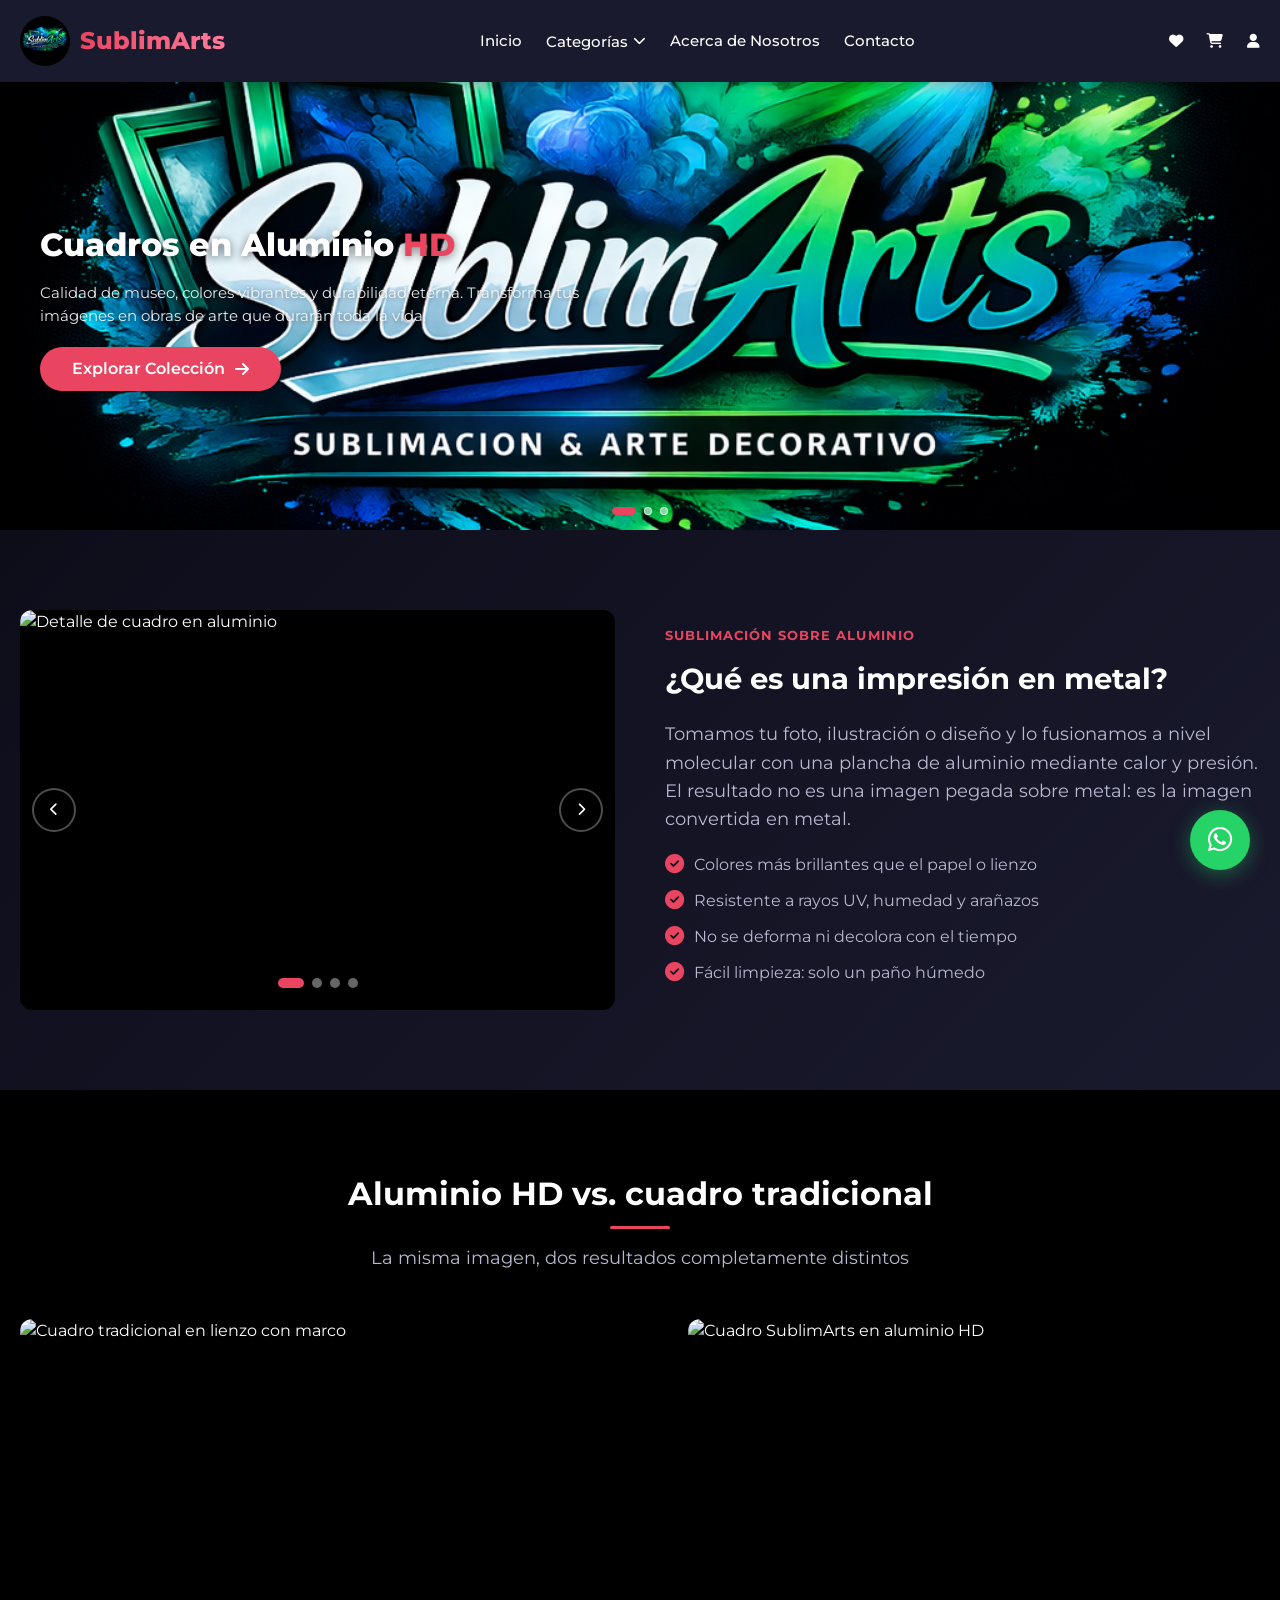
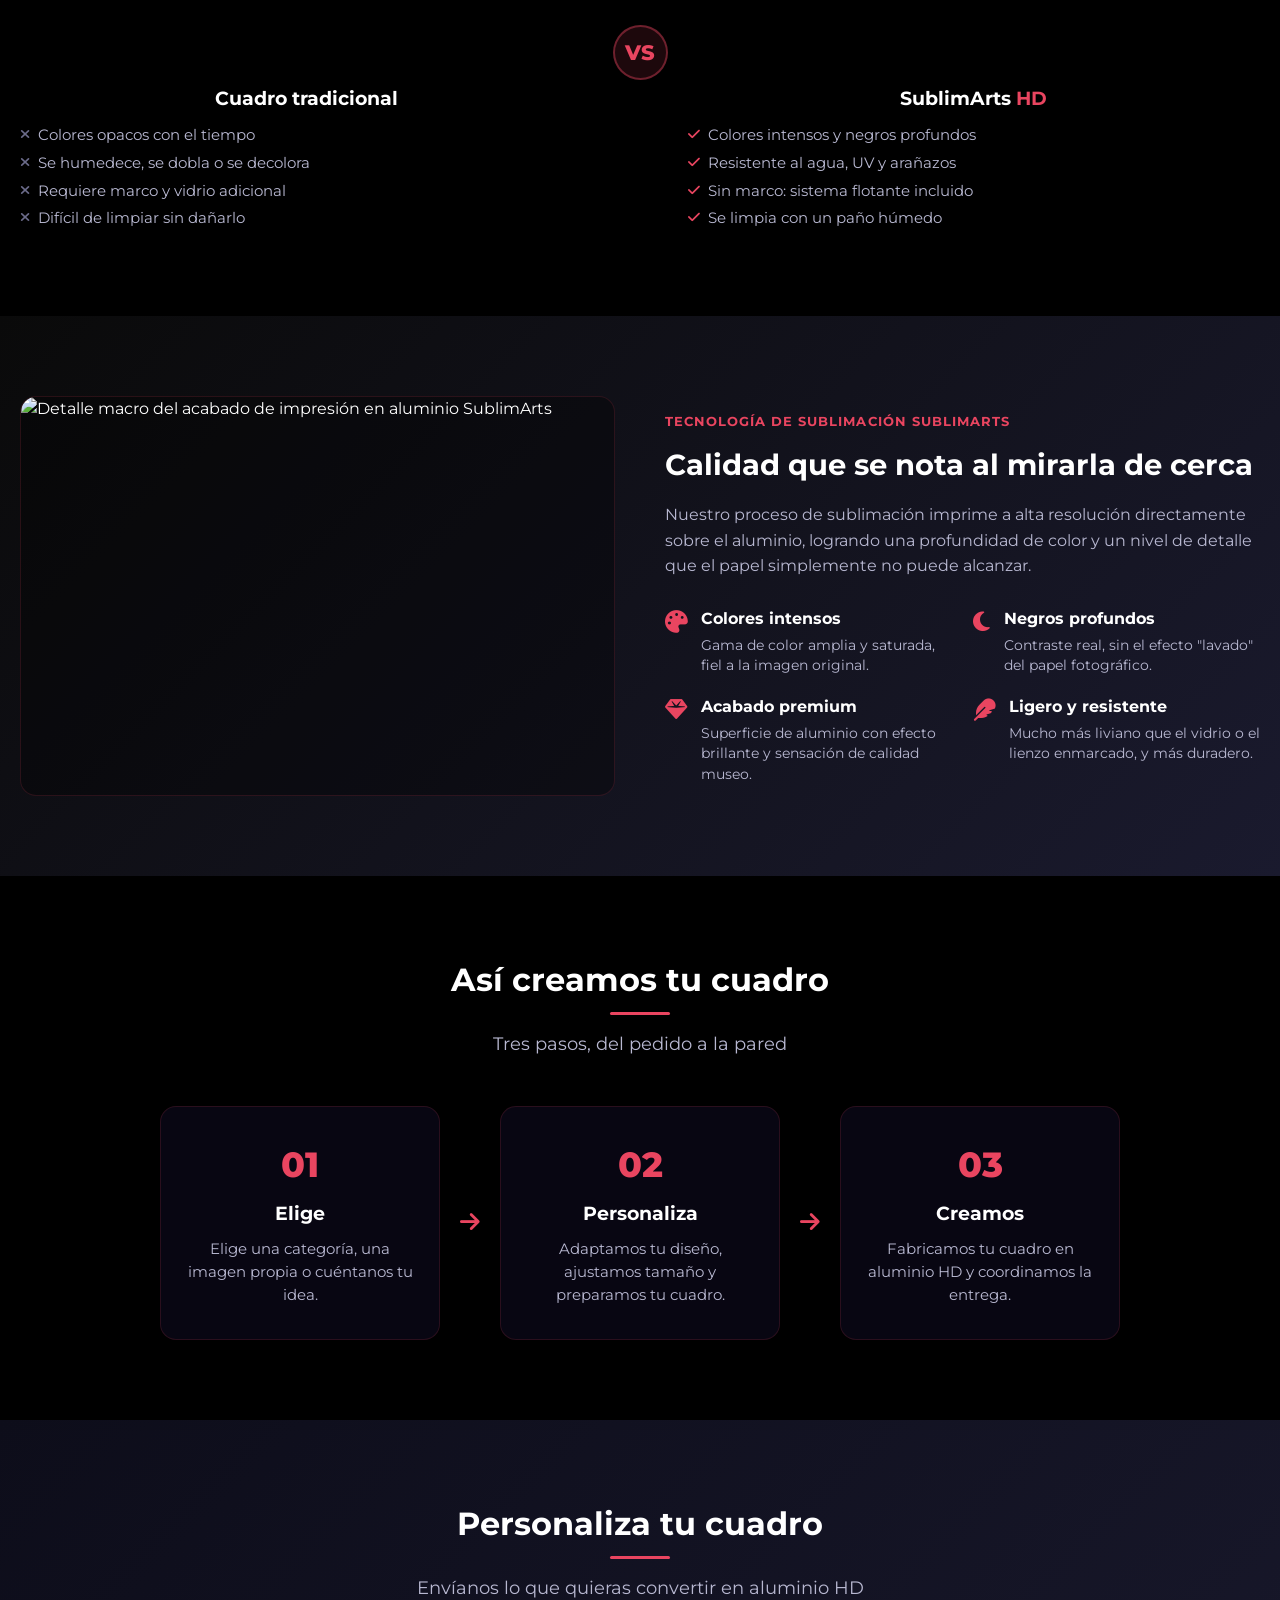
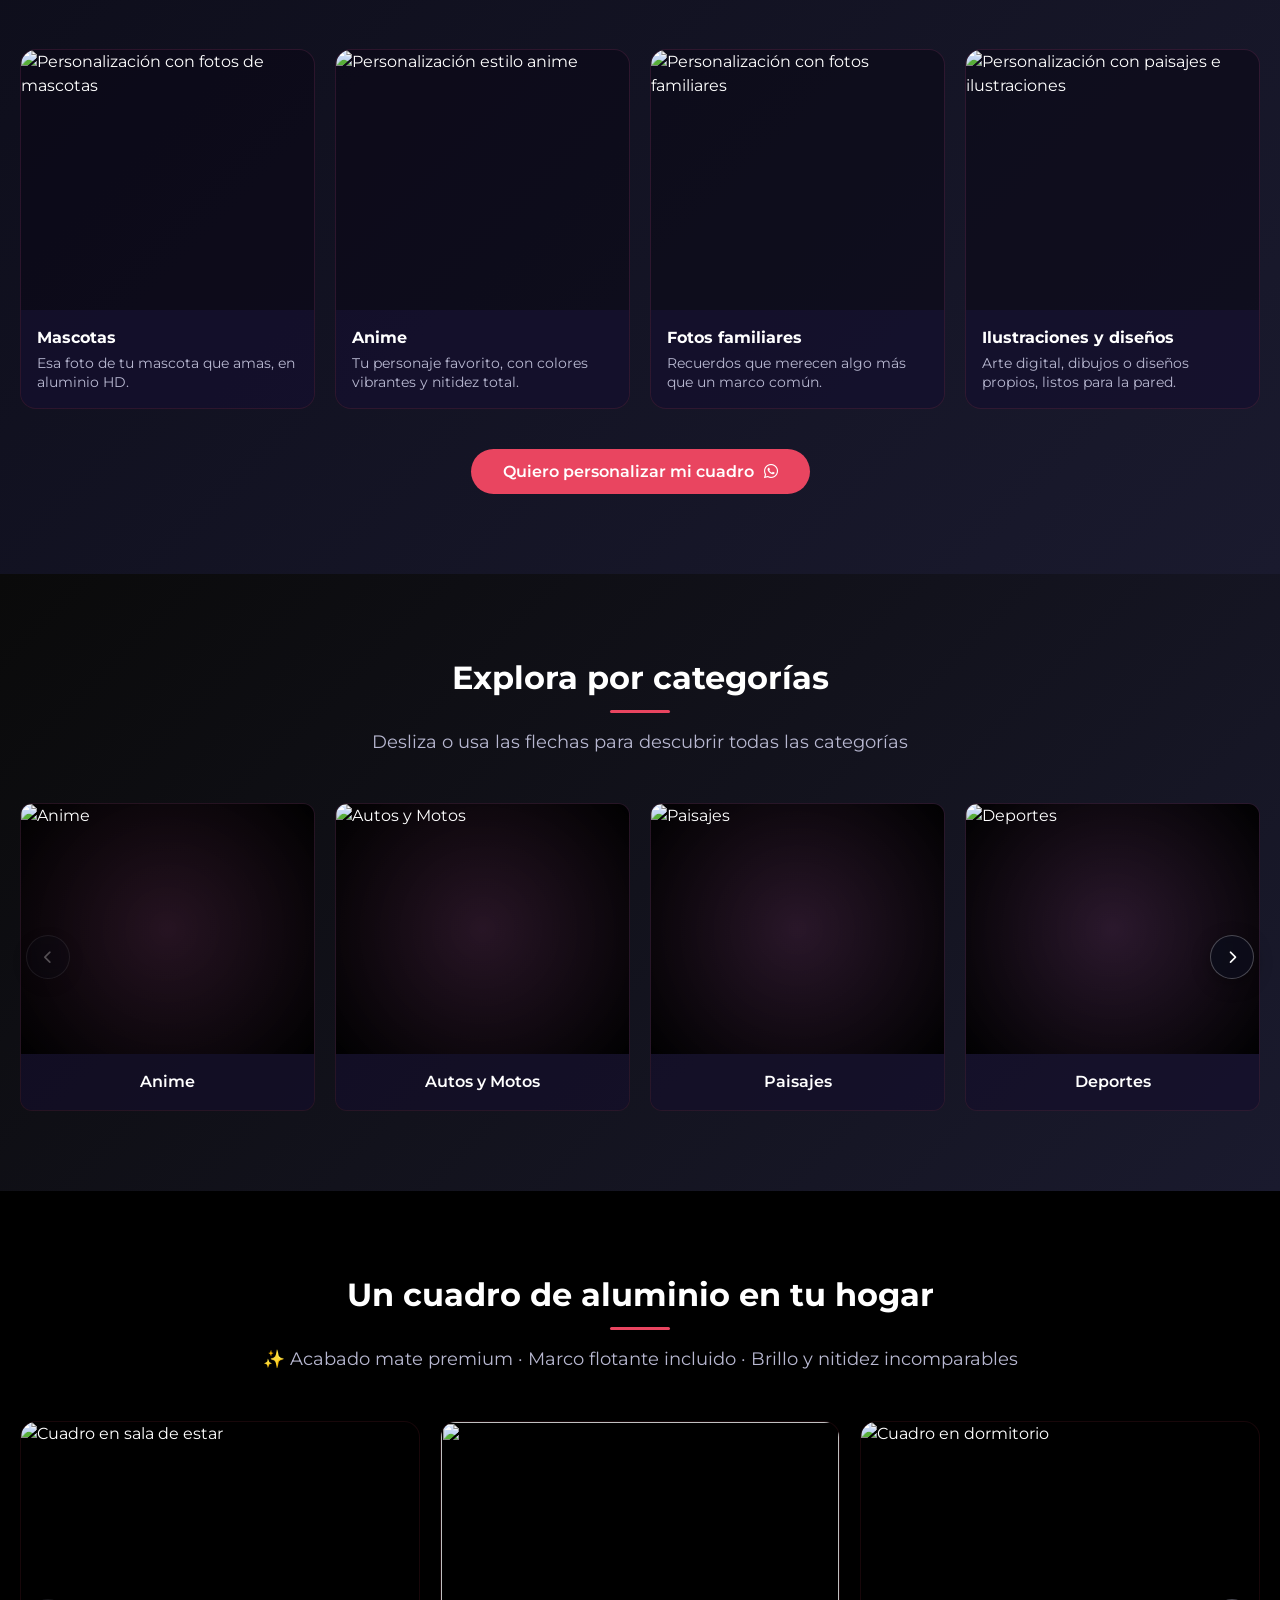
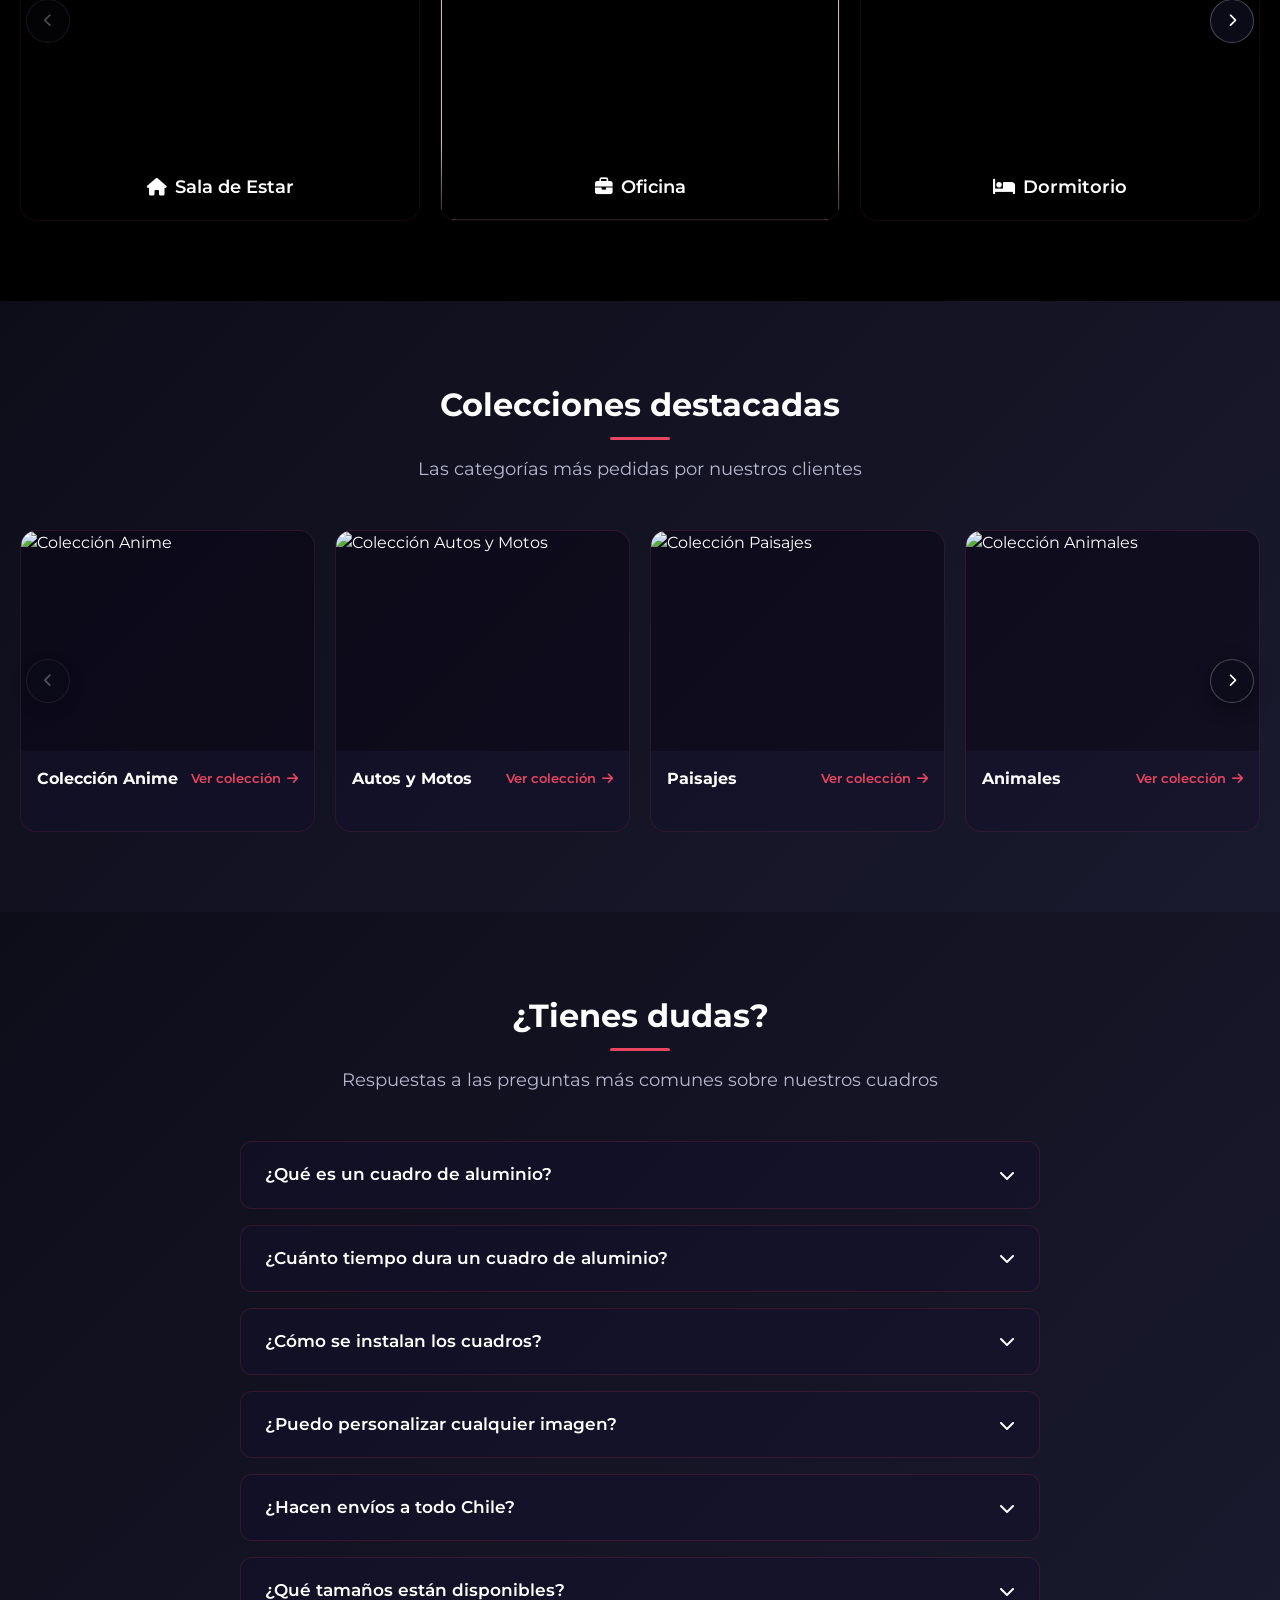
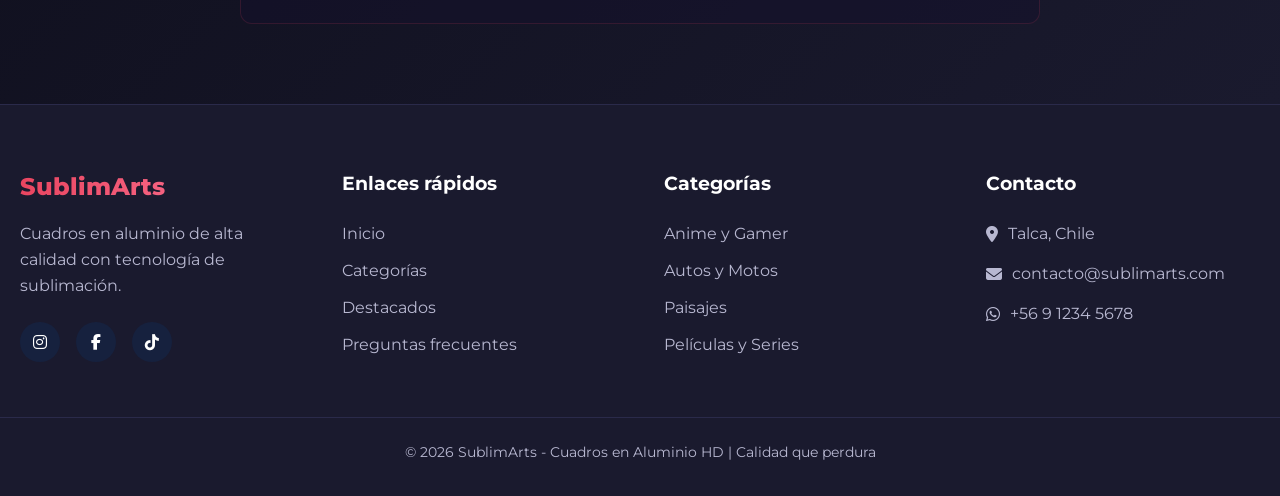
==== commit df61467d: "fgftu" ====
--- a/index.html
+++ b/index.html
@@ -142,7 +142,7 @@
                                 <li><a href="religion-espiritualidad.html">Religión y Espiritualidad</a></li>
                                 <li><a href="peliculas-series.html">Películas y Series</a></li>
                                 <li><a href="deportes-animales.html">Deportes y Animales</a></li>
-                                <li><a href="retratos-personalizados.html">Retratos Personalizados</a></li>
+                                <li><a href="retratos-personalizados.html">Retratos</a></li>
                             </ul>
                         </li>
                         <li><a href="acerca-de-nosotros.html" class="enlace-menu">Acerca de Nosotros</a></li>
--- a/css/index.css
+++ b/css/index.css
@@ -134,7 +134,7 @@
    UTILIDADES
    ============================================= */
 .contenedor-seccion {
-    max-width: 1400px;
+    max-width: 100%;
     margin: 0 auto;
     padding: 0 20px;
     width: 100%;
@@ -395,30 +395,45 @@
 }
 
 /* =============================================
-   1. BANNER PRINCIPAL / HERO — CARRUSEL
+   1. BANNER PRINCIPAL / HERO
+   IMÁGENES ANCHAS - object-fit: cover
+   La primera imagen alta se recorta a la altura
+   de las demás imágenes horizontales
    ============================================= */
 .banner-principal {
     position: relative;
     background-color: #000;
-    height: clamp(300px, 55vw, 450px);
+    width: 100%;
+    height: clamp(300px, 40vw, 500px);
     overflow: hidden;
 }
+
 .hero-slides {
     position: absolute;
     inset: 0;
-}
+    width: 100%;
+    height: 100%;
+}
+
 .hero-slide {
     position: absolute;
     inset: 0;
+    width: 100%;
+    height: 100%;
     opacity: 0;
     visibility: hidden;
     transition: opacity 1.1s ease, visibility 1.1s ease;
 }
+
 .hero-slide.activo {
     opacity: 1;
     visibility: visible;
     z-index: 1;
 }
+
+/* TODAS las imágenes usan cover: llenan todo el ancho.
+   La imagen alta se recorta verticalmente para igualar
+   la altura de las imágenes horizontales */
 .banner-imagen {
     width: 100%;
     height: 100%;
@@ -426,31 +441,42 @@
     object-position: center;
     display: block;
 }
-.banner-overlay {
+
+/* Contenido encima de la imagen */
+.banner-contenido {
     position: absolute;
     inset: 0;
+    z-index: 2;
+    display: flex;
+    align-items: center;
     pointer-events: none;
 }
 
-/* Indicadores del hero */
+.contenido-banner {
+    pointer-events: auto;
+}
+
+/* Indicadores */
 .hero-indicadores {
     position: absolute;
     left: 50%;
-    bottom: 18px;
+    bottom: 15px;
     transform: translateX(-50%);
     z-index: 3;
     display: flex;
     gap: 8px;
 }
+
 .hero-indicador {
     width: 8px;
     height: 8px;
     border-radius: 50%;
-    background: rgba(255, 255, 255, 0.4);
-    border: 1px solid rgba(255, 255, 255, 0.6);
+    background: rgba(255, 255, 255, 0.5);
+    border: 1px solid rgba(255, 255, 255, 0.7);
     transition: var(--transicion-rapida);
     cursor: pointer;
 }
+
 .hero-indicador.activo {
     width: 24px;
     border-radius: 6px;
@@ -458,7 +484,7 @@
     border-color: var(--color-destacado);
 }
 
-/* Botón con texto separado */
+/* Botón */
 .boton-banner {
     display: inline-flex;
     align-items: center;
@@ -478,135 +504,87 @@
     white-space: nowrap;
     line-height: 1.2;
 }
+
 .boton-texto {
     display: inline-block;
     white-space: nowrap;
 }
+
 .boton-banner:hover {
     background-color: #ff5773;
     transform: translateY(-3px);
     box-shadow: var(--sombra-destacada);
 }
 
+/* ============ DESKTOP HERO ============ */
 @media (min-width: 769px) {
     .banner-principal {
-        height: clamp(320px, 34vw, 460px);
-    }
-    .banner-overlay {
-        background: linear-gradient(
-            90deg,
-            rgba(13, 13, 26, 0.88) 0%,
-            rgba(13, 13, 26, 0.55) 45%,
-            rgba(13, 13, 26, 0.1) 80%
-        );
-    }
+        height: clamp(350px, 35vw, 500px);
+    }
+    
     .banner-contenido {
-        position: absolute;
-        inset: 0;
-        display: flex;
         align-items: center;
-        background: none;
-    }
+        padding: 0 40px;
+    }
+    
     .contenido-banner {
-        max-width: 640px;
-        padding: 0 clamp(20px, 5vw, 80px);
+        max-width: 550px;
         text-align: left;
     }
+    
     .titulo-banner {
-        font-size: clamp(1.7rem, 4.5vw, 2.6rem);
+        font-size: clamp(1.5rem, 3vw, 2rem);
         font-weight: 800;
-        margin-bottom: 1rem;
-        line-height: 1.2;
-    }
+        color: #fff;
+        text-shadow: 0 2px 8px rgba(0, 0, 0, 0.5);
+        margin-bottom: 0.8rem;
+    }
+    
     .texto-banner {
-        font-size: clamp(0.98rem, 2vw, 1.15rem);
-        color: var(--color-texto-secundario);
-        margin-bottom: 1.75rem;
-        line-height: 1.6;
-        text-shadow: 0 2px 10px rgba(0, 0, 0, 0.4);
-    }
-}
-
-/* Mobile: hero optimizado */
+        font-size: clamp(0.9rem, 1.2vw, 1rem);
+        color: rgba(255, 255, 255, 0.9);
+        text-shadow: 0 1px 4px rgba(0, 0, 0, 0.4);
+        margin-bottom: 1.2rem;
+    }
+}
+
+/* ============ MOBILE HERO ============ */
 @media (max-width: 768px) {
     .banner-principal {
-        height: 100svh;
-        min-height: 500px;
-        max-height: 700px;
-        display: flex;
-        flex-direction: column;
-        justify-content: space-between;
-    }
-    .hero-slides,
-    .hero-slide,
-    .banner-imagen {
-        position: absolute;
-        inset: 0;
-        width: 100%;
-        height: 100%;
-    }
-    .banner-imagen {
-        object-fit: cover;
-        object-position: center;
-    }
-    .banner-overlay {
-        background: linear-gradient(
-            180deg,
-            rgba(13, 13, 26, 0.85) 0%,
-            rgba(13, 13, 26, 0.2) 30%,
-            rgba(13, 13, 26, 0.2) 60%,
-            rgba(13, 13, 26, 0.85) 100%
-        );
-    }
+        height: clamp(200px, 45vw, 300px);
+        min-height: 180px;
+    }
+    
     .banner-contenido {
-        position: relative;
-        z-index: 2;
-        width: 100%;
-        height: 100%;
-        display: flex;
-        flex-direction: column;
-        justify-content: space-between;
-        padding: 80px 20px 100px;
-    }
+        align-items: center;
+        justify-content: center;
+        padding: 15px;
+    }
+    
     .contenido-banner {
         max-width: 100%;
         text-align: center;
-        display: flex;
-        flex-direction: column;
-        justify-content: space-between;
-        flex: 1;
-        width: 100%;
-    }
+    }
+    
     .titulo-banner {
-        font-size: 1.6rem;
+        font-size: 1.2rem;
         color: #fff;
-        text-shadow: 0 2px 8px rgba(0, 0, 0, 0.6);
+        text-shadow: 0 2px 6px rgba(0, 0, 0, 0.6);
         margin-bottom: 0.5rem;
-        padding-top: 20px;
-    }
+    }
+    
     .texto-banner {
-        color: rgba(255, 255, 255, 0.9);
-        text-shadow: 0 1px 4px rgba(0, 0, 0, 0.5);
-        font-size: 0.9rem;
-        margin-bottom: 1rem;
-        line-height: 1.5;
-    }
+        display: none;
+    }
+    
     .boton-banner {
-        margin-top: auto;
-        align-self: center;
-        margin-bottom: 0;
-        padding: 0.8rem 1.8rem;
-        font-size: 0.95rem;
-        gap: 8px;
-    }
-    .hero-indicadores {
-        bottom: 85px;
+        padding: 0.6rem 1.3rem;
+        font-size: 0.85rem;
     }
 }
 
 /* =============================================
    2. ¿QUÉ ES UNA IMPRESIÓN EN METAL?
-   (Imágenes con object-fit: contain - completas)
    ============================================= */
 .seccion-que-es {
     padding: 80px 0;
@@ -648,7 +626,7 @@
     font-size: 1.2rem;
 }
 
-/* Carrusel de imágenes - contain para ver completas */
+/* Carrusel de imágenes */
 .info-carrusel {
     position: relative;
     flex: 1;
@@ -743,47 +721,45 @@
 }
 
 /* =============================================
-   3. HD VS TRADICIONAL
-   (Imágenes con object-fit: contain - completas)
+   3. HD VS TRADICIONAL - IMÁGENES GRANDES
    ============================================= */
 .seccion-comparacion {
     padding: 80px 0;
     background-color: #000000;
 }
 .comparacion-pista {
-    display: grid;
-    grid-template-columns: 1fr auto 1fr;
-    align-items: center;
-    gap: 30px;
+    display: flex;
+    align-items: flex-start;
+    justify-content: center;
+    gap: 20px;
     margin-top: 20px;
 }
 .comparacion-columna {
-    background: rgba(20, 15, 45, 0.4);
-    border: 1px solid rgba(233, 69, 96, 0.12);
-    border-radius: 16px;
-    padding: 24px;
+    flex: 1;
+    min-width: 0;
+    display: flex;
+    flex-direction: column;
 }
 .comparacion-columna h3 {
-    margin: 18px 0 14px;
+    margin: 15px 0 12px;
+    font-size: 1.2rem;
+    text-align: center;
+}
+.comparacion-vs {
+    display: flex;
+    align-items: center;
+    justify-content: center;
+    font-weight: 800;
     font-size: 1.3rem;
-    text-align: center;
-}
-.comparacion-destacada {
-    border-color: var(--color-destacado);
-    box-shadow: var(--sombra-destacada);
-}
-.comparacion-vs {
-    font-weight: 800;
-    font-size: 1.1rem;
     color: var(--color-destacado);
     background: rgba(233, 69, 96, 0.12);
-    border: 1px solid rgba(233, 69, 96, 0.4);
+    border: 2px solid rgba(233, 69, 96, 0.4);
     border-radius: 50%;
-    width: 52px;
-    height: 52px;
-    display: flex;
-    align-items: center;
-    justify-content: center;
+    width: 55px;
+    height: 55px;
+    flex-shrink: 0;
+    align-self: center;
+    margin-top: 150px;
 }
 .comparacion-lista {
     list-style: none;
@@ -792,36 +768,33 @@
 .comparacion-lista li {
     display: flex;
     align-items: flex-start;
-    gap: 10px;
-    margin-bottom: 10px;
+    gap: 8px;
+    margin-bottom: 8px;
     color: var(--color-texto-secundario);
-    line-height: 1.4;
+    line-height: 1.3;
     font-size: 0.95rem;
 }
 .comparacion-lista li i {
-    margin-top: 4px;
+    margin-top: 3px;
     color: #6b6b8a;
     flex-shrink: 0;
+    font-size: 0.85rem;
 }
 .comparacion-lista-check li i {
     color: var(--color-destacado);
 }
+/* IMAGEN GRANDE */
 .comparacion-imagen {
     width: 100%;
-    height: 300px;
+    height: 350px;
     object-fit: contain;
     object-position: center;
     border-radius: 12px;
-    border: 1px solid rgba(233, 69, 96, 0.15);
     background: rgba(0, 0, 0, 0.3);
 }
-.comparacion-imagen-destacada {
-    border-color: var(--color-destacado);
-}
 
 /* =============================================
    4. CALIDAD SUBLIMARTS
-   (Imágenes con object-fit: contain - completas)
    ============================================= */
 .seccion-calidad {
     padding: 80px 0;
@@ -938,7 +911,6 @@
 
 /* =============================================
    6. PERSONALIZA TU CUADRO
-   (Imágenes con object-fit: contain - completas)
    ============================================= */
 .seccion-personaliza {
     padding: 80px 0;
@@ -975,7 +947,7 @@
 }
 .personaliza-card img {
     width: 100%;
-    height: 300px;
+    height: 260px;
     object-fit: contain;
     object-position: center;
     background: rgba(0, 0, 0, 0.3);
@@ -1001,7 +973,6 @@
 
 /* =============================================
    7. CATEGORÍAS — CARRUSEL
-   (Imágenes con object-fit: contain - completas)
    ============================================= */
 .seccion-categorias {
     padding: 80px 0;
@@ -1028,7 +999,7 @@
 }
 .categoria-imagen {
     width: 100%;
-    height: 280px;
+    height: 250px;
     overflow: hidden;
     display: flex;
     align-items: center;
@@ -1074,13 +1045,11 @@
 
 /* =============================================
    8. UN CUADRO EN TU MURO
-   (Imágenes con object-fit: fill - llenan TODO)
    ============================================= */
 .seccion-muro {
     padding: 80px 0;
     background: #000000;
 }
-
 .muro-item {
     flex-shrink: 0;
     width: calc((100% - 40px) / 3);
@@ -1091,24 +1060,20 @@
     transition: transform 0.3s ease, box-shadow 0.3s ease;
     border: 1px solid rgba(233, 69, 96, 0.1);
     background: rgba(0, 0, 0, 0.3);
-    height: 450px;
-}
-
+    height: 400px;
+}
 .muro-item:hover {
     transform: translateY(-10px);
     box-shadow: 0 20px 40px rgba(233, 69, 96, 0.25);
     border-color: var(--color-destacado);
 }
-
-/* SOLO esta sección usa object-fit: fill */
 .muro-item img {
     width: 100%;
     height: 100%;
-    object-fit: fill;
+    object-fit: cover;
     object-position: center;
     display: block;
 }
-
 .muro-overlay {
     position: absolute;
     bottom: 0;
@@ -1118,7 +1083,6 @@
     padding: 30px 20px 20px;
     text-align: center;
 }
-
 .muro-overlay p {
     color: white;
     font-weight: 600;
@@ -1171,7 +1135,6 @@
 
 /* =============================================
    9. COLECCIONES / PRODUCTOS DESTACADOS
-   (Imágenes con object-fit: contain - completas)
    ============================================= */
 .seccion-destacados {
     padding: 80px 0;
@@ -1197,7 +1160,7 @@
 }
 .destacado-card img {
     width: 100%;
-    height: 250px;
+    height: 220px;
     object-fit: contain;
     object-position: center;
     background: rgba(0, 0, 0, 0.3);
@@ -1396,7 +1359,7 @@
 @media (min-width: 769px) and (max-width: 1024px) {
     .muro-item {
         width: calc((100% - 20px) / 2);
-        height: 400px;
+        height: 350px;
     }
     .categoria-card {
         width: calc((100% - 40px) / 3);
@@ -1406,13 +1369,6 @@
     }
     .personaliza-card {
         flex: 0 0 calc((100% - 20px) / 2);
-    }
-    .comparacion-pista {
-        grid-template-columns: 1fr;
-        justify-items: center;
-    }
-    .comparacion-vs {
-        margin: 10px 0;
     }
     .calidad-caracteristicas {
         grid-template-columns: 1fr;
@@ -1424,9 +1380,15 @@
     .carrusel-flecha {
         display: none;
     }
-}
-
-/* Mobile: max-width 768px - OPTIMIZADO */
+    .comparacion-imagen {
+        height: 300px;
+    }
+    .comparacion-vs {
+        margin-top: 130px;
+    }
+}
+
+/* Mobile: max-width 768px */
 @media (max-width: 768px) {
     .boton-menu-mobile {
         display: flex;
@@ -1506,86 +1468,86 @@
         color: var(--color-texto);
     }
 
-    /* Contenedor de sección sin padding lateral en mobile */
+    /* Contenedor sin padding lateral */
     .contenedor-seccion {
-        padding: 0;
+        padding: 0 10px;
         width: 100%;
     }
     .titulo-seccion {
-        font-size: 1.6rem;
-        padding: 0 20px;
+        font-size: 1.5rem;
+        padding: 0 10px;
     }
     .subtitulo-seccion {
-        font-size: 1rem;
-        padding: 0 20px;
-        margin-bottom: 2rem;
-    }
-
-    /* ¿Qué es una impresión en metal? */
+        font-size: 0.95rem;
+        padding: 0 10px;
+        margin-bottom: 1.5rem;
+    }
+
+    /* Info */
     .info-grid {
         flex-direction: column;
-        gap: 30px;
+        gap: 20px;
     }
     .info-contenido {
-        padding: 0 20px;
+        padding: 0 10px;
     }
     .info-carrusel,
     .info-carrusel-pista,
     .info-slide img {
-        min-height: 300px;
+        min-height: 280px;
     }
     .info-carrusel {
-        border-radius: 0;
-    }
-
-    /* Comparación HD vs tradicional */
+        border-radius: 8px;
+    }
+
+    /* Comparación: IMÁGENES GRANDES */
     .comparacion-pista {
         display: flex;
-        overflow-x: auto;
-        scroll-snap-type: x mandatory;
-        gap: 0;
-        scrollbar-width: none;
-        -ms-overflow-style: none;
-        padding: 0;
-        margin: 0;
-    }
-    .comparacion-pista::-webkit-scrollbar {
-        display: none;
-    }
-    .comparacion-columna,
-    .comparacion-destacada {
-        flex: 0 0 100%;
-        scroll-snap-align: center;
-        scroll-snap-stop: always;
-        border-radius: 0;
-        border: none;
-        border-bottom: 1px solid rgba(233, 69, 96, 0.2);
+        align-items: flex-start;
+        gap: 8px;
+        padding: 0 5px;
+    }
+    .comparacion-columna {
+        flex: 1;
+        min-width: 0;
+    }
+    .comparacion-columna h3 {
+        font-size: 0.85rem;
+        margin: 10px 0 8px;
     }
     .comparacion-vs {
-        display: none;
+        width: 35px;
+        height: 35px;
+        font-size: 0.8rem;
+        margin-top: 100px;
     }
     .comparacion-imagen {
-        height: 250px;
-    }
-
-    /* Calidad SublimArts */
+        height: 200px;
+    }
+    .comparacion-lista li {
+        font-size: 0.7rem;
+        margin-bottom: 5px;
+        gap: 5px;
+    }
+    .comparacion-lista li i {
+        font-size: 0.6rem;
+    }
+
+    /* Calidad */
     .calidad-grid {
         flex-direction: column;
-        gap: 30px;
-    }
-    .calidad-imagen {
-        padding: 0;
-        width: 100%;
+        gap: 20px;
     }
     .calidad-foto {
-        border-radius: 0;
-        height: 300px;
+        border-radius: 8px;
+        height: 280px;
     }
     .calidad-contenido {
-        padding: 0 20px;
+        padding: 0 10px;
     }
     .calidad-caracteristicas {
         grid-template-columns: 1fr;
+        gap: 12px;
     }
 
     /* Proceso */
@@ -1616,7 +1578,7 @@
         display: none;
     }
 
-    /* Personaliza tu cuadro */
+    /* Personaliza */
     .personaliza-pista {
         gap: 0;
         padding: 0;
@@ -1631,19 +1593,15 @@
         border-bottom: 1px solid rgba(233, 69, 96, 0.2);
     }
     .personaliza-card img {
-        height: 280px;
+        height: 240px;
     }
     .personaliza-cta {
-        padding: 0 20px;
-    }
-    .personaliza-cta .boton-banner {
-        width: 100%;
-        max-width: 400px;
-    }
-
-    /* Categorías / Destacados / Muro */
+        padding: 0 10px;
+    }
+
+    /* Carruseles */
     .carrusel-contenedor {
-        margin-top: 20px;
+        margin-top: 15px;
     }
     .carrusel-vista {
         overflow-x: auto;
@@ -1671,7 +1629,7 @@
         border-bottom: 1px solid rgba(233, 69, 96, 0.2);
     }
     .categoria-imagen {
-        height: 300px;
+        height: 250px;
     }
     .muro-item {
         width: 100%;
@@ -1681,27 +1639,27 @@
         border-radius: 0;
         border: none;
         border-bottom: 1px solid rgba(233, 69, 96, 0.2);
-        height: 400px;
+        height: 350px;
     }
     .destacado-card img {
-        height: 250px;
-    }
-
-    /* Flechas ocultas en mobile */
+        height: 200px;
+    }
+
+    /* Flechas ocultas */
     .carrusel-flecha {
         display: none;
     }
 
     /* FAQ */
     .faq-grid {
-        padding: 0 20px;
+        padding: 0 10px;
     }
 
     /* Footer */
     .contenedor-footer {
         grid-template-columns: 1fr;
         gap: 2rem;
-        padding: 0 20px;
+        padding: 0 10px;
     }
 }
 
@@ -1715,34 +1673,44 @@
         font-size: 24px;
     }
     .titulo-seccion {
-        font-size: 1.4rem;
+        font-size: 1.3rem;
     }
     .boton-banner {
-        font-size: 0.9rem;
-        padding: 0.7rem 1.5rem;
+        font-size: 0.85rem;
+        padding: 0.7rem 1.3rem;
     }
     .titulo-banner {
-        font-size: 1.4rem;
-    }
-    .texto-banner {
-        font-size: 0.85rem;
+        font-size: 1.1rem;
+    }
+    .comparacion-pista {
+        gap: 5px;
+        padding: 0 3px;
+    }
+    .comparacion-vs {
+        width: 30px;
+        height: 30px;
+        font-size: 0.7rem;
+        margin-top: 80px;
+    }
+    .comparacion-imagen {
+        height: 160px;
+    }
+    .comparacion-lista li {
+        font-size: 0.6rem;
     }
     .categoria-imagen {
-        height: 250px;
+        height: 220px;
     }
     .muro-item {
-        height: 350px;
+        height: 280px;
     }
     .destacado-card img {
-        height: 220px;
+        height: 170px;
     }
     .personaliza-card img {
-        height: 250px;
-    }
-    .comparacion-imagen {
-        height: 220px;
+        height: 200px;
     }
     .calidad-foto {
-        height: 250px;
+        height: 230px;
     }
 }
